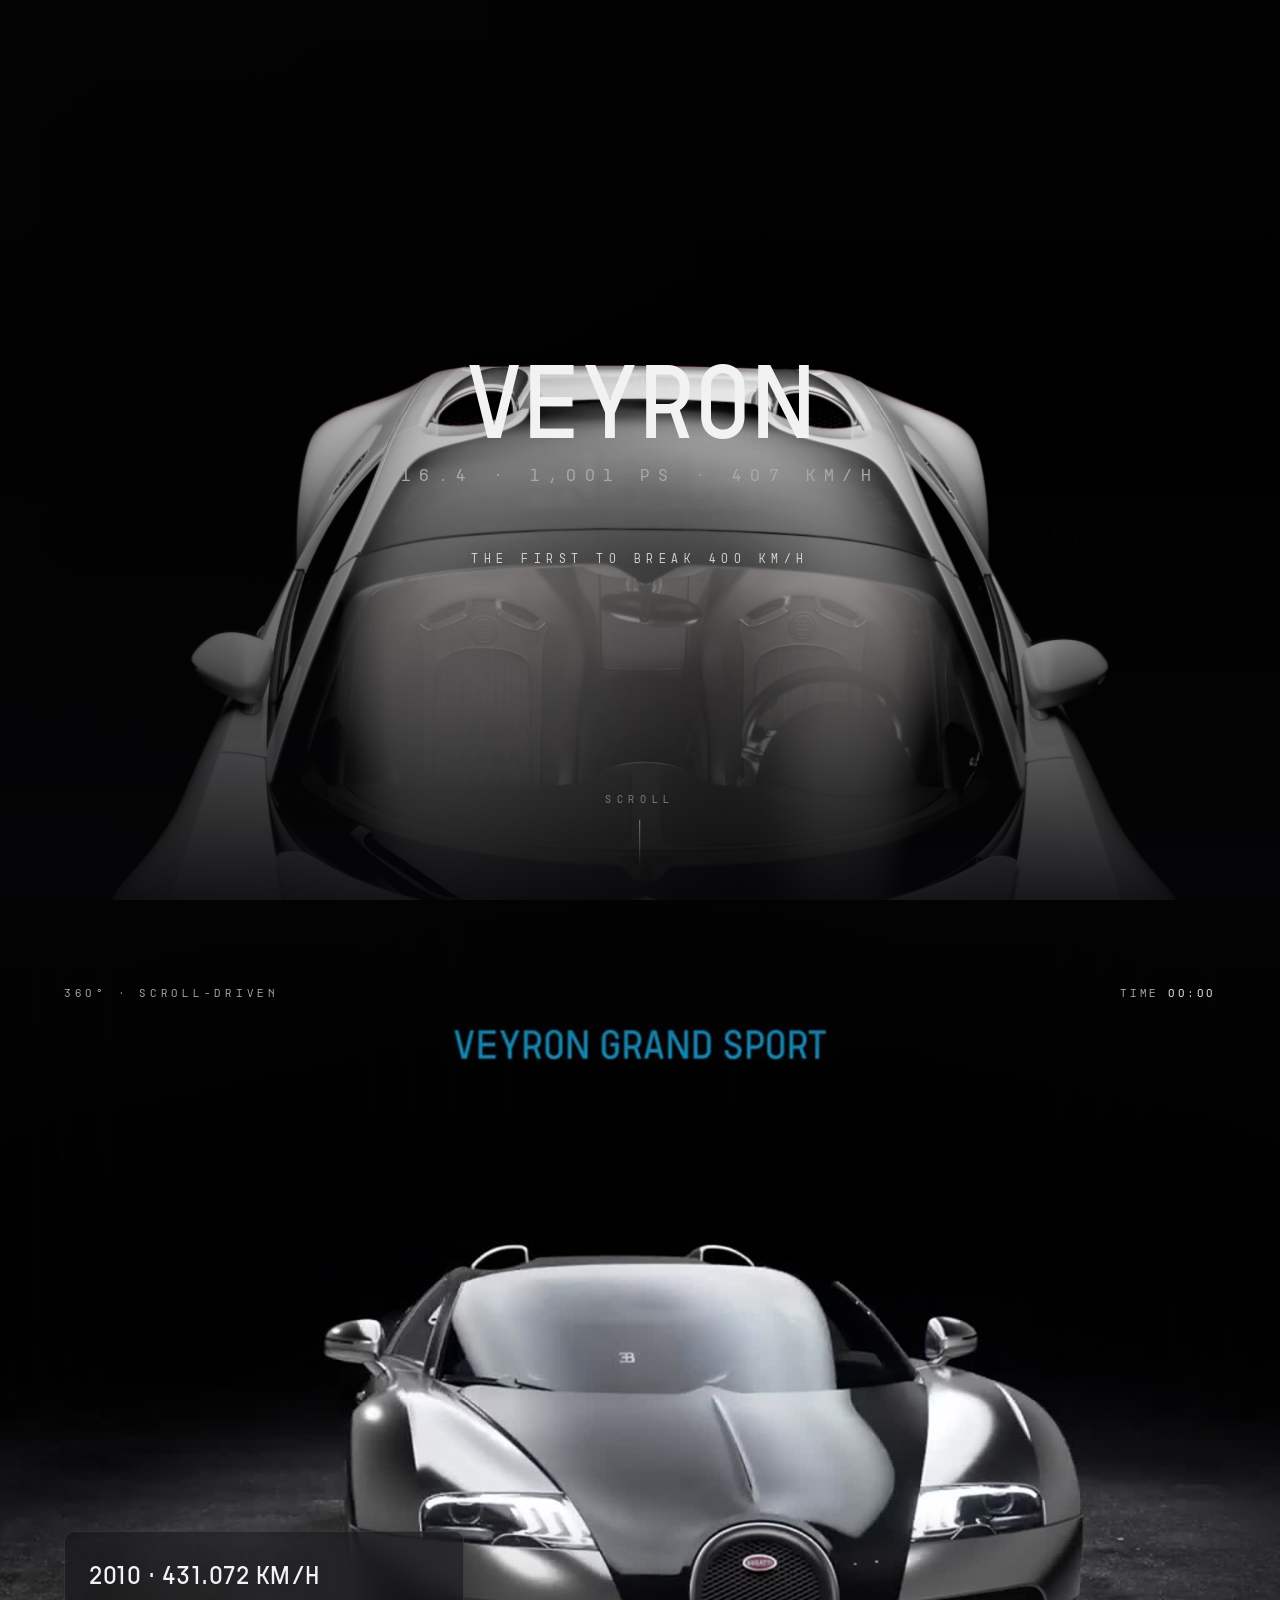
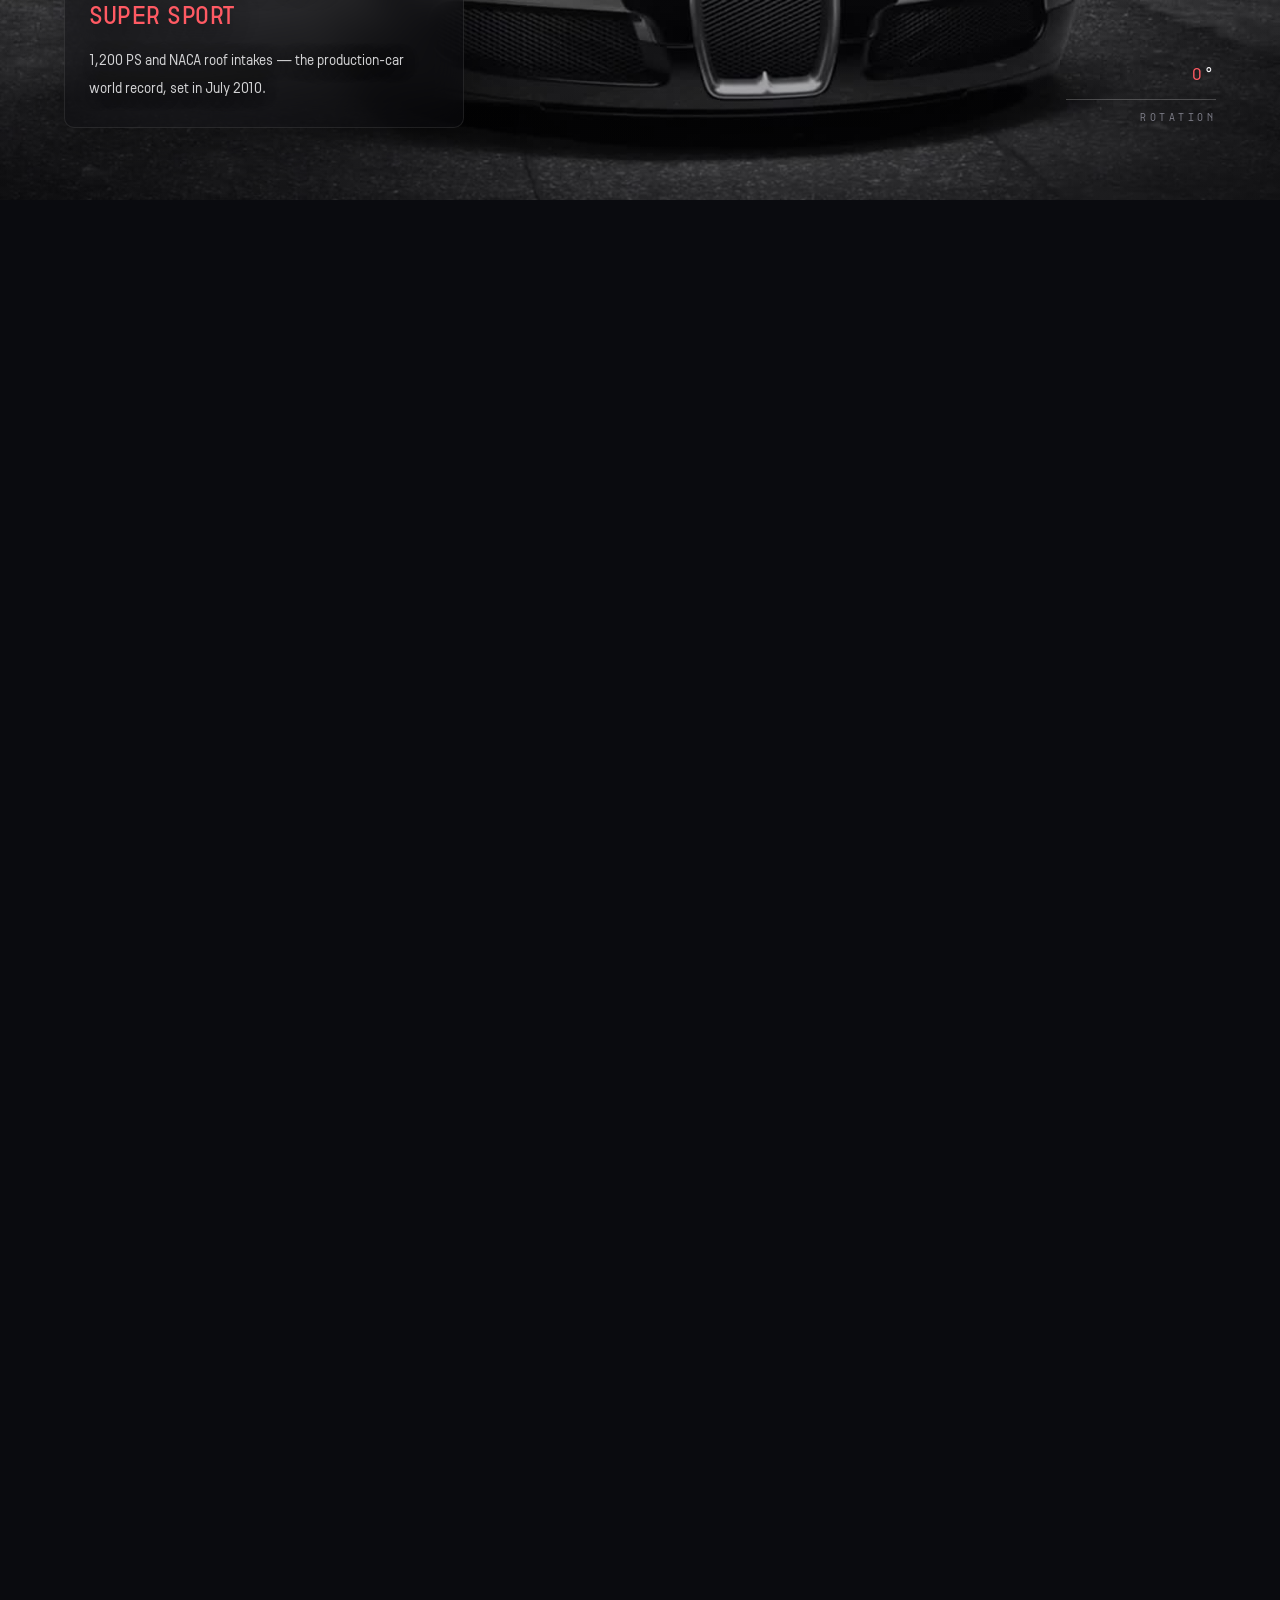
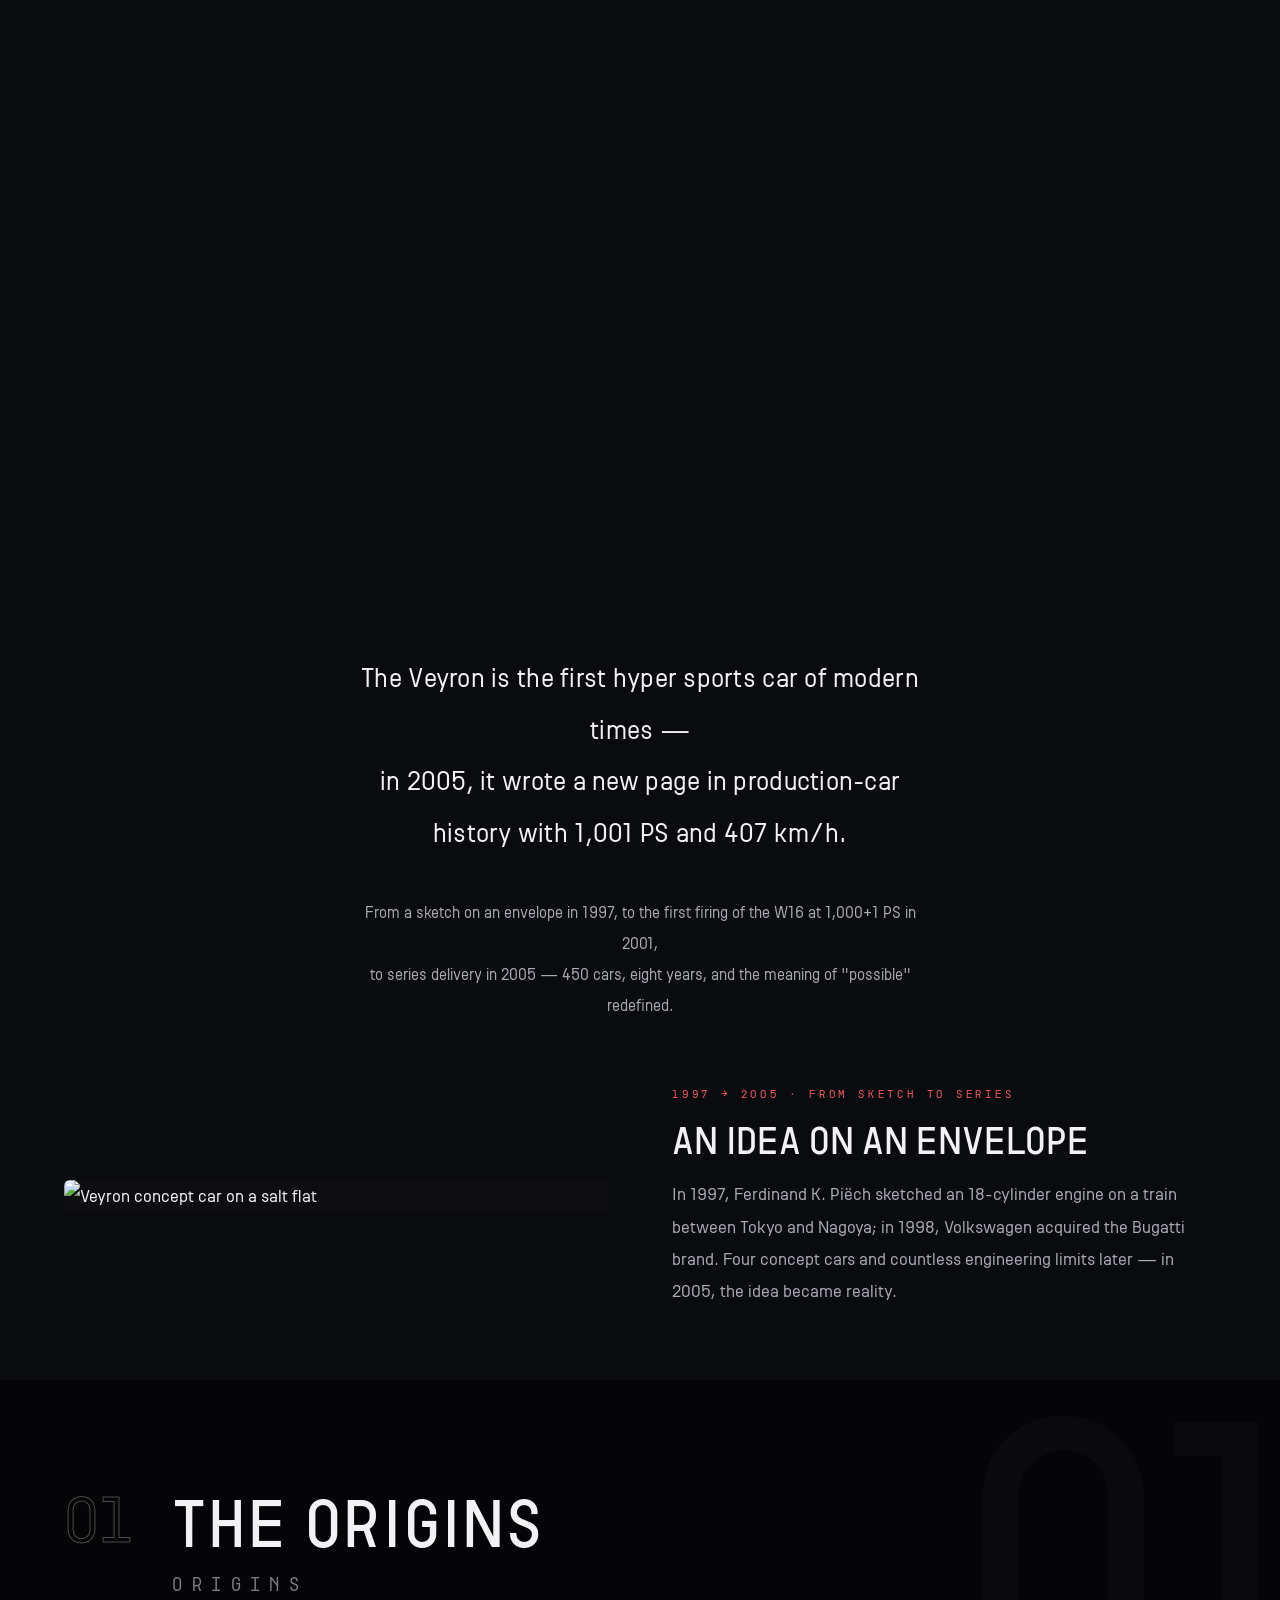
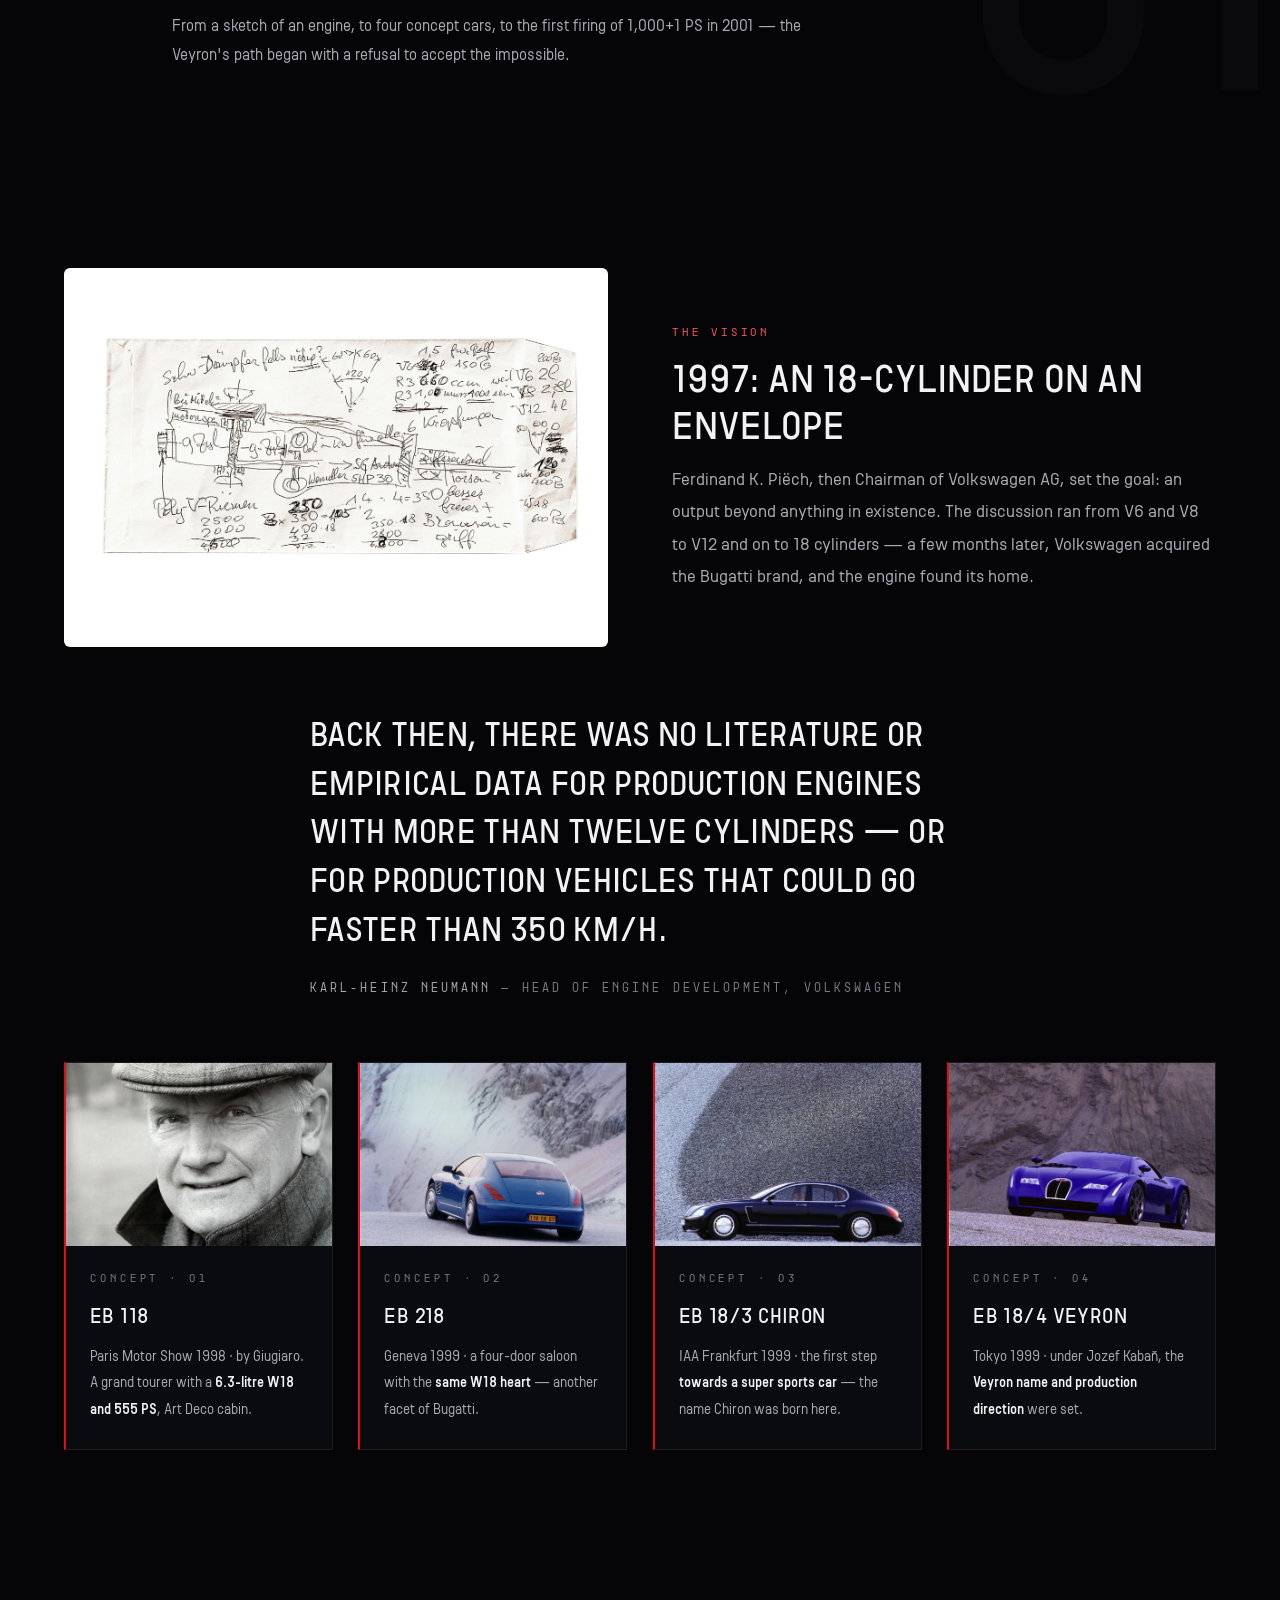
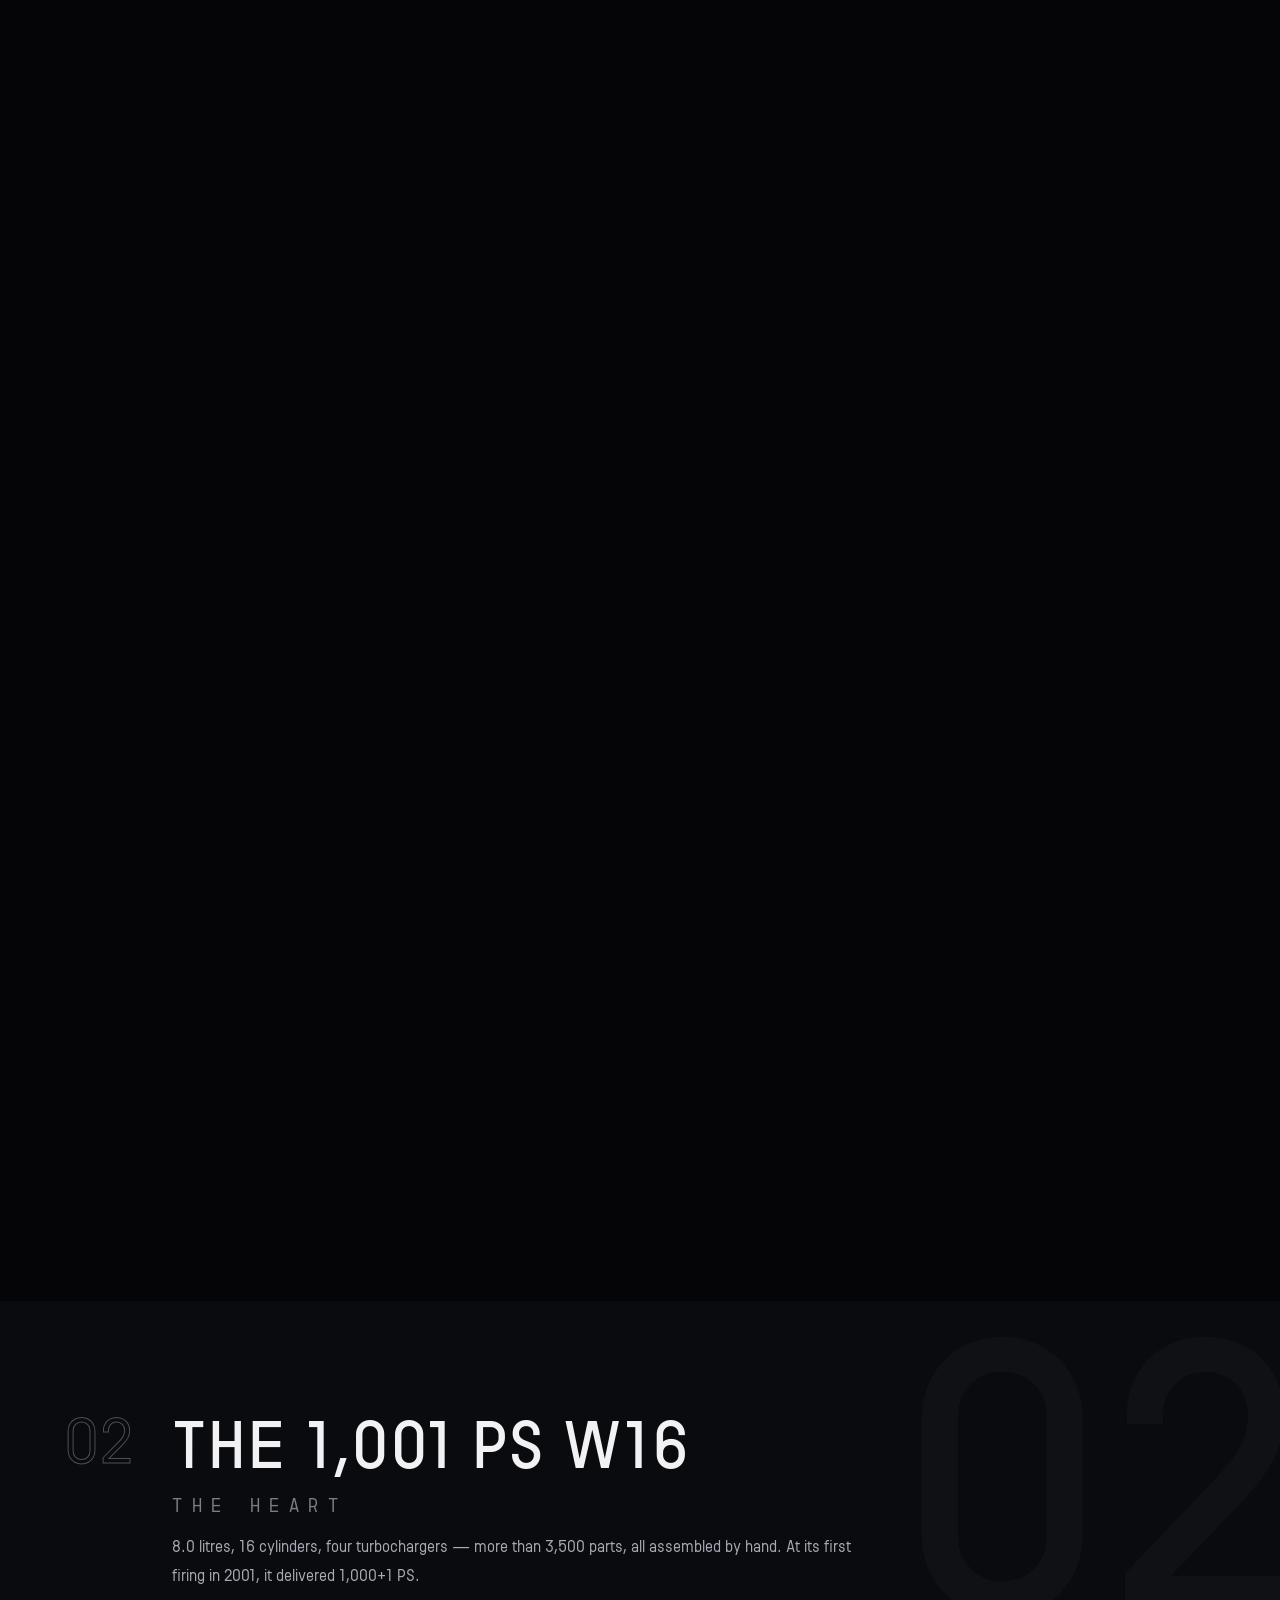
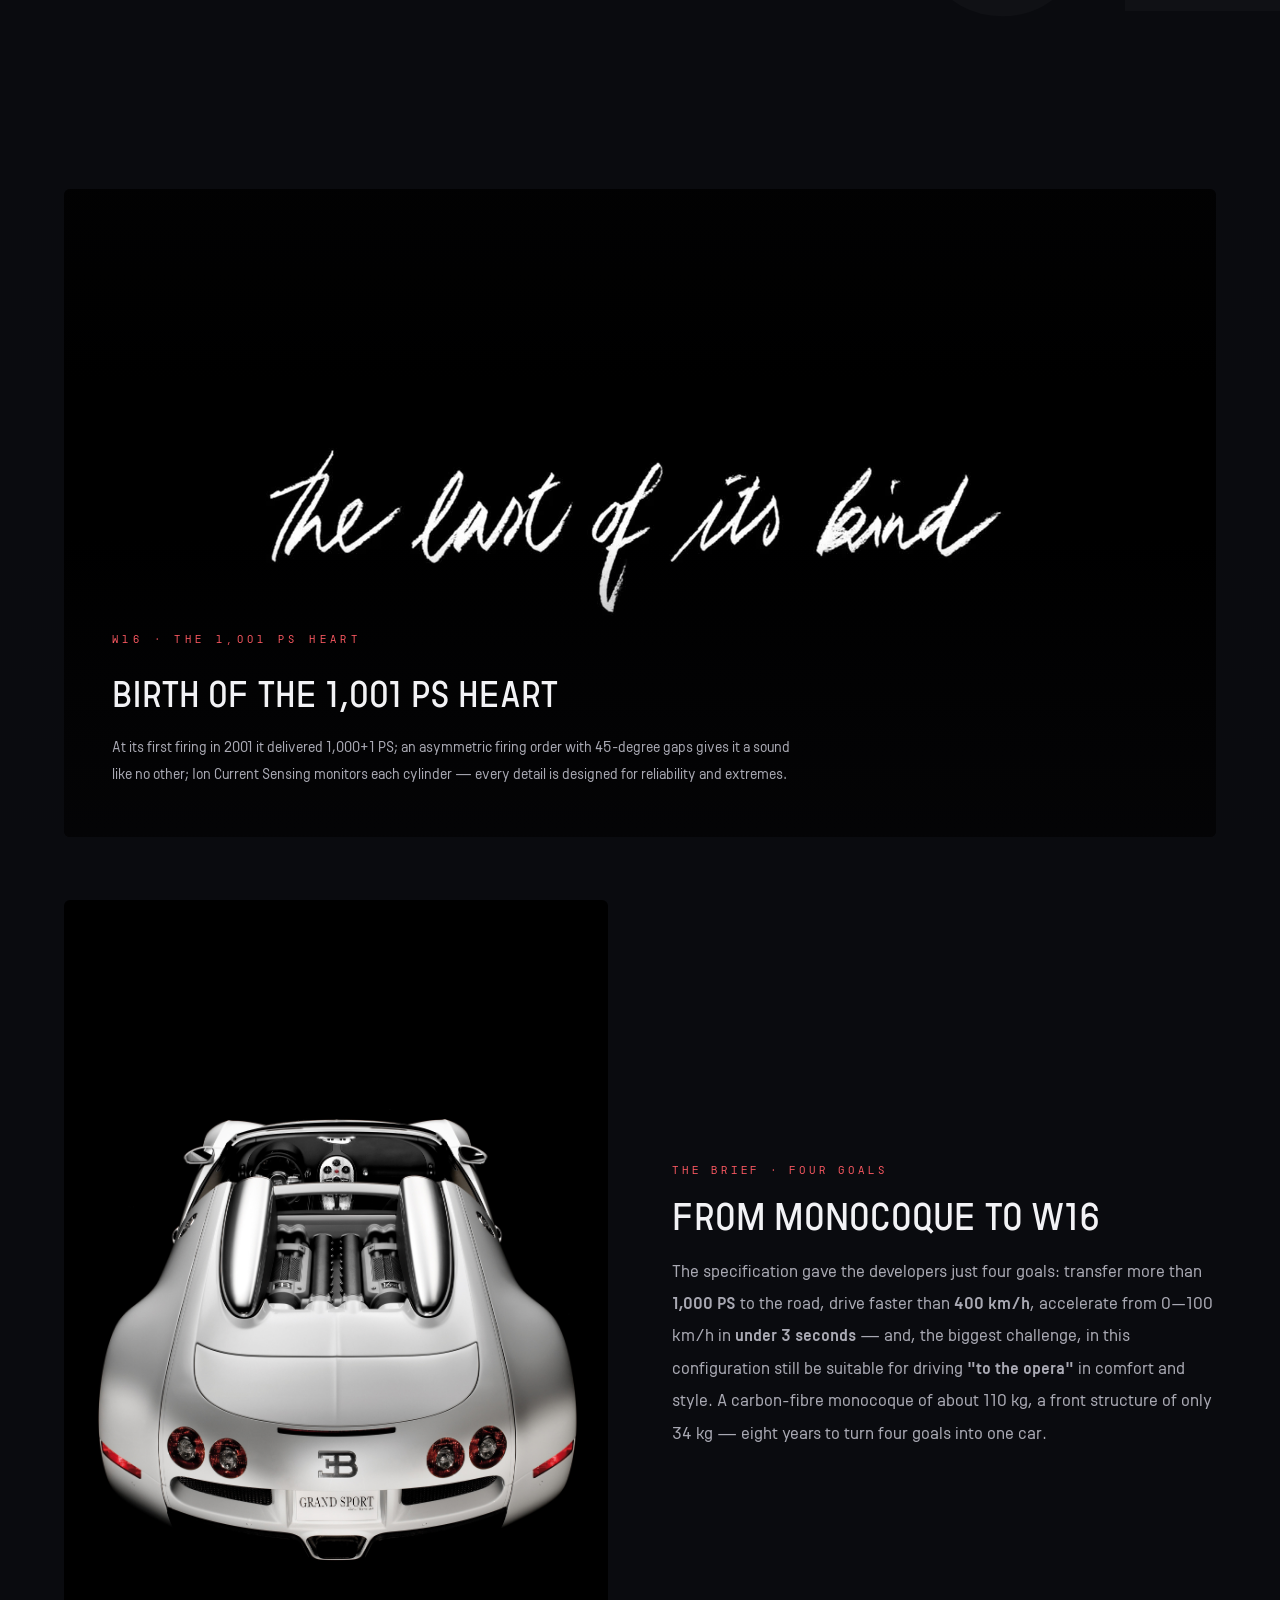
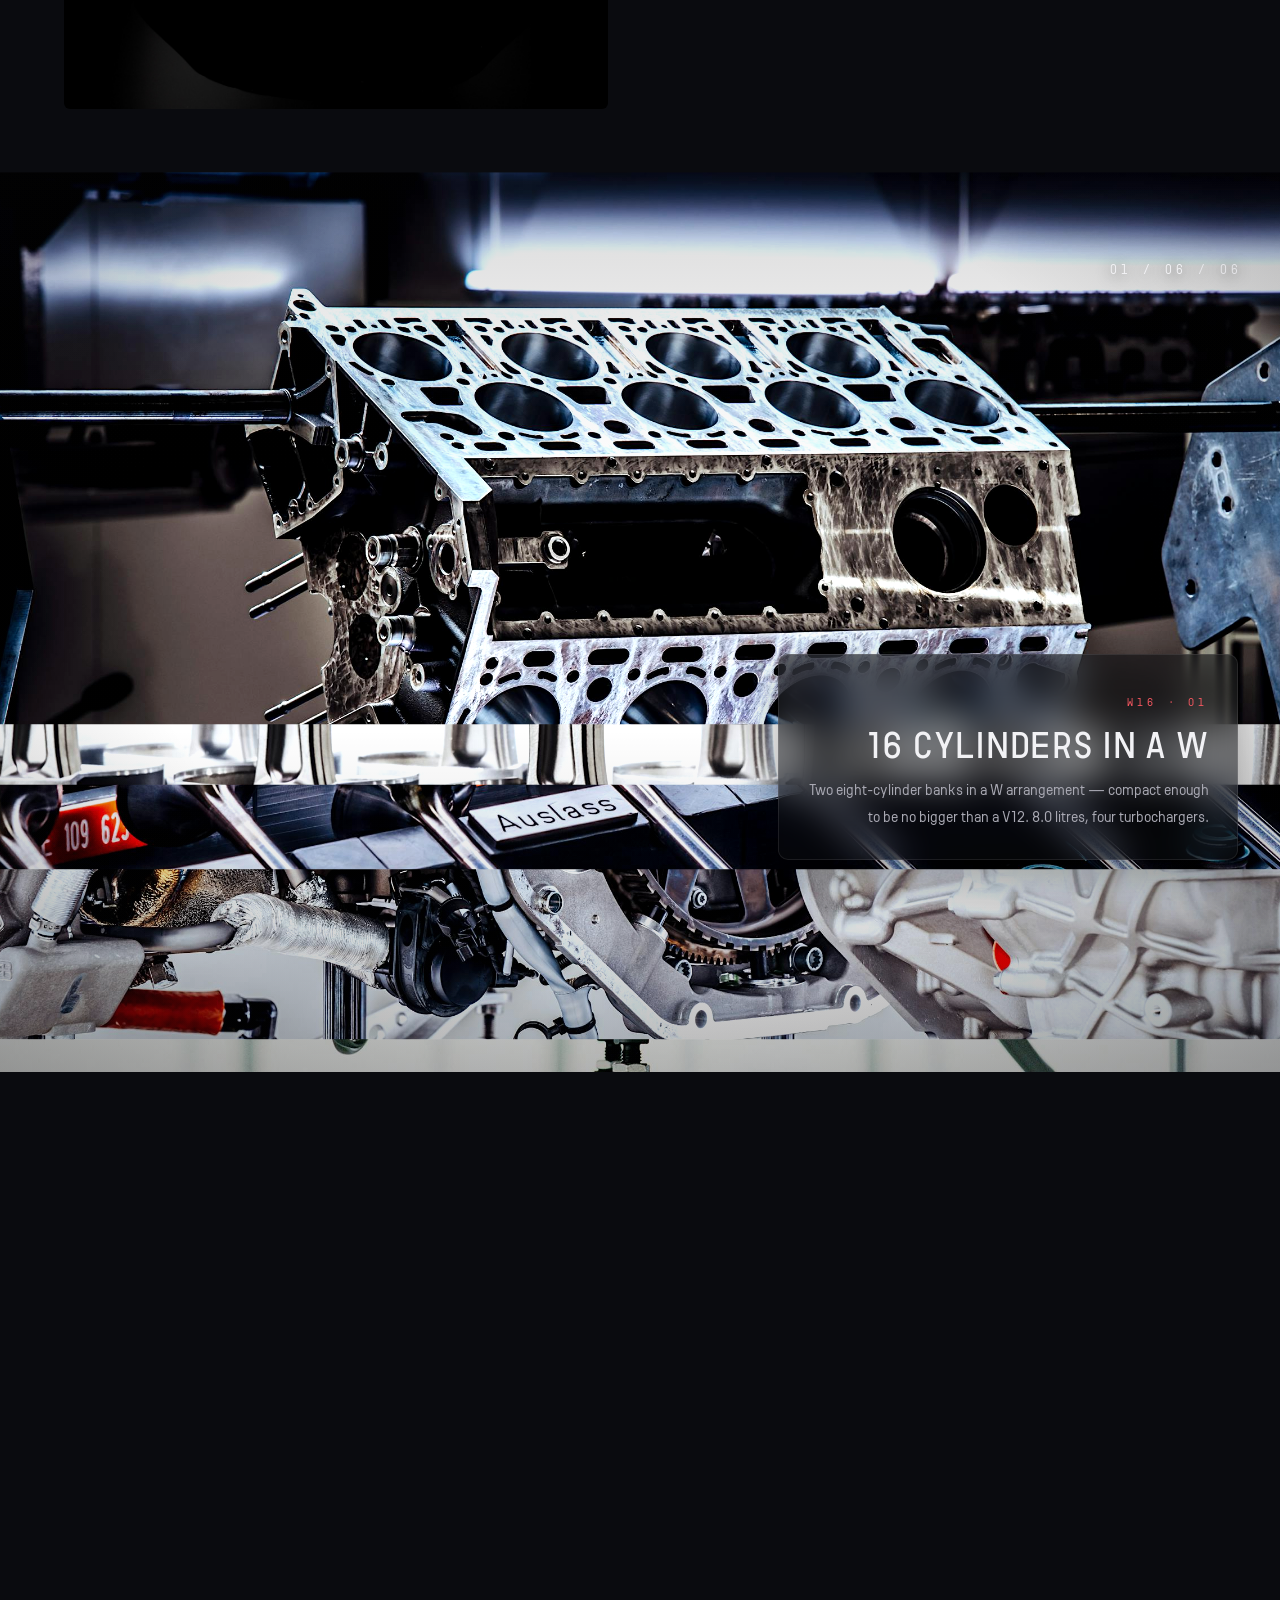
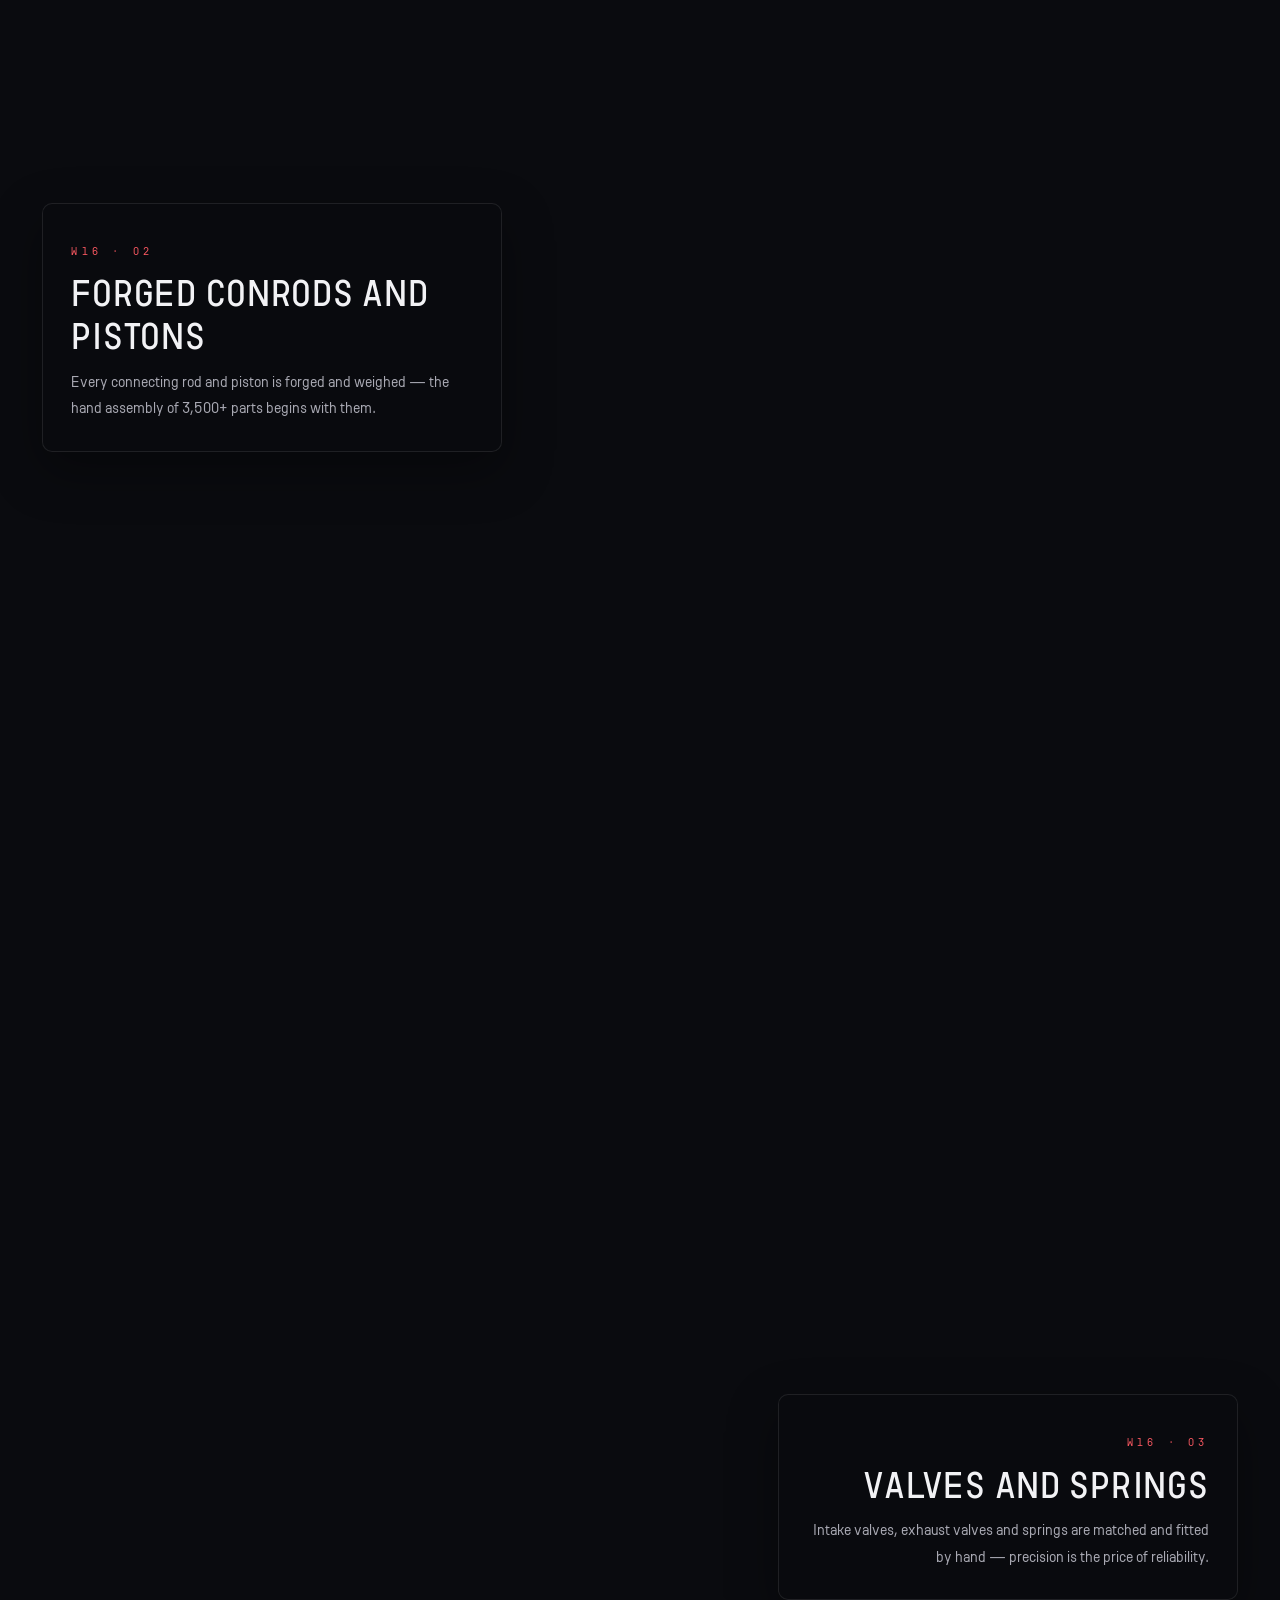
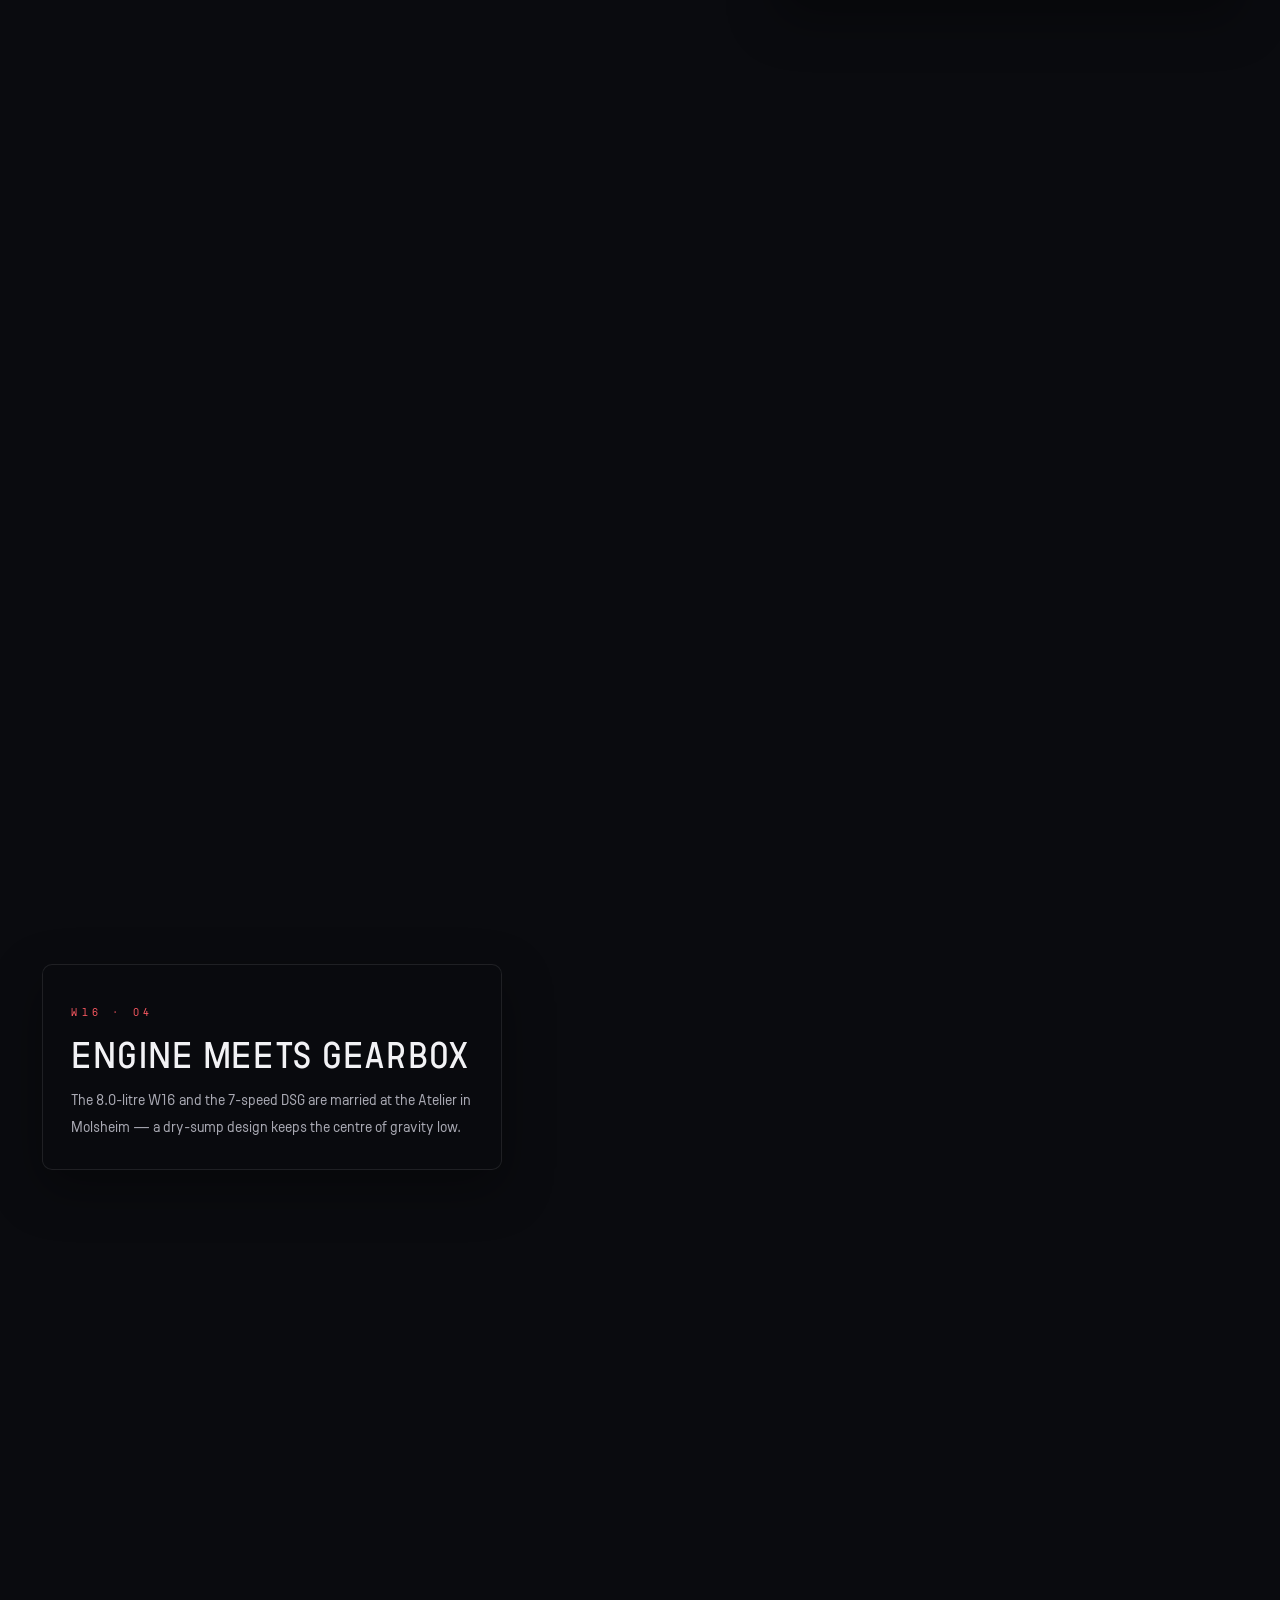
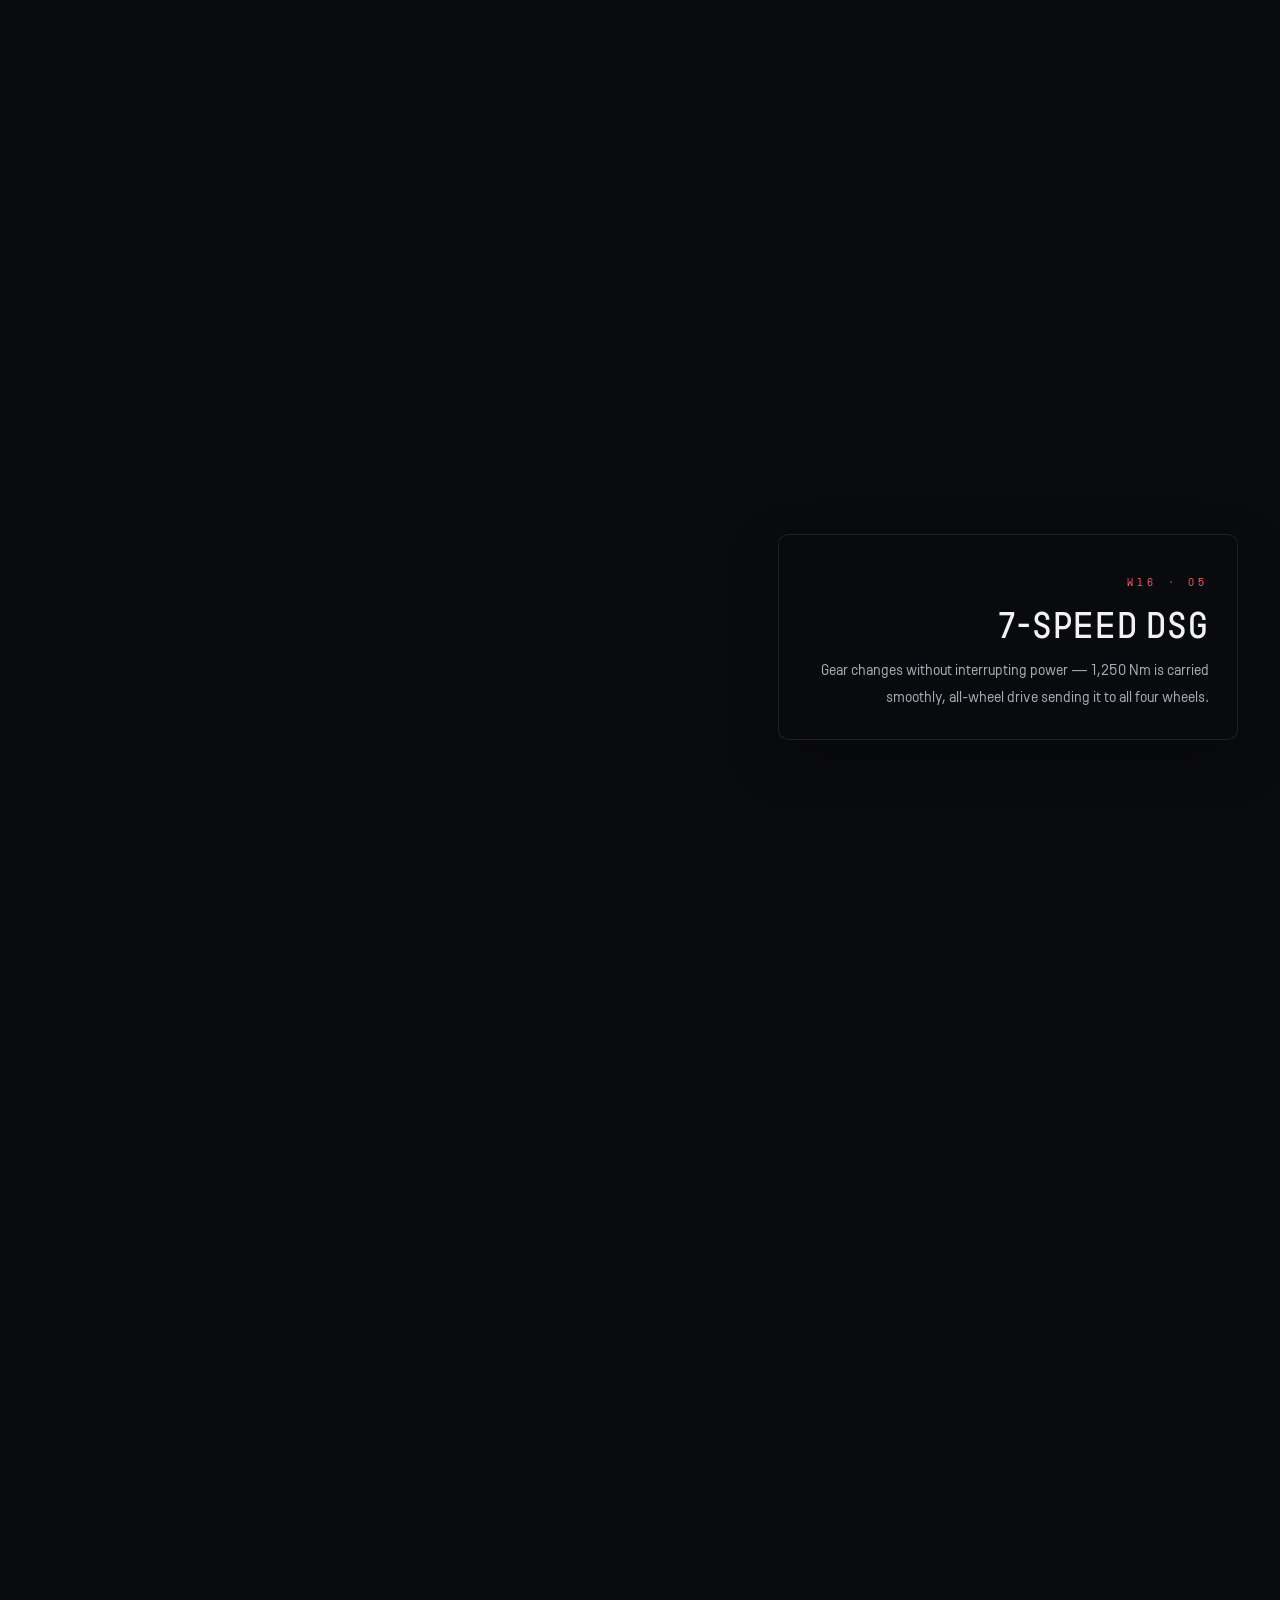
==== en.html @ 5c42583b "Veyron 双语官网:复刻 Chiron Super Sport 站 UI,红黑主题,8 章叙事(起源/千匹之心/纪录/特别版/传奇版/传承/规格)" ====
<!DOCTYPE html>
<html lang="en">
<head>
<meta charset="UTF-8">
<meta name="viewport" content="width=device-width, initial-scale=1.0">
<title>BUGATTI VEYRON — Bugatti Veyron</title>
<meta name="description" content="The Bugatti Veyron: a 1,001 PS W16, 407 km/h top speed, the first production car to break the 400 km/h barrier. From a 1997 sketch on an envelope to the 431.072 km/h world record — the complete story.">
<meta property="og:type" content="website">
<meta property="og:title" content="BUGATTI VEYRON — Bugatti Veyron">
<meta property="og:description" content="1,001 PS · 407 km/h · First to break 400">
<meta property="og:image" content="img/hero-front.jpg">
<link rel="stylesheet" href="css/style.css">
<link rel="icon" href="data:image/svg+xml,%3Csvg xmlns='http://www.w3.org/2000/svg' viewBox='0 0 100 100'%3E%3Crect width='100' height='100' fill='%230b0b0d'/%3E%3Ctext x='50' y='70' font-size='56' text-anchor='middle' fill='%23f4f2ee' font-family='serif'%3EV%3C/text%3E%3C/svg%3E">
</head>
<body>

<!-- ============ Top bar (hidden on hero, appears on scroll) ============ -->
<header class="nav is-hero" id="nav">
  <div class="nav__inner">
    <span class="nav__now mono" id="navNow">00 · Intro</span>
    <a class="nav__brand" href="#hero">
      <svg viewBox="0 0 2468.89 566.93" width="86" height="20" fill="currentColor" aria-label="BUGATTI"><path d="M272.56 273.34c28.81-26.48 45.95-63.86 45.95-107.47 0-89.56-65.41-154.97-155.75-154.97H0v545.13h174.44c92.67 0 160.42-66.97 160.42-159.64 0-52.18-23.36-95.79-62.3-123.04ZM87.22 95.01h72.42c42.83 0 71.65 28.81 71.65 70.87s-28.81 70.87-71.65 70.87H87.22V95.01Zm84.1 376.91h-84.1V320.84h84.1c45.17 0 76.32 30.37 76.32 75.54s-31.15 75.54-76.32 75.54ZM648.69 406.51c0 44.39-31.93 76.32-76.32 76.32s-76.32-31.93-76.32-76.32V10.9h-87.22v389.38c0 96.56 68.53 166.65 163.54 166.65s163.54-70.09 163.54-166.65V10.9h-87.22v395.61ZM993.03 0c-95.01 0-163.54 70.09-163.54 166.65v233.62c0 96.56 68.53 166.65 163.54 166.65s163.54-70.09 163.54-166.65V241.41H993.03v84.11h76.32v80.99c0 44.39-31.93 76.32-76.32 76.32s-76.32-31.93-76.32-76.32V160.42c0-44.39 31.93-76.32 76.32-76.32s76.32 31.93 76.32 76.32v14.02h87.22v-7.79C1156.57 70.09 1088.04 0 993.03 0ZM1344.1 10.9l-125.38 545.12h86.44L1330.08 447h147.96l24.92 109.02h86.44L1464.03 10.9H1344.1Zm5.45 351.99 54.51-239.08 54.51 239.08h-109.02ZM1604.2 95.01h119.93l.78 461.02h85.66l.78-461.02h119.92V10.9H1604.2v84.11zM1976.59 95.01h119.93l.78 461.02h85.66l.78-461.02h119.92V10.9h-327.07v84.11zM2381.67 10.9h87.22v545.12h-87.22z"></path></svg>
      <span class="nav__brand-sub">VEYRON 16.4</span>
    </a>
    <span class="nav__lang">
      <a class="lang-btn mono" href="index.html">中文</a>
      <button class="nav__menu-btn mono" id="menuBtn" aria-label="Chapter menu" aria-expanded="false"><span class="nav__menu-icon"><i></i><i></i><i></i></span></button>
    </span>
  </div>
  <div class="nav__progress" aria-hidden="true"><i id="navBar"></i></div>
</header>

<!-- Chapter menu overlay -->
<div class="menu-overlay" id="menuOverlay">
  <nav class="menu-overlay__nav" aria-label="Chapter menu">
    <a href="#intro"><span class="idx">I</span>360° Orbit</a>
    <a href="#origins"><span class="idx">01</span>The Origins</a>
    <a href="#power"><span class="idx">02</span>The 1,001 PS W16</a>
    <a href="#records"><span class="idx">03</span>The Records</a>
    <a href="#bespoke"><span class="idx">04</span>Bespoke</a>
    <a href="#legends"><span class="idx">05</span>Les Légendes</a>
    <a href="#legacy"><span class="idx">06</span>Legacy · F.K.P.</a>
    <a href="#specs"><span class="idx">07</span>Specifications</a>
  </nav>
  <p class="menu-overlay__sub">BUGATTI — VEYRON · MOLSHEIM</p>
</div>

<!-- Scroll progress gauge -->
<div class="scroll-gauge" id="scrollGauge" aria-hidden="true">
  <svg viewBox="0 0 44 44"><circle cx="22" cy="22" r="19"/><circle class="sg__bar" cx="22" cy="22" r="19"/></svg>
  <span class="sg__num mono">00</span>
</div>

<main>

<!-- ============ HERO (studio shot + centred wordmark) ============ -->
<section class="hero" id="hero">
  <div class="hero__media">
    <div class="hero__parallax">
      <img src="img/hero-front.jpg" alt="Bugatti Veyron 16.4">
    </div>
    <div class="hero__veil"></div>
  </div>
  <div class="hero__content">
    <svg class="hero__wordmark" viewBox="0 0 900 320" width="540" height="192" role="img" aria-label="Veyron">
      <text x="450" y="180" text-anchor="middle" font-family="'BUGATTI Display','Noto Serif SC','Songti SC',serif" font-size="172" fill="#f2f2f5">Veyron</text>
      <text x="450" y="252" text-anchor="middle" font-family="'BUGATTI Mono',Consolas,monospace" font-size="30" letter-spacing="14" fill="#a9a9b3">16.4 · 1,001 PS · 407 KM/H</text>
    </svg>
    <p class="hero__mini">THE FIRST TO BREAK 400 KM/H</p>
  </div>
  <a class="hero__scroll" href="#intro" aria-label="Scroll down">SCROLL</a>
</section>

<!-- ============ Prologue · 360° Orbit + Birth (no chapter title) ============ -->
<section class="chapter chapter--dark" id="intro" style="padding-top:0;">
  <div class="scrub">
    <div class="scrub__track" data-dur="15">
      <div class="scrub__sticky">
        <video class="scrub__video" src="video/veyron-360.mp4" muted playsinline preload="none" poster="img/scrub-poster.jpg"></video>
        <img class="scrub__poster" src="img/scrub-poster.jpg" alt="Veyron family 360°">
        <div class="scrub__veil"></div>
        <div class="scrub__ui">
          <span class="scrub__label">360° · Scroll-driven</span>
          <span class="scrub__prog mono">TIME <b>00:00</b></span>
        </div>
        <div class="scrub__texts">
          <div class="scrub__text is-on">
            <h3>2008 · The Roadster Is Born<br><em>GRAND SPORT</em></h3>
            <p>The Veyron family's first convertible: 1,001 PS with a removable roof — 407 km/h when closed.</p>
          </div>
          <div class="scrub__text">
            <h3>2010 · 431.072 KM/H<br><em>SUPER SPORT</em></h3>
            <p>1,200 PS and NACA roof intakes — the production-car world record, set in July 2010.</p>
          </div>
          <div class="scrub__text">
            <h3>2012 · ROOF-DOWN RECORD<br><em>GRAND SPORT VITESSE</em></h3>
            <p>The 1,200 PS roadster king — 408.84 km/h in 2013, the open-top production record.</p>
          </div>
        </div>
        <div class="scrub__meter" aria-hidden="true">
          <span class="scrub__deg"><b>0</b>°</span>
          <i></i>
          <span>Rotation</span>
        </div>
      </div>
    </div>
  </div>

  <!-- Birth: the meaning of the Veyron (no chapter title) -->
  <div class="wrap" style="padding-top:clamp(3.5rem,8vh,6rem);">
    <div class="prose prose--center reveal">
      <p class="lead">The Veyron is the first hyper sports car of modern times —<br>in 2005, it wrote a new page in production-car history with 1,001 PS and 407 km/h.</p>
      <p>From a sketch on an envelope in 1997, to the first firing of the W16 at 1,000+1 PS in 2001,<br>to series delivery in 2005 — 450 cars, eight years, and the meaning of "possible" redefined.</p>
    </div>

    <div class="media-row reveal">
      <div class="media-row__media">
        <img src="img/hist-concepts-2000.jpg" alt="Veyron concept car on a salt flat" loading="lazy">
      </div>
      <div class="media-row__body">
        <span class="lbl">1997 → 2005 · From Sketch to Series</span>
        <h3>An Idea on an Envelope</h3>
        <p>In 1997, Ferdinand K. Piëch sketched an 18-cylinder engine on a train between Tokyo and Nagoya; in 1998, Volkswagen acquired the Bugatti brand. Four concept cars and countless engineering limits later — in 2005, the idea became reality.</p>
      </div>
    </div>
  </div>
</section>

<!-- ============ 01 The Origins ============ -->
<div class="chapter-break" id="origins" data-chapter>
  <span class="chapter-break__wm" aria-hidden="true">01</span>
  <div class="chapter-break__inner">
    <span class="chapter-break__no">01</span>
    <div>
      <h2>The Origins<span class="latin">Origins</span></h2>
      <p class="chapter-break__sub">From a sketch of an engine, to four concept cars, to the first firing of 1,000+1 PS in 2001 — the Veyron's path began with a refusal to accept the impossible.</p>
    </div>
  </div>
</div>

<section class="chapter">
  <div class="wrap">
    <div class="media-row reveal">
      <div class="media-row__media">
        <img src="img/hist-piech.jpg" alt="Piëch's engine sketch" loading="lazy">
      </div>
      <div class="media-row__body">
        <span class="lbl">The Vision</span>
        <h3>1997: An 18-Cylinder on an Envelope</h3>
        <p>Ferdinand K. Piëch, then Chairman of Volkswagen AG, set the goal: an output beyond anything in existence. The discussion ran from V6 and V8 to V12 and on to 18 cylinders — a few months later, Volkswagen acquired the Bugatti brand, and the engine found its home.</p>
      </div>
    </div>

    <div class="quote reveal">
      <blockquote>Back then, there was no literature or empirical data for production engines with more than twelve cylinders — or for production vehicles that could go faster than 350 km/h.</blockquote>
      <figcaption><b>Karl-Heinz Neumann</b> — Head of Engine Development, Volkswagen</figcaption>
    </div>

    <div class="dcards dcards--edge reveal">
      <div class="dcard">
        <img src="img/hist-eb118.jpg" alt="EB 118 concept" loading="lazy">
        <div class="dcard__body">
          <span class="no">Concept · 01</span>
          <h3>EB 118</h3>
          <p>Paris Motor Show 1998 · by Giugiaro. A grand tourer with a <b>6.3-litre W18 and 555 PS</b>, Art Deco cabin.</p>
        </div>
      </div>
      <div class="dcard">
        <img src="img/hist-eb218.jpg" alt="EB 218 concept" loading="lazy">
        <div class="dcard__body">
          <span class="no">Concept · 02</span>
          <h3>EB 218</h3>
          <p>Geneva 1999 · a four-door saloon with the <b>same W18 heart</b> — another facet of Bugatti.</p>
        </div>
      </div>
      <div class="dcard">
        <img src="img/hist-eb18-3.jpg" alt="EB 18/3 Chiron concept" loading="lazy">
        <div class="dcard__body">
          <span class="no">Concept · 03</span>
          <h3>EB 18/3 Chiron</h3>
          <p>IAA Frankfurt 1999 · the first step <b>towards a super sports car</b> — the name Chiron was born here.</p>
        </div>
      </div>
      <div class="dcard">
        <img src="img/hist-eb18-4.jpg" alt="EB 18/4 Veyron concept" loading="lazy">
        <div class="dcard__body">
          <span class="no">Concept · 04</span>
          <h3>EB 18/4 Veyron</h3>
          <p>Tokyo 1999 · under Jozef Kabaň, the <b>Veyron name and production direction</b> were set.</p>
        </div>
      </div>
    </div>

    <div class="figrow reveal">
      <figure class="figure">
        <div class="figure__media"><img src="img/hist-four-concepts.jpg" alt="The four concept cars together" loading="lazy"></div>
        <figcaption class="figure__cap"><span class="no">01</span><span class="zh">Four concepts — from the EB 118 to the EB 18/4 Veyron.</span></figcaption>
      </figure>
      <figure class="figure">
        <div class="figure__media"><img src="img/hist-2005-unveil.jpg" alt="The 2005 Veyron unveiling" loading="lazy"></div>
        <figcaption class="figure__cap"><span class="no">02</span><span class="zh">2005 — series launch, the idea becomes reality.</span></figcaption>
      </figure>
      <figure class="figure">
        <div class="figure__media"><img src="img/hist-chassis5.jpg" alt="Pre-series Chassis 5.0 testing" loading="lazy"></div>
        <figcaption class="figure__cap"><span class="no">03</span><span class="zh">Pre-series Chassis 5.0 — forged in relentless testing and homologation.</span></figcaption>
      </figure>
    </div>

    <!-- The name -->
    <div class="media-row media-row--flip reveal" style="margin-top:clamp(3rem,7vh,5rem);">
      <div class="media-row__media">
        <img src="img/hist-pierre-veyron.jpg" alt="Historic photo of Pierre Veyron" loading="lazy">
      </div>
      <div class="media-row__body">
        <span class="lbl">The Name</span>
        <h3>Pierre Veyron: 1939 Le Mans Winner</h3>
        <p>Pierre Veyron (1903–1970) was a Bugatti factory driver — in 1939, he and Jean-Pierre Wimille won the Le Mans 24 Hours in the Type 57G Tank. Naming this car after him is Bugatti's most solemn tribute to its heritage of speed.</p>
      </div>
    </div>

    <div class="figrow figrow--2 reveal">
      <figure class="figure">
        <div class="figure__media"><img src="img/hist-lemans-1939.jpg" alt="Le Mans 1939" loading="lazy"></div>
        <figcaption class="figure__cap"><span class="no">04</span><span class="zh">Le Mans 1939 — Pierre Veyron's winning drive in the 57G Tank.</span></figcaption>
      </figure>
      <figure class="figure">
        <div class="figure__media"><img src="img/hist-57g-tank.jpg" alt="Type 57G Tank" loading="lazy"></div>
        <figcaption class="figure__cap"><span class="no">05</span><span class="zh">Type 57G Tank — Le Mans winner in both 1937 and 1939.</span></figcaption>
      </figure>
    </div>
  </div>
</section>

<!-- ============ 02 The 1,001 PS W16 ============ -->
<div class="chapter-break chapter-break--dark" id="power" data-chapter>
  <span class="chapter-break__wm" aria-hidden="true">02</span>
  <div class="chapter-break__inner">
    <span class="chapter-break__no">02</span>
    <div>
      <h2>The 1,001 PS W16<span class="latin">The Heart</span></h2>
      <p class="chapter-break__sub">8.0 litres, 16 cylinders, four turbochargers — more than 3,500 parts, all assembled by hand. At its first firing in 2001, it delivered 1,000+1 PS.</p>
    </div>
  </div>
</div>

<section class="chapter chapter--dark">
  <div class="wrap" style="margin-top:clamp(3rem,7vh,5rem);">
    <div class="chapter-video reveal">
      <video autoplay muted loop playsinline preload="metadata" poster="video/w16-poster.jpg" data-autoview>
        <source src="video/w16-engine.mp4" type="video/mp4">
      </video>
      <div class="chapter-video__veil"></div>
      <div class="chapter-video__inner">
        <span class="chapter-video__no">W16 · THE 1,001 PS HEART</span>
        <h3>Birth of the 1,001 PS Heart</h3>
        <p>At its first firing in 2001 it delivered 1,000+1 PS; an asymmetric firing order with 45-degree gaps gives it a sound like no other; Ion Current Sensing monitors each cylinder — every detail is designed for reliability and extremes.</p>
      </div>
    </div>

    <div class="media-row reveal">
      <div class="media-row__media">
        <img src="img/hero-rear.jpg" alt="Grand Sport rear with the W16 exposed" loading="lazy">
      </div>
      <div class="media-row__body">
        <span class="lbl">The Brief · Four Goals</span>
        <h3>From Monocoque to W16</h3>
        <p>The specification gave the developers just four goals: transfer more than <b>1,000 PS</b> to the road, drive faster than <b>400 km/h</b>, accelerate from 0–100 km/h in <b>under 3 seconds</b> — and, the biggest challenge, in this configuration still be suitable for driving <b>"to the opera"</b> in comfort and style. A carbon-fibre monocoque of about 110 kg, a front structure of only 34 kg — eight years to turn four goals into one car.</p>
      </div>
    </div>
  </div>

  <!-- Covered scroll gallery: the art of engineering -->
  <div class="gallery" style="margin-top:clamp(3rem,7vh,5rem);">
    <div class="gallery__texts">
      <div class="g-text g-text--right">
        <div class="g-text__card">
          <span class="g-text__no">W16 · 01</span>
          <h3>16 Cylinders in a W</h3>
          <p>Two eight-cylinder banks in a W arrangement — compact enough to be no bigger than a V12. 8.0 litres, four turbochargers.</p>
        </div>
      </div>
      <div class="g-text g-text--left">
        <div class="g-text__card">
          <span class="g-text__no">W16 · 02</span>
          <h3>Forged Conrods and Pistons</h3>
          <p>Every connecting rod and piston is forged and weighed — the hand assembly of 3,500+ parts begins with them.</p>
        </div>
      </div>
      <div class="g-text g-text--right">
        <div class="g-text__card">
          <span class="g-text__no">W16 · 03</span>
          <h3>Valves and Springs</h3>
          <p>Intake valves, exhaust valves and springs are matched and fitted by hand — precision is the price of reliability.</p>
        </div>
      </div>
      <div class="g-text g-text--left">
        <div class="g-text__card">
          <span class="g-text__no">W16 · 04</span>
          <h3>Engine Meets Gearbox</h3>
          <p>The 8.0-litre W16 and the 7-speed DSG are married at the Atelier in Molsheim — a dry-sump design keeps the centre of gravity low.</p>
        </div>
      </div>
      <div class="g-text g-text--right">
        <div class="g-text__card">
          <span class="g-text__no">W16 · 05</span>
          <h3>7-Speed DSG</h3>
          <p>Gear changes without interrupting power — 1,250 Nm is carried smoothly, all-wheel drive sending it to all four wheels.</p>
        </div>
      </div>
      <div class="g-text g-text--left">
        <div class="g-text__card">
          <span class="g-text__no">W16 · 06</span>
          <h3>Carbon-Fibre Monocoque</h3>
          <p>The first full carbon-fibre monocoque in a production car — about 110 kg, torsional rigidity of 60,000 Nm per degree. The passenger cell is a survival cell.</p>
        </div>
      </div>
    </div>

    <div class="gallery__media">
      <div class="g-sticky">
        <span class="g-count mono"><b>01</b> / 06</span>
        <div class="g-image">
          <img src="img/w16-master-01.jpg" alt="W16 cylinder block">
          <div class="g-image__veil"></div>
          <div class="g-image__veil2"></div>
        </div>
        <div class="g-image">
          <img src="img/w16-master-02.jpg" alt="Forged conrods and pistons">
          <div class="g-image__veil"></div>
          <div class="g-image__veil2"></div>
        </div>
        <div class="g-image">
          <img src="img/w16-master-03.jpg" alt="Valve assembly">
          <div class="g-image__veil"></div>
          <div class="g-image__veil2"></div>
        </div>
        <div class="g-image">
          <img src="img/w16-atelier-engine.jpg" alt="Engine and gearbox marriage">
          <div class="g-image__veil"></div>
          <div class="g-image__veil2"></div>
        </div>
        <div class="g-image">
          <img src="img/eng-transmission.jpg" alt="7-speed DSG gearbox">
          <div class="g-image__veil"></div>
          <div class="g-image__veil2"></div>
        </div>
        <div class="g-image">
          <img src="img/w16-atelier.jpg" alt="Bare body in the light tunnel">
          <div class="g-image__veil"></div>
          <div class="g-image__veil2"></div>
        </div>
      </div>
    </div>
  </div>

  <div class="wrap">
    <div class="dcards dcards--edge reveal">
      <div class="dcard">
        <img src="img/eng-w16.jpg" alt="The W16 under test" loading="lazy">
        <div class="dcard__body">
          <span class="no">Power · 01</span>
          <h3>The W16 Under Test</h3>
          <p>Every engine is rigorously validated on the test bench — <b>16 cylinders, 1,000+ PS</b>.</p>
        </div>
      </div>
      <div class="dcard">
        <img src="img/eng-track.jpg" alt="Track testing" loading="lazy">
        <div class="dcard__body">
          <span class="no">Power · 02</span>
          <h3>Track Testing</h3>
          <p>Engineers and drivers push <b>every component to its limit</b> on tracks and high-speed ovals.</p>
        </div>
      </div>
      <div class="dcard">
        <img src="img/eng-brake.jpg" alt="Carbon-ceramic brakes" loading="lazy">
        <div class="dcard__body">
          <span class="no">Power · 03</span>
          <h3>Carbon-Ceramic Brakes</h3>
          <p>Carbon-ceramic discs and eight-piston calipers — <b>the power to stop from 407 km/h</b>.</p>
        </div>
      </div>
      <div class="dcard">
        <img src="img/w16-teststand.jpg" alt="Dynamometer testing" loading="lazy">
        <div class="dcard__body">
          <span class="no">Power · 04</span>
          <h3>Bench Validation</h3>
          <p>A dynamometer that simulates 400+ km/h — <b>only the Veyron can push it to the limit</b>.</p>
        </div>
      </div>
    </div>

    <div class="hcards reveal">
      <article class="hcard">
        <span class="hcard__year">W16 · 01</span>
        <h3>Hand Assembly</h3>
        <p class="hcard__num">3,500+ PARTS</p>
        <p>Every part is assembled by hand, monitored throughout by test computers — no shortcuts, only precision.</p>
      </article>
      <article class="hcard">
        <span class="hcard__year">W16 · 02</span>
        <h3>A Compact Miracle</h3>
        <p class="hcard__num">≈400 KG</p>
        <p>No bigger than a V12, weighing about 400 kilograms — engineering that makes miracles compact.</p>
      </article>
      <article class="hcard">
        <span class="hcard__year">W16 · 03</span>
        <h3>Asymmetric Firing</h3>
        <p class="hcard__num">45° GAPS</p>
        <p>A stand-alone asymmetric firing order gives the W16 a sound like no other engine on earth.</p>
      </article>
      <article class="hcard">
        <span class="hcard__year">W16 · 04</span>
        <h3>Two-Circuit Cooling</h3>
        <p class="hcard__num">40+ L</p>
        <p>A two-circuit engine cooling system of more than 40 litres, with a separate circuit for the intercoolers — on a scale never seen in the industry.</p>
      </article>
    </div>

    <!-- Global testing: from Ladoux to Ehra-Lessien -->
    <div class="prose prose--center reveal" style="margin-top:clamp(3rem,7vh,5rem);">
      <p class="lead">In 2001, Loris Bicocchi took the first drive at Michelin's Ladoux test track —<br>at the time, the Veyron delivered twice the power of any other production car.</p>
      <p>There was no reference point: beyond 400 km/h, the rules of aerodynamics, stability and braking changed entirely.<br>Hot zones, ice, high-speed ovals — the Veyron was validated in extreme conditions around the world, until it was ready for everyday drivers.</p>
    </div>

    <div class="quote reveal">
      <blockquote>I was so excited that I couldn't even wait for the official tests on Monday morning — I went on Sunday.</blockquote>
      <figcaption><b>Loris Bicocchi</b> — Veyron chief test driver · First drive 2001</figcaption>
    </div>

    <div class="figrow reveal">
      <figure class="figure">
        <div class="figure__media"><img src="img/test-ice.jpg" alt="Ice testing" loading="lazy"></div>
        <figcaption class="figure__cap"><span class="no">01</span><span class="zh">Winter testing — the limits of all-wheel drive on ice.</span></figcaption>
      </figure>
      <figure class="figure">
        <div class="figure__media"><img src="img/test-hot.jpg" alt="Hot-weather testing" loading="lazy"></div>
        <figcaption class="figure__cap"><span class="no">02</span><span class="zh">Hot testing — South Africa's heat, the cooling system's trial.</span></figcaption>
      </figure>
      <figure class="figure">
        <div class="figure__media"><img src="img/test-extreme.jpg" alt="Desert testing" loading="lazy"></div>
        <figcaption class="figure__cap"><span class="no">03</span><span class="zh">Extreme conditions — a testing journey across the world.</span></figcaption>
      </figure>
    </div>
  </div>
</section>

<!-- ============ 03 The Records ============ -->
<div class="chapter-break" id="records" data-chapter>
  <span class="chapter-break__wm" aria-hidden="true">03</span>
  <div class="chapter-break__inner">
    <span class="chapter-break__no">03</span>
    <div>
      <h2>The Records<span class="latin">Records</span></h2>
      <p class="chapter-break__sub">On 19 April 2005, a production car broke the 400 km/h barrier for the first time; over the following decade, the record was rewritten again and again — by the Veyron itself.</p>
    </div>
  </div>
</div>

<section class="chapter">
  <div class="wrap">
    <div class="chapter-video reveal" style="margin-top:clamp(2rem,5vh,3.5rem);">
      <video autoplay muted loop playsinline preload="metadata" poster="video/hero-poster.jpg" data-autoview>
        <source src="video/hero-main.mp4" type="video/mp4">
      </video>
      <div class="chapter-video__veil"></div>
      <div class="chapter-video__inner">
        <span class="chapter-video__no">19.04.2005 · EHRA-LESSIEN · GERMANY</span>
        <h3>407 KM/H: First to Break 400</h3>
        <p>Test driver Uwe Novacki took the Veyron 16.4 down the high-speed straight at Ehra-Lessien and reached 407 km/h — the first time a production car had broken the 400 km/h barrier.</p>
      </div>
    </div>

    <div class="bigstats reveal">
      <div class="bigstats__item"><b><em>407</em> km/h</b><span>2005 · First past 400</span></div>
      <div class="bigstats__item"><b><em>431.072</em> km/h</b><span>2010 · Guinness Record</span></div>
      <div class="bigstats__item"><b><em>408.84</em> km/h</b><span>2013 · Open-Top Record</span></div>
      <div class="bigstats__item"><b><em>450</em> Units</b><span>2005–2015 Total</span></div>
    </div>

    <div class="quote reveal">
      <blockquote>We expected an average value of 425 km/h — but today the conditions were perfect and allowed even more.</blockquote>
      <figcaption><b>Dr. Wolfgang Schreiber</b> — Chief Engineer, Bugatti · Record Day 2010</figcaption>
    </div>

    <div class="media-row reveal">
      <div class="media-row__media">
        <img src="img/ss-studio-01.jpg" alt="Veyron 16.4 Super Sport" loading="lazy">
      </div>
      <div class="media-row__body">
        <span class="lbl">Veyron 16.4 Super Sport · 2010</span>
        <h3>The Ultimate Evolution: 1,200 PS</h3>
        <p>Larger turbochargers, new intercoolers, NACA roof intakes and a new fibre structure for the carbon monocoque — on 4 July 2010, Pierre-Henri Raphanel averaged 431.072 km/h at Ehra-Lessien: the Guinness-certified world record for a production car.</p>
      </div>
    </div>

    <div class="media-row media-row--flip reveal">
      <div class="media-row__media">
        <img src="img/vitesse-01.jpg" alt="Grand Sport Vitesse by the sea" loading="lazy">
      </div>
      <div class="media-row__body">
        <span class="lbl">Grand Sport Vitesse · 2012</span>
        <h3>The Fastest Roadster</h3>
        <p>1,200 PS and 1,500 Nm, a reinforced drivetrain and race-derived dampers; in April 2013, Anthony Liu drove the black-and-orange record car to 408.84 km/h — the world record for an open-top production car, unbeaten to this day.</p>
      </div>
    </div>

    <div class="hcards reveal">
      <article class="hcard">
        <span class="hcard__year">The Driver · 01</span>
        <h3>Uwe Novacki</h3>
        <p class="hcard__num">407 KM/H · 2005</p>
        <p>Volkswagen's chief driving safety instructor — the first man to take a production car past 400 km/h.</p>
      </article>
      <article class="hcard">
        <span class="hcard__year">The Driver · 02</span>
        <h3>Pierre-Henri Raphanel</h3>
        <p class="hcard__num">431.072 KM/H · 2010</p>
        <p>Bugatti Pilote Officiel — set the production-car world record in the Super Sport.</p>
      </article>
      <article class="hcard">
        <span class="hcard__year">The Driver · 03</span>
        <h3>Anthony Liu</h3>
        <p class="hcard__num">408.84 KM/H · 2013</p>
        <p>The 29-year-old Chinese entrepreneur and racing driver — set the open-top production record.</p>
      </article>
    </div>

    <figure class="figure reveal">
      <div class="figure__media">
        <img src="img/ss-event-01.jpg" alt="Raphanel in the Super Sport cockpit" loading="lazy">
      </div>
      <figcaption class="figure__cap">
        <span class="no">04</span>
        <span class="zh">Record day — Pierre-Henri Raphanel in the Super Sport cockpit, waiting for the run to begin.</span>
      </figcaption>
    </figure>

    <div class="rec-line reveal">
      <div class="rec-line__item">
        <span class="rec-line__year">1998</span>
        <div class="rec-line__name">EB 118<small>Concept Prelude · W18</small></div>
        <span class="rec-line__val"><em>555</em> PS</span>
      </div>
      <div class="rec-line__item">
        <span class="rec-line__year">2001</span>
        <div class="rec-line__name">First Firing of the W16<small>Molsheim · 1,000 PS achieved</small></div>
        <span class="rec-line__val"><em>1,000+1</em> PS</span>
      </div>
      <div class="rec-line__item">
        <span class="rec-line__year">2005</span>
        <div class="rec-line__name">Veyron 16.4<small>Novacki · first past 400</small></div>
        <span class="rec-line__val"><em>407</em> km/h</span>
      </div>
      <div class="rec-line__item">
        <span class="rec-line__year">2010</span>
        <div class="rec-line__name">Veyron 16.4 Super Sport<small>Raphanel · Ehra-Lessien</small></div>
        <span class="rec-line__val"><em>431.072</em> km/h</span>
      </div>
      <div class="rec-line__item">
        <span class="rec-line__year">2013</span>
        <div class="rec-line__name">Grand Sport Vitesse<small>Anthony Liu · open-top record</small></div>
        <span class="rec-line__val"><em>408.84</em> km/h</span>
      </div>
      <div class="rec-line__item">
        <span class="rec-line__year">2015</span>
        <div class="rec-line__name">The 450th<small>The last Veyron is sold</small></div>
        <span class="rec-line__val"><em>450</em> Units</span>
      </div>
      <div class="rec-line__item">
        <span class="rec-line__year">2019</span>
        <div class="rec-line__name">Chiron Super Sport 300+<small>Wallace · first 300 mph</small></div>
        <span class="rec-line__val"><em>490.484</em> km/h</span>
      </div>
    </div>

    <figure class="figure reveal">
      <div class="figure__media">
        <img src="img/rec407-03.jpg" alt="The Veyron on record day" loading="lazy">
      </div>
      <figcaption class="figure__cap">
        <span class="no">03</span>
        <span class="zh">Record day — the Veyron 16.4 on the straight at Ehra-Lessien.</span>
      </figcaption>
    </figure>
  </div>
</section>

<!-- ============ 04 Bespoke ============ -->
<div class="chapter-break chapter-break--dark" id="bespoke" data-chapter>
  <span class="chapter-break__wm" aria-hidden="true">04</span>
  <div class="chapter-break__inner">
    <span class="chapter-break__no">04</span>
    <div>
      <h2>Bespoke<span class="latin">Special Editions</span></h2>
      <p class="chapter-break__sub">From the bare carbon of the Pur Sang to the porcelain of the L'Or Blanc — with the Veyron, bespoke is the norm: 450 cars, no two alike.</p>
    </div>
  </div>
</div>

<section class="chapter chapter--dark">
  <div class="wrap">
    <div class="media-row reveal">
      <div class="media-row__media">
        <img src="img/pursang-design.jpg" alt="Veyron 16.4 Pur Sang" loading="lazy">
      </div>
      <div class="media-row__body">
        <span class="lbl">Pur Sang · 2007</span>
        <h3>The Purity of Bare Carbon</h3>
        <p>All paint removed, the weave of visible carbon fibre laid bare — five cars, the Veyron's answer to "material is design." Anscheidt: "Looking back on the Pur Sang is like remembering the birth of your first child."</p>
      </div>
    </div>

    <div class="prose prose--center reveal" style="margin-top:clamp(3rem,7vh,5rem);">
      <p class="lead">The Sang Noir (2008) paid tribute to the Type 57S Atlantic in all-black with chrome details;<br>the Grand Sport Venet (2012), created with French artist Bernar Venet — art, on the road.</p>
    </div>

    <div class="media-row media-row--flip reveal" style="margin-top:clamp(3rem,7vh,5rem);">
      <div class="media-row__media">
        <img src="img/lorblanc-top2.jpg" alt="Veyron Grand Sport L'Or Blanc" loading="lazy">
      </div>
      <div class="media-row__body">
        <span class="lbl">L'Or Blanc · 2011</span>
        <h3>The World's First Porcelain Car</h3>
        <p>Created with the Königliche Porzellan-Manufaktur (KPM) Berlin: the blue-and-white wave livery was taped out in Japanese tissue paper and hand-painted over three weeks; porcelain adorns the centre wheel badges, fuel and oil caps, the EB badge and the centre console — one of one.</p>
      </div>
    </div>

    <div class="media-row reveal" style="margin-top:clamp(3rem,7vh,5rem);">
      <div class="media-row__media">
        <img src="img/sswrc-02.jpg" alt="Veyron Super Sport WRC" loading="lazy">
      </div>
      <div class="media-row__body">
        <span class="lbl">Super Sport World Record Car · 2010</span>
        <h3>The Record Car's Black-and-Orange Suit</h3>
        <p>The livery of the 431.072 km/h record car: black visible carbon with Arancia orange. The WRC edition is limited to eight cars at €1.99 million — the record itself, as a collector's piece.</p>
      </div>
    </div>

    <div class="dcards dcards--edge reveal">
      <div class="dcard">
        <img src="img/pursang-interior.jpg" alt="La Maison Pur Sang interior" loading="lazy">
        <div class="dcard__body">
          <span class="no">Bespoke · 01</span>
          <h3>Pur Sang Interior</h3>
          <p>The "La Maison Pur Sang" plaque — <b>the purity of materials</b>, inside and out.</p>
        </div>
      </div>
      <div class="dcard">
        <img src="img/lorblanc-gas-cap.jpg" alt="L'Or Blanc porcelain fuel cap" loading="lazy">
        <div class="dcard__body">
          <span class="no">Bespoke · 02</span>
          <h3>Porcelain Fuel Cap</h3>
          <p>Porcelain echoing the wave livery — <b>250 years of KPM craft</b>, on the road.</p>
        </div>
      </div>
      <div class="dcard">
        <img src="img/sswrc-04.jpg" alt="EB wheel hub badge" loading="lazy">
        <div class="dcard__body">
          <span class="no">Bespoke · 03</span>
          <h3>EB Wheel Badges</h3>
          <p>Every badge is a declaration of identity — <b>EB, the Bugatti signature</b>.</p>
        </div>
      </div>
    </div>

    <div class="figrow reveal">
      <figure class="figure">
        <div class="figure__media"><img src="img/lorblanc-interior.jpg" alt="L'Or Blanc porcelain interior" loading="lazy"></div>
        <figcaption class="figure__cap"><span class="no">01</span><span class="zh">L'Or Blanc — porcelain inlays and white leather.</span></figcaption>
      </figure>
      <figure class="figure">
        <div class="figure__media"><img src="img/sswrc-03.jpg" alt="Special edition cockpit" loading="lazy"></div>
        <figcaption class="figure__cap"><span class="no">02</span><span class="zh">The cockpit — carbon and leather, bespoke everywhere.</span></figcaption>
      </figure>
      <figure class="figure">
        <div class="figure__media"><img src="img/interior-generic.jpg" alt="Veyron driver's cabin" loading="lazy"></div>
        <figcaption class="figure__cap"><span class="no">03</span><span class="zh">The cabin — the everyday of speed and luxury.</span></figcaption>
      </figure>
    </div>
  </div>
</section>

<!-- ============ 05 Les Légendes de Bugatti ============ -->
<div class="chapter-break" id="legends" data-chapter>
  <span class="chapter-break__wm" aria-hidden="true">05</span>
  <div class="chapter-break__inner">
    <span class="chapter-break__no">05</span>
    <div>
      <h2>Les Légendes de Bugatti<span class="latin">The Legends</span></h2>
      <p class="chapter-break__sub">Six legends, 18 cars, all based on the Grand Sport Vitesse — each one a modern translation of a chapter of Bugatti history.</p>
    </div>
  </div>
</div>

<section class="chapter">
  <div class="wrap">
    <div class="media-row reveal">
      <div class="media-row__media">
        <img src="img/leg-wimille-02.jpg" alt="Jean-Pierre Wimille Legend" loading="lazy">
      </div>
      <div class="media-row__body">
        <span class="lbl">2013–2014 · Six Legends, Three Cars Each</span>
        <h3>Six Legends, 18 Cars</h3>
        <p>Launched with "Jean-Pierre Wimille" at Pebble Beach in August 2013 and closed with "Ettore Bugatti" in August 2014 — all 18 cars were sold before the final model was revealed. All are based on the 1,200 PS W16 of the Grand Sport Vitesse.</p>
      </div>
    </div>

    <div class="hcards reveal">
      <article class="hcard">
        <span class="hcard__year">2013 · 08</span>
        <h3>Jean-Pierre Wimille</h3>
        <p class="hcard__num">3 Cars</p>
        <p>Homage to the 1937 Le Mans-winning 57G Tank: Bleu Wimille, the Le Mans circuit silhouette beneath the rear wing.</p>
      </article>
      <article class="hcard">
        <span class="hcard__year">2013 · 09</span>
        <h3>Jean Bugatti</h3>
        <p class="hcard__num">3 Cars</p>
        <p>Homage to the 57SC Atlantic: jet-black carbon, the first platinum horseshoe grille.</p>
      </article>
      <article class="hcard">
        <span class="hcard__year">2013 · 11</span>
        <h3>Meo Costantini</h3>
        <p class="hcard__num">3 Cars</p>
        <p>Homage to the Type 35 and the Targa Florio: light-blue carbon, the Targa circuit drawn beneath the wing.</p>
      </article>
      <article class="hcard">
        <span class="hcard__year">2014 · 03</span>
        <h3>Rembrandt Bugatti</h3>
        <p class="hcard__num">3 Cars</p>
        <p>Homage to the sculptor Rembrandt: bronze-tinted carbon with Cognac leather.</p>
      </article>
      <article class="hcard">
        <span class="hcard__year">2014 · 04</span>
        <h3>Black Bess</h3>
        <p class="hcard__num">3 Cars</p>
        <p>Homage to the Type 18 "Black Bess": all-black carbon with gold accents — a speed legend from 1913.</p>
      </article>
      <article class="hcard">
        <span class="hcard__year">2014 · 08</span>
        <h3>Ettore Bugatti</h3>
        <p class="hcard__num">3 Cars</p>
        <p>Homage to the Type 41 Royale: a black-and-white "Yin-Yang" split of polished aluminium and carbon.</p>
      </article>
    </div>

    <div class="figrow figrow--4 reveal">
      <figure class="figure">
        <div class="figure__media"><img src="img/leg-wimille-01.jpg" alt="Wimille Legend with its history" loading="lazy"></div>
        <figcaption class="figure__cap"><span class="no">01</span><span class="zh">The Wimille Legend — framed by the history of the 57G Tank.</span></figcaption>
      </figure>
      <figure class="figure">
        <div class="figure__media"><img src="img/leg-costantini-01.jpg" alt="Meo Costantini Legend" loading="lazy"></div>
        <figcaption class="figure__cap"><span class="no">02</span><span class="zh">The Costantini Legend — the head of the most successful racing era.</span></figcaption>
      </figure>
      <figure class="figure">
        <div class="figure__media"><img src="img/leg-ettore-02.jpg" alt="Ettore Bugatti Legend on the move" loading="lazy"></div>
        <figcaption class="figure__cap"><span class="no">03</span><span class="zh">The Ettore Legend — the Royale's "Yin-Yang" split.</span></figcaption>
      </figure>
      <figure class="figure">
        <div class="figure__media"><img src="img/legends-door-sill.jpg" alt="Legends door sill plate" loading="lazy"></div>
        <figcaption class="figure__cap"><span class="no">04</span><span class="zh">The door sill — "Les Légendes de Bugatti" and the founder's portrait.</span></figcaption>
      </figure>
    </div>

    <div class="quote reveal">
      <blockquote>We hope that one day, perhaps even at the Concours d'Elegance in Pebble Beach, the grandchildren of the current owners will sit inside the Ettore Bugatti Legend car and begin to reflect on the beauty of the materials, and the history they hold.</blockquote>
      <figcaption><b>Achim Anscheidt</b> — Director of Design, Bugatti · 2004–2023</figcaption>
    </div>
  </div>
</section>

<!-- ============ 06 Legacy · F.K.P. Hommage ============ -->
<div class="chapter-break chapter-break--dark" id="legacy" data-chapter>
  <span class="chapter-break__wm" aria-hidden="true">06</span>
  <div class="chapter-break__inner">
    <span class="chapter-break__no">06</span>
    <div>
      <h2>Legacy<span class="latin">Legacy · F.K.P. Hommage</span></h2>
      <p class="chapter-break__sub">In 2026, twenty years of the Veyron — a new one-of-one honours its creator, Ferdinand K. Piëch.</p>
    </div>
  </div>
</div>

<section class="chapter chapter--dark">
  <div class="wrap" style="margin-top:clamp(3rem,7vh,5rem);">
    <div class="chapter-video reveal">
      <video autoplay muted loop playsinline preload="metadata" poster="video/fkp-poster.jpg" data-autoview>
        <source src="video/fkp-hommage.mp4" type="video/mp4">
      </video>
      <div class="chapter-video__veil"></div>
      <div class="chapter-video__inner">
        <span class="chapter-video__no">F.K.P. HOMMAGE · 2026 · RÉTROMOBILE PARIS</span>
        <h3>An Homage to Piëch</h3>
        <p>The second creation of Programme Solitaire: 1,600 PS quad-turbo, keeping the Veyron's leaning-back posture and dropping belt line — twenty years on, the original idea is reborn in a new form.</p>
      </div>
    </div>

    <div class="media-row reveal">
      <div class="media-row__media">
        <img src="img/fkp-01.jpg" alt="Bugatti F.K.P. Hommage" loading="lazy">
      </div>
      <div class="media-row__body">
        <span class="lbl">Legacy · 2026</span>
        <h3>An Homage, Twenty Years On</h3>
        <p>Unveiled at Rétromobile Paris in January 2026 alongside the original Veyron 16.4. The three-dimensional horseshoe grille is machined from a solid block of aluminium; the red exterior finish uses advanced layering — a silver aluminium-based coat beneath a red-tinted clear coat, creating extraordinary depth as light moves across it. A circular, Bauhaus steering wheel and an Audemars Piguet timepiece set into the dashboard — every detail honours Piëch's 1997 idea.</p>
      </div>
    </div>

    <div class="figrow reveal">
      <figure class="figure">
        <div class="figure__media"><img src="img/fkp-side.jpg" alt="Two generations side by side" loading="lazy"></div>
        <figcaption class="figure__cap"><span class="no">01</span><span class="zh">Two generations — the 16.4 of 2005 and the F.K.P. Hommage of 2026.</span></figcaption>
      </figure>
      <figure class="figure">
        <div class="figure__media"><img src="img/fkp-design.jpg" alt="F.K.P. Hommage design study" loading="lazy"></div>
        <figcaption class="figure__cap"><span class="no">02</span><span class="zh">Design — A. Schmid and the Bugatti design team.</span></figcaption>
      </figure>
      <figure class="figure">
        <div class="figure__media"><img src="img/fkp20-parade.jpg" alt="Paris night parade" loading="lazy"></div>
        <figcaption class="figure__cap"><span class="no">03</span><span class="zh">Rétromobile Paris — historic Bugattis parade along the Seine.</span></figcaption>
      </figure>
    </div>

    <figure class="figure reveal">
      <div class="figure__media">
        <img src="img/fkp-04.jpg" alt="The 20 ANS badge of the F.K.P. Hommage" loading="lazy">
      </div>
      <figcaption class="figure__cap">
        <span class="no">04</span>
        <span class="zh">"20 ANS" — twenty years on, the Veyron's legacy continues.</span>
      </figcaption>
    </figure>
  </div>
</section>

<!-- ============ 07 Specifications ============ -->
<div class="chapter-break" id="specs" data-chapter>
  <span class="chapter-break__wm" aria-hidden="true">07</span>
  <div class="chapter-break__inner">
    <span class="chapter-break__no">07</span>
    <div>
      <h2>Specifications<span class="latin">Specifications</span></h2>
      <p class="chapter-break__sub">W16 · 8.0 litres · four turbochargers · all-wheel drive. Data from official Bugatti press releases and the 2005 technical specification.</p>
    </div>
  </div>
</div>

<section class="chapter">
  <div class="wrap">
    <div class="gauges">
      <figure class="gauge reveal" data-gauge="1001" data-max="1200" data-decimals="0" data-unit="PS">
        <div class="gauge__svg">
          <svg viewBox="0 0 200 200"><circle class="gauge__track" cx="100" cy="100" r="84"/><circle class="gauge__bar" cx="100" cy="100" r="84"/></svg>
          <figcaption><b class="mono">0</b><span class="gauge__unit mono">PS</span></figcaption>
        </div>
        <p class="gauge__label">Max Power<small>Veyron 16.4 · @ 6,000 rpm</small></p>
      </figure>
      <figure class="gauge reveal" data-gauge="1250" data-max="1500" data-decimals="0" data-unit="Nm">
        <div class="gauge__svg">
          <svg viewBox="0 0 200 200"><circle class="gauge__track" cx="100" cy="100" r="84"/><circle class="gauge__bar" cx="100" cy="100" r="84"/></svg>
          <figcaption><b class="mono">0</b><span class="gauge__unit mono">Nm</span></figcaption>
        </div>
        <p class="gauge__label">Max Torque<small>@ 2,200–5,500 rpm</small></p>
      </figure>
      <figure class="gauge reveal" data-gauge="407" data-max="431" data-decimals="0" data-unit="km/h">
        <div class="gauge__svg">
          <svg viewBox="0 0 200 200"><circle class="gauge__track" cx="100" cy="100" r="84"/><circle class="gauge__bar" cx="100" cy="100" r="84"/></svg>
          <figcaption><b class="mono">0</b><span class="gauge__unit mono">km/h</span></figcaption>
        </div>
        <p class="gauge__label">Top Speed<small>Speed Key · first past 400</small></p>
      </figure>
      <figure class="gauge reveal" data-gauge="2.5" data-max="3.0" data-decimals="1" data-unit="s">
        <div class="gauge__svg">
          <svg viewBox="0 0 200 200"><circle class="gauge__track" cx="100" cy="100" r="84"/><circle class="gauge__bar" cx="100" cy="100" r="84"/></svg>
          <figcaption><b class="mono">0</b><span class="gauge__unit mono">s</span></figcaption>
        </div>
        <p class="gauge__label">0–100 km/h<small>Design target: under 3 seconds</small></p>
      </figure>
    </div>

    <div class="specs-tabs reveal" id="specsTabs">
      <div class="specs-tabs__nav" role="tablist">
        <button class="specs-tabs__btn is-on" data-tab="general" role="tab">General</button>
        <button class="specs-tabs__btn" data-tab="powertrain" role="tab">Powertrain</button>
        <button class="specs-tabs__btn" data-tab="chassis" role="tab">Chassis</button>
        <button class="specs-tabs__btn" data-tab="performance" role="tab">Performance</button>
      </div>
      <div class="specs-tabs__panel is-on" data-panel="general">
        <div class="specs__group">
          <div class="specs__row"><span class="k">Length · 全长</span><span class="v">4,462<span class="unit">mm</span></span></div>
          <div class="specs__row"><span class="k">Width · 车宽</span><span class="v">1,998<span class="unit">mm</span></span></div>
          <div class="specs__row"><span class="k">Height · 车高</span><span class="v">1,206<span class="unit">mm</span></span></div>
          <div class="specs__row"><span class="k">Wheelbase · 轴距</span><span class="v">2,710<span class="unit">mm</span></span></div>
          <div class="specs__row specs__row--hl"><span class="k">Kerb weight (DIN) · 整备质量</span><span class="v">1,888<span class="unit">kg</span></span></div>
          <div class="specs__row"><span class="k">Body structure · 车身结构</span><span class="v">Carbon monocoque · 110 kg</span></div>
          <div class="specs__row"><span class="k">Torsional rigidity · 扭转刚度</span><span class="v">60,000<span class="unit">Nm/°</span></span></div>
          <div class="specs__row"><span class="k">Fuel tank · 油箱</span><span class="v">100<span class="unit">L</span></span></div>
        </div>
      </div>
      <div class="specs-tabs__panel" data-panel="powertrain">
        <div class="specs__group">
          <div class="specs__row"><span class="k">Engine · 发动机</span><span class="v">W16 · Mid-mounted</span></div>
          <div class="specs__row"><span class="k">Displacement · 排量</span><span class="v">7,993<span class="unit">cm³</span></span></div>
          <div class="specs__row"><span class="k">Valves per cylinder · 每缸气门</span><span class="v">4</span></div>
          <div class="specs__row"><span class="k">Turbocharging · 增压</span><span class="v">Quad-turbo · water/air intercooled</span></div>
          <div class="specs__row specs__row--hl"><span class="k">Power · 最大功率</span><span class="v">1,001<span class="unit">PS @ 6,000 rpm</span></span></div>
          <div class="specs__row specs__row--hl"><span class="k">Torque · 最大扭矩</span><span class="v">1,250<span class="unit">Nm @ 2,200–5,500 rpm</span></span></div>
          <div class="specs__row"><span class="k">Transmission · 变速箱</span><span class="v">7-speed DSG</span></div>
          <div class="specs__row"><span class="k">Drive · 驱动</span><span class="v">All-wheel drive</span></div>
        </div>
      </div>
      <div class="specs-tabs__panel" data-panel="chassis">
        <div class="specs__group">
          <div class="specs__row"><span class="k">Suspension · 悬挂</span><span class="v">Double wishbone · F/R</span></div>
          <div class="specs__row"><span class="k">Front brakes · 前刹</span><span class="v">Carbon-ceramic · 8-piston</span></div>
          <div class="specs__row"><span class="k">Rear brakes · 后刹</span><span class="v">Carbon-ceramic · 6-piston</span></div>
          <div class="specs__row"><span class="k">Front tyres · 前轮</span><span class="v">265/30 R19</span></div>
          <div class="specs__row"><span class="k">Rear tyres · 后轮</span><span class="v">365/30 R20</span></div>
          <div class="specs__row"><span class="k">Aerodynamics · 空气动力学</span><span class="v">Active · transforms at 220 km/h</span></div>
          <div class="specs__row"><span class="k">Speed Key · 极速钥匙</span><span class="v">Unlocks top speed</span></div>
        </div>
      </div>
      <div class="specs-tabs__panel" data-panel="performance">
        <div class="specs__group">
          <div class="specs__row specs__row--hl"><span class="k">Top speed · 极速</span><span class="v">407<span class="unit">km/h (Speed Key)</span></span></div>
          <div class="specs__row"><span class="k">Top speed (standard mode) · 极速(标准模式)</span><span class="v">375<span class="unit">km/h</span></span></div>
          <div class="specs__row specs__row--hl"><span class="k">0–100 km/h</span><span class="v">2.5<span class="unit">s</span></span></div>
          <div class="specs__row"><span class="k">Design target 0–100 km/h · 设计目标</span><span class="v">&lt; 3<span class="unit">s</span></span></div>
          <div class="specs__row"><span class="k">Total production · 量产总量</span><span class="v">450<span class="unit">cars · 2005–2015</span></span></div>
          <div class="specs__row"><span class="k">First past 400 km/h · 首破 400</span><span class="v">2005-04-19<span class="unit">Ehra-Lessien</span></span></div>
        </div>
      </div>
    </div>

    <p class="fine reveal">
      Technical data from official Bugatti press releases, the 2005 Veyron 16.4 technical specification and officially published figures.
      <a href="https://newsroom.bugatti.com/models/veyron" target="_blank" rel="noopener">Source: BUGATTI NEWSROOM · Veyron →</a>
    </p>
  </div>
</section>

</main>

<!-- ============ Footer (same as Divo) ============ -->
<footer class="footer">
  <div class="footer__portal">
    <div class="footer__portal-inner">
      <p class="footer__portal-kicker mono">MORE LEGENDS</p>
      <p class="footer__portal-title">HYPERCAR<span class="footer__portal-dot">.</span>SITE</p>
      <p class="footer__portal-sub">Hypercar Legends — collection site</p>
      <a class="footer__portal-btn mono" href="https://www.hypercar.site" target="_blank" rel="noopener">Visit Hypercar →</a>
    </div>
  </div>
  <div class="footer__contact">
    <span class="footer__contact-label mono">CONTACT</span>
    <div class="footer__contact-btns">
      <a class="sbtn sbtn--bili" href="https://space.bilibili.com/675250962" target="_blank" rel="noopener">
        <svg viewBox="0 0 24 24" width="22" height="22" fill="currentColor" aria-hidden="true"><path d="M7.1 2.6 8.9.8l2.1 2.1L13.1.8l1.8 1.8-1.7 1.7h2.5c1.9 0 3.4 1.5 3.4 3.4v8.6c0 1.9-1.5 3.4-3.4 3.4H6.3c-1.9 0-3.4-1.5-3.4-3.4V7.7c0-1.9 1.5-3.4 3.4-3.4h2.5L7.1 2.6zM7.6 4.3H6.3c-1.3 0-2.4 1.1-2.4 2.4v8.6c0 1.3 1.1 2.4 2.4 2.4h11.4c1.3 0 2.4-1.1 2.4-2.4V6.7c0-1.3-1.1-2.4-2.4-2.4h-1.3l1.2-1.2-.9-.9-2.2 2.2-2.2-2.2-.9.9 1.2 1.2H7.6z"/><circle cx="9.4" cy="12.6" r="1.5"/><circle cx="14.6" cy="12.6" r="1.5"/></svg>
        <span class="sbtn__txt"><b>BILIBILI</b><small>@HybridV16 · Bilibili channel</small></span>
        <i class="sbtn__arrow">→</i>
      </a>
      <a class="sbtn sbtn--yt" href="https://www.youtube.com/@HybridV16" target="_blank" rel="noopener">
        <svg viewBox="0 0 24 24" width="22" height="22" fill="currentColor" aria-hidden="true"><path d="M23.5 7.2s-.2-1.7-.9-2.4c-.9-.9-1.9-.9-2.4-1C16.9 3.5 12 3.5 12 3.5s-4.9 0-8.2.3c-.5.1-1.5.1-2.4 1-.7.7-.9 2.4-.9 2.4S.3 9.2.3 11.2v1.6c0 2 .2 4 .2 4s.2 1.7.9 2.4c.9.9 2.1.9 2.6 1 1.9.2 7.9.3 7.9.3s4.9 0 8.2-.3c.5-.1 1.5-.1 2.4-1 .7-.7.9-2.4.9-2.4s.2-2 .2-4v-1.6c0-2-.2-4-.2-4zM9.7 15.4V8.2l6.4 3.6-6.4 3.6z"/></svg>
        <span class="sbtn__txt"><b>YOUTUBE</b><small>@HybridV16 · YouTube channel</small></span>
        <i class="sbtn__arrow">→</i>
      </a>
    </div>
  </div>
  <div class="footer__top">
    <p class="footer__brand mono">BUGATTI · VEYRON</p>
    <p class="footer__links mono">
      <a href="index.html">中文</a><a href="en.html">English</a>
    </p>
  </div>
  <div class="footer__disclaimer">
    <p>This is a fan-made informational site. Content, images and videos are sourced from official Bugatti press releases and the official website, for educational and display purposes. Bugatti, Veyron and related trademarks and imagery are owned by Bugatti Automobiles S.A.S. Performance figures are as officially published.</p>
    <p class="mono">Image source: <a href="https://newsroom.bugatti.com" target="_blank" rel="noopener">BUGATTI NEWSROOM</a> — MOLSHEIM · 1997 → 2026</p>
  </div>
</footer>

<script src="js/lang-detect.js"></script>
<script src="js/main.js"></script>
</body>
</html>
---- css/style.css ----
/* ============================================================
   CHIRON SUPER SPORT — v1
   设计语言:官网(滚动叙事/遮盖画廊/360° scrub/大数字规格)
             × divo 站(界面语言/顶栏/章节菜单/进度表盘)
   色彩:近黑底 + EB 徽章红黑 #e40c17,Veyron 时代感红
   ============================================================ */

/* ---------- 字体 ---------- */
@font-face {
  font-family: 'Bugatti Display';
  src: url('../fonts/bugatti-display-400.woff2') format('woff2');
  font-weight: 400; font-style: normal; font-display: swap;
}
@font-face {
  font-family: 'Bugatti Mono';
  src: url('../fonts/bugatti-mono-400.woff2') format('woff2');
  font-weight: 400; font-style: normal; font-display: swap;
}
@font-face {
  font-family: 'Bugatti Text';
  src: url('../fonts/bugatti-text-400.woff2') format('woff2');
  font-weight: 400; font-style: normal; font-display: swap;
}
@font-face {
  font-family: 'Bugatti Text';
  src: url('../fonts/bugatti-text-700.woff2') format('woff2');
  font-weight: 700; font-style: normal; font-display: swap;
}

/* ---------- 变量 ---------- */
:root {
  --bg:        #050507;
  --bg-soft:   #0a0b0f;
  --panel:     #12141c;
  --ink:       #f2f2f5;
  --ink-dim:   #a9a9b3;
  --ink-faint: #7d7d88;
  --accent:    #e40c17;
  --accent-soft: #ff5a63;
  --line:      rgba(255, 255, 255, 0.12);
  --line-soft: rgba(255, 255, 255, 0.07);
  --glass:     rgba(255, 255, 255, 0.05);
  --font-display: 'BUGATTI Display', 'Noto Serif SC', 'Songti SC', 'STSong', serif;
  --font-text:    'BUGATTI Text', 'Noto Sans SC', 'PingFang SC', 'Microsoft YaHei', sans-serif;
  --font-mono:    'BUGATTI Mono', 'Consolas', 'Courier New', monospace;
  --w-doc: 1280px;
  --w-prose: 660px;
  --ease: cubic-bezier(0.22, 1, 0.36, 1);
}

/* ---------- 基础 ---------- */
*, *::before, *::after { box-sizing: border-box; margin: 0; padding: 0; }
html { scroll-behavior: auto; }
html.lenis, html.lenis body { height: auto; }
.lenis.lenis-smooth { scroll-behavior: auto !important; }
body {
  background: var(--bg);
  color: var(--ink);
  font-family: var(--font-text);
  font-size: 18px;
  line-height: 1.8;
  -webkit-font-smoothing: antialiased;
  text-rendering: optimizeLegibility;
  overflow-x: hidden;
}
::selection { background: var(--accent); color: #fff; }
img { display: block; max-width: 100%; height: auto; }
video { display: block; }
a { color: inherit; text-decoration: none; }
button { font-family: inherit; cursor: pointer; }
.no-scrollbar::-webkit-scrollbar { display: none; }
.no-scrollbar { -ms-overflow-style: none; scrollbar-width: none; }
.mono { font-family: var(--font-mono); }

/* 内容区宽度约束 */
.wrap { max-width: var(--w-doc); margin: 0 auto; padding: 0 clamp(1.5rem, 5vw, 4rem); }

/* ---------- 顶栏(divo 同款) ---------- */
.nav {
  position: fixed; top: 0; left: 0; right: 0;
  z-index: 100;
  padding: 22px 24px;
  transition: background 0.5s, padding 0.5s, backdrop-filter 0.5s;
}

/* 首屏(hero)隐藏顶栏:除 svg 外无任何标识 */
.nav.is-hero {
  opacity: 0;
  pointer-events: none;
  transform: translateY(-8px);
}
.nav {
  transition: background 0.5s, padding 0.5s, backdrop-filter 0.5s, opacity 0.5s var(--ease), transform 0.5s var(--ease);
}

.nav.is-solid {
  background: rgba(5, 5, 7, 0.82);
  backdrop-filter: blur(14px);
  -webkit-backdrop-filter: blur(14px);
  padding: 14px 24px;
  border-bottom: 1px solid var(--line);
}
.nav__inner { display: flex; align-items: center; justify-content: space-between; gap: 16px; }
.nav__brand { display: flex; align-items: baseline; gap: 12px; color: #fff; }
.nav__brand svg { height: 18px; width: auto; }
.nav__brand-sub {
  font-family: var(--font-display);
  font-size: 15px;
  letter-spacing: 0.34em;
  color: var(--ink-dim);
}
.nav__now {
  display: inline-flex;
  align-items: center;
  gap: 10px;
  font-size: 13px;
  letter-spacing: 0.22em;
  color: var(--ink-dim);
  padding: 8px 14px;
  border: 1px solid var(--line);
  background: rgba(10, 11, 15, 0.6);
  border-radius: 0;
  white-space: nowrap;
  max-width: 34vw;
  overflow: hidden;
  text-overflow: ellipsis;
  transition: color 0.3s, border-color 0.3s;
}
.nav__now::before {
  content: '';
  width: 6px; height: 6px;
  border-radius: 50%;
  background: var(--accent);
  box-shadow: 0 0 8px rgba(228, 12, 23, 0.8);
  flex-shrink: 0;
}
.nav__lang {
  justify-self: end;
  display: inline-flex;
  align-items: center;
  gap: 10px;
  transition: opacity 0.6s var(--ease);
}
.lang-btn {
  padding: 8px 6px;
  border: none;
  background: none;
  font-size: 13px;
  letter-spacing: 0.2em;
  color: var(--ink-dim);
  position: relative;
  transition: color 0.3s;
  cursor: pointer;
}
.lang-btn::after {
  content: '';
  position: absolute;
  left: 6px; right: 6px; bottom: 4px;
  height: 1px;
  background: var(--accent);
  transform: scaleX(0);
  transition: transform 0.3s var(--ease);
}
.lang-btn:hover { color: var(--ink); }
.lang-btn:hover::after { transform: scaleX(1); }
.lang-btn.is-on { color: var(--ink); }
.lang-btn.is-on::after { transform: scaleX(1); }
.nav__menu-btn {
  display: inline-flex;
  align-items: center;
  gap: 10px;
  font-size: 13px;
  letter-spacing: 0.24em;
  color: var(--ink);
  padding: 8px 14px;
  border: 1px solid var(--line);
  background: rgba(10, 11, 15, 0.6);
  border-radius: 0;
  cursor: pointer;
  transition: border-color 0.3s;
  font-family: var(--font-mono);
}
.nav__menu-btn:hover { border-color: var(--accent); }
.nav__menu-icon { position: relative; width: 16px; height: 10px; }
.nav__menu-icon i {
  position: absolute;
  left: 0;
  width: 16px;
  height: 1px;
  background: currentColor;
  transition: transform 0.35s var(--ease), opacity 0.25s;
}
.nav__menu-icon i:first-child { top: 0; }
.nav__menu-icon i:last-child { bottom: 0; }
.nav__menu-btn[aria-expanded="true"] i:first-child { transform: translateY(4.5px) rotate(45deg); }
.nav__menu-btn[aria-expanded="true"] i:nth-child(2) { opacity: 0; }
.nav__menu-btn[aria-expanded="true"] i:last-child { transform: translateY(-4.5px) rotate(-45deg); }
.nav__progress {
  position: absolute;
  left: 0; right: 0; bottom: 0;
  height: 2px;
  background: transparent;
}
.nav__progress i {
  display: block;
  height: 100%;
  width: 0;
  background: linear-gradient(90deg, var(--accent), var(--accent-soft));
  box-shadow: 0 0 10px rgba(228, 12, 23, 0.6);
  transition: width 0.15s linear;
}

/* ---------- 章节菜单浮层(divo 同款) ---------- */
.menu-overlay {
  position: fixed;
  inset: 0;
  z-index: 89;
  background: rgba(5, 5, 7, 0.97);
  backdrop-filter: blur(10px);
  -webkit-backdrop-filter: blur(10px);
  display: grid;
  place-items: center;
  opacity: 0;
  visibility: hidden;
  transition: opacity 0.4s var(--ease), visibility 0.4s;
}
.menu-overlay.is-open { opacity: 1; visibility: visible; }
.menu-overlay__nav {
  display: grid;
  grid-template-columns: repeat(2, minmax(140px, 240px));
  gap: 6px 40px;
  padding: 24px;
}
.menu-overlay__nav a {
  display: flex;
  gap: 12px;
  padding: 14px 10px;
  font-family: var(--font-display);
  font-size: 22px;
  letter-spacing: 0.1em;
  color: var(--ink);
  border-bottom: 1px solid var(--line);
  transition: color 0.3s, border-color 0.3s, padding-left 0.3s;
}
.menu-overlay__nav a:hover { color: var(--accent-soft); border-color: var(--accent); padding-left: 16px; }
.menu-overlay__nav a .idx { font-family: var(--font-mono); font-size: 12px; color: var(--ink-faint); align-self: center; }
.menu-overlay__sub {
  position: absolute;
  bottom: 6vh;
  left: 0; right: 0;
  text-align: center;
  font-size: 12px;
  letter-spacing: 0.3em;
  color: var(--ink-faint);
  font-family: var(--font-mono);
  text-transform: uppercase;
}

/* ---------- 滚动进度表盘(divo 同款) ---------- */
.scroll-gauge {
  position: fixed;
  right: 26px;
  bottom: 26px;
  width: 44px; height: 44px;
  z-index: 90;
  opacity: 0;
  transition: opacity 0.5s;
}
.scroll-gauge.is-on { opacity: 1; }
.scroll-gauge svg { width: 100%; height: 100%; transform: rotate(-90deg); }
.scroll-gauge circle { fill: none; stroke-width: 2; }
.scroll-gauge .sg__bar {
  stroke: var(--accent);
  stroke-linecap: round;
  stroke-dasharray: 119.4;
  stroke-dashoffset: 119.4;
}
.sg__num {
  position: absolute;
  inset: 0;
  display: grid;
  place-items: center;
  font-size: 10px;
  color: var(--ink-dim);
}

/* ---------- HERO ---------- */
.hero {
  position: relative;
  min-height: 100svh;
  display: flex;
  flex-direction: column;
  justify-content: flex-end;
  overflow: hidden;
}
.hero__media { position: absolute; inset: 0; }
.hero__media video, .hero__media img { width: 100%; height: 100%; object-fit: cover; }
.hero__media video { filter: brightness(1.08) saturate(.96) contrast(1.03); }
.hero__media .hero__parallax { will-change: transform; transform: scale(1.1); }
.hero__veil {
  position: absolute; inset: 0;
  background:
    linear-gradient(to bottom, rgba(5,5,7,.45) 0%, rgba(5,5,7,.08) 45%, rgba(5,5,7,.92) 100%),
    linear-gradient(to right, rgba(5,5,7,.35), transparent 60%);
}
.hero__content {
  position: absolute;
  inset: 0;
  display: flex;
  flex-direction: column;
  align-items: center;
  justify-content: center;
  text-align: center;
  padding: 0 clamp(1.5rem, 5vw, 4rem);
}
.hero__mini {
  margin-top: 1.6rem;
  font-family: var(--font-mono);
  font-size: .78rem;
  letter-spacing: .44em;
  text-transform: uppercase;
  color: rgba(242, 242, 245, .82);
  text-shadow: 0 2px 18px rgba(0,0,0,.7);
  opacity: 0;
  transform: translateY(12px);
  transition: opacity 1s var(--ease) .6s, transform 1s var(--ease) .6s;
}
.hero.is-in .hero__mini { opacity: 1; transform: none; }
.hero__wordmark {
  display: inline-block;
  width: min(72vw, 540px);
  filter: invert(1);
  opacity: 0;
  transform: translateY(18px);
  transition: opacity 1s var(--ease) .2s, transform 1s var(--ease) .2s;
}
.hero.is-in .hero__wordmark { opacity: 1; transform: none; }
.hero__tag {
  font-family: var(--font-mono);
  font-size: .8rem;
  letter-spacing: .42em;
  text-transform: uppercase;
  color: var(--ink-dim);
  margin: 1.5rem 0 0;
  opacity: 0;
  transform: translateY(14px);
  transition: opacity 1s var(--ease) .5s, transform 1s var(--ease) .5s;
}
.hero.is-in .hero__tag { opacity: 1; transform: none; }
.hero__title {
  font-family: var(--font-display);
  font-weight: 400;
  font-size: clamp(3.2rem, 9.5vw, 8.5rem);
  line-height: 1;
  letter-spacing: .03em;
  color: var(--ink);
  margin-top: 1.2rem;
  opacity: 0;
  transform: translateY(20px);
  transition: opacity 1s var(--ease) .7s, transform 1s var(--ease) .7s;
}
.hero.is-in .hero__title { opacity: 1; transform: none; }
.hero__title .latin {
  display: block;
  font-family: var(--font-mono);
  font-size: .18em;
  letter-spacing: .5em;
  color: var(--ink-faint);
  margin-top: 1.2rem;
  text-transform: uppercase;
}
.hero__sub {
  font-size: clamp(1rem, 1.8vw, 1.25rem);
  color: var(--ink-dim);
  margin-top: 1.3rem;
  max-width: 38em;
  margin-left: auto; margin-right: auto;
  opacity: 0;
  transform: translateY(16px);
  transition: opacity 1s var(--ease) .9s, transform 1s var(--ease) .9s;
}
.hero.is-in .hero__sub { opacity: 1; transform: none; }
.hero__data {
  display: flex;
  justify-content: center;
  flex-wrap: wrap;
  gap: clamp(1.4rem, 4vw, 3.6rem);
  margin-top: clamp(1.8rem, 4.5vh, 2.8rem);
  padding-top: 1.5rem;
  border-top: 1px solid var(--line);
  opacity: 0;
  transform: translateY(16px);
  transition: opacity 1s var(--ease) 1.1s, transform 1s var(--ease) 1.1s;
}
.hero.is-in .hero__data { opacity: 1; transform: none; }
.hero__data > div { display: flex; flex-direction: column; gap: .15rem; text-align: left; }
.hero__data b {
  font-family: var(--font-display);
  font-size: clamp(1.7rem, 3.4vw, 2.5rem);
  font-weight: 400; line-height: 1;
  letter-spacing: .02em;
}
.hero__data b em { font-style: normal; color: var(--accent-soft); }
.hero__data span {
  font-family: var(--font-mono); font-size: .72rem;
  letter-spacing: .28em; color: var(--ink-faint);
  text-transform: uppercase;
}
.hero__scroll {
  position: absolute; bottom: 2rem; left: 50%; transform: translateX(-50%);
  font-family: var(--font-mono); font-size: .7rem;
  letter-spacing: .5em; color: var(--ink-faint);
  display: flex; flex-direction: column; align-items: center; gap: .7rem;
}
.hero__scroll::after {
  content: '';
  width: 1px; height: 3rem;
  background: linear-gradient(to bottom, var(--ink-faint), transparent);
  animation: scrollPulse 2.4s var(--ease) infinite;
}
@keyframes scrollPulse {
  0% { transform: scaleY(0); transform-origin: top; }
  45% { transform: scaleY(1); transform-origin: top; }
  55% { transform: scaleY(1); transform-origin: bottom; }
  100% { transform: scaleY(0); transform-origin: bottom; }
}

/* ---------- 章节大标题(divo 风格) ---------- */
.chapter-break {
  padding: clamp(5rem, 12vh, 9rem) 0 clamp(3rem, 7vh, 5rem);
  position: relative;
  overflow: hidden;
}
.chapter-break__inner {
  max-width: var(--w-doc);
  margin: 0 auto;
  padding: 0 clamp(1.5rem, 5vw, 4rem);
  display: flex;
  align-items: flex-start;
  gap: clamp(1.4rem, 3vw, 2.6rem);
  position: relative;
}
.chapter-break__no {
  font-family: var(--font-mono);
  font-size: clamp(2.4rem, 5vw, 4rem);
  line-height: 1;
  color: transparent;
  -webkit-text-stroke: 1px rgba(255, 255, 255, 0.28);
  flex-shrink: 0;
}
.chapter-break h2 {
  font-family: var(--font-display);
  font-weight: 400;
  font-size: clamp(2.2rem, 5.4vw, 4.2rem);
  line-height: 1.08;
  letter-spacing: .03em;
}
.chapter-break h2 .latin {
  display: block;
  font-family: var(--font-mono);
  font-size: .28em;
  letter-spacing: .5em;
  color: var(--ink-faint);
  margin-top: .9rem;
  text-transform: uppercase;
}
.chapter-break__sub {
  margin-top: 1rem;
  font-size: 1.02rem;
  color: var(--ink-dim);
  max-width: 42em;
}
.chapter-break--dark { background: var(--bg-soft); }
/* 章节头水印大数字 */
.chapter-break__wm {
  position: absolute;
  right: -2vw;
  top: 50%;
  transform: translateY(-50%);
  font-family: var(--font-display);
  font-size: clamp(12rem, 30vw, 26rem);
  line-height: 1;
  color: rgba(255, 255, 255, 0.025);
  pointer-events: none;
  user-select: none;
}

/* ---------- 通用章节 ---------- */
.chapter { padding: clamp(3rem, 8vh, 6rem) 0; position: relative; }
.chapter--dark { background: var(--bg-soft); }
.ch-head { margin-bottom: clamp(2.4rem, 6vh, 4rem); }
.ch-head__tag {
  display: flex; align-items: center; gap: 1.1rem;
  font-family: var(--font-mono); font-size: .8rem;
  letter-spacing: .4em; text-transform: uppercase;
  color: var(--ink-faint);
  margin-bottom: 1.3rem;
}
.ch-head__tag::before { content: ''; width: 3rem; height: 1px; background: var(--line); }
.ch-head h2 {
  font-family: var(--font-display);
  font-weight: 400;
  font-size: clamp(2.2rem, 5vw, 3.8rem);
  line-height: 1.08;
  letter-spacing: .03em;
}
.ch-head h2 .latin {
  display: block;
  font-family: var(--font-mono);
  font-size: .3em;
  letter-spacing: .5em;
  color: var(--ink-faint);
  margin-top: 1rem;
  text-transform: uppercase;
}

/* 段落 */
.prose { max-width: var(--w-prose); }
.prose p { margin-bottom: 1.4em; }
.prose p b { color: var(--ink); font-weight: 700; }
.lead {
  font-size: clamp(1.2rem, 2.2vw, 1.5rem);
  line-height: 1.75;
  color: var(--ink);
  letter-spacing: .01em;
}

/* 滚动显现 */
.reveal { opacity: 0; transform: translateY(34px); transition: opacity 1s var(--ease), transform 1s var(--ease); }
.reveal.is-in { opacity: 1; transform: none; }
@media (prefers-reduced-motion: reduce) {
  .reveal { opacity: 1; transform: none; transition: none; }
}

/* ---------- 360° 旋转(scroll scrub,官网同款) ---------- */
.scrub { position: relative; }
/* 320vh:滚动 320vh 转 360°,缓速从容;配合 JS 弹簧惯性更丝滑 */
.scrub__track { position: relative; height: 320vh; }
.scrub__sticky {
  position: sticky;
  top: 0;
  height: 100vh;
  overflow: hidden;
  background: #000;
}
.scrub__video {
  position: absolute;
  inset: 0;
  width: 100%;
  height: 100%;
  object-fit: cover;
}
.scrub__poster {
  position: absolute;
  inset: 0;
  width: 100%;
  height: 100%;
  object-fit: cover;
  display: none;
}
.scrub__veil {
  position: absolute; inset: 0;
  background: linear-gradient(to bottom, rgba(5,5,7,.5) 0%, transparent 30%, transparent 68%, rgba(5,5,7,.55) 100%),
              radial-gradient(ellipse at center, transparent 52%, rgba(5,5,7,.35) 100%);
  pointer-events: none;
}
.scrub__ui {
  position: absolute;
  top: 0; left: 0; right: 0;
  padding: clamp(5.2rem, 9vh, 6.5rem) clamp(1.5rem, 5vw, 4rem) 0;
  display: flex;
  justify-content: space-between;
  align-items: flex-start;
  pointer-events: none;
}
.scrub__label {
  font-family: var(--font-mono);
  font-size: .74rem;
  letter-spacing: .4em;
  text-transform: uppercase;
  color: var(--ink-dim);
}
.scrub__prog {
  font-family: var(--font-mono);
  font-size: .74rem;
  letter-spacing: .3em;
  color: var(--ink-dim);
}
.scrub__prog b { color: var(--ink); font-weight: 400; }
.scrub__texts {
  position: absolute;
  left: clamp(1.5rem, 5vw, 4rem);
  bottom: clamp(2.4rem, 8vh, 4.5rem);
  max-width: 430px;
  pointer-events: none;
}
.scrub__text {
  position: absolute;
  left: 0; bottom: 0;
  width: min(400px, 84vw);
  min-height: 168px;
  display: flex;
  flex-direction: column;
  justify-content: center;
  padding: clamp(1rem, 2.2vw, 1.5rem);
  border-radius: 10px;
  background: rgba(10, 11, 15, 0.5);
  backdrop-filter: blur(18px);
  -webkit-backdrop-filter: blur(18px);
  border: 1px solid rgba(255, 255, 255, 0.09);
  box-shadow: 0 18px 50px rgba(0, 0, 0, 0.35);
  opacity: 0;
  transform: translateY(26px);
  transition: opacity .55s var(--ease), transform .55s var(--ease);
  will-change: opacity, transform;
}
.scrub__text.is-on { opacity: 1; transform: none; }
.scrub__text h3 {
  font-family: var(--font-display);
  font-weight: 400;
  font-size: clamp(1.15rem, 2.2vw, 1.6rem);
  line-height: 1.55;
  letter-spacing: .02em;
  text-shadow: 0 2px 24px rgba(0,0,0,.6);
}
.scrub__text h3 em { font-style: normal; color: var(--accent-soft); }
.scrub__text p {
  margin-top: .75rem;
  font-size: .92rem;
  line-height: 1.9;
  color: rgba(242, 242, 245, .86);
  text-shadow: 0 2px 16px rgba(0,0,0,.7);
}
.scrub__meter {
  position: absolute;
  right: clamp(1.5rem, 5vw, 4rem);
  bottom: clamp(2.4rem, 8vh, 4.5rem);
  display: flex;
  flex-direction: column;
  align-items: flex-end;
  gap: .55rem;
  font-family: var(--font-mono);
  font-size: .68rem;
  letter-spacing: .32em;
  color: var(--ink-faint);
  text-transform: uppercase;
}
.scrub__meter i {
  display: block;
  width: 150px;
  height: 1px;
  background: rgba(255,255,255,.22);
  position: relative;
  overflow: hidden;
}
.scrub__meter i::after {
  content: '';
  position: absolute;
  inset: 0;
  background: var(--accent);
  transform: scaleX(0);
  transform-origin: left;
  transition: transform .12s linear;
}
.scrub__deg { font-size: 1.1rem; color: var(--ink); letter-spacing: .1em; }
.scrub__deg b { font-weight: 400; color: var(--accent-soft); }

/* 移动端:360° 退化为静态 + 自动轮播 */
@media (max-width: 860px) {
  .scrub__track { height: 100vh; }
  .scrub__sticky { height: 100svh; }
  .scrub__video { display: none; }
  .scrub__poster { display: block; }
  .scrub__texts { bottom: 6rem; }
  .scrub__meter { display: none; }
  .scrub__text { position: static; opacity: 0; pointer-events: none; }
  .scrub__texts { position: relative; height: 0; }
  .scrub__text.is-on { pointer-events: none; }
  .scrub-mobile-holder { position: relative; }
}

/* 短 scrub 已移除(300+ 章不再使用第二个旋转) */
.scrub__tagline {
  position: absolute;
  left: 50%;
  top: 50%;
  transform: translate(-50%, -50%);
  text-align: center;
  pointer-events: none;
  font-family: var(--font-display);
  font-size: clamp(1.8rem, 4vw, 3rem);
  letter-spacing: .08em;
  text-shadow: 0 2px 26px rgba(0,0,0,.75);
}
.scrub__tagline em { font-style: normal; color: var(--accent-soft); }

/* ---------- 遮盖滚动画廊(官网同款机制) ---------- */
.gallery {
  position: relative;
  display: flex;
  flex-direction: row;
}
.gallery__texts {
  width: 100%;
  position: relative;
  z-index: 2;
}
.g-text {
  min-height: 130vh;
  display: flex;
  flex-direction: column;
  justify-content: center;
  padding: clamp(1.25rem, 3.5vw, 2.6rem);
}
.g-text--right { align-items: flex-end; text-align: right; }
.g-text--left { align-items: flex-start; text-align: left; }
.g-text__card {
  max-width: 46ch;
  padding: clamp(1.1rem, 2.6vw, 1.8rem);
  border-radius: 10px;
  background: rgba(10, 11, 15, 0.55);
  backdrop-filter: blur(18px);
  -webkit-backdrop-filter: blur(18px);
  border: 1px solid rgba(255, 255, 255, 0.09);
  box-shadow: 0 18px 50px rgba(0, 0, 0, 0.35);
  transition: border-color .5s, transform .6s var(--ease), opacity .5s var(--ease);
}
.g-text__card.is-out {
  transform: translateY(-46px);
  opacity: 0;
}
.g-text__card.is-on { border-color: rgba(255, 90, 99, 0.4); }
.g-text__no {
  display: inline-block;
  font-family: var(--font-mono);
  font-size: .7rem;
  letter-spacing: .38em;
  color: var(--accent-soft);
  text-transform: uppercase;
  margin-bottom: .7rem;
}
.g-text__card h3 {
  font-family: var(--font-display);
  font-weight: 400;
  font-size: clamp(1.5rem, 3vw, 2.3rem);
  line-height: 1.16;
  letter-spacing: .02em;
}
.g-text__card p {
  margin-top: .7rem;
  font-size: .95rem;
  line-height: 1.75;
  color: var(--ink-dim);
}
.gallery__media {
  position: absolute;
  inset: 0;
  z-index: 1;
}
.g-sticky {
  position: sticky;
  top: 0;
  height: 100vh;
  overflow: hidden;
  background: #0a0b0f;
}
.g-image {
  position: absolute;
  inset: 0;
  clip-path: inset(100% 0% 0%);
  will-change: clip-path;
}
.g-image:first-of-type { clip-path: inset(0% 0% 0%); }
.g-image img {
  width: 100%;
  height: 100%;
  object-fit: cover;
  filter: brightness(1.08) contrast(1.02);
}
.g-image__veil {
  position: absolute;
  inset: 0;
  background: linear-gradient(to bottom, rgba(5,5,7,.16) 0%, transparent 34%, transparent 62%, rgba(5,5,7,.24) 100%);
  pointer-events: none;
}
.g-image__veil2 {
  position: absolute;
  inset: 0;
  background: radial-gradient(ellipse at 50% 44%, transparent 56%, rgba(5,5,7,.24) 100%);
  pointer-events: none;
}
.g-count {
  position: absolute;
  right: clamp(1.2rem, 3.5vw, 2.4rem);
  top: clamp(5.4rem, 9vh, 6.6rem);
  font-family: var(--font-mono);
  font-size: .78rem;
  letter-spacing: .32em;
  color: rgba(242,242,245,.75);
  text-shadow: 0 2px 14px rgba(0,0,0,.7);
  z-index: 3;
  pointer-events: none;
}
.g-count b { font-weight: 400; color: var(--ink); }

/* 移动端:遮盖滚动退化为交替图文 */
@media (max-width: 980px) {
  .gallery { flex-direction: column; }
  .gallery__media { position: relative; inset: auto; }
  .g-sticky { position: relative; top: auto; height: 56vw; }
  .g-image { position: absolute; inset: 0; clip-path: inset(0% 0% 0%); opacity: 0; transition: opacity .6s; }
  .g-image:first-child { opacity: 1; }
  .g-image.is-on { opacity: 1; }
  .g-text { min-height: auto; padding: clamp(2rem, 6vw, 3rem) clamp(1.25rem, 5vw, 2.5rem); }
  .g-count { display: none; }
}

/* ---------- 性能:官网大数字卡 ---------- */
.perf-head {
  display: flex;
  flex-direction: column;
  gap: .6rem;
  padding: clamp(1.5rem, 4vw, 2.5rem) 0 1.2rem;
}
.perf-head h3 {
  font-family: var(--font-display);
  font-weight: 400;
  font-size: clamp(2.4rem, 6vw, 4.6rem);
  line-height: 1.05;
}
.perf-card {
  border: 1px solid rgba(255, 255, 255, 0.16);
  border-radius: 12px;
  overflow: hidden;
  background: linear-gradient(to bottom, rgba(255,255,255,.035), transparent 26%);
}
.perf-card__row {
  display: grid;
  grid-template-columns: minmax(110px, 200px) 1fr;
  gap: clamp(1.2rem, 4vw, 3rem);
  align-items: baseline;
  padding: clamp(1.1rem, 3vw, 1.7rem) clamp(1.1rem, 3.5vw, 2.2rem);
  border-bottom: 1px solid rgba(255, 255, 255, 0.09);
}
.perf-card__row:last-child { border-bottom: none; }
.perf-card__row .k {
  font-family: var(--font-mono);
  font-size: .82rem;
  letter-spacing: .22em;
  text-transform: uppercase;
  color: var(--ink-faint);
}
.perf-card__row .v {
  font-family: var(--font-display);
  font-weight: 400;
  font-size: clamp(2.4rem, 7.5vw, 5.2rem);
  line-height: 1;
  letter-spacing: .01em;
}
.perf-card__row .v em { font-style: normal; color: var(--accent-soft); }
.perf-card__row .v small {
  font-family: var(--font-mono);
  font-size: .3em;
  letter-spacing: .3em;
  color: var(--ink-dim);
  margin-left: .5em;
  text-transform: uppercase;
}
.perf-card__row .s {
  display: block;
  font-size: .88rem;
  color: var(--ink-dim);
  margin-top: .45rem;
}

/* 数字行(divo 风格) */
.stats { display: grid; grid-template-columns: repeat(4, 1fr); gap: clamp(1.2rem, 3vw, 2.4rem); margin-top: clamp(2rem, 5vh, 3.4rem); }
.stat b {
  font-family: var(--font-display);
  font-weight: 400;
  font-size: clamp(2rem, 4.6vw, 3.4rem);
  line-height: 1;
  display: block;
}
.stat b em { font-style: normal; color: var(--accent-soft); }
.stat span {
  display: block;
  margin-top: .5rem;
  font-family: var(--font-mono);
  font-size: .74rem;
  letter-spacing: .26em;
  text-transform: uppercase;
  color: var(--ink-faint);
}
@media (max-width: 720px) { .stats { grid-template-columns: repeat(2, 1fr); } }

/* ---------- 图文交替(divo 风格) ---------- */
.media-row {
  display: grid;
  grid-template-columns: 1fr 1fr;
  gap: clamp(2rem, 5vw, 5rem);
  align-items: center;
  margin-top: clamp(3rem, 7vh, 5.5rem);
}
.media-row--flip .media-row__media { order: 2; }
.media-row__media { overflow: hidden; background: #0e0e11; border-radius: 6px; }
.media-row__media img, .media-row__media video { width: 100%; height: auto; transition: transform 1.4s var(--ease); }
.media-row__media:hover img, .media-row__media:hover video { transform: scale(1.025); }
.media-row__body .lbl {
  display: block;
  font-family: var(--font-mono);
  font-size: .74rem;
  letter-spacing: .32em;
  text-transform: uppercase;
  color: var(--accent-soft);
  margin-bottom: .8rem;
}
.media-row__body h3 {
  font-family: var(--font-display);
  font-weight: 400;
  font-size: clamp(1.6rem, 3.2vw, 2.4rem);
  line-height: 1.2;
  margin-bottom: .9rem;
}
.media-row__body p { color: var(--ink-dim); }
@media (max-width: 860px) {
  .media-row { grid-template-columns: 1fr; }
  .media-row--flip .media-row__media { order: 0; }
}

/* 引用块 */
.quote { margin: clamp(2.6rem, 7vh, 5rem) auto 0; max-width: var(--w-prose); }
.quote blockquote {
  font-family: var(--font-display);
  font-weight: 400;
  font-size: clamp(1.4rem, 3vw, 2.1rem);
  line-height: 1.45;
  letter-spacing: .01em;
}
.quote blockquote .zh {
  display: block;
  font-family: var(--font-text);
  font-size: .52em;
  color: var(--ink-dim);
  line-height: 1.9;
  margin-top: 1.6rem;
  letter-spacing: .02em;
}
.quote figcaption {
  margin-top: 1.4rem;
  font-family: var(--font-mono);
  font-size: .8rem;
  letter-spacing: .24em;
  color: var(--ink-faint);
  text-transform: uppercase;
}
.quote figcaption b { color: var(--ink-dim); font-weight: 400; }

/* 章节视频 */
.chapter-video {
  position: relative;
  margin-top: clamp(2.6rem, 7vh, 5rem);
  overflow: hidden;
  border-radius: 6px;
}
.chapter-video video, .chapter-video img { width: 100%; height: auto; }
.chapter-video__veil {
  position: absolute; inset: 0;
  background: linear-gradient(to top, rgba(5,5,7,.82) 0%, transparent 46%),
              linear-gradient(to bottom, rgba(5,5,7,.35), transparent 30%);
}
.chapter-video__inner {
  position: absolute;
  left: 0; right: 0; bottom: 0;
  padding: clamp(1.6rem, 4vw, 3rem);
}
.chapter-video__no {
  font-family: var(--font-mono);
  font-size: .72rem;
  letter-spacing: .38em;
  text-transform: uppercase;
  color: var(--accent-soft);
}
.chapter-video__inner h3 {
  font-family: var(--font-display);
  font-weight: 400;
  font-size: clamp(1.5rem, 3vw, 2.3rem);
  margin-top: .5rem;
}
.chapter-video__inner p {
  color: var(--ink-dim);
  font-size: .95rem;
  margin-top: .4rem;
  max-width: 46em;
}

/* 大图 + 说明 */
.figure { margin: clamp(2.6rem, 7vh, 5rem) 0; }
.figure--full { margin-left: calc(50% - 50vw); margin-right: calc(50% - 50vw); }
.figure__media { overflow: hidden; background: #0e0e11; }
.figure__media img { width: 100%; transition: transform 1.4s var(--ease); }
.figure__media:hover img { transform: scale(1.02); }
.figure__cap {
  display: flex;
  align-items: baseline;
  gap: 1rem;
  margin-top: 1rem;
  font-size: 1rem;
  line-height: 1.7;
  color: var(--ink-faint);
}
.figure__cap .no { font-family: var(--font-mono); font-size: .78rem; color: var(--accent-soft); flex-shrink: 0; }

/* 图组 */
.figrow { display: grid; grid-template-columns: repeat(3, 1fr); gap: clamp(1rem, 2.5vw, 1.8rem); margin-top: clamp(2rem, 5vh, 3rem); }
.figrow--2 { grid-template-columns: repeat(2, 1fr); }
.figrow .figure { margin: 0; }
@media (max-width: 860px) {
  .figrow, .figrow--2 { grid-template-columns: 1fr; }
  .figrow .figure + .figure { margin-top: 1.4rem; }
}

/* ---------- 对比模块(300+ 章:下萨克森 vs 内华达) ---------- */
.versus {
  display: grid;
  grid-template-columns: 1fr auto 1fr;
  gap: clamp(1.2rem, 3vw, 2.4rem);
  border: 1px solid var(--line);
  border-radius: 12px;
  background: linear-gradient(to bottom, rgba(255,255,255,.03), transparent 40%);
  padding: clamp(1.4rem, 3.5vw, 2.4rem);
  margin-top: clamp(2.4rem, 6vh, 4rem);
}
.versus__side h4 {
  font-family: var(--font-mono);
  font-size: .76rem;
  letter-spacing: .3em;
  text-transform: uppercase;
  color: var(--accent-soft);
}
.versus__side b {
  display: block;
  font-family: var(--font-display);
  font-weight: 400;
  font-size: clamp(1.8rem, 3.6vw, 2.6rem);
  line-height: 1.1;
  margin: .5rem 0 .6rem;
}
.versus__side p { font-size: .9rem; color: var(--ink-dim); }
.versus__vs {
  align-self: center;
  font-family: var(--font-mono);
  font-size: .8rem;
  letter-spacing: .3em;
  color: var(--accent-soft);
  border: 1px solid rgba(255, 90, 99, 0.4);
  border-radius: 50%;
  width: 46px; height: 46px;
  display: grid;
  place-items: center;
}
@media (max-width: 720px) {
  .versus { grid-template-columns: 1fr; }
  .versus__vs { display: none; }
  .versus__side + .versus__side { padding-top: 1.2rem; border-top: 1px solid var(--line-soft); }
}

/* ---------- 纪录时间线(数据化) ---------- */
.record__hero__inner blockquote {
  font-family: var(--font-display);
  font-weight: 400;
  font-size: clamp(1.35rem, 3vw, 2.1rem);
  line-height: 1.55;
  letter-spacing: .02em;
  margin: 0 auto 1rem;
  max-width: 26em;
}
.record__hero__inner figcaption { color: var(--ink-dim); font-size: .95rem; letter-spacing: .08em; }
.record__hero__inner .kicker { margin-bottom: 1.2rem; }

/* ---------- 纪录谱系:垂直时间线(传承) ---------- */
.rec-line {
  position: relative;
  margin-top: clamp(2.5rem, 6vh, 4rem);
  padding: 1rem 0 2.5rem;
}
.rec-line::before {
  content: '';
  position: absolute;
  left: 50%; top: 0; bottom: 0;
  width: 1px;
  background: linear-gradient(to bottom, transparent, rgba(255,255,255,.14) 10%, rgba(255,90,99,.7) 90%, transparent);
}
.rec-line__item {
  position: relative;
  display: grid;
  grid-template-columns: 1fr 1fr;
  align-items: center;
  padding: clamp(1.5rem, 3.6vh, 2.4rem) 0;
  border: none;
}
.rec-line__item::before {
  content: '';
  position: absolute; left: 50%; top: 50%;
  transform: translate(-50%, -50%);
  width: 9px; height: 9px; border-radius: 50%;
  background: var(--bg);
  border: 2px solid var(--accent);
  box-shadow: 0 0 14px rgba(228, 12, 23, .5);
  z-index: 2;
}
.rec-line__year {
  position: absolute;
  left: 0; right: 0; top: 50%;
  transform: translateY(-50%);
  text-align: center;
  font-family: var(--font-display);
  font-size: clamp(3rem, 9vw, 5.6rem);
  line-height: 1;
  letter-spacing: .1em;
  color: transparent;
  -webkit-text-stroke: 1px rgba(255, 255, 255, .08);
  pointer-events: none;
  z-index: 0;
}
.rec-line__name {
  grid-column: 1;
  text-align: right;
  padding-right: clamp(2.2rem, 7vw, 5rem);
  font-family: var(--font-display);
  font-size: clamp(1.05rem, 2vw, 1.35rem);
  line-height: 1.35;
  position: relative;
  z-index: 1;
}
.rec-line__name small {
  display: block;
  font-family: var(--font-mono);
  font-size: .62em;
  letter-spacing: .3em;
  color: var(--ink-faint);
  text-transform: uppercase;
  margin-top: .35rem;
}
.rec-line__val {
  grid-column: 2;
  text-align: left;
  padding-left: clamp(2.2rem, 7vw, 5rem);
  font-family: var(--font-mono);
  font-size: clamp(1rem, 2vw, 1.3rem);
  letter-spacing: .06em;
  color: var(--accent-soft);
  white-space: nowrap;
  position: relative;
  z-index: 1;
}
.rec-line__val em { font-style: normal; color: var(--ink); }
.rec-line__item:nth-child(even) .rec-line__name { grid-column: 2; text-align: left; padding-left: clamp(2.2rem, 7vw, 5rem); padding-right: 0; }
.rec-line__item:nth-child(even) .rec-line__val { grid-column: 1; text-align: right; padding-right: clamp(2.2rem, 7vw, 5rem); padding-left: 0; }
@media (max-width: 720px) {
  .rec-line::before { left: 5px; }
  .rec-line__item { grid-template-columns: 1fr; padding-left: 1.6rem; }
  .rec-line__item::before { left: 5px; }
  .rec-line__year { font-size: clamp(2.2rem, 10vw, 3rem); }
  .rec-line__name, .rec-line__val,
  .rec-line__item:nth-child(even) .rec-line__name,
  .rec-line__item:nth-child(even) .rec-line__val {
    grid-column: 1;
    text-align: left;
    padding: 0;
  }
  .rec-line__val { margin-top: .4rem; }
}

/* ---------- 300+ 纪录章 ---------- */
.record {
  position: relative;
}
.record__hero {
  position: relative;
  height: 82vh;
  min-height: 460px;
  overflow: hidden;
  border-radius: 8px;
}
.record__hero img, .record__hero video { width: 100%; height: 100%; object-fit: cover; }
.record__hero__veil {
  position: absolute; inset: 0;
  background: linear-gradient(to top, rgba(5,5,7,.88) 0%, transparent 55%);
}
.record__hero__inner {
  position: absolute;
  left: 0; right: 0; bottom: 0;
  padding: clamp(1.6rem, 4vw, 3rem);
}
.record__hero__inner .kicker {
  font-family: var(--font-mono);
  font-size: .74rem;
  letter-spacing: .4em;
  color: var(--accent-soft);
  text-transform: uppercase;
}
.record__hero__inner h3 {
  font-family: var(--font-display);
  font-weight: 400;
  font-size: clamp(1.9rem, 4.6vw, 3.6rem);
  margin-top: .5rem;
}
.record__hero__inner p { color: var(--ink-dim); max-width: 52em; margin-top: .5rem; }
.record__digits {
  display: grid;
  grid-template-columns: repeat(4, 1fr);
  gap: clamp(1rem, 3vw, 2rem);
  margin-top: clamp(2rem, 5vh, 3.4rem);
}
.record__digits .d {
  border-top: 1px solid var(--line);
  padding-top: 1rem;
}
.record__digits b {
  font-family: var(--font-display);
  font-weight: 400;
  font-size: clamp(1.9rem, 4.4vw, 3.2rem);
  line-height: 1;
  display: block;
}
.record__digits b em { font-style: normal; color: var(--accent-soft); }
.record__digits span {
  display: block;
  margin-top: .45rem;
  font-family: var(--font-mono);
  font-size: .72rem;
  letter-spacing: .26em;
  text-transform: uppercase;
  color: var(--ink-faint);
}
@media (max-width: 720px) { .record__digits { grid-template-columns: repeat(2, 1fr); } }

/* 时间线(谱系) */
.timeline { position: relative; margin-top: clamp(2rem, 5vh, 3.4rem); }
.timeline__item {
  display: grid;
  grid-template-columns: clamp(90px, 14vw, 170px) 1fr;
  gap: clamp(1.4rem, 4vw, 3.4rem);
  padding: clamp(1.6rem, 4vh, 2.6rem) 0;
  border-bottom: 1px solid var(--line-soft);
}
.timeline__item:first-child { border-top: 1px solid var(--line-soft); }
.timeline__year {
  font-family: var(--font-mono);
  font-size: 1.05rem;
  letter-spacing: .18em;
  color: var(--accent-soft);
  padding-top: .2rem;
}
.timeline__body h3 {
  font-family: var(--font-display);
  font-weight: 400;
  font-size: clamp(1.5rem, 3vw, 2.2rem);
}
.timeline__body .en {
  display: block;
  font-family: var(--font-mono);
  font-size: .72rem;
  letter-spacing: .32em;
  color: var(--ink-faint);
  text-transform: uppercase;
  margin-top: .4rem;
}
.timeline__body p { color: var(--ink-dim); margin-top: .6rem; max-width: 60em; }
.timeline__body p b { color: var(--ink); font-weight: 700; }

/* 要点卡 */
.points { display: grid; grid-template-columns: repeat(3, 1fr); gap: clamp(1.2rem, 3vw, 2.2rem); margin-top: clamp(2rem, 5vh, 3.4rem); }
.point { border: 1px solid var(--line-soft); border-radius: 8px; padding: clamp(1.3rem, 3vw, 1.9rem); background: rgba(255,255,255,.02); transition: border-color .4s, transform .4s var(--ease); }
.point:hover { border-color: rgba(255,90,99,.45); transform: translateY(-4px); }
.point__no { font-family: var(--font-mono); font-size: .7rem; letter-spacing: .34em; color: var(--accent-soft); text-transform: uppercase; }
.point h3 { font-family: var(--font-display); font-weight: 400; font-size: 1.35rem; margin: .7rem 0 .5rem; }
.point p { font-size: .92rem; color: var(--ink-dim); }
@media (max-width: 860px) { .points { grid-template-columns: 1fr; } }

/* ---------- 规格 tabs(divo 同款) ---------- */
.specs-tabs { margin-top: clamp(1.6rem, 4vh, 2.6rem); }
.specs-tabs__nav { display: flex; flex-wrap: wrap; justify-content: space-evenly; gap: 8px; border-bottom: 1px solid var(--line); padding-bottom: 1rem; }
.specs-tabs__btn {
  padding: 10px 18px;
  border: 1px solid var(--line);
  background: rgba(10, 11, 15, 0.6);
  color: var(--ink-dim);
  font-family: var(--font-mono);
  font-size: .78rem;
  letter-spacing: .24em;
  text-transform: uppercase;
  transition: color .3s, border-color .3s, background .3s;
}
.specs-tabs__btn:hover { color: var(--ink); }
.specs-tabs__btn.is-on { color: #fff; border-color: var(--accent); background: rgba(228, 12, 23, 0.14); }
.specs-tabs__panel { display: none; animation: panelIn .45s var(--ease); }
.specs-tabs__panel.is-on { display: block; }
@keyframes panelIn { from { opacity: 0; transform: translateY(10px); } to { opacity: 1; transform: none; } }
.specs__group { padding: 1rem 0; }
.specs__row {
  display: flex;
  justify-content: space-between;
  align-items: baseline;
  gap: 2rem;
  padding: .95rem .25rem;
  border-bottom: 1px solid var(--line-soft);
  font-size: .95rem;
}
.specs__row .k { color: var(--ink-faint); }
.specs__row .v { font-family: var(--font-mono); text-align: right; letter-spacing: .04em; }
.specs__row .v .unit { font-size: .78em; color: var(--ink-faint); margin-left: .3em; }
.specs__row--hl .v { color: var(--accent-soft); }

/* 免责声明 */
.fine {
  margin-top: clamp(2rem, 5vh, 3rem);
  font-size: .8rem;
  line-height: 1.8;
  color: var(--ink-faint);
}
.fine a { text-decoration: underline; text-underline-offset: 3px; }

/* ---------- 页脚(divo 风格) ---------- */
.footer { margin-top: clamp(4rem, 10vh, 7rem); border-top: 1px solid var(--line); background: var(--bg-soft); }
.footer__top {
  display: flex;
  justify-content: space-between;
  align-items: baseline;
  gap: 1rem;
  flex-wrap: wrap;
  padding: clamp(2rem, 5vh, 3.2rem) clamp(1.5rem, 5vw, 4rem) 0;
}
.footer__brand { font-family: var(--font-mono); font-size: .84rem; letter-spacing: .34em; color: var(--ink-dim); text-transform: uppercase; }
.footer__links { font-family: var(--font-mono); font-size: .78rem; letter-spacing: .22em; }
.footer__links a { color: var(--ink-dim); transition: color .3s; }
.footer__links a:hover { color: var(--ink); }
.footer__links .sep { color: var(--ink-faint); margin: 0 .6em; }
.footer__wordmark {
  display: block;
  width: min(72vw, 640px);
  margin: clamp(2rem, 6vh, 4rem) auto 0;
  opacity: .16;
  transition: opacity 1s var(--ease);
}
.footer:hover .footer__wordmark { opacity: .3; }
.footer__disclaimer {
  padding: clamp(1.6rem, 4vh, 2.4rem) clamp(1.5rem, 5vw, 4rem) clamp(2rem, 5vh, 3rem);
  font-size: .8rem;
  line-height: 1.9;
  color: var(--ink-faint);
}
.footer__disclaimer a { text-decoration: underline; text-underline-offset: 3px; }
.footer__disclaimer p + p { margin-top: .8rem; }
.footer__disclaimer .mono { font-size: .76rem; }

/* ---------- 工具 ---------- */
.sr-only {
  position: absolute;
  width: 1px; height: 1px;
  padding: 0; margin: -1px;
  overflow: hidden;
  clip: rect(0 0 0 0);
  white-space: nowrap;
  border: 0;
}

/* 移动端 nav */
@media (max-width: 720px) {
  .nav__now { display: none; }
  .nav { padding: 14px 16px; }
  .nav.is-solid { padding: 10px 16px; }
  .nav__brand svg { height: 15px; }
  .nav__brand-sub { font-size: 13px; }
  .nav__menu-btn { padding: 7px 10px; }
  .scroll-gauge { right: 16px; bottom: 16px; width: 38px; height: 38px; }
  .menu-overlay__nav { grid-template-columns: 1fr; gap: 2px; }
  .menu-overlay__nav a { font-size: 19px; }
  .hero__data { justify-content: flex-start; text-align: left; }
  .hero__title { font-size: clamp(2.6rem, 12.5vw, 4.6rem); }
}


/* 规格章顶部数字条(原性能章数据融入) */
.spec-nums {
  display: grid;
  grid-template-columns: repeat(4, 1fr);
  gap: clamp(1.2rem, 3vw, 2.4rem);
  border-top: 1px solid var(--line);
  border-bottom: 1px solid var(--line);
  padding: clamp(1.6rem, 4vh, 2.6rem) 0;
  margin-bottom: clamp(1.6rem, 4vh, 2.6rem);
}
.spec-nums b {
  font-family: var(--font-display);
  font-weight: 400;
  font-size: clamp(2rem, 4.6vw, 3.4rem);
  line-height: 1;
  display: block;
}
.spec-nums b em { font-style: normal; color: var(--accent-soft); }
.spec-nums span {
  display: block;
  margin-top: .5rem;
  font-family: var(--font-mono);
  font-size: .72rem;
  letter-spacing: .26em;
  text-transform: uppercase;
  color: var(--ink-faint);
}
@media (max-width: 720px) { .spec-nums { grid-template-columns: repeat(2, 1fr); } }


/* ---------- 页脚(divo 同款:Hypercar 跳转 + 联系方式) ---------- */
.footer__portal {
  position: relative;
  overflow: hidden;
  text-align: center;
  padding: clamp(3.5rem, 9vh, 5.5rem) 24px clamp(3.5rem, 9vh, 5.5rem);
  margin-bottom: clamp(2.5rem, 6vh, 4rem);
  border-top: 1px solid var(--line);
  border-bottom: 1px solid var(--line);
  background: radial-gradient(ellipse 90% 70% at 50% 0%, rgba(228, 12, 23, 0.08), transparent 72%);
}
.footer__portal::before {
  content: 'HYPERCAR';
  position: absolute;
  top: 50%;
  left: 50%;
  transform: translate(-50%, -50%);
  font-size: clamp(64px, 13vw, 180px);
  letter-spacing: 0.1em;
  line-height: 1;
  white-space: nowrap;
  font-family: var(--font-mono);
  color: transparent;
  -webkit-text-stroke: 1px rgba(255, 255, 255, 0.06);
  pointer-events: none;
  user-select: none;
}
.footer__portal-inner { position: relative; display: flex; flex-direction: column; align-items: center; }
.footer__portal-kicker { font-size: 12px; letter-spacing: 0.42em; color: var(--accent); margin-bottom: 20px; }
.footer__portal-title { font-size: clamp(34px, 5.5vw, 56px); font-weight: 400; letter-spacing: 0.06em; line-height: 1.05; color: var(--ink); }
.footer__portal-dot { color: var(--accent); }
.footer__portal-sub { font-size: 14px; letter-spacing: 0.22em; color: var(--ink-dim); margin-top: 14px; margin-bottom: 36px; }
.footer__portal-btn {
  font-size: 13px;
  letter-spacing: 0.26em;
  color: var(--ink);
  padding: 15px 36px;
  border: 1px solid var(--line);
  transition: border-color 0.3s, color 0.3s, background 0.3s, box-shadow 0.3s;
  display: inline-block;
}
.footer__portal-btn:hover { border-color: var(--accent); color: #fff; background: var(--accent); box-shadow: 0 0 36px rgba(228, 12, 23, 0.35); }
.footer__contact {
  display: flex;
  align-items: center;
  gap: 14px;
  padding: 24px 0;
  border-top: 1px solid var(--line-soft);
  border-bottom: 1px solid var(--line-soft);
  margin-bottom: 26px;
  flex-wrap: wrap;
}
.footer__contact-label { font-size: 11px; letter-spacing: 0.3em; color: var(--ink-faint); margin-right: 6px; }
.footer__contact-btns { display: flex; gap: 16px; flex-wrap: wrap; margin-left: 6px; }
.footer__contact-btns .sbtn {
  display: inline-flex;
  align-items: center;
  gap: 13px;
  padding: 13px 20px;
  min-width: 236px;
  justify-content: flex-start;
  border: 1px solid var(--line);
  border-radius: 12px;
  background: rgba(255, 255, 255, 0.03);
  color: rgba(255, 255, 255, 0.92);
  text-decoration: none;
  transition: transform 0.35s ease, border-color 0.35s, background 0.35s, box-shadow 0.45s;
}
.footer__contact-btns .sbtn svg { flex: none; width: 22px; height: 22px; opacity: 0.9; transition: color 0.3s; }
.footer__contact-btns .sbtn__txt { display: flex; flex-direction: column; align-items: flex-start; gap: 2px; flex: 1; min-width: 0; }
.footer__contact-btns .sbtn__txt b { font-size: 13px; letter-spacing: 0.24em; font-weight: 700; line-height: 1.2; }
.footer__contact-btns .sbtn__txt small { font-size: 10px; letter-spacing: 0.08em; color: var(--ink-faint); white-space: nowrap; overflow: hidden; text-overflow: ellipsis; max-width: 100%; }
.footer__contact-btns .sbtn__arrow { font-style: normal; font-size: 15px; opacity: 0; transform: translateX(-7px); transition: opacity 0.3s, transform 0.3s; }
.footer__contact-btns .sbtn:hover { transform: translateY(-3px); }
.footer__contact-btns .sbtn:hover .sbtn__arrow { opacity: 1; transform: none; }
.footer__contact-btns .sbtn--bili:hover { border-color: #00a1d6; background: rgba(0, 161, 214, 0.14); color: #fff; box-shadow: 0 14px 34px -14px rgba(0, 161, 214, 0.5); }
.footer__contact-btns .sbtn--bili:hover svg { color: #00a1d6; }
.footer__contact-btns .sbtn--bili:hover .sbtn__txt small { color: #7fd4ef; }
.footer__contact-btns .sbtn--yt:hover { border-color: #ff0033; background: rgba(255, 0, 51, 0.13); color: #fff; box-shadow: 0 14px 34px -14px rgba(255, 0, 51, 0.5); }
.footer__contact-btns .sbtn--yt:hover svg { color: #ff4d66; }
.footer__contact-btns .sbtn--yt:hover .sbtn__txt small { color: #ff9aa8; }
.footer__top {
  display: flex;
  justify-content: flex-start;
  align-items: center;
  gap: 32px;
  flex-wrap: wrap;
  margin-bottom: 40px;
}
.footer__brand { font-size: 13px; letter-spacing: 0.3em; color: var(--ink-dim); }
.footer__links { display: flex; gap: 26px; }
.footer__links a {
  font-size: 12px;
  letter-spacing: 0.14em;
  color: var(--ink);
  border-bottom: 1px solid transparent;
  transition: border-color 0.3s, color 0.3s;
}
.footer__links a:hover { border-color: var(--accent); color: #fff; }
.footer__disclaimer p {
  color: var(--ink-dim);
  font-size: 13px;
  line-height: 1.9;
  max-width: 860px;
}
.footer__disclaimer p.mono {
  margin-top: 14px;
  color: var(--ink-faint);
  font-family: var(--font-mono);
  font-size: 12px;
}
.footer__disclaimer p.mono a { color: var(--ink-dim); border-bottom: 1px solid var(--line); transition: color 0.3s; }
.footer__disclaimer p.mono a:hover { color: var(--ink); }


/* ---------- 数据小卡(f80 风格:顶部色条 + 大数字) ---------- */
.bigstats {
  display: grid;
  grid-template-columns: repeat(auto-fit, minmax(170px, 1fr));
  gap: 18px;
  margin: clamp(1.6rem, 4vh, 2.6rem) 0;
}
.bigstats__item {
  border-top: 2px solid var(--accent);
  padding-top: 16px;
  display: flex;
  flex-direction: column;
  gap: 7px;
  background: linear-gradient(180deg, rgba(255,255,255,0.02), transparent);
}
.bigstats__item b { font-size: clamp(30px, 3.6vw, 44px); font-weight: 400; color: #fff; line-height: 1; font-family: var(--font-display); }
.bigstats__item b em { font-style: normal; color: var(--accent-soft); }
.bigstats__item span { font-size: 12.5px; color: var(--ink-faint); letter-spacing: 0.2em; text-transform: uppercase; font-family: var(--font-mono); }

/* ---------- 图文卡(divo 风格) ---------- */
.hcards {
  display: grid;
  grid-template-columns: repeat(auto-fit, minmax(240px, 1fr));
  gap: 20px;
  margin: clamp(1.6rem, 4vh, 2.6rem) 0;
}
.hcard {
  border: 1px solid var(--line);
  background: linear-gradient(180deg, var(--panel), rgba(18, 20, 28, 0.4));
  padding: 28px 24px 26px;
  transition: border-color 0.4s, transform 0.4s var(--ease);
}
.hcard:hover { border-color: rgba(255, 90, 99, 0.5); transform: translateY(-6px); }
.hcard__year { font-size: 12px; color: var(--ink-faint); letter-spacing: 0.24em; font-family: var(--font-mono); }
.hcard h3 { font-weight: 400; font-size: 28px; margin: 14px 0 8px; letter-spacing: 0.04em; font-family: var(--font-display); }
.hcard__num { font-size: 22px; color: var(--accent-soft); margin-bottom: 14px; font-family: var(--font-mono); }
.hcard p:last-child { color: var(--ink-dim); font-size: 14.5px; line-height: 1.8; }

/* ---------- 图文卡(divo 风格) ---------- */
.dcards {
  display: grid;
  grid-template-columns: repeat(auto-fit, minmax(250px, 1fr));
  gap: clamp(1.2rem, 2vw, 1.8rem);
  margin: clamp(3rem, 7vh, 5rem) 0;
}
.dcard {
  overflow: hidden;
  background: var(--bg-soft);
  border: 1px solid var(--line-soft);
  transition: border-color 0.4s, transform 0.4s var(--ease);
}
.dcard:hover { border-color: rgba(255, 90, 99, 0.45); transform: translateY(-6px); }
.dcards--edge .dcard {
  border: 1px solid var(--line-soft);
  border-left: 2px solid var(--accent);
}
.dcards--edge .dcard:hover {
  border-color: var(--line);
  border-left-color: var(--accent);
  transform: translateY(-6px);
}
.dcard img {
  width: 100%; aspect-ratio: 16/11; object-fit: cover;
  filter: saturate(.92);
  transition: transform 1.1s var(--ease), filter .5s;
}
.dcard:hover img { transform: scale(1.04); filter: saturate(1); }
.dcard__body { padding: 1.4rem 1.5rem 1.7rem; }
.dcard__body .no {
  font-family: var(--font-mono); font-size: 11.5px;
  letter-spacing: .34em; color: var(--ink-faint);
  text-transform: uppercase;
  display: block; margin-bottom: .5rem;
}
.dcard__body h3 {
  font-family: var(--font-display);
  font-weight: 400;
  font-size: 21px;
  letter-spacing: .02em;
  margin-bottom: .55rem;
}
.dcard__body p { color: var(--ink-dim); font-size: 14.5px; line-height: 1.8; }
.dcard__body p b { color: var(--ink); }

/* ---------- 圆圈数据卡(f80 风格,品牌蓝) ---------- */
.gauges {
  display: grid;
  grid-template-columns: repeat(auto-fit, minmax(200px, 1fr));
  gap: 28px;
  margin: clamp(1.6rem, 4vh, 2.6rem) 0 24px;
  justify-items: center;
}
.gauge { text-align: center; position: relative; }
.gauge__svg { position: relative; width: min(190px, 100%); margin: 0 auto; }
.gauge__svg svg { display: block; width: 100%; height: auto; transform: rotate(-90deg); }
.gauge circle { fill: none; stroke-width: 7; }
.gauge__track { stroke: rgba(255, 255, 255, 0.08); }
.gauge__bar {
  stroke: var(--accent);
  stroke-linecap: round;
  stroke-dasharray: 527.8;
  stroke-dashoffset: 527.8;
  transition: stroke-dashoffset 2.2s var(--ease);
}
.gauge.is-on .gauge__bar { stroke-dashoffset: var(--gauge-off); }
.gauge figcaption {
  position: absolute;
  inset: 0;
  display: flex;
  flex-direction: column;
  align-items: center;
  justify-content: center;
  gap: 2px;
}
.gauge figcaption b {
  font-family: var(--font-display);
  font-weight: 400;
  font-size: clamp(30px, 4vw, 42px);
  line-height: 1;
  color: #fff;
}
.gauge figcaption b em { font-style: normal; color: var(--accent-soft); }
.gauge__unit { font-family: var(--font-mono); font-size: 12px; color: var(--ink-faint); letter-spacing: 0.2em; }
.gauge__label { margin-top: 16px; font-size: 13.5px; color: var(--ink-dim); letter-spacing: 0.14em; }
.gauge__label small { display: block; margin-top: 5px; font-size: 11.5px; color: var(--ink-faint); letter-spacing: 0.08em; }

/* 序章正文:居中 + 分行排版 */
.prose--center { max-width: 56ch; margin: 0 auto; text-align: center; }
.prose--center .lead { font-size: clamp(1.35rem, 2.6vw, 1.7rem); line-height: 1.9; }
.prose--center p:not(.lead) { color: var(--ink-dim); font-size: 1.02rem; line-height: 1.9; }
.prose--center p b { color: var(--ink); }

/* ============================================================
   VEYRON — 定制覆盖
   - hero wordmark 为内联 SVG(白色文字),取消 invert 反色
   - figrow--4 两列布局(传奇版四图)
   ============================================================ */
.hero__wordmark { filter: none; height: auto; }
.figrow--4 { grid-template-columns: repeat(2, 1fr); }
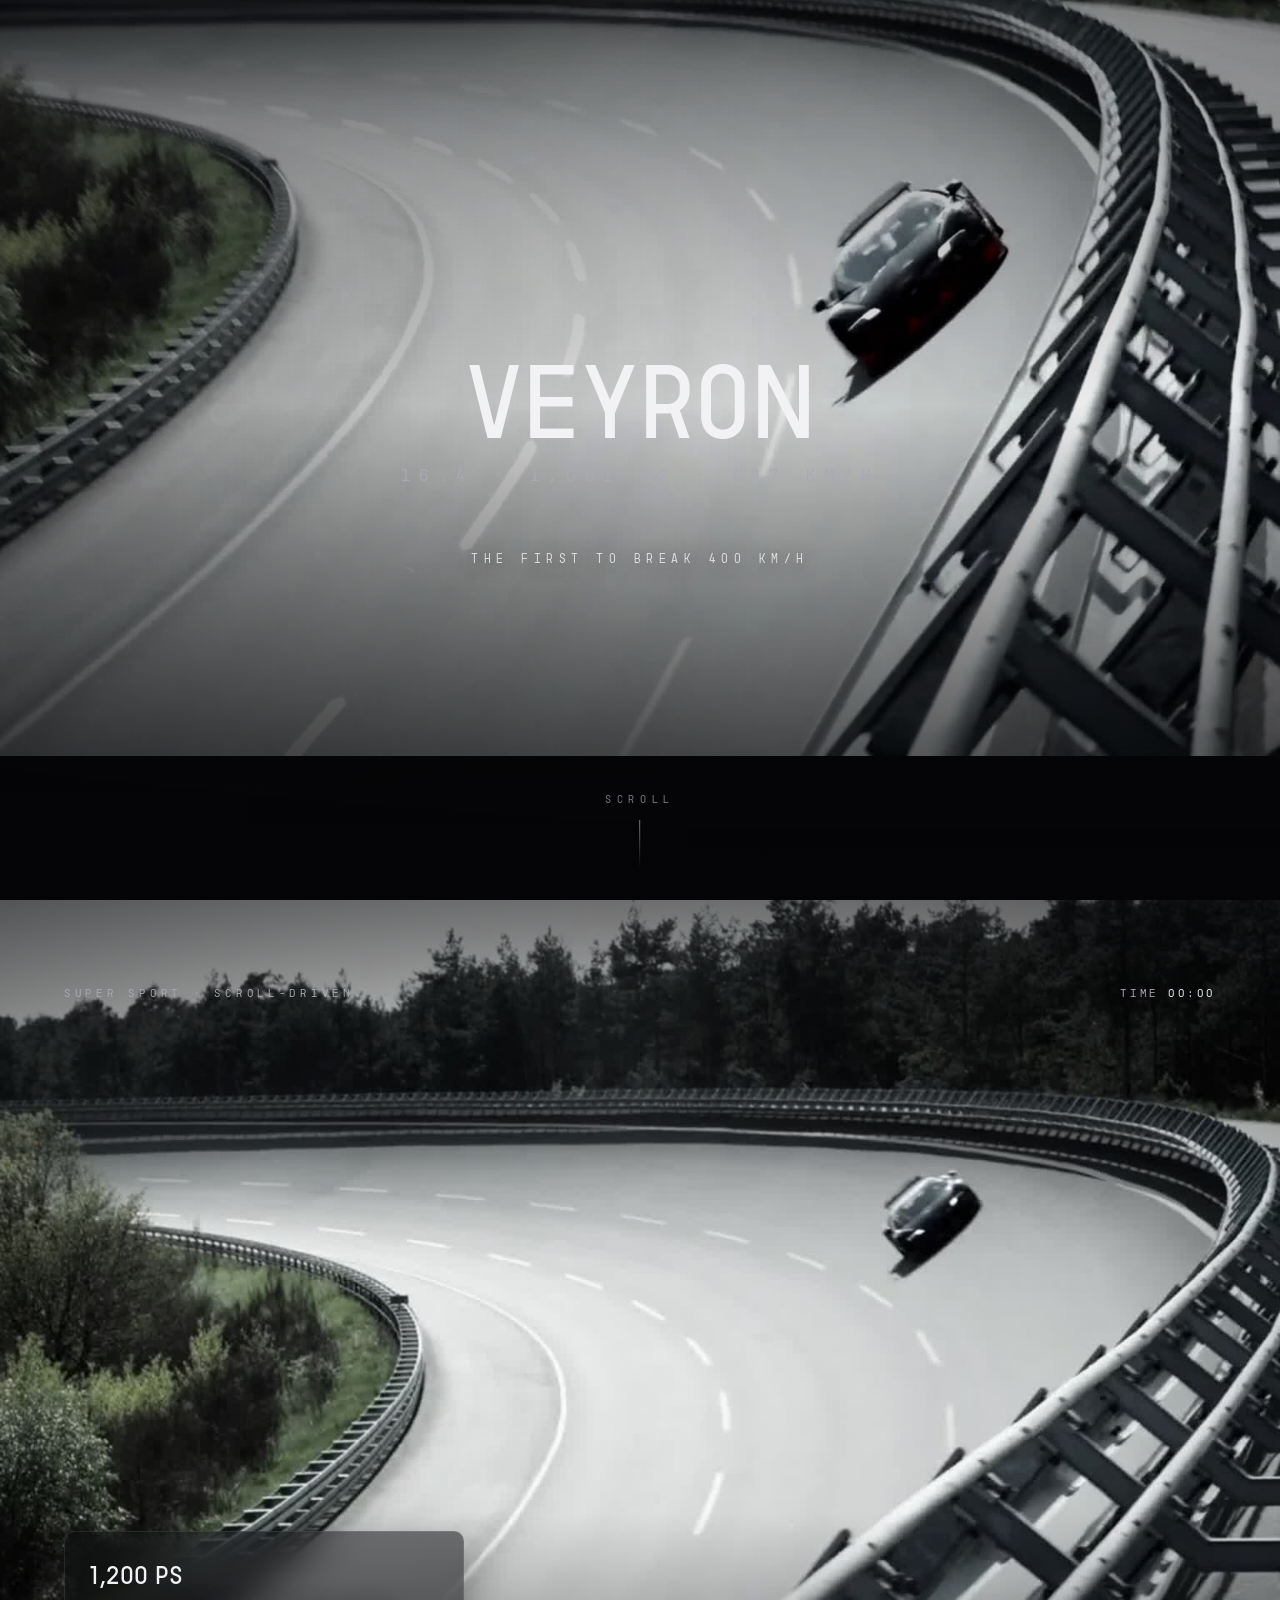
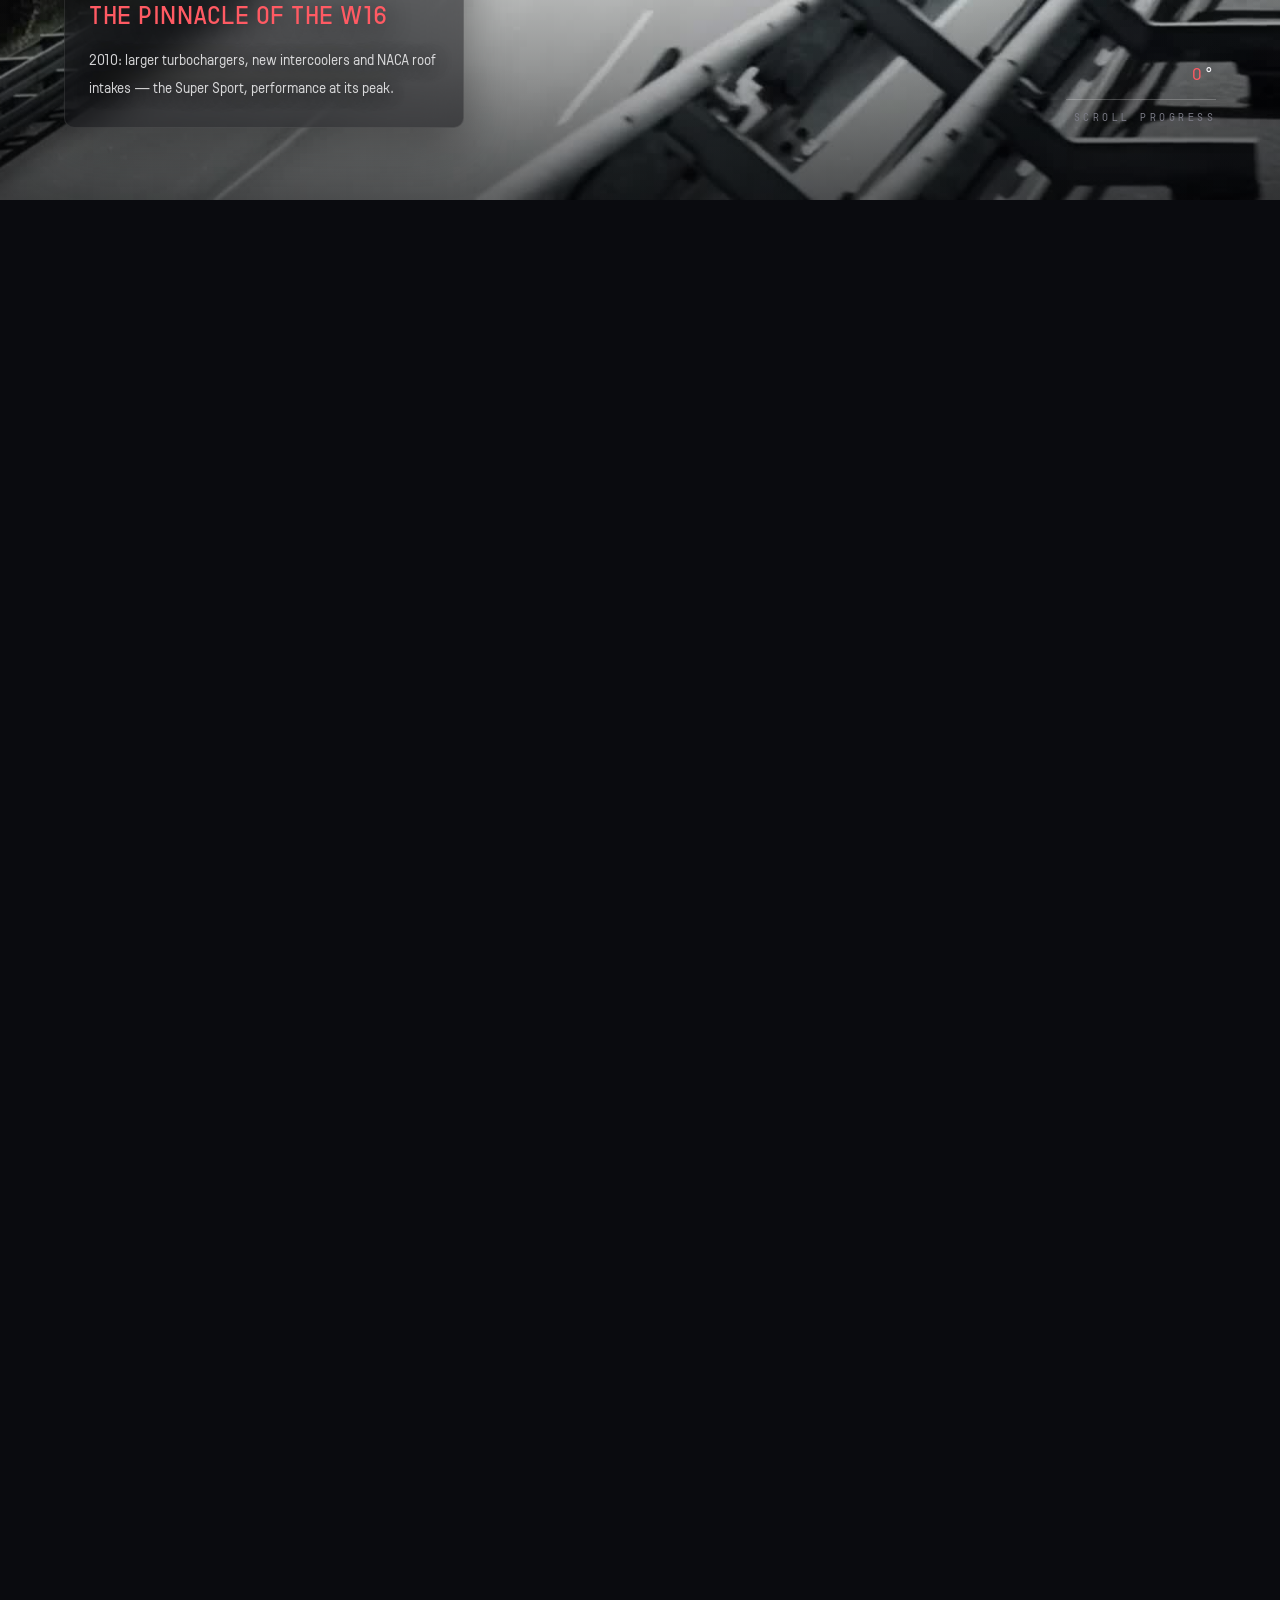
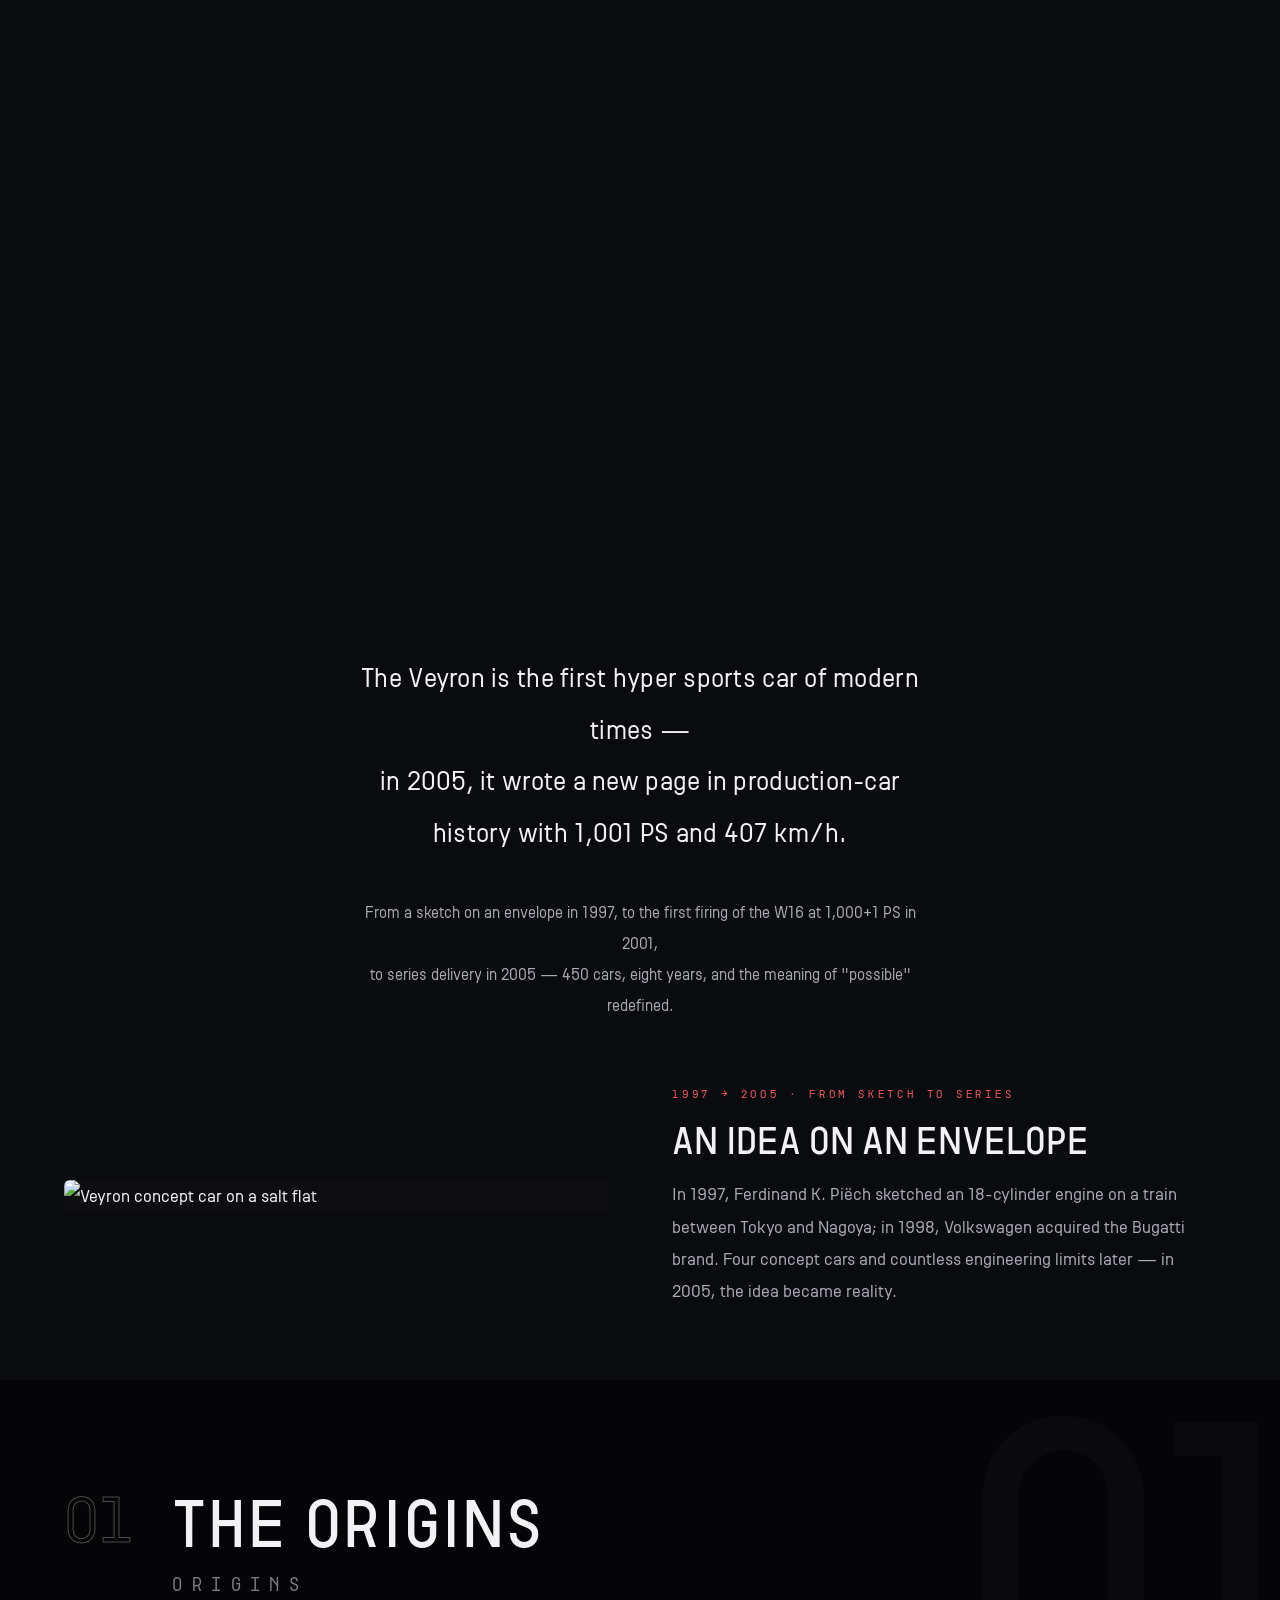
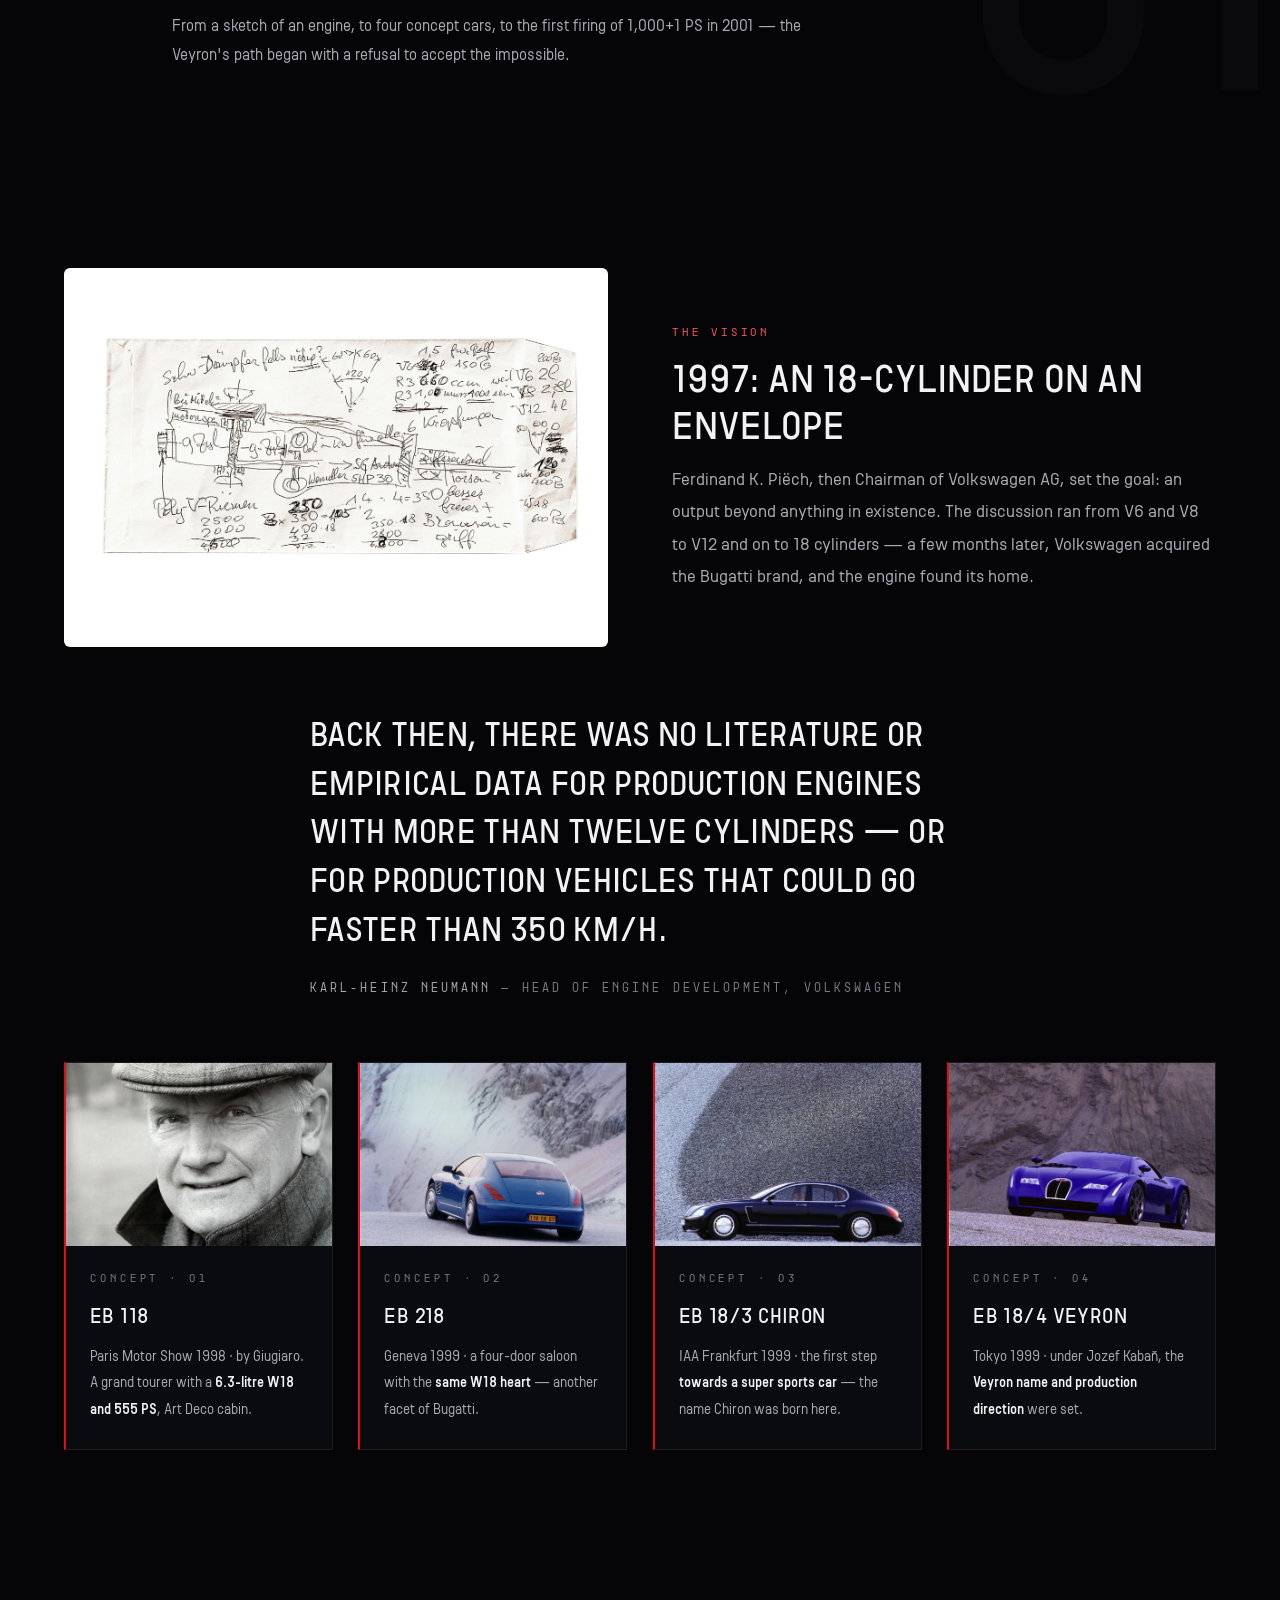
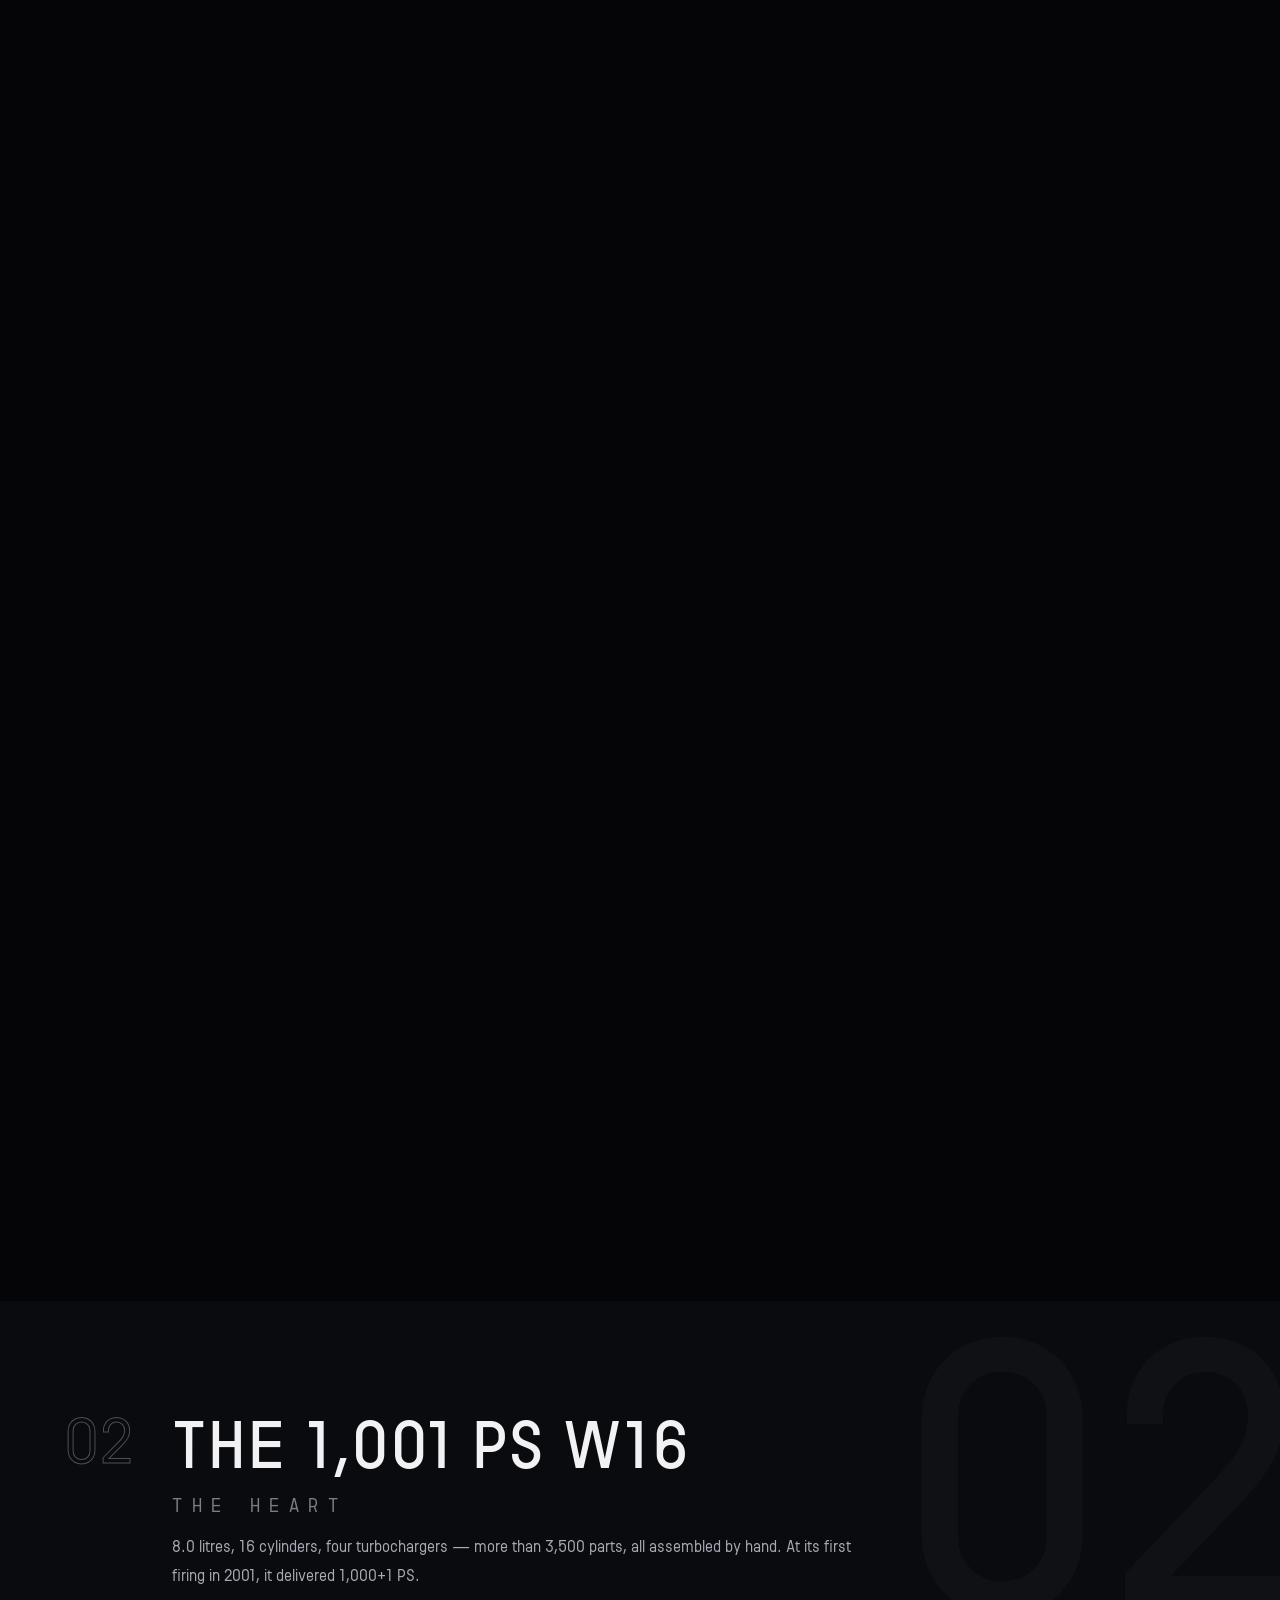
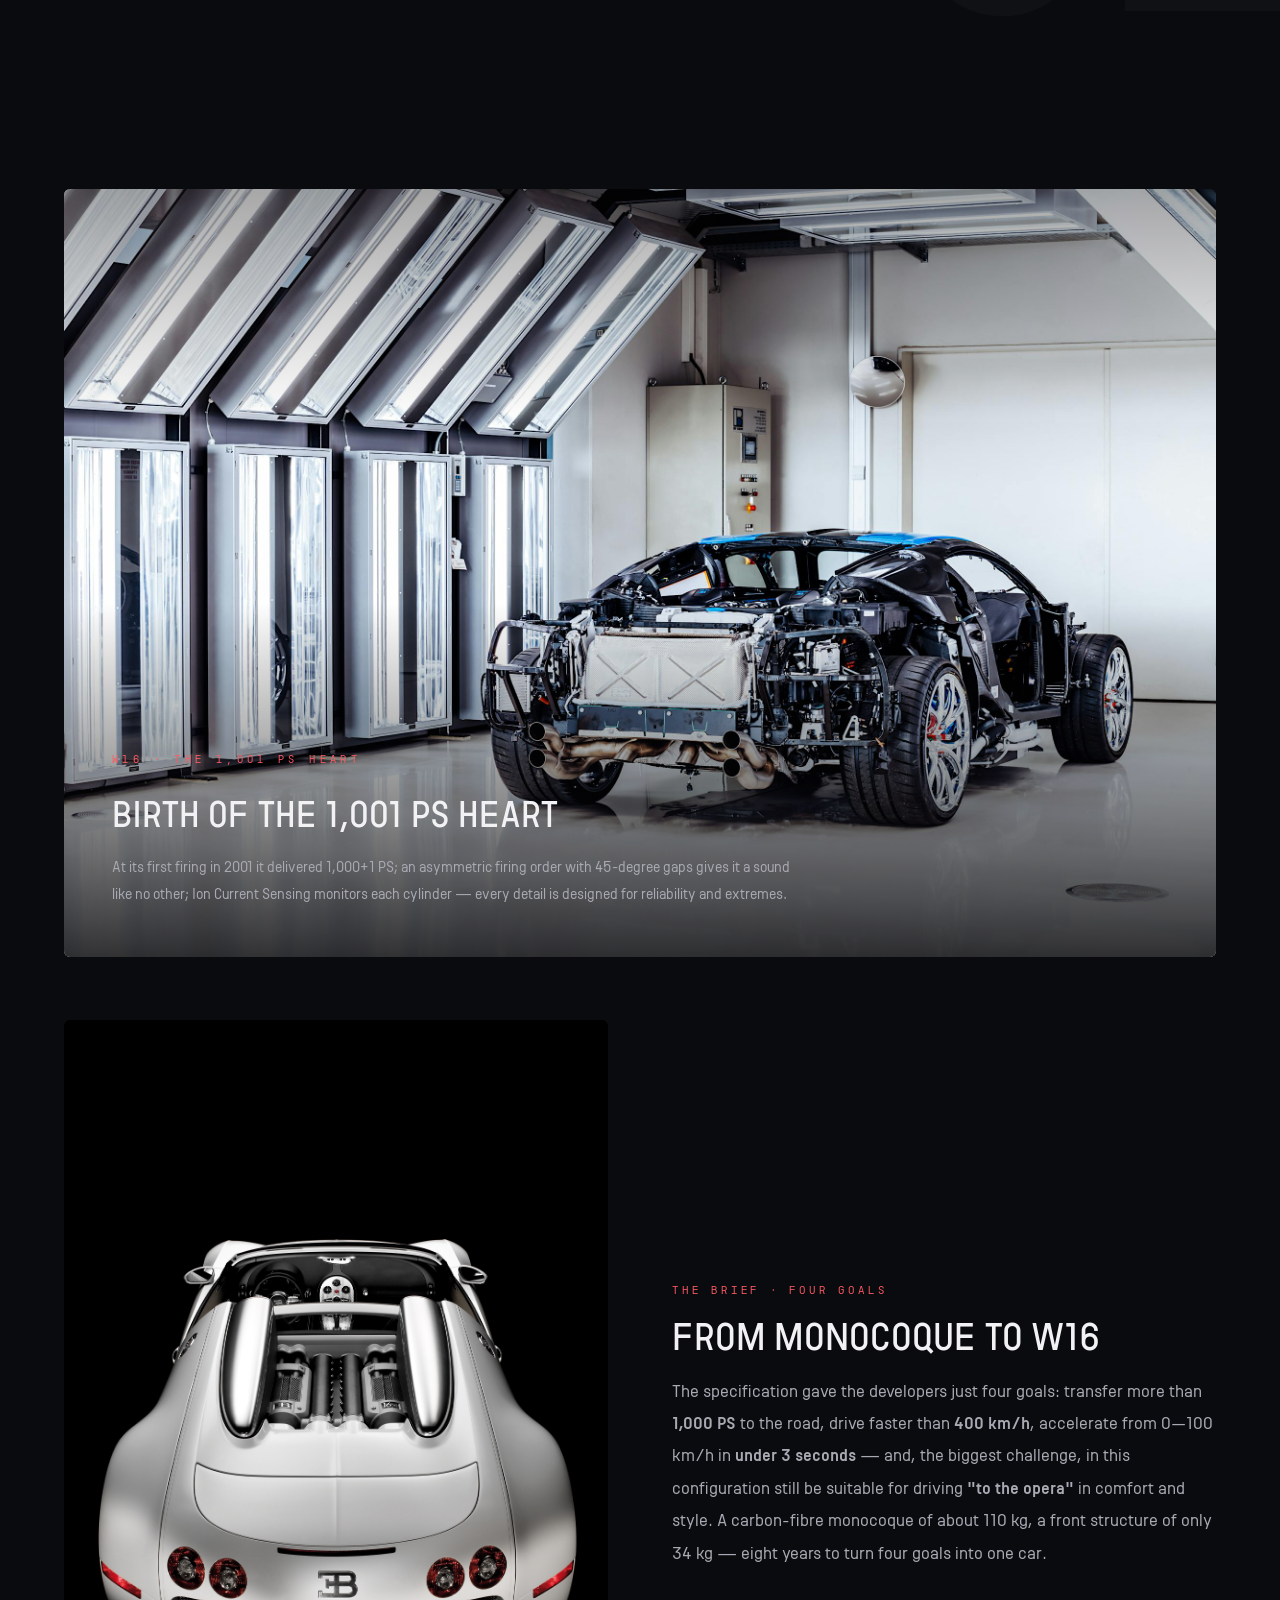
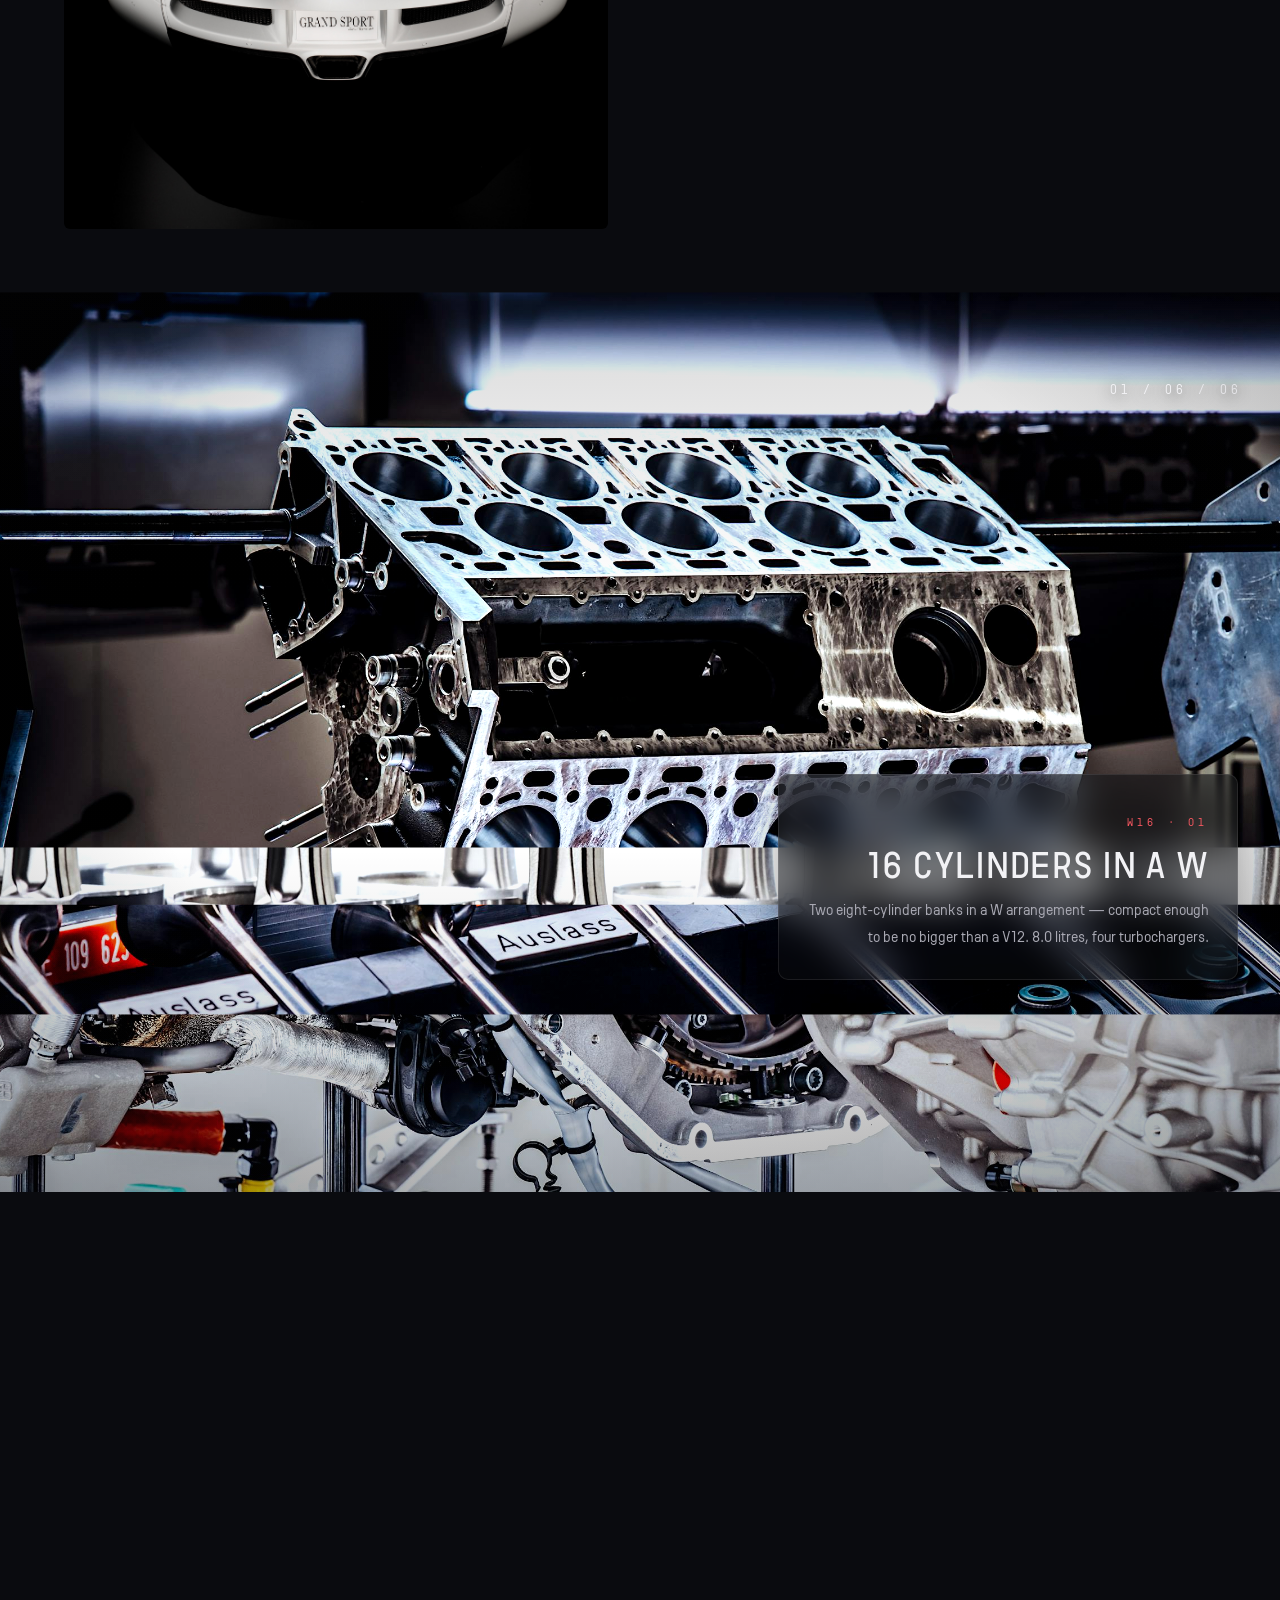
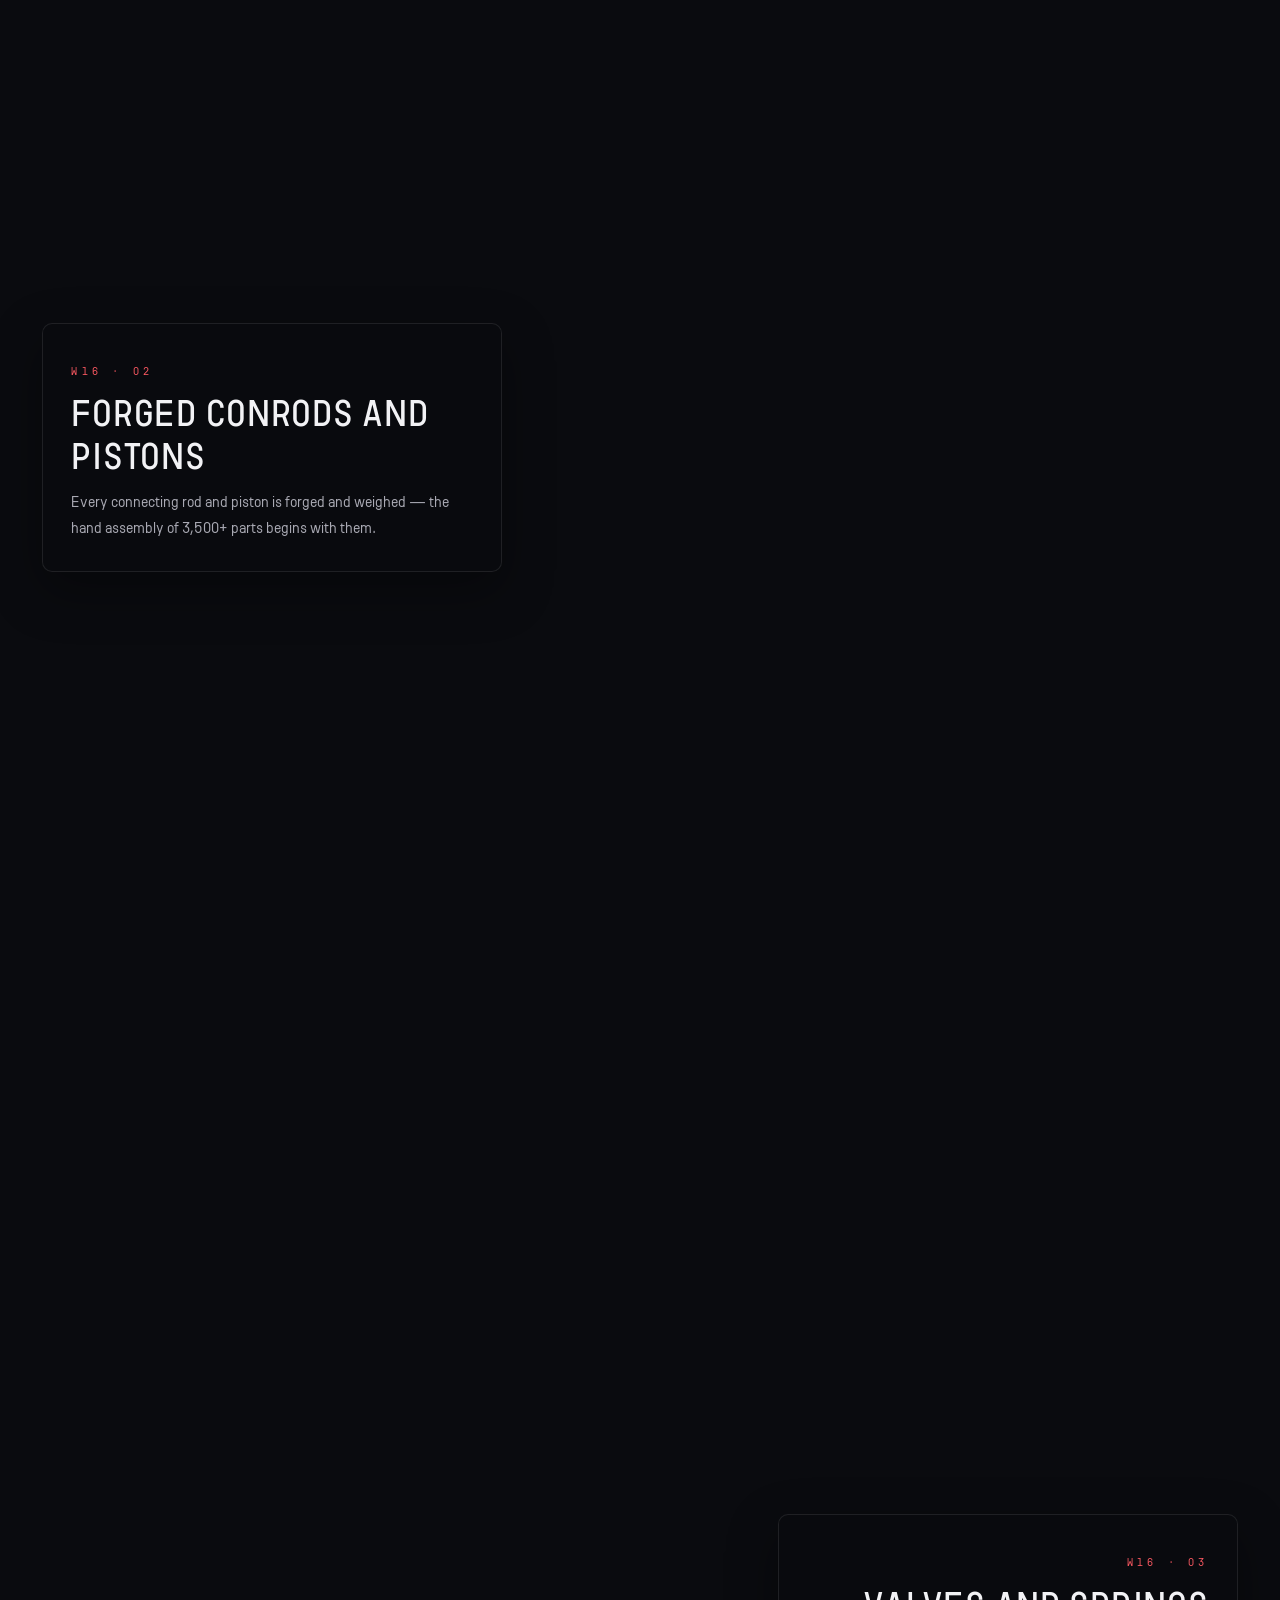
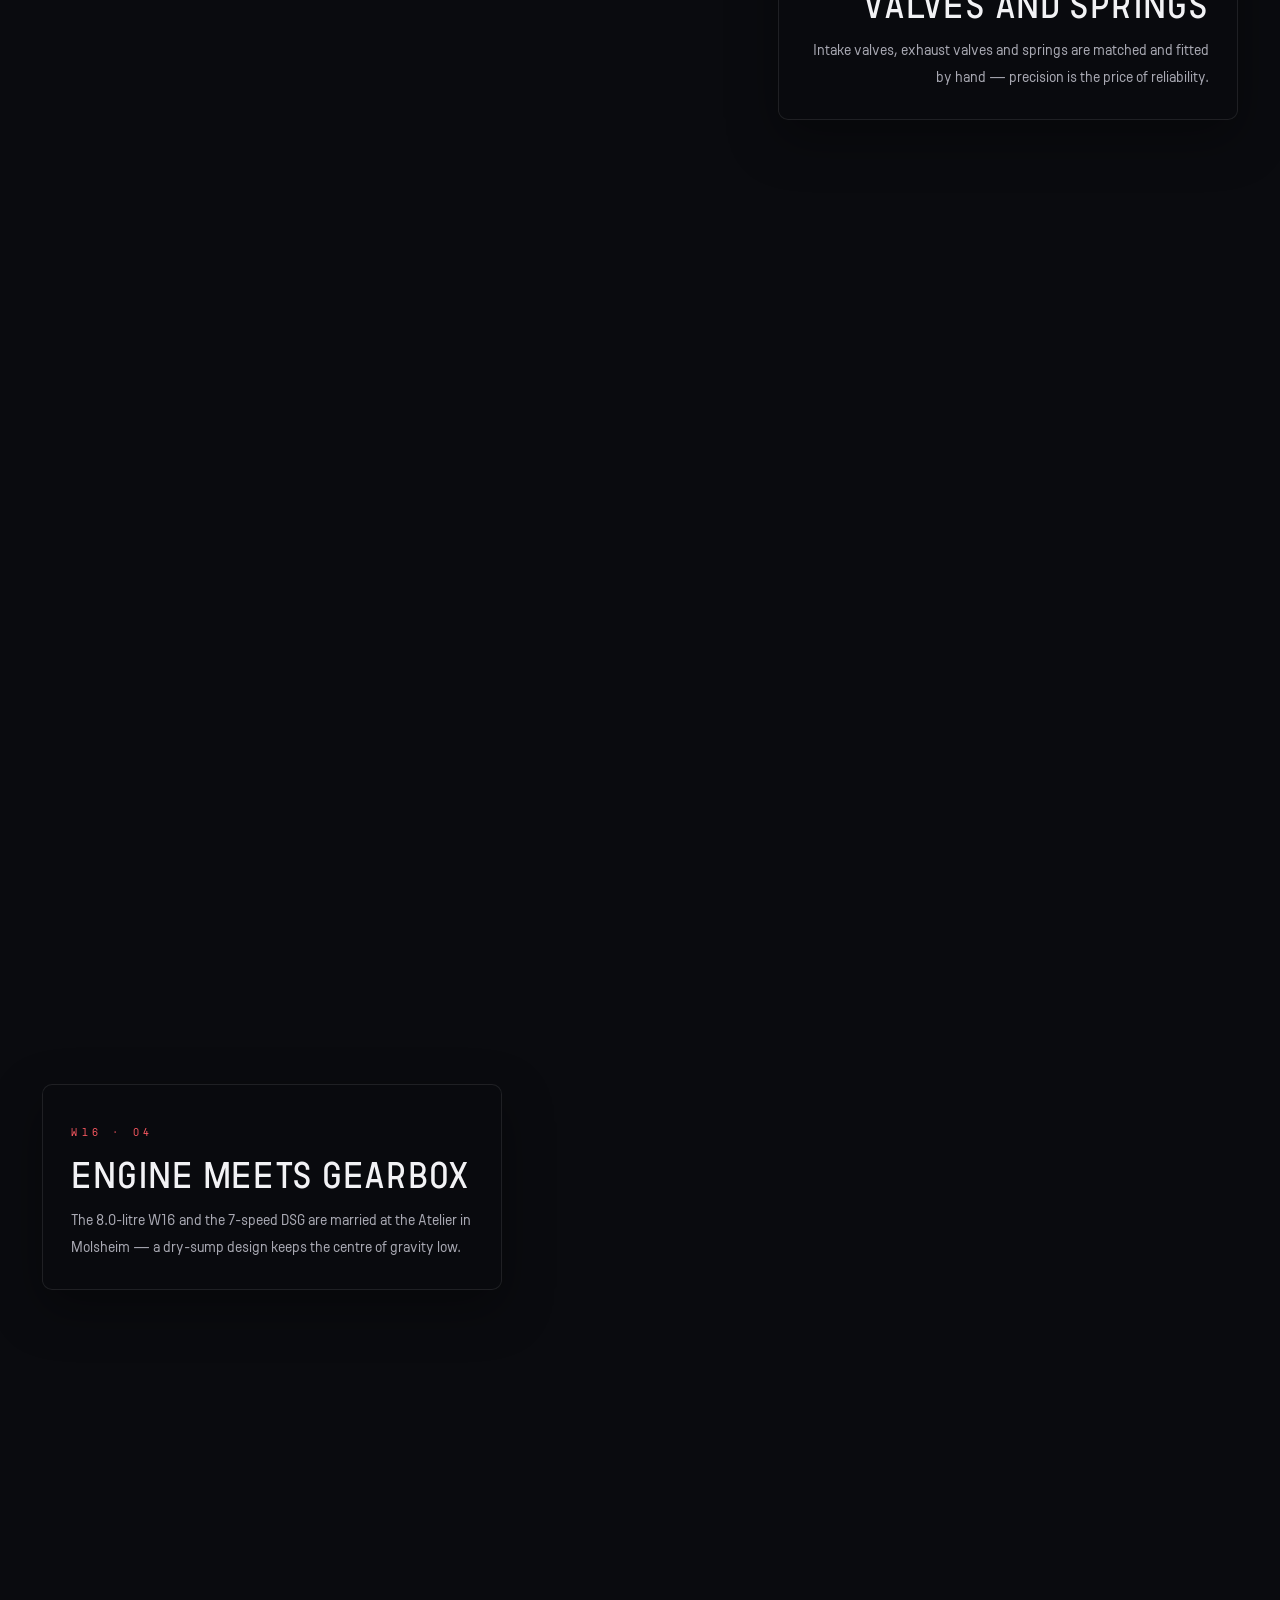
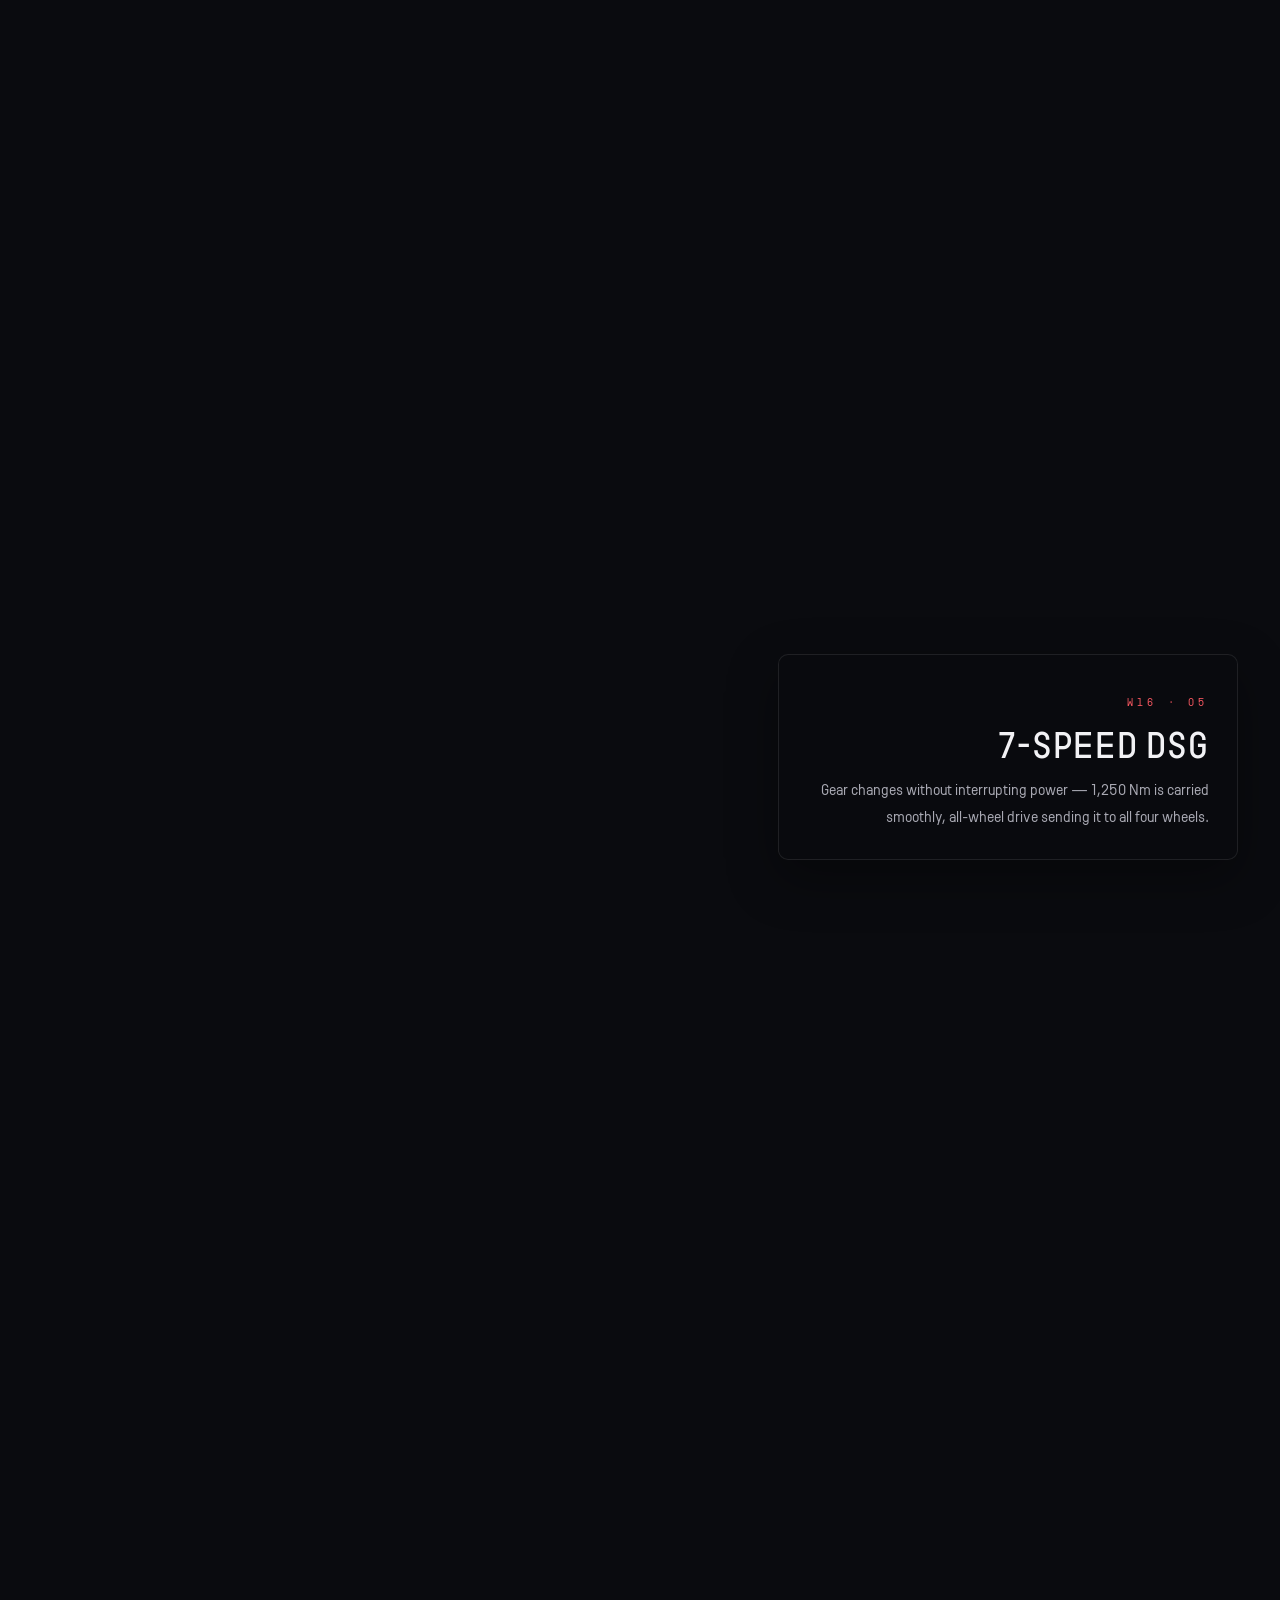
==== commit 86a687b8: "按反馈优化:hero 换 Super Sport 视频;scrub 换连续驾驶视频(20s 流畅);删 01 章勒芒双图;02 章视频改图片;hcards 加引言与间距;研发测试独立为 03 章(8 " ====
--- a/en.html
+++ b/en.html
@@ -36,11 +36,12 @@
     <a href="#intro"><span class="idx">I</span>360° Orbit</a>
     <a href="#origins"><span class="idx">01</span>The Origins</a>
     <a href="#power"><span class="idx">02</span>The 1,001 PS W16</a>
-    <a href="#records"><span class="idx">03</span>The Records</a>
-    <a href="#bespoke"><span class="idx">04</span>Bespoke</a>
-    <a href="#legends"><span class="idx">05</span>Les Légendes</a>
-    <a href="#legacy"><span class="idx">06</span>Legacy · F.K.P.</a>
-    <a href="#specs"><span class="idx">07</span>Specifications</a>
+    <a href="#testing"><span class="idx">03</span>Development &amp; Testing</a>
+    <a href="#records"><span class="idx">04</span>The Records</a>
+    <a href="#bespoke"><span class="idx">05</span>Bespoke</a>
+    <a href="#legends"><span class="idx">06</span>Les Légendes</a>
+    <a href="#legacy"><span class="idx">07</span>Legacy · F.K.P.</a>
+    <a href="#specs"><span class="idx">08</span>Specifications</a>
   </nav>
   <p class="menu-overlay__sub">BUGATTI — VEYRON · MOLSHEIM</p>
 </div>
@@ -57,7 +58,9 @@
 <section class="hero" id="hero">
   <div class="hero__media">
     <div class="hero__parallax">
-      <img src="img/hero-front.jpg" alt="Bugatti Veyron 16.4">
+      <video autoplay muted loop playsinline preload="metadata" poster="video/hero-poster.jpg">
+        <source src="video/hero-main.mp4" type="video/mp4">
+      </video>
     </div>
     <div class="hero__veil"></div>
   </div>
@@ -74,33 +77,33 @@
 <!-- ============ Prologue · 360° Orbit + Birth (no chapter title) ============ -->
 <section class="chapter chapter--dark" id="intro" style="padding-top:0;">
   <div class="scrub">
-    <div class="scrub__track" data-dur="15">
+    <div class="scrub__track" data-dur="20">
       <div class="scrub__sticky">
         <video class="scrub__video" src="video/veyron-360.mp4" muted playsinline preload="none" poster="img/scrub-poster.jpg"></video>
         <img class="scrub__poster" src="img/scrub-poster.jpg" alt="Veyron family 360°">
         <div class="scrub__veil"></div>
         <div class="scrub__ui">
-          <span class="scrub__label">360° · Scroll-driven</span>
+          <span class="scrub__label">SUPER SPORT · Scroll-driven</span>
           <span class="scrub__prog mono">TIME <b>00:00</b></span>
         </div>
         <div class="scrub__texts">
           <div class="scrub__text is-on">
-            <h3>2008 · The Roadster Is Born<br><em>GRAND SPORT</em></h3>
-            <p>The Veyron family's first convertible: 1,001 PS with a removable roof — 407 km/h when closed.</p>
+            <h3>1,200 PS<br><em>THE PINNACLE OF THE W16</em></h3>
+            <p>2010: larger turbochargers, new intercoolers and NACA roof intakes — the Super Sport, performance at its peak.</p>
           </div>
           <div class="scrub__text">
-            <h3>2010 · 431.072 KM/H<br><em>SUPER SPORT</em></h3>
-            <p>1,200 PS and NACA roof intakes — the production-car world record, set in July 2010.</p>
+            <h3>431.072 KM/H<br><em>WORLD RECORD</em></h3>
+            <p>On 4 July 2010, Pierre-Henri Raphanel rewrote the production-car world record at Ehra-Lessien.</p>
           </div>
           <div class="scrub__text">
-            <h3>2012 · ROOF-DOWN RECORD<br><em>GRAND SPORT VITESSE</em></h3>
-            <p>The 1,200 PS roadster king — 408.84 km/h in 2013, the open-top production record.</p>
+            <h3>30 UNITS<br><em>LIMITED LEGEND</em></h3>
+            <p>Born from the record car — the peak of the Veyron family's performance, limited to 30 units.</p>
           </div>
         </div>
         <div class="scrub__meter" aria-hidden="true">
           <span class="scrub__deg"><b>0</b>°</span>
           <i></i>
-          <span>Rotation</span>
+          <span>Scroll progress</span>
         </div>
       </div>
     </div>
@@ -246,9 +249,7 @@
 <section class="chapter chapter--dark">
   <div class="wrap" style="margin-top:clamp(3rem,7vh,5rem);">
     <div class="chapter-video reveal">
-      <video autoplay muted loop playsinline preload="metadata" poster="video/w16-poster.jpg" data-autoview>
-        <source src="video/w16-engine.mp4" type="video/mp4">
-      </video>
+      <img src="img/w16-atelier.jpg" alt="Bare body in the light tunnel" loading="lazy">
       <div class="chapter-video__veil"></div>
       <div class="chapter-video__inner">
         <span class="chapter-video__no">W16 · THE 1,001 PS HEART</span>
@@ -389,6 +390,10 @@
       </div>
     </div>
 
+    <div class="prose prose--center reveal" style="margin-top:clamp(3.2rem,8vh,5.5rem);">
+      <p class="lead">Numbers that tell the story of this engine.</p>
+    </div>
+
     <div class="hcards reveal">
       <article class="hcard">
         <span class="hcard__year">W16 · 01</span>
@@ -416,40 +421,62 @@
       </article>
     </div>
 
-    <!-- Global testing: from Ladoux to Ehra-Lessien -->
-    <div class="prose prose--center reveal" style="margin-top:clamp(3rem,7vh,5rem);">
-      <p class="lead">In 2001, Loris Bicocchi took the first drive at Michelin's Ladoux test track —<br>at the time, the Veyron delivered twice the power of any other production car.</p>
-      <p>There was no reference point: beyond 400 km/h, the rules of aerodynamics, stability and braking changed entirely.<br>Hot zones, ice, high-speed ovals — the Veyron was validated in extreme conditions around the world, until it was ready for everyday drivers.</p>
-    </div>
-
-    <div class="quote reveal">
-      <blockquote>I was so excited that I couldn't even wait for the official tests on Monday morning — I went on Sunday.</blockquote>
-      <figcaption><b>Loris Bicocchi</b> — Veyron chief test driver · First drive 2001</figcaption>
-    </div>
-
-    <div class="figrow reveal">
-      <figure class="figure">
-        <div class="figure__media"><img src="img/test-ice.jpg" alt="Ice testing" loading="lazy"></div>
-        <figcaption class="figure__cap"><span class="no">01</span><span class="zh">Winter testing — the limits of all-wheel drive on ice.</span></figcaption>
-      </figure>
-      <figure class="figure">
-        <div class="figure__media"><img src="img/test-hot.jpg" alt="Hot-weather testing" loading="lazy"></div>
-        <figcaption class="figure__cap"><span class="no">02</span><span class="zh">Hot testing — South Africa's heat, the cooling system's trial.</span></figcaption>
-      </figure>
-      <figure class="figure">
-        <div class="figure__media"><img src="img/test-extreme.jpg" alt="Desert testing" loading="lazy"></div>
-        <figcaption class="figure__cap"><span class="no">03</span><span class="zh">Extreme conditions — a testing journey across the world.</span></figcaption>
-      </figure>
-    </div>
   </div>
 </section>
 
-<!-- ============ 03 The Records ============ -->
-<div class="chapter-break" id="records" data-chapter>
+<!-- ============ 03 Development & Testing ============ -->
+<div class="chapter-break" id="testing" data-chapter>
   <span class="chapter-break__wm" aria-hidden="true">03</span>
   <div class="chapter-break__inner">
     <span class="chapter-break__no">03</span>
     <div>
+      <h2>Development &amp; Testing<span class="latin">研发测试</span></h2>
+      <p class="chapter-break__sub">From Michelin's Ladoux to Ehra-Lessien — in heat, on ice and on high-speed ovals, the Veyron was validated until it was ready for any driver.</p>
+    </div>
+  </div>
+</div>
+
+<section class="chapter">
+  <div class="wrap">
+    <div class="media-row reveal">
+      <div class="media-row__media">
+        <img src="img/test-bicocchi.jpg" alt="Loris Bicocchi's helmet" loading="lazy">
+      </div>
+      <div class="media-row__body">
+        <span class="lbl">The First Drive · 2001</span>
+        <h3>Loris Bicocchi and the First Drive</h3>
+        <p>In 2001, a phone call changed Loris Bicocchi's career — the first drive took place at Michelin's Ladoux test track, in a red-and-black prototype. At the time, the Veyron delivered twice the power of any other production car; there was no reference point, and everything had to be rebuilt from scratch.</p>
+      </div>
+    </div>
+
+    <div class="quote reveal">
+      <blockquote>I was so excited that I couldn't even wait for the official tests on Monday morning — I went on Sunday.</blockquote>
+      <figcaption><b>Loris Bicocchi</b> — Veyron chief test driver · First drive 2001</figcaption>
+    </div>
+
+    <div class="figrow reveal">
+      <figure class="figure">
+        <div class="figure__media"><img src="img/test-ice.jpg" alt="Ice testing" loading="lazy"></div>
+        <figcaption class="figure__cap"><span class="no">01</span><span class="zh">Winter testing — the limits of all-wheel drive on ice.</span></figcaption>
+      </figure>
+      <figure class="figure">
+        <div class="figure__media"><img src="img/test-hot.jpg" alt="Hot-weather testing" loading="lazy"></div>
+        <figcaption class="figure__cap"><span class="no">02</span><span class="zh">Hot testing — South Africa's heat, the cooling system's trial.</span></figcaption>
+      </figure>
+      <figure class="figure">
+        <div class="figure__media"><img src="img/test-extreme.jpg" alt="Desert testing" loading="lazy"></div>
+        <figcaption class="figure__cap"><span class="no">03</span><span class="zh">Extreme conditions — a testing journey across the world.</span></figcaption>
+      </figure>
+    </div>
+  </div>
+</section>
+
+<!-- ============ 04 The Records ============ -->
+<div class="chapter-break" id="records" data-chapter>
+  <span class="chapter-break__wm" aria-hidden="true">04</span>
+  <div class="chapter-break__inner">
+    <span class="chapter-break__no">04</span>
+    <div>
       <h2>The Records<span class="latin">Records</span></h2>
       <p class="chapter-break__sub">On 19 April 2005, a production car broke the 400 km/h barrier for the first time; over the following decade, the record was rewritten again and again — by the Veyron itself.</p>
     </div>
@@ -459,8 +486,8 @@
 <section class="chapter">
   <div class="wrap">
     <div class="chapter-video reveal" style="margin-top:clamp(2rem,5vh,3.5rem);">
-      <video autoplay muted loop playsinline preload="metadata" poster="video/hero-poster.jpg" data-autoview>
-        <source src="video/hero-main.mp4" type="video/mp4">
+      <video autoplay muted loop playsinline preload="metadata" poster="video/record-407-poster.jpg" data-autoview>
+        <source src="video/record-407.mp4" type="video/mp4">
       </video>
       <div class="chapter-video__veil"></div>
       <div class="chapter-video__inner">
@@ -538,37 +565,37 @@
     <div class="rec-line reveal">
       <div class="rec-line__item">
         <span class="rec-line__year">1998</span>
-        <div class="rec-line__name">EB 118<small>Concept Prelude · W18</small></div>
+        <div class="rec-line__name">EB 118<small>Concept · W18 6.3L · 1998</small></div>
         <span class="rec-line__val"><em>555</em> PS</span>
       </div>
       <div class="rec-line__item">
         <span class="rec-line__year">2001</span>
-        <div class="rec-line__name">First Firing of the W16<small>Molsheim · 1,000 PS achieved</small></div>
+        <div class="rec-line__name">W16 Prototype<small>Molsheim · First firing</small></div>
         <span class="rec-line__val"><em>1,000+1</em> PS</span>
       </div>
       <div class="rec-line__item">
         <span class="rec-line__year">2005</span>
-        <div class="rec-line__name">Veyron 16.4<small>Novacki · first past 400</small></div>
+        <div class="rec-line__name">Veyron 16.4 Coupé<small>Production car · Novacki</small></div>
         <span class="rec-line__val"><em>407</em> km/h</span>
       </div>
       <div class="rec-line__item">
         <span class="rec-line__year">2010</span>
-        <div class="rec-line__name">Veyron 16.4 Super Sport<small>Raphanel · Ehra-Lessien</small></div>
+        <div class="rec-line__name">Veyron 16.4 Super Sport<small>30 units · Raphanel</small></div>
         <span class="rec-line__val"><em>431.072</em> km/h</span>
       </div>
       <div class="rec-line__item">
         <span class="rec-line__year">2013</span>
-        <div class="rec-line__name">Grand Sport Vitesse<small>Anthony Liu · open-top record</small></div>
+        <div class="rec-line__name">Grand Sport Vitesse<small>Open-top car · Anthony Liu</small></div>
         <span class="rec-line__val"><em>408.84</em> km/h</span>
       </div>
       <div class="rec-line__item">
         <span class="rec-line__year">2015</span>
-        <div class="rec-line__name">The 450th<small>The last Veyron is sold</small></div>
+        <div class="rec-line__name">The 450th Veyron<small>2005–2015 · Finale</small></div>
         <span class="rec-line__val"><em>450</em> Units</span>
       </div>
       <div class="rec-line__item">
         <span class="rec-line__year">2019</span>
-        <div class="rec-line__name">Chiron Super Sport 300+<small>Wallace · first 300 mph</small></div>
+        <div class="rec-line__name">Chiron Super Sport 300+<small>Legacy · Wallace · 300 mph</small></div>
         <span class="rec-line__val"><em>490.484</em> km/h</span>
       </div>
     </div>
@@ -587,9 +614,9 @@
 
 <!-- ============ 04 Bespoke ============ -->
 <div class="chapter-break chapter-break--dark" id="bespoke" data-chapter>
-  <span class="chapter-break__wm" aria-hidden="true">04</span>
+  <span class="chapter-break__wm" aria-hidden="true">05</span>
   <div class="chapter-break__inner">
-    <span class="chapter-break__no">04</span>
+    <span class="chapter-break__no">05</span>
     <div>
       <h2>Bespoke<span class="latin">Special Editions</span></h2>
       <p class="chapter-break__sub">From the bare carbon of the Pur Sang to the porcelain of the L'Or Blanc — with the Veyron, bespoke is the norm: 450 cars, no two alike.</p>
@@ -682,9 +709,9 @@
 
 <!-- ============ 05 Les Légendes de Bugatti ============ -->
 <div class="chapter-break" id="legends" data-chapter>
-  <span class="chapter-break__wm" aria-hidden="true">05</span>
+  <span class="chapter-break__wm" aria-hidden="true">06</span>
   <div class="chapter-break__inner">
-    <span class="chapter-break__no">05</span>
+    <span class="chapter-break__no">06</span>
     <div>
       <h2>Les Légendes de Bugatti<span class="latin">The Legends</span></h2>
       <p class="chapter-break__sub">Six legends, 18 cars, all based on the Grand Sport Vitesse — each one a modern translation of a chapter of Bugatti history.</p>
@@ -705,7 +732,7 @@
       </div>
     </div>
 
-    <div class="hcards reveal">
+    <div class="hcards hcards--3 reveal">
       <article class="hcard">
         <span class="hcard__year">2013 · 08</span>
         <h3>Jean-Pierre Wimille</h3>
@@ -772,9 +799,9 @@
 
 <!-- ============ 06 Legacy · F.K.P. Hommage ============ -->
 <div class="chapter-break chapter-break--dark" id="legacy" data-chapter>
-  <span class="chapter-break__wm" aria-hidden="true">06</span>
+  <span class="chapter-break__wm" aria-hidden="true">07</span>
   <div class="chapter-break__inner">
-    <span class="chapter-break__no">06</span>
+    <span class="chapter-break__no">07</span>
     <div>
       <h2>Legacy<span class="latin">Legacy · F.K.P. Hommage</span></h2>
       <p class="chapter-break__sub">In 2026, twenty years of the Veyron — a new one-of-one honours its creator, Ferdinand K. Piëch.</p>
@@ -836,9 +863,9 @@
 
 <!-- ============ 07 Specifications ============ -->
 <div class="chapter-break" id="specs" data-chapter>
-  <span class="chapter-break__wm" aria-hidden="true">07</span>
+  <span class="chapter-break__wm" aria-hidden="true">08</span>
   <div class="chapter-break__inner">
-    <span class="chapter-break__no">07</span>
+    <span class="chapter-break__no">08</span>
     <div>
       <h2>Specifications<span class="latin">Specifications</span></h2>
       <p class="chapter-break__sub">W16 · 8.0 litres · four turbochargers · all-wheel drive. Data from official Bugatti press releases and the 2005 technical specification.</p>
--- a/css/style.css
+++ b/css/style.css
@@ -1666,3 +1666,6 @@
    ============================================================ */
 .hero__wordmark { filter: none; height: auto; }
 .figrow--4 { grid-template-columns: repeat(2, 1fr); }
+/* 传奇版六卡 3×2 整齐排列 */
+.hcards--3 { grid-template-columns: repeat(3, 1fr); }
+@media (max-width: 860px) { .hcards--3 { grid-template-columns: 1fr; } }
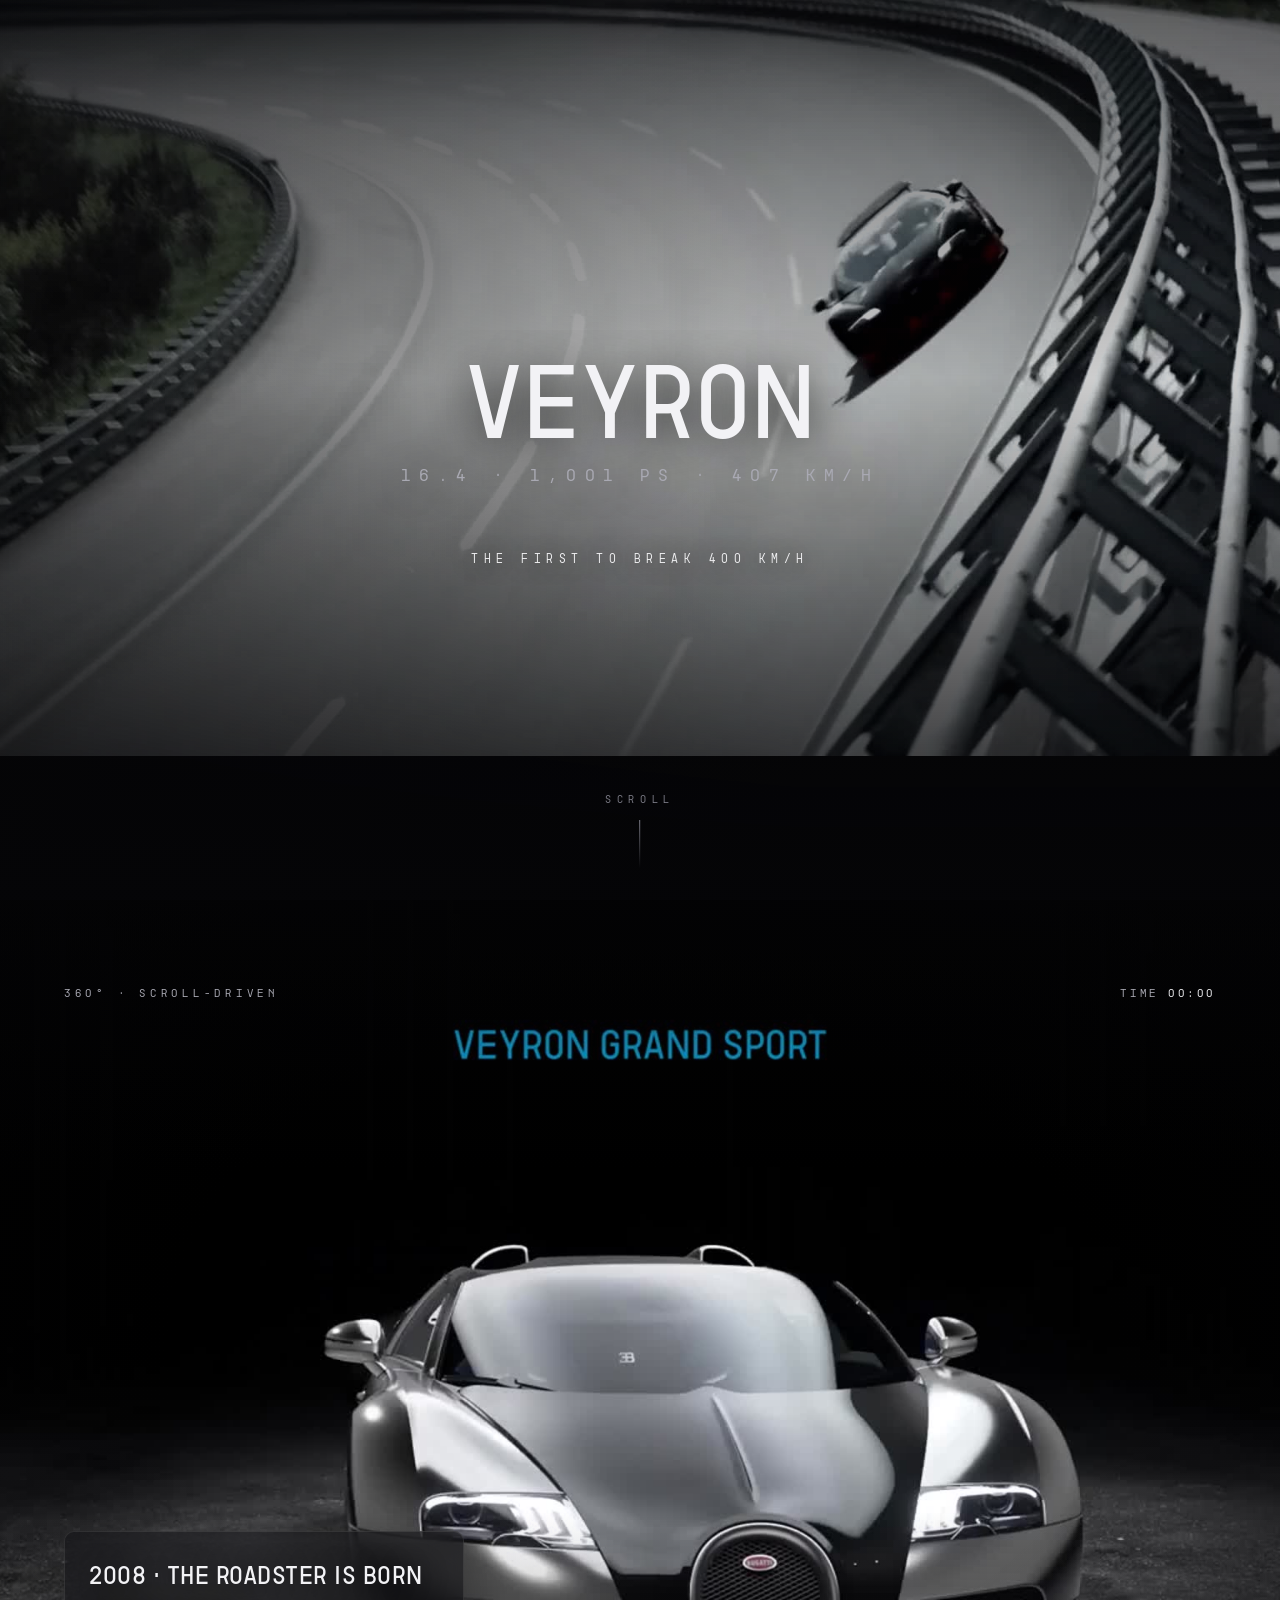
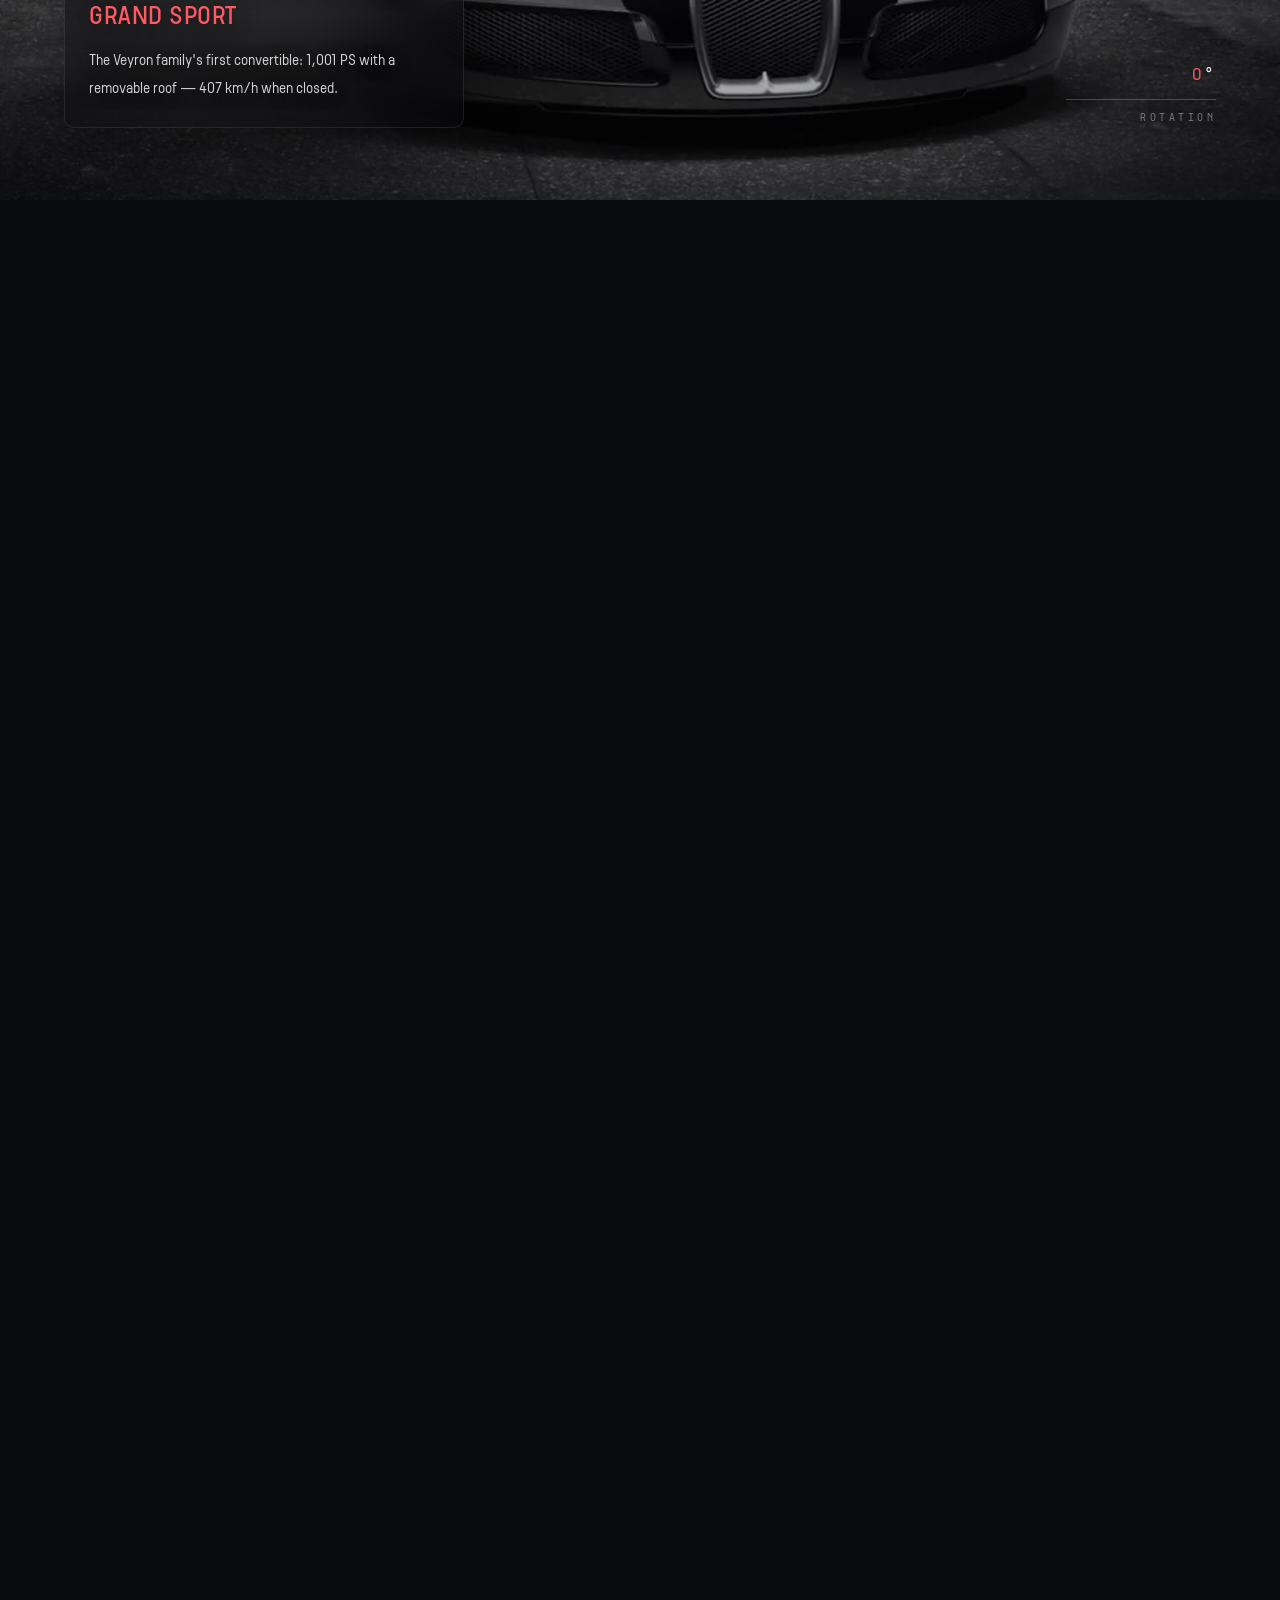
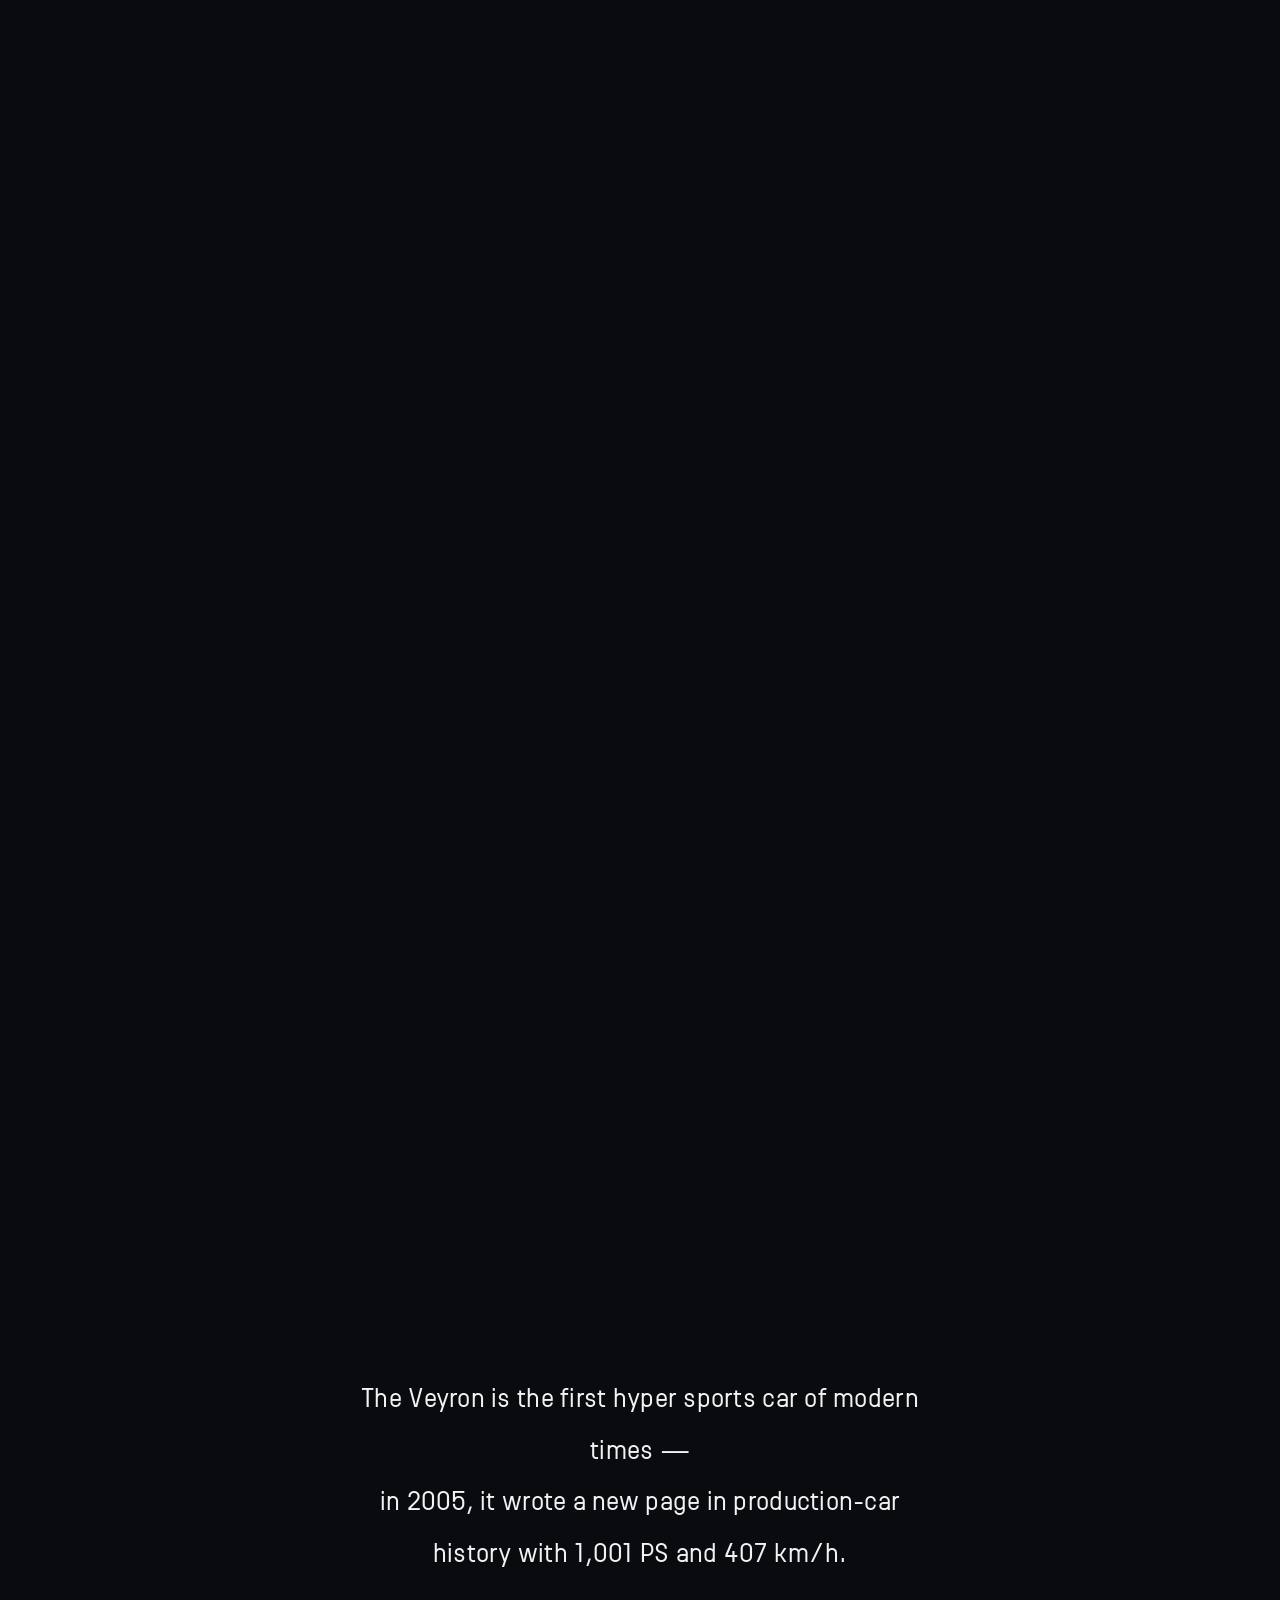
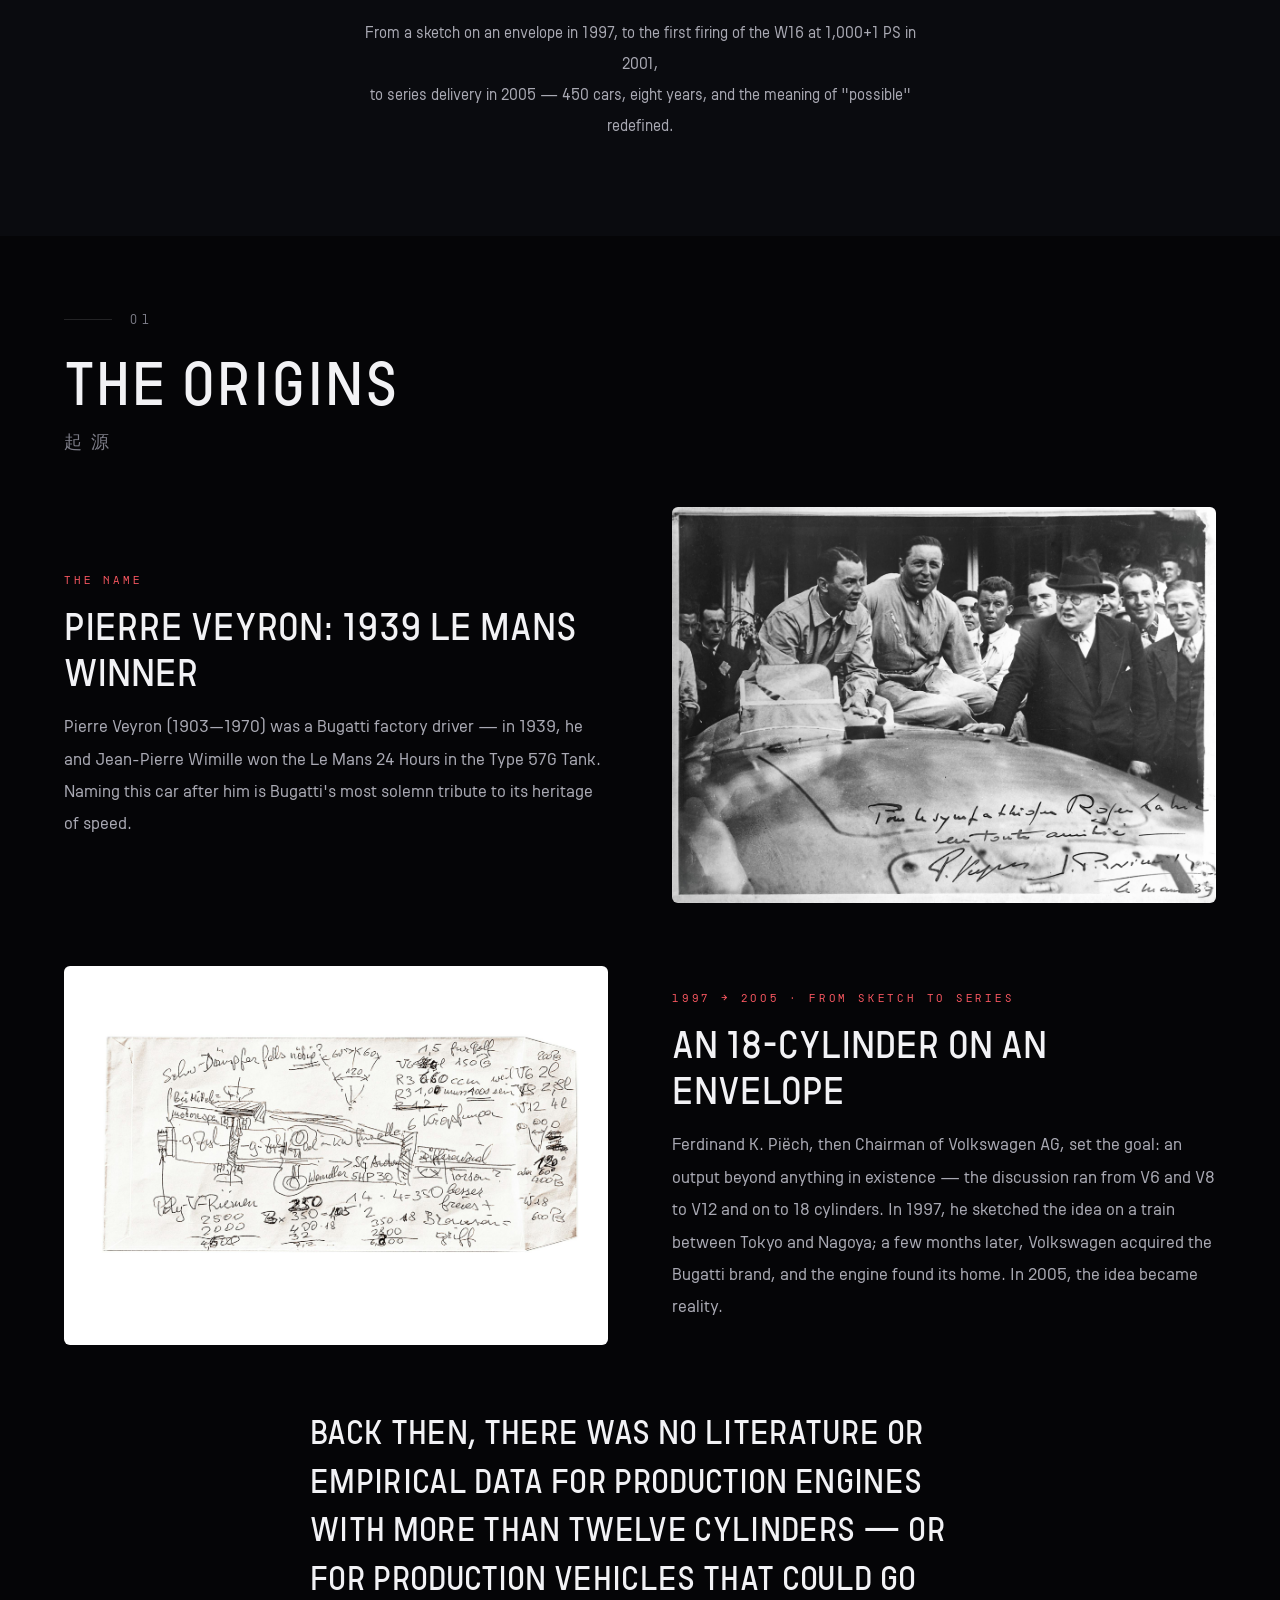
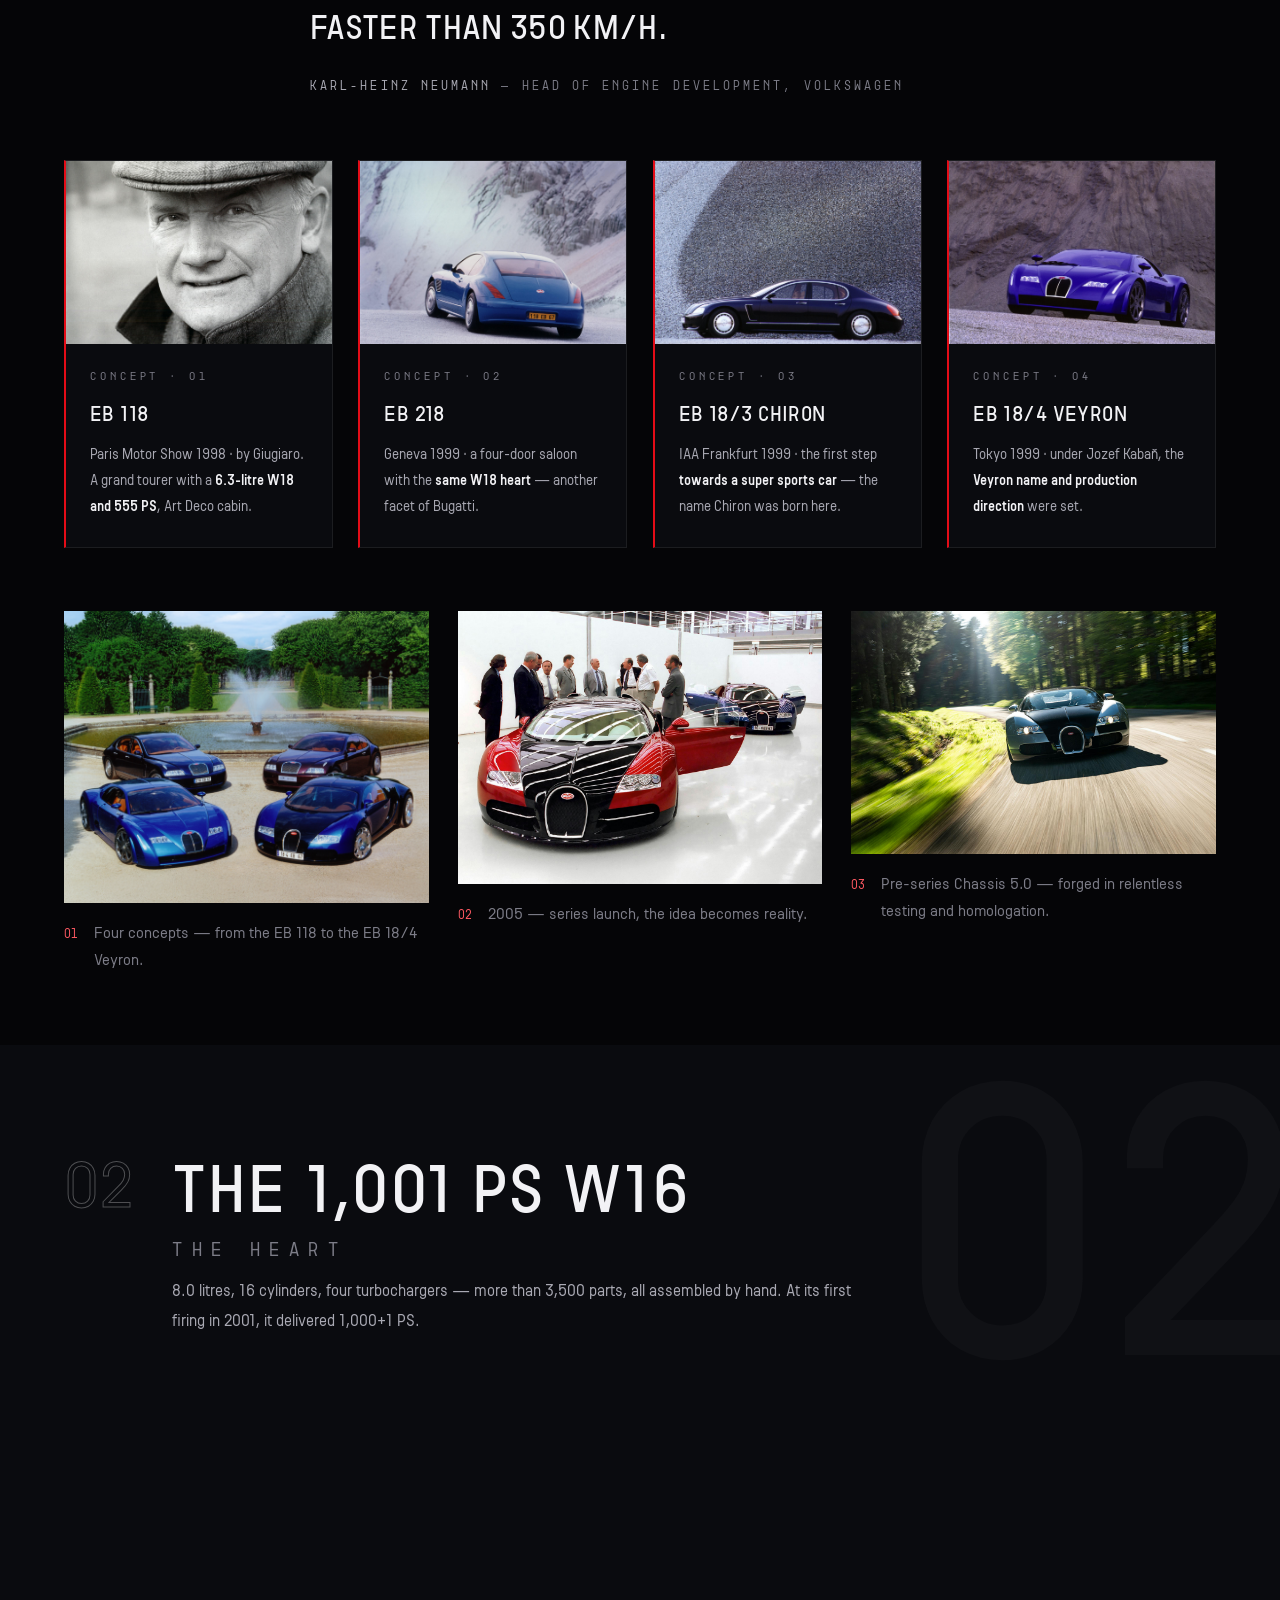
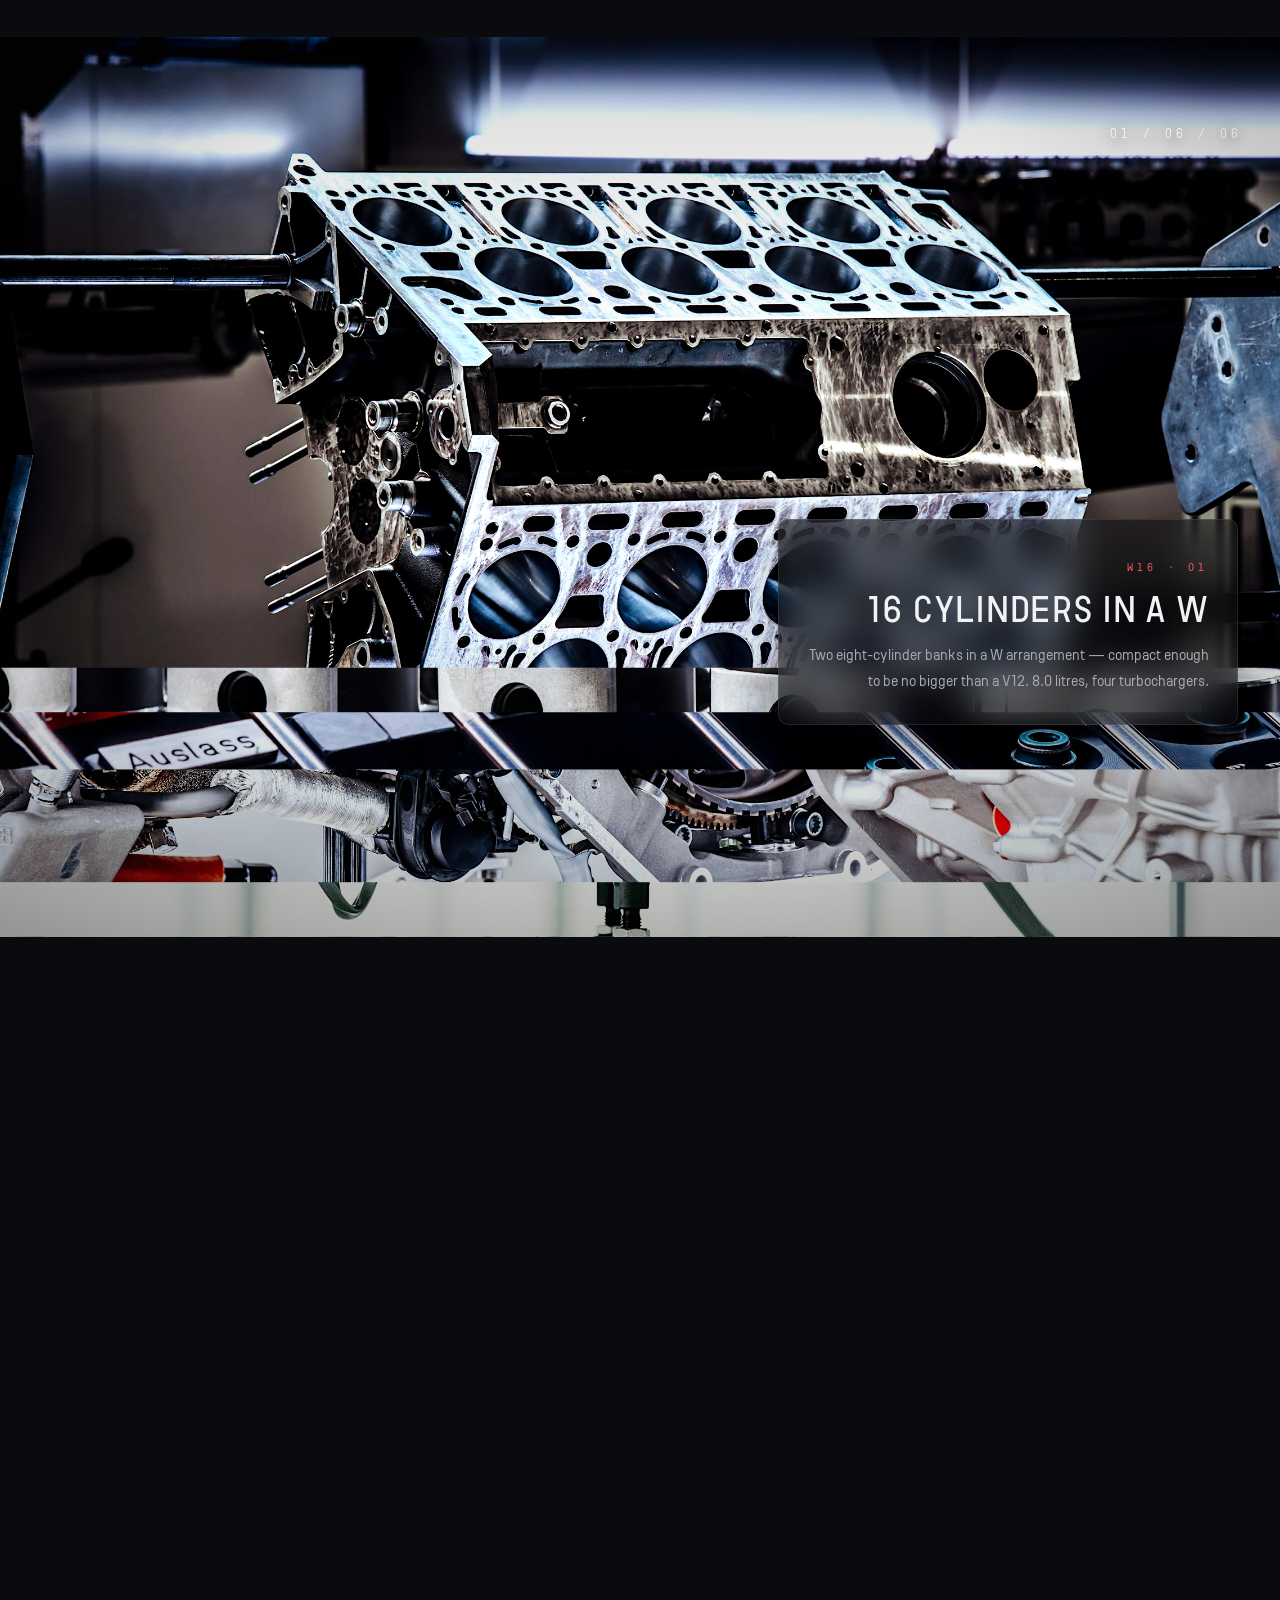
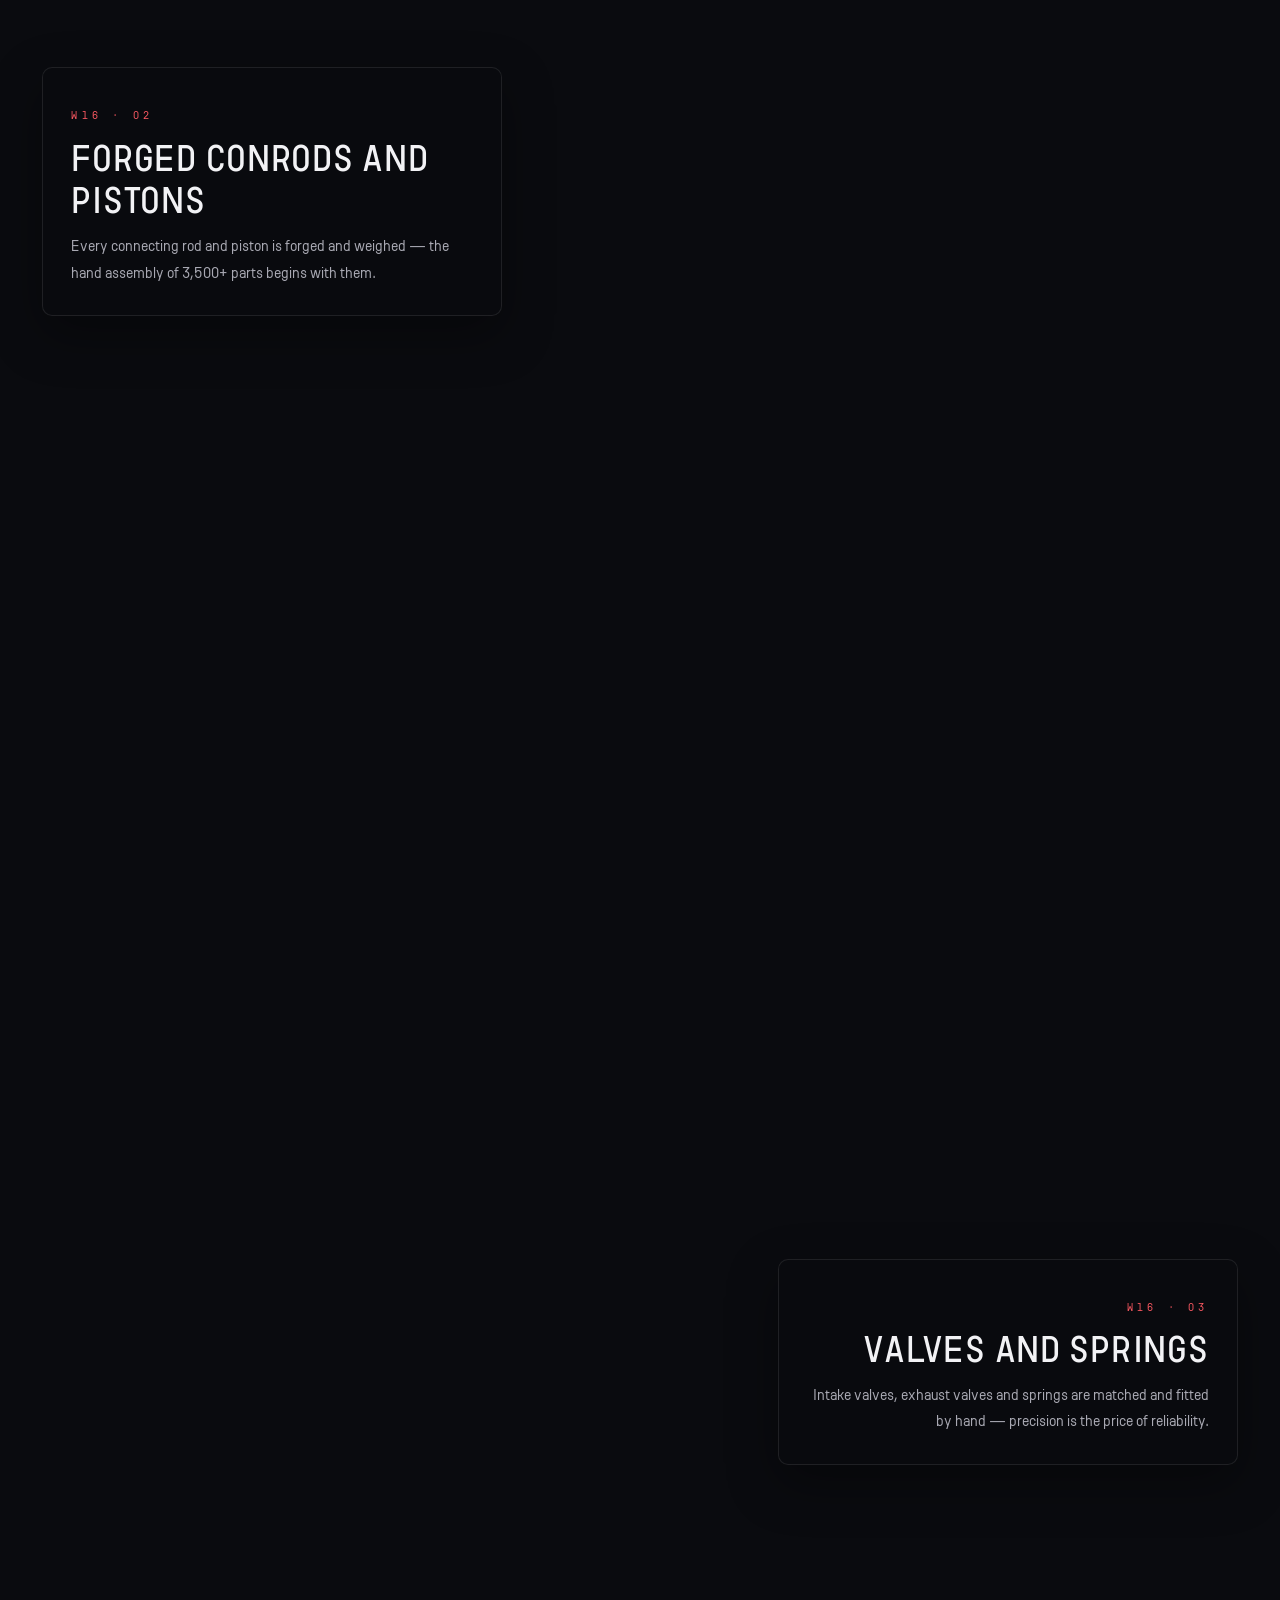
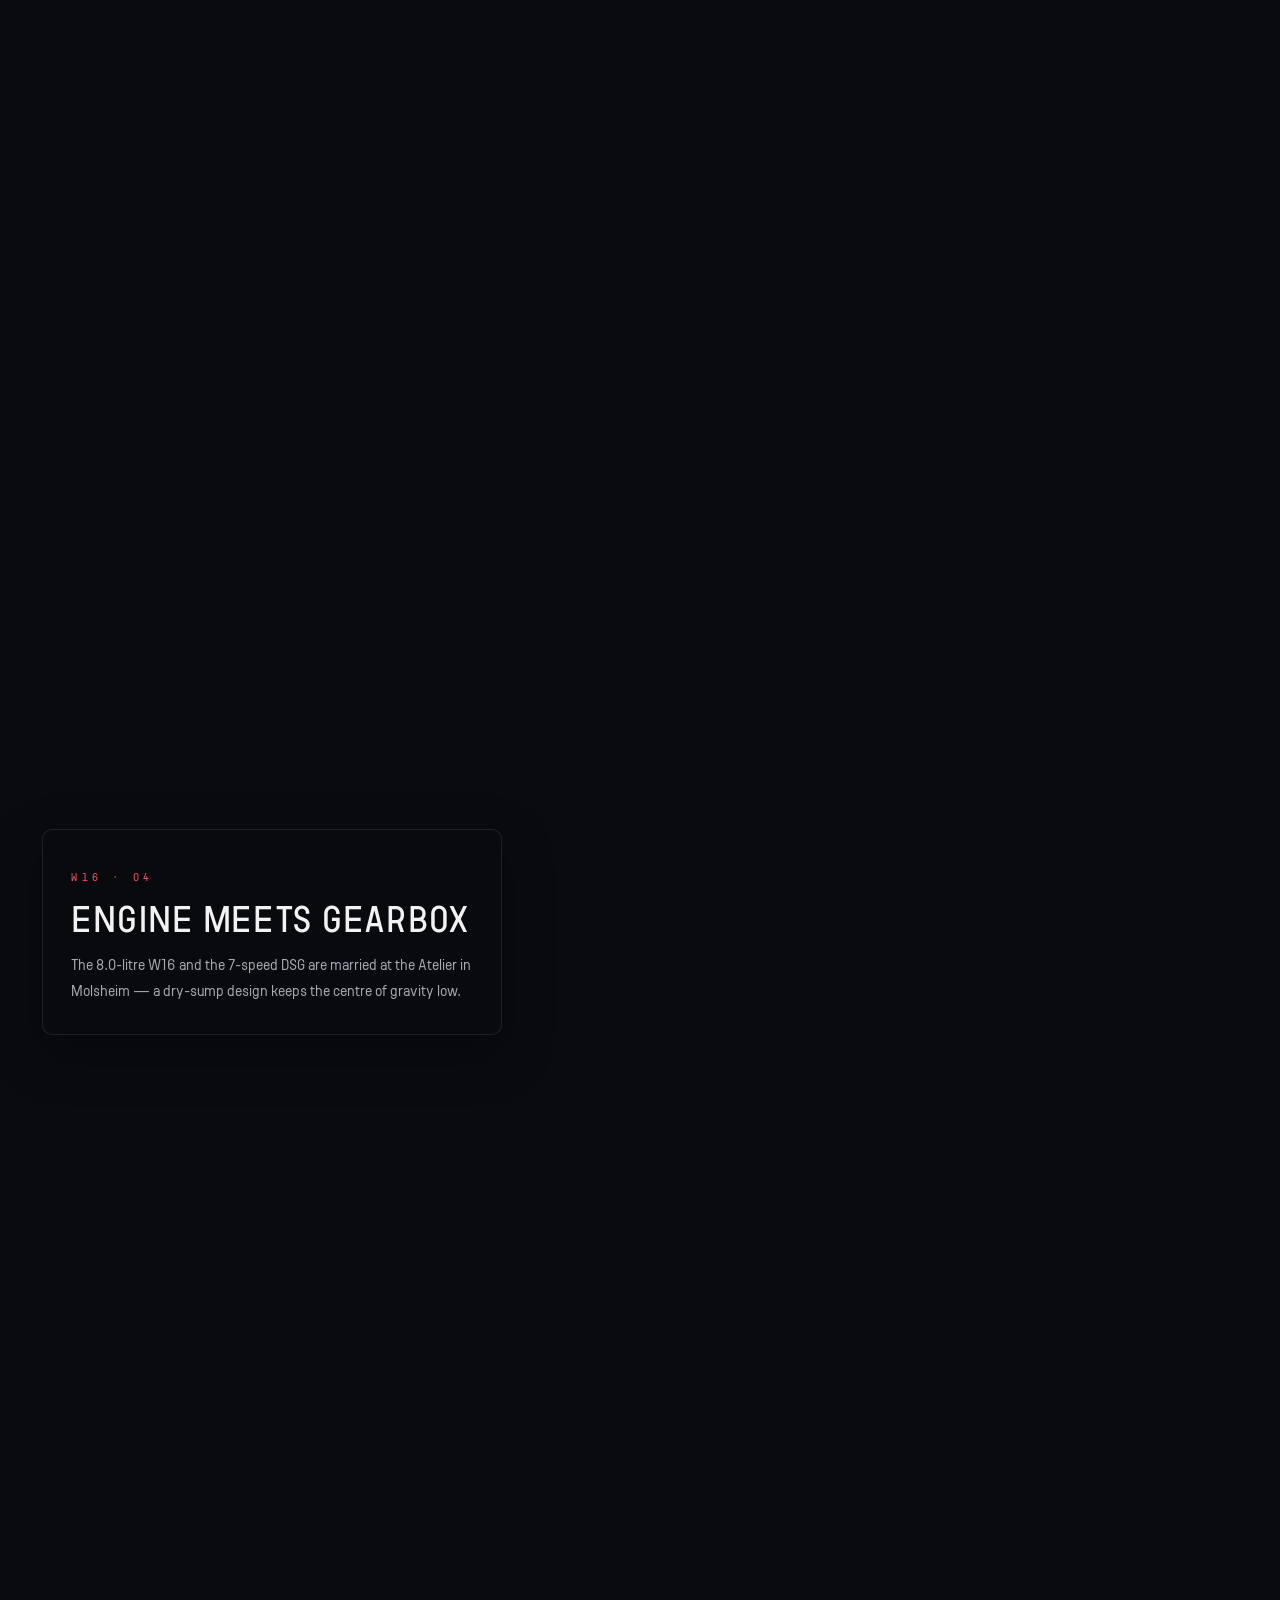
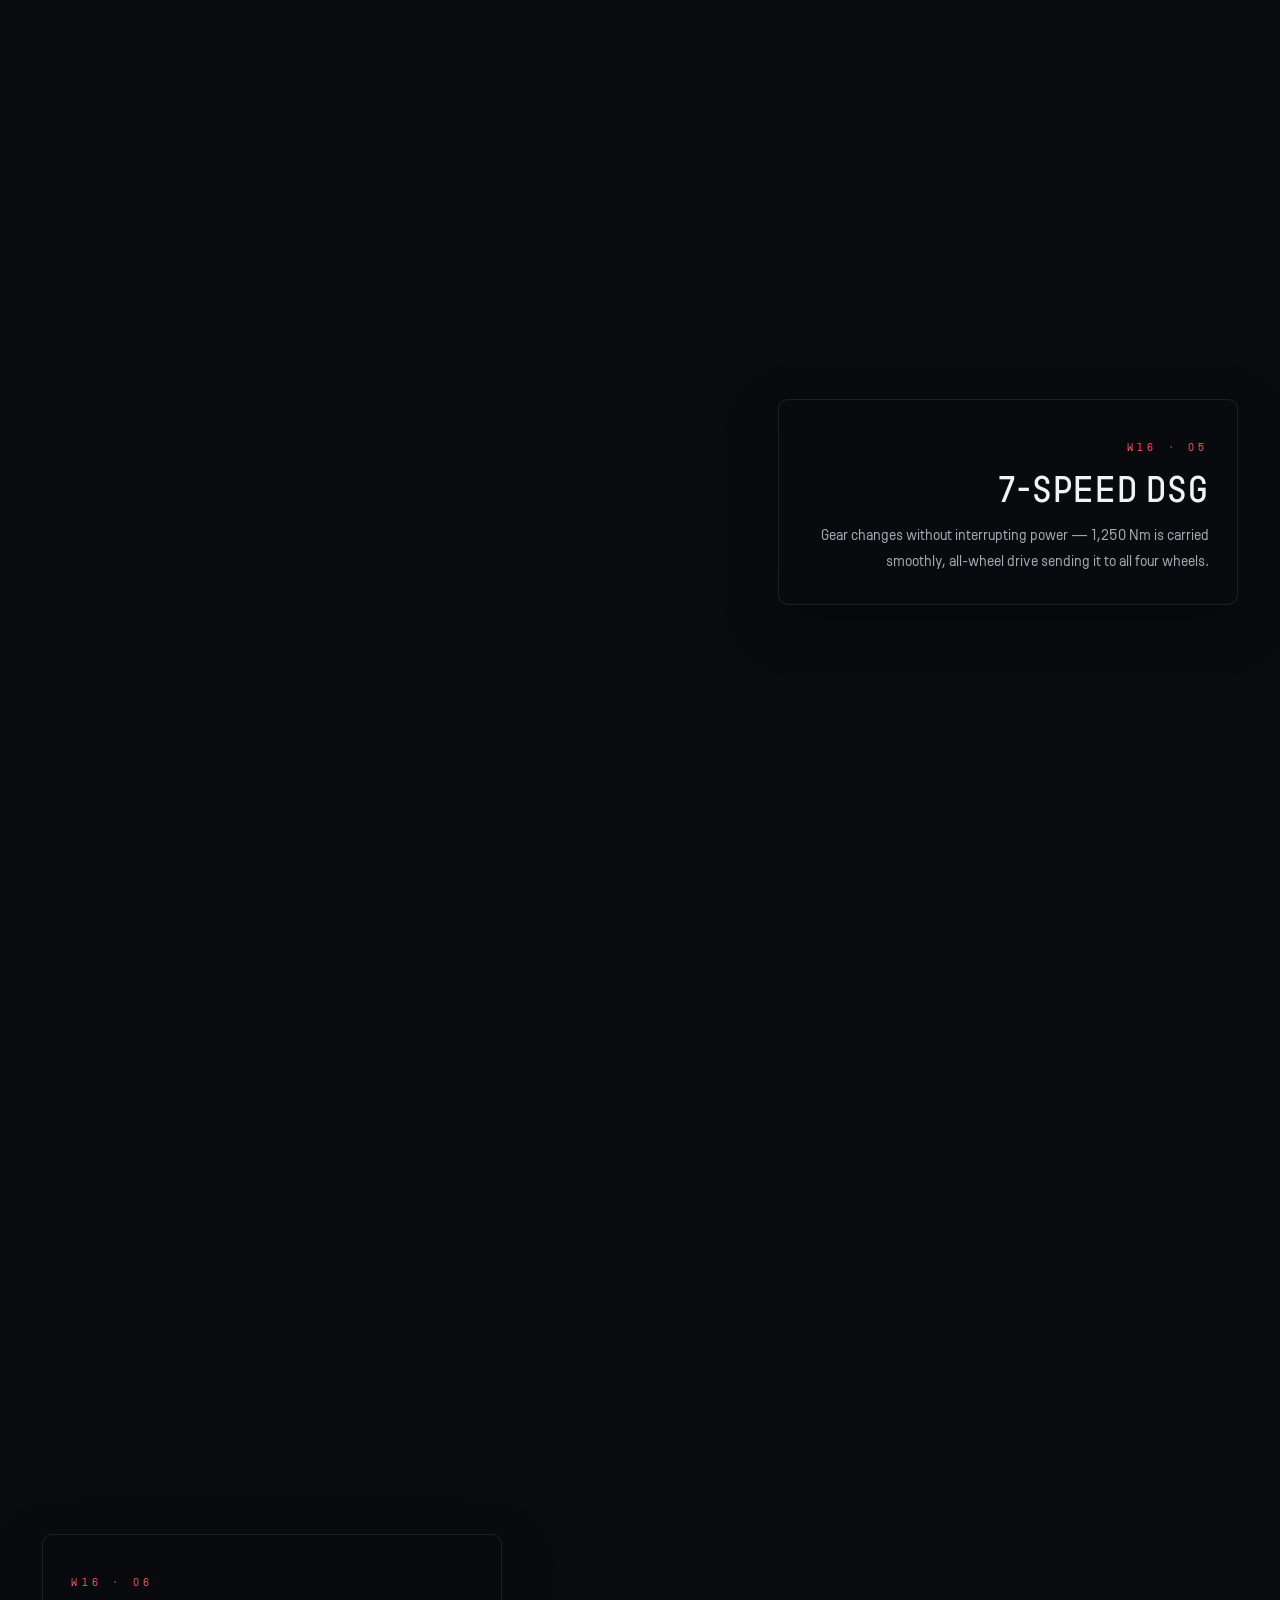
==== commit 08c3a890: "第5-6轮优化:01章去大标题改轻量小标题+信封合并+命名前置;02章 stats 紧凑化;bigstats 防换行;传奇版六卡折叠化+四图一行;10周年视频置章首;scrub 轨道 400vh 更慢" ====
--- a/en.html
+++ b/en.html
@@ -77,33 +77,33 @@
 <!-- ============ Prologue · 360° Orbit + Birth (no chapter title) ============ -->
 <section class="chapter chapter--dark" id="intro" style="padding-top:0;">
   <div class="scrub">
-    <div class="scrub__track" data-dur="20">
+    <div class="scrub__track" data-dur="15">
       <div class="scrub__sticky">
         <video class="scrub__video" src="video/veyron-360.mp4" muted playsinline preload="none" poster="img/scrub-poster.jpg"></video>
         <img class="scrub__poster" src="img/scrub-poster.jpg" alt="Veyron family 360°">
         <div class="scrub__veil"></div>
         <div class="scrub__ui">
-          <span class="scrub__label">SUPER SPORT · Scroll-driven</span>
+          <span class="scrub__label">360° · Scroll-driven</span>
           <span class="scrub__prog mono">TIME <b>00:00</b></span>
         </div>
         <div class="scrub__texts">
           <div class="scrub__text is-on">
-            <h3>1,200 PS<br><em>THE PINNACLE OF THE W16</em></h3>
-            <p>2010: larger turbochargers, new intercoolers and NACA roof intakes — the Super Sport, performance at its peak.</p>
+            <h3>2008 · The Roadster Is Born<br><em>GRAND SPORT</em></h3>
+            <p>The Veyron family's first convertible: 1,001 PS with a removable roof — 407 km/h when closed.</p>
           </div>
           <div class="scrub__text">
-            <h3>431.072 KM/H<br><em>WORLD RECORD</em></h3>
-            <p>On 4 July 2010, Pierre-Henri Raphanel rewrote the production-car world record at Ehra-Lessien.</p>
+            <h3>2010 · 431.072 KM/H<br><em>SUPER SPORT</em></h3>
+            <p>1,200 PS and NACA roof intakes — the production-car world record, set in July 2010.</p>
           </div>
           <div class="scrub__text">
-            <h3>30 UNITS<br><em>LIMITED LEGEND</em></h3>
-            <p>Born from the record car — the peak of the Veyron family's performance, limited to 30 units.</p>
+            <h3>2012 · ROOF-DOWN RECORD<br><em>GRAND SPORT VITESSE</em></h3>
+            <p>The 1,200 PS roadster king — 408.84 km/h in 2013, the open-top production record.</p>
           </div>
         </div>
         <div class="scrub__meter" aria-hidden="true">
           <span class="scrub__deg"><b>0</b>°</span>
           <i></i>
-          <span>Scroll progress</span>
+          <span>Rotation</span>
         </div>
       </div>
     </div>
@@ -116,41 +116,38 @@
       <p>From a sketch on an envelope in 1997, to the first firing of the W16 at 1,000+1 PS in 2001,<br>to series delivery in 2005 — 450 cars, eight years, and the meaning of "possible" redefined.</p>
     </div>
 
+  </div>
+</section>
+
+<!-- ============ 01 The Origins ============ -->
+<section class="chapter" id="origins" data-chapter>
+  <div class="wrap">
+    <div class="ch-head reveal">
+      <span class="ch-head__tag">01</span>
+      <h2>The Origins<span class="latin">起源</span></h2>
+    </div>
+
+    <!-- The name -->
+    <div class="media-row media-row--flip reveal" style="margin-top:clamp(2rem,5vh,3rem);">
+      <div class="media-row__media">
+        <img src="img/hist-pierre-veyron.jpg" alt="Historic photo of Pierre Veyron" loading="lazy">
+      </div>
+      <div class="media-row__body">
+        <span class="lbl">The Name</span>
+        <h3>Pierre Veyron: 1939 Le Mans Winner</h3>
+        <p>Pierre Veyron (1903–1970) was a Bugatti factory driver — in 1939, he and Jean-Pierre Wimille won the Le Mans 24 Hours in the Type 57G Tank. Naming this car after him is Bugatti's most solemn tribute to its heritage of speed.</p>
+      </div>
+    </div>
+
+    <!-- An 18-cylinder on an envelope -->
     <div class="media-row reveal">
       <div class="media-row__media">
-        <img src="img/hist-concepts-2000.jpg" alt="Veyron concept car on a salt flat" loading="lazy">
+        <img src="img/hist-piech.jpg" alt="Piëch's engine sketch" loading="lazy">
       </div>
       <div class="media-row__body">
         <span class="lbl">1997 → 2005 · From Sketch to Series</span>
-        <h3>An Idea on an Envelope</h3>
-        <p>In 1997, Ferdinand K. Piëch sketched an 18-cylinder engine on a train between Tokyo and Nagoya; in 1998, Volkswagen acquired the Bugatti brand. Four concept cars and countless engineering limits later — in 2005, the idea became reality.</p>
-      </div>
-    </div>
-  </div>
-</section>
-
-<!-- ============ 01 The Origins ============ -->
-<div class="chapter-break" id="origins" data-chapter>
-  <span class="chapter-break__wm" aria-hidden="true">01</span>
-  <div class="chapter-break__inner">
-    <span class="chapter-break__no">01</span>
-    <div>
-      <h2>The Origins<span class="latin">Origins</span></h2>
-      <p class="chapter-break__sub">From a sketch of an engine, to four concept cars, to the first firing of 1,000+1 PS in 2001 — the Veyron's path began with a refusal to accept the impossible.</p>
-    </div>
-  </div>
-</div>
-
-<section class="chapter">
-  <div class="wrap">
-    <div class="media-row reveal">
-      <div class="media-row__media">
-        <img src="img/hist-piech.jpg" alt="Piëch's engine sketch" loading="lazy">
-      </div>
-      <div class="media-row__body">
-        <span class="lbl">The Vision</span>
-        <h3>1997: An 18-Cylinder on an Envelope</h3>
-        <p>Ferdinand K. Piëch, then Chairman of Volkswagen AG, set the goal: an output beyond anything in existence. The discussion ran from V6 and V8 to V12 and on to 18 cylinders — a few months later, Volkswagen acquired the Bugatti brand, and the engine found its home.</p>
+        <h3>An 18-Cylinder on an Envelope</h3>
+        <p>Ferdinand K. Piëch, then Chairman of Volkswagen AG, set the goal: an output beyond anything in existence — the discussion ran from V6 and V8 to V12 and on to 18 cylinders. In 1997, he sketched the idea on a train between Tokyo and Nagoya; a few months later, Volkswagen acquired the Bugatti brand, and the engine found its home. In 2005, the idea became reality.</p>
       </div>
     </div>
 
@@ -209,28 +206,6 @@
       </figure>
     </div>
 
-    <!-- The name -->
-    <div class="media-row media-row--flip reveal" style="margin-top:clamp(3rem,7vh,5rem);">
-      <div class="media-row__media">
-        <img src="img/hist-pierre-veyron.jpg" alt="Historic photo of Pierre Veyron" loading="lazy">
-      </div>
-      <div class="media-row__body">
-        <span class="lbl">The Name</span>
-        <h3>Pierre Veyron: 1939 Le Mans Winner</h3>
-        <p>Pierre Veyron (1903–1970) was a Bugatti factory driver — in 1939, he and Jean-Pierre Wimille won the Le Mans 24 Hours in the Type 57G Tank. Naming this car after him is Bugatti's most solemn tribute to its heritage of speed.</p>
-      </div>
-    </div>
-
-    <div class="figrow figrow--2 reveal">
-      <figure class="figure">
-        <div class="figure__media"><img src="img/hist-lemans-1939.jpg" alt="Le Mans 1939" loading="lazy"></div>
-        <figcaption class="figure__cap"><span class="no">04</span><span class="zh">Le Mans 1939 — Pierre Veyron's winning drive in the 57G Tank.</span></figcaption>
-      </figure>
-      <figure class="figure">
-        <div class="figure__media"><img src="img/hist-57g-tank.jpg" alt="Type 57G Tank" loading="lazy"></div>
-        <figcaption class="figure__cap"><span class="no">05</span><span class="zh">Type 57G Tank — Le Mans winner in both 1937 and 1939.</span></figcaption>
-      </figure>
-    </div>
   </div>
 </section>
 
@@ -390,35 +365,11 @@
       </div>
     </div>
 
-    <div class="prose prose--center reveal" style="margin-top:clamp(3.2rem,8vh,5.5rem);">
-      <p class="lead">Numbers that tell the story of this engine.</p>
-    </div>
-
-    <div class="hcards reveal">
-      <article class="hcard">
-        <span class="hcard__year">W16 · 01</span>
-        <h3>Hand Assembly</h3>
-        <p class="hcard__num">3,500+ PARTS</p>
-        <p>Every part is assembled by hand, monitored throughout by test computers — no shortcuts, only precision.</p>
-      </article>
-      <article class="hcard">
-        <span class="hcard__year">W16 · 02</span>
-        <h3>A Compact Miracle</h3>
-        <p class="hcard__num">≈400 KG</p>
-        <p>No bigger than a V12, weighing about 400 kilograms — engineering that makes miracles compact.</p>
-      </article>
-      <article class="hcard">
-        <span class="hcard__year">W16 · 03</span>
-        <h3>Asymmetric Firing</h3>
-        <p class="hcard__num">45° GAPS</p>
-        <p>A stand-alone asymmetric firing order gives the W16 a sound like no other engine on earth.</p>
-      </article>
-      <article class="hcard">
-        <span class="hcard__year">W16 · 04</span>
-        <h3>Two-Circuit Cooling</h3>
-        <p class="hcard__num">40+ L</p>
-        <p>A two-circuit engine cooling system of more than 40 litres, with a separate circuit for the intercoolers — on a scale never seen in the industry.</p>
-      </article>
+    <div class="stats reveal">
+      <div class="stat"><b><em>3,500+</em></b><span>PARTS · HAND ASSEMBLY</span></div>
+      <div class="stat"><b><em>≈400</em> KG</b><span>W16 ENGINE</span></div>
+      <div class="stat"><b><em>45°</em> GAPS</b><span>ASYMMETRIC FIRING</span></div>
+      <div class="stat"><b><em>40+</em> L</b><span>TWO-CIRCUIT COOLING</span></div>
     </div>
 
   </div>
@@ -447,11 +398,6 @@
         <h3>Loris Bicocchi and the First Drive</h3>
         <p>In 2001, a phone call changed Loris Bicocchi's career — the first drive took place at Michelin's Ladoux test track, in a red-and-black prototype. At the time, the Veyron delivered twice the power of any other production car; there was no reference point, and everything had to be rebuilt from scratch.</p>
       </div>
-    </div>
-
-    <div class="quote reveal">
-      <blockquote>I was so excited that I couldn't even wait for the official tests on Monday morning — I went on Sunday.</blockquote>
-      <figcaption><b>Loris Bicocchi</b> — Veyron chief test driver · First drive 2001</figcaption>
     </div>
 
     <div class="figrow reveal">
@@ -522,7 +468,9 @@
 
     <div class="media-row media-row--flip reveal">
       <div class="media-row__media">
-        <img src="img/vitesse-01.jpg" alt="Grand Sport Vitesse by the sea" loading="lazy">
+        <video autoplay muted loop playsinline preload="metadata" poster="img/vitesse-01.jpg" data-autoview>
+          <source src="video/vitesse-drive.mp4" type="video/mp4">
+        </video>
       </div>
       <div class="media-row__body">
         <span class="lbl">Grand Sport Vitesse · 2012</span>
@@ -600,6 +548,24 @@
       </div>
     </div>
 
+    <div class="points reveal">
+      <article class="point">
+        <span class="point__no">Legacy · 01</span>
+        <h3>A Name, Passed On</h3>
+        <p>From Pierre Veyron, Le Mans winner of 1939, to the Veyron 16.4 of 2005 — speed and glory, in one line.</p>
+      </article>
+      <article class="point">
+        <span class="point__no">Legacy · 02</span>
+        <h3>The Relay of Records</h3>
+        <p>407 → 431.072 → 408.84 → 490.484 — the production-car record baton never touched the ground.</p>
+      </article>
+      <article class="point">
+        <span class="point__no">Legacy · 03</span>
+        <h3>From Molsheim to the World</h3>
+        <p>450 cars scattered across the globe — each one a witness to its era.</p>
+      </article>
+    </div>
+
     <figure class="figure reveal">
       <div class="figure__media">
         <img src="img/rec407-03.jpg" alt="The Veyron on record day" loading="lazy">
@@ -732,43 +698,31 @@
       </div>
     </div>
 
-    <div class="hcards hcards--3 reveal">
-      <article class="hcard">
-        <span class="hcard__year">2013 · 08</span>
-        <h3>Jean-Pierre Wimille</h3>
-        <p class="hcard__num">3 Cars</p>
+    <div class="legends-mini reveal">
+      <details class="lmini">
+        <summary><span class="lmini__top"><span class="lmini__year">2013 · 08</span><em class="lmini__num">3 CARS</em></span><b>Jean-Pierre Wimille</b></summary>
         <p>Homage to the 1937 Le Mans-winning 57G Tank: Bleu Wimille, the Le Mans circuit silhouette beneath the rear wing.</p>
-      </article>
-      <article class="hcard">
-        <span class="hcard__year">2013 · 09</span>
-        <h3>Jean Bugatti</h3>
-        <p class="hcard__num">3 Cars</p>
+      </details>
+      <details class="lmini">
+        <summary><span class="lmini__top"><span class="lmini__year">2013 · 09</span><em class="lmini__num">3 CARS</em></span><b>Jean Bugatti</b></summary>
         <p>Homage to the 57SC Atlantic: jet-black carbon, the first platinum horseshoe grille.</p>
-      </article>
-      <article class="hcard">
-        <span class="hcard__year">2013 · 11</span>
-        <h3>Meo Costantini</h3>
-        <p class="hcard__num">3 Cars</p>
+      </details>
+      <details class="lmini">
+        <summary><span class="lmini__top"><span class="lmini__year">2013 · 11</span><em class="lmini__num">3 CARS</em></span><b>Meo Costantini</b></summary>
         <p>Homage to the Type 35 and the Targa Florio: light-blue carbon, the Targa circuit drawn beneath the wing.</p>
-      </article>
-      <article class="hcard">
-        <span class="hcard__year">2014 · 03</span>
-        <h3>Rembrandt Bugatti</h3>
-        <p class="hcard__num">3 Cars</p>
+      </details>
+      <details class="lmini">
+        <summary><span class="lmini__top"><span class="lmini__year">2014 · 03</span><em class="lmini__num">3 CARS</em></span><b>Rembrandt Bugatti</b></summary>
         <p>Homage to the sculptor Rembrandt: bronze-tinted carbon with Cognac leather.</p>
-      </article>
-      <article class="hcard">
-        <span class="hcard__year">2014 · 04</span>
-        <h3>Black Bess</h3>
-        <p class="hcard__num">3 Cars</p>
+      </details>
+      <details class="lmini">
+        <summary><span class="lmini__top"><span class="lmini__year">2014 · 04</span><em class="lmini__num">3 CARS</em></span><b>Black Bess</b></summary>
         <p>Homage to the Type 18 "Black Bess": all-black carbon with gold accents — a speed legend from 1913.</p>
-      </article>
-      <article class="hcard">
-        <span class="hcard__year">2014 · 08</span>
-        <h3>Ettore Bugatti</h3>
-        <p class="hcard__num">3 Cars</p>
+      </details>
+      <details class="lmini">
+        <summary><span class="lmini__top"><span class="lmini__year">2014 · 08</span><em class="lmini__num">3 CARS</em></span><b>Ettore Bugatti</b></summary>
         <p>Homage to the Type 41 Royale: a black-and-white "Yin-Yang" split of polished aluminium and carbon.</p>
-      </article>
+      </details>
     </div>
 
     <div class="figrow figrow--4 reveal">
@@ -812,6 +766,29 @@
 <section class="chapter chapter--dark">
   <div class="wrap" style="margin-top:clamp(3rem,7vh,5rem);">
     <div class="chapter-video reveal">
+      <video autoplay muted loop playsinline preload="metadata" poster="video/anniversary-10y-poster.jpg" data-autoview>
+        <source src="video/anniversary-10y.mp4" type="video/mp4">
+      </video>
+      <div class="chapter-video__veil"></div>
+      <div class="chapter-video__inner">
+        <span class="chapter-video__no">10 YEARS OF THE VEYRON · 2015</span>
+        <h3>Ten Years of a Legend</h3>
+        <p>In 2015, the Veyron turned ten — from the first delivery in 2005 to all 450 cars sold, one car wrote an era.</p>
+      </div>
+    </div>
+
+    <div class="media-row reveal">
+      <div class="media-row__media">
+        <img src="img/fkp-01.jpg" alt="Bugatti F.K.P. Hommage" loading="lazy">
+      </div>
+      <div class="media-row__body">
+        <span class="lbl">Legacy · 2026</span>
+        <h3>An Homage, Twenty Years On</h3>
+        <p>Unveiled at Rétromobile Paris in January 2026 alongside the original Veyron 16.4. The three-dimensional horseshoe grille is machined from a solid block of aluminium; the red exterior finish uses advanced layering — a silver aluminium-based coat beneath a red-tinted clear coat, creating extraordinary depth as light moves across it. A circular, Bauhaus steering wheel and an Audemars Piguet timepiece set into the dashboard — every detail honours Piëch's 1997 idea.</p>
+      </div>
+    </div>
+
+    <div class="chapter-video reveal" style="margin-top:clamp(3rem,7vh,5rem);">
       <video autoplay muted loop playsinline preload="metadata" poster="video/fkp-poster.jpg" data-autoview>
         <source src="video/fkp-hommage.mp4" type="video/mp4">
       </video>
@@ -823,18 +800,7 @@
       </div>
     </div>
 
-    <div class="media-row reveal">
-      <div class="media-row__media">
-        <img src="img/fkp-01.jpg" alt="Bugatti F.K.P. Hommage" loading="lazy">
-      </div>
-      <div class="media-row__body">
-        <span class="lbl">Legacy · 2026</span>
-        <h3>An Homage, Twenty Years On</h3>
-        <p>Unveiled at Rétromobile Paris in January 2026 alongside the original Veyron 16.4. The three-dimensional horseshoe grille is machined from a solid block of aluminium; the red exterior finish uses advanced layering — a silver aluminium-based coat beneath a red-tinted clear coat, creating extraordinary depth as light moves across it. A circular, Bauhaus steering wheel and an Audemars Piguet timepiece set into the dashboard — every detail honours Piëch's 1997 idea.</p>
-      </div>
-    </div>
-
-    <div class="figrow reveal">
+    <div class="figrow figrow--2 reveal">
       <figure class="figure">
         <div class="figure__media"><img src="img/fkp-side.jpg" alt="Two generations side by side" loading="lazy"></div>
         <figcaption class="figure__cap"><span class="no">01</span><span class="zh">Two generations — the 16.4 of 2005 and the F.K.P. Hommage of 2026.</span></figcaption>
@@ -842,10 +808,6 @@
       <figure class="figure">
         <div class="figure__media"><img src="img/fkp-design.jpg" alt="F.K.P. Hommage design study" loading="lazy"></div>
         <figcaption class="figure__cap"><span class="no">02</span><span class="zh">Design — A. Schmid and the Bugatti design team.</span></figcaption>
-      </figure>
-      <figure class="figure">
-        <div class="figure__media"><img src="img/fkp20-parade.jpg" alt="Paris night parade" loading="lazy"></div>
-        <figcaption class="figure__cap"><span class="no">03</span><span class="zh">Rétromobile Paris — historic Bugattis parade along the Seine.</span></figcaption>
       </figure>
     </div>
 
--- a/css/style.css
+++ b/css/style.css
@@ -534,8 +534,8 @@
 
 /* ---------- 360° 旋转(scroll scrub,官网同款) ---------- */
 .scrub { position: relative; }
-/* 320vh:滚动 320vh 转 360°,缓速从容;配合 JS 弹簧惯性更丝滑 */
-.scrub__track { position: relative; height: 320vh; }
+/* 400vh:滚动 400vh 转 360°,缓速从容;配合 JS 弹簧惯性更丝滑 */
+.scrub__track { position: relative; height: 400vh; }
 .scrub__sticky {
   position: sticky;
   top: 0;
@@ -885,13 +885,14 @@
 .stat b em { font-style: normal; color: var(--accent-soft); }
 .stat span {
   display: block;
-  margin-top: .5rem;
-  font-family: var(--font-mono);
-  font-size: .74rem;
-  letter-spacing: .26em;
+  margin-top: .45rem;
+  font-family: var(--font-mono);
+  font-size: .62rem;
+  letter-spacing: .22em;
   text-transform: uppercase;
   color: var(--ink-faint);
 }
+@media (max-width: 980px) { .stats { grid-template-columns: repeat(2, 1fr); } }
 @media (max-width: 720px) { .stats { grid-template-columns: repeat(2, 1fr); } }
 
 /* ---------- 图文交替(divo 风格) ---------- */
@@ -1542,7 +1543,7 @@
   gap: 7px;
   background: linear-gradient(180deg, rgba(255,255,255,0.02), transparent);
 }
-.bigstats__item b { font-size: clamp(30px, 3.6vw, 44px); font-weight: 400; color: #fff; line-height: 1; font-family: var(--font-display); }
+.bigstats__item b { font-size: clamp(24px, 3vw, 34px); font-weight: 400; color: #fff; line-height: 1.15; font-family: var(--font-display); white-space: nowrap; }
 .bigstats__item b em { font-style: normal; color: var(--accent-soft); }
 .bigstats__item span { font-size: 12.5px; color: var(--ink-faint); letter-spacing: 0.2em; text-transform: uppercase; font-family: var(--font-mono); }
 
@@ -1664,8 +1665,70 @@
    - hero wordmark 为内联 SVG(白色文字),取消 invert 反色
    - figrow--4 两列布局(传奇版四图)
    ============================================================ */
-.hero__wordmark { filter: none; height: auto; }
-.figrow--4 { grid-template-columns: repeat(2, 1fr); }
+.hero__wordmark { filter: none; height: auto; text-shadow: 0 4px 44px rgba(0,0,0,.85); }
+.hero__mini { color: rgba(242,242,245,.96); text-shadow: 0 2px 22px rgba(0,0,0,.95); }
+.hero__veil {
+  background:
+    linear-gradient(to bottom, rgba(5,5,7,.62) 0%, rgba(5,5,7,.2) 42%, rgba(5,5,7,.97) 100%),
+    linear-gradient(to right, rgba(5,5,7,.55), transparent 62%);
+}
+/* 传奇版六卡折叠(3×2 紧凑) */
+.legends-mini {
+  display: grid;
+  grid-template-columns: repeat(3, 1fr);
+  gap: 16px;
+  margin: clamp(1.6rem, 4vh, 2.6rem) 0;
+}
+.lmini {
+  border: 1px solid var(--line-soft);
+  border-top: 2px solid var(--accent);
+  background: linear-gradient(180deg, rgba(255,255,255,0.02), transparent);
+  transition: border-color 0.4s, transform 0.4s var(--ease), box-shadow 0.4s;
+}
+.lmini:hover {
+  border-color: rgba(255, 90, 99, 0.45);
+  transform: translateY(-3px);
+  box-shadow: 0 14px 34px -18px rgba(228, 12, 23, 0.5);
+}
+.lmini summary {
+  display: flex;
+  flex-direction: column;
+  gap: 6px;
+  padding: 18px 20px 14px;
+  cursor: pointer;
+  list-style: none;
+  user-select: none;
+  position: relative;
+}
+.lmini summary::-webkit-details-marker { display: none; }
+.lmini summary::after {
+  content: '+';
+  position: absolute;
+  right: 18px;
+  top: 16px;
+  font-family: var(--font-mono);
+  font-size: 16px;
+  color: var(--accent-soft);
+  transition: transform 0.3s var(--ease);
+}
+.lmini[open] summary::after { transform: rotate(45deg); }
+.lmini__top { display: flex; align-items: center; gap: 8px; padding-right: 22px; }
+.lmini__year { font-family: var(--font-mono); font-size: 11px; color: var(--ink-faint); letter-spacing: 0.2em; white-space: nowrap; }
+.lmini__year::before { content: ''; display: inline-block; width: 5px; height: 5px; border-radius: 50%; background: var(--accent); margin-right: 8px; vertical-align: 1px; }
+.lmini b { font-family: var(--font-display); font-weight: 400; font-size: 19px; letter-spacing: 0.02em; line-height: 1.2; }
+.lmini__num { font-style: normal; font-family: var(--font-mono); font-size: 12px; color: var(--accent-soft); letter-spacing: 0.14em; margin-left: auto; white-space: nowrap; }
+.lmini p { padding: 0 20px 18px; color: var(--ink-dim); font-size: 13.5px; line-height: 1.8; border-top: 1px solid var(--line-soft); margin: 0 0 0; padding-top: 14px; }
+@media (max-width: 980px) {
+  .legends-mini { grid-template-columns: repeat(2, 1fr); }
+}
+@media (max-width: 860px) {
+  .legends-mini { grid-template-columns: 1fr; }
+  .lmini b { font-size: 17px; }
+}
+/* 传奇版四图一行 */
+.figrow--4 { grid-template-columns: repeat(4, 1fr); }
+@media (max-width: 980px) { .figrow--4 { grid-template-columns: repeat(2, 1fr); } }
+@media (max-width: 720px) { .figrow--4 { grid-template-columns: 1fr; } }
 /* 传奇版六卡 3×2 整齐排列 */
 .hcards--3 { grid-template-columns: repeat(3, 1fr); }
 @media (max-width: 860px) { .hcards--3 { grid-template-columns: 1fr; } }
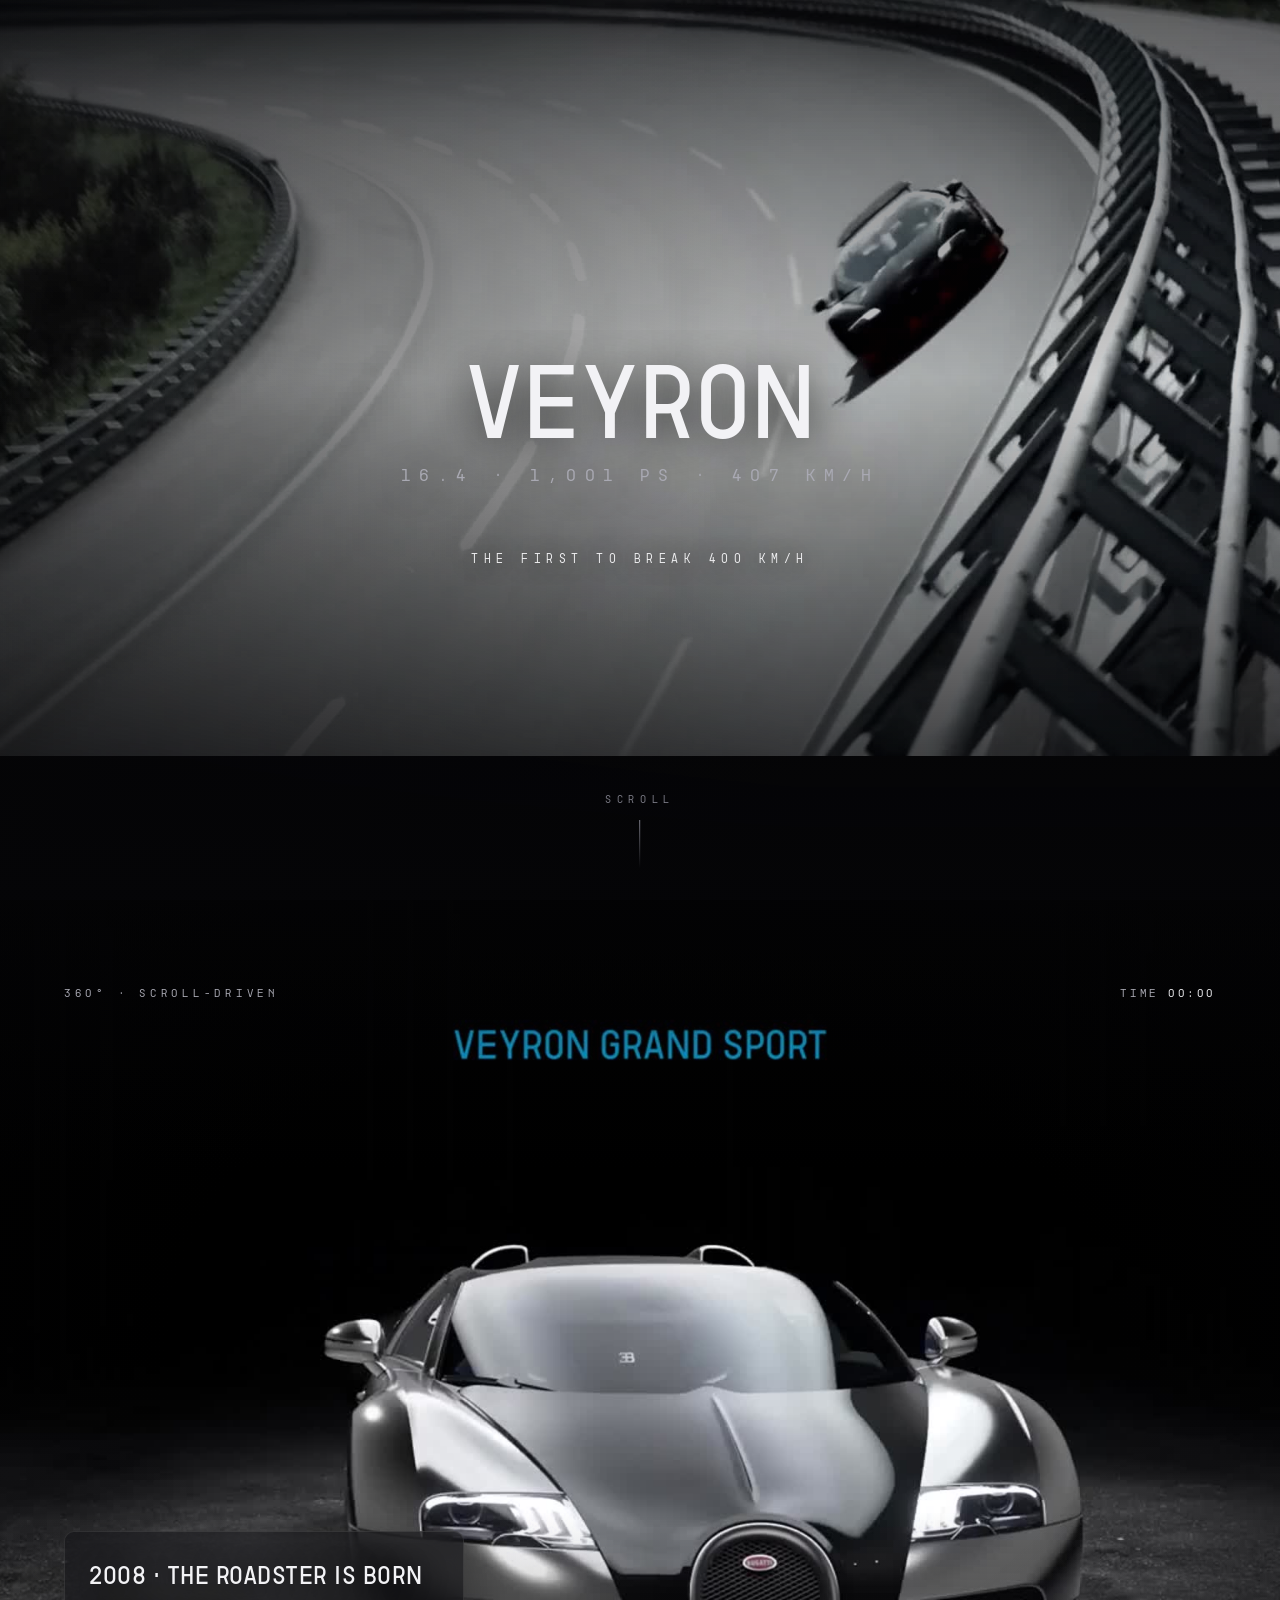
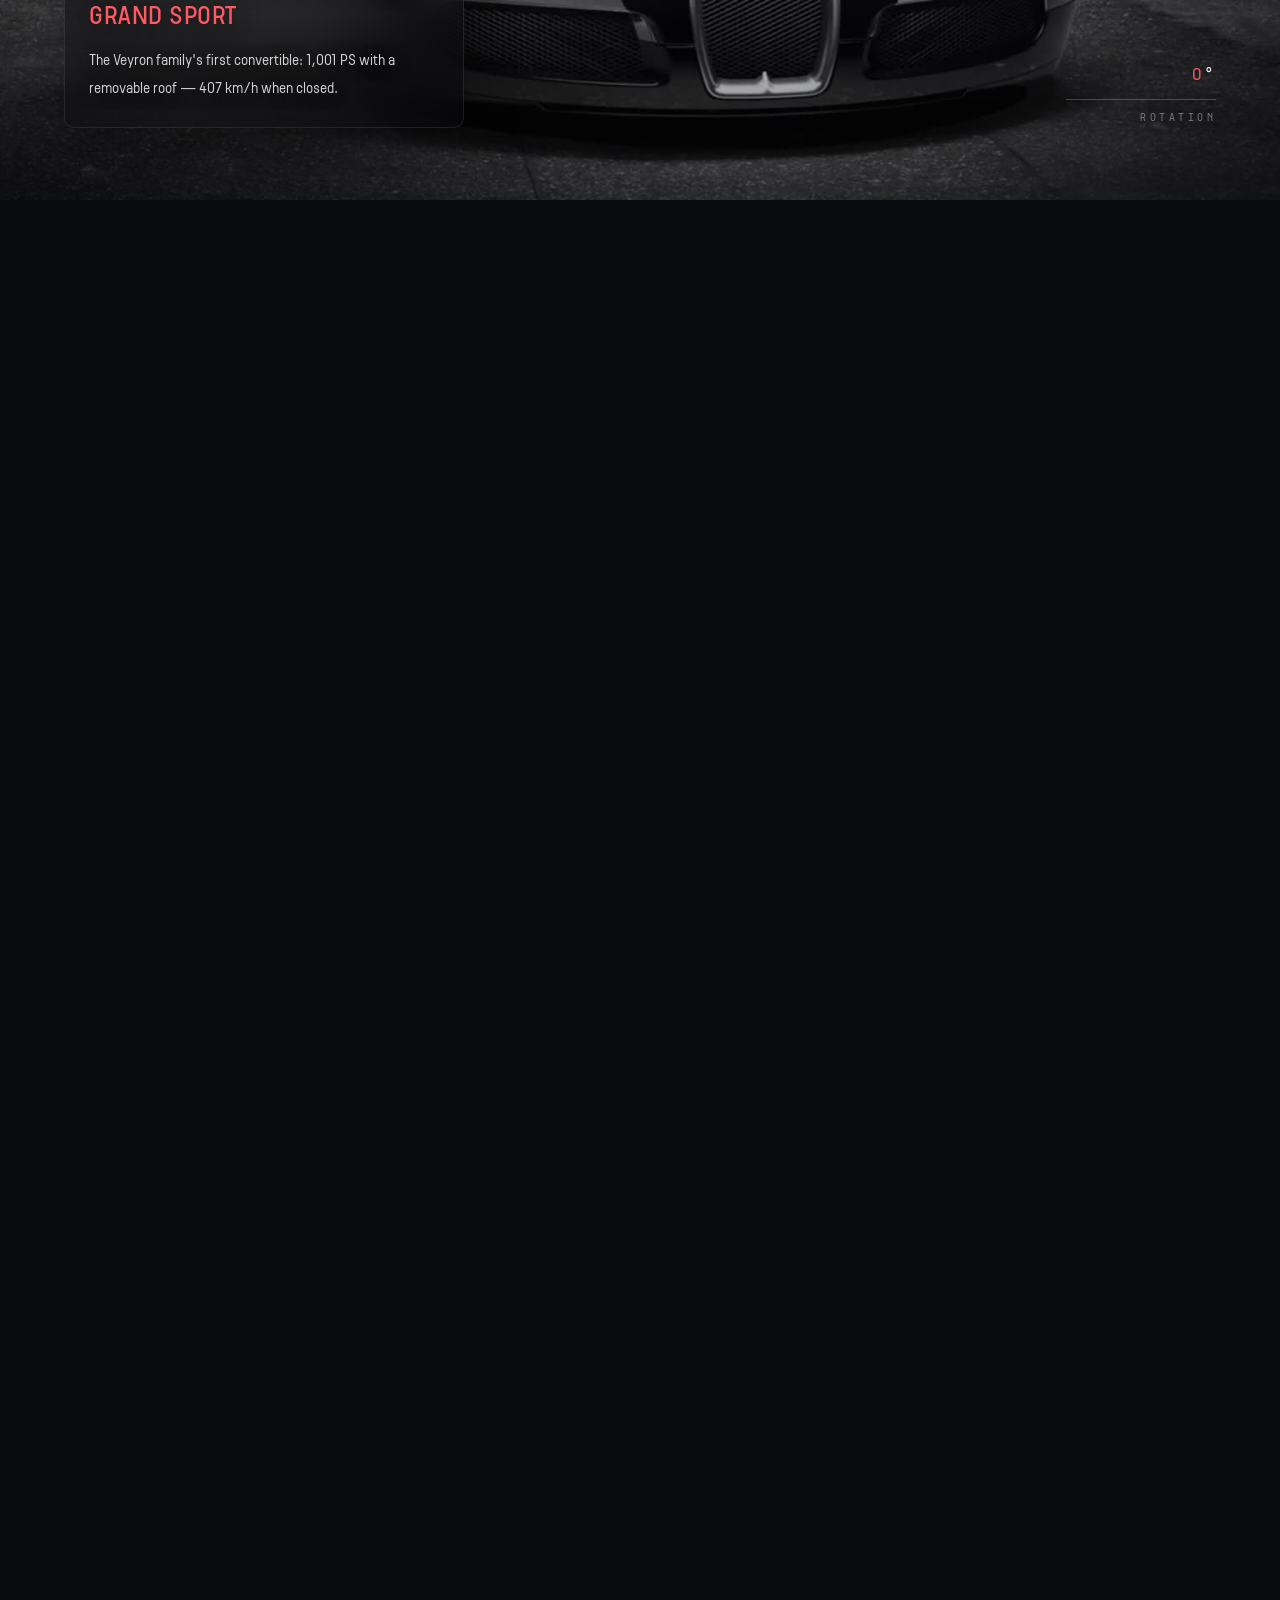
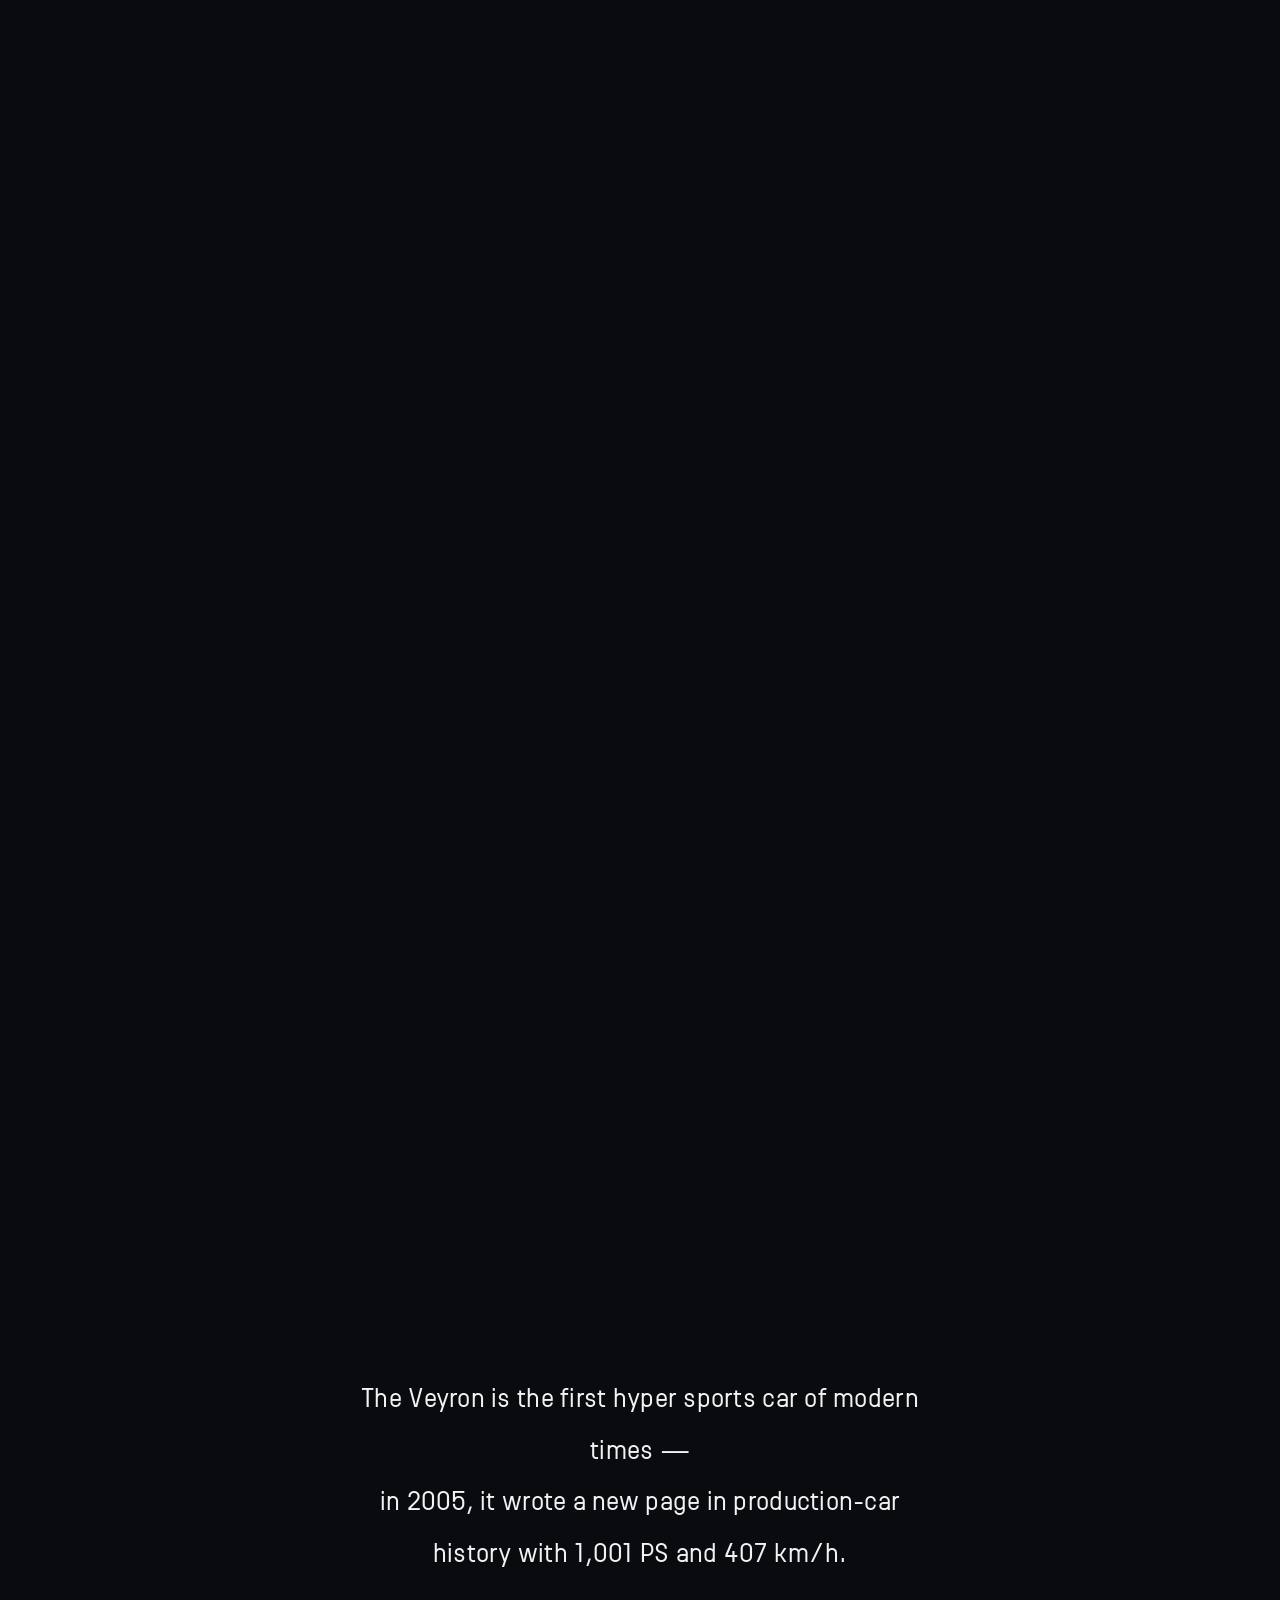
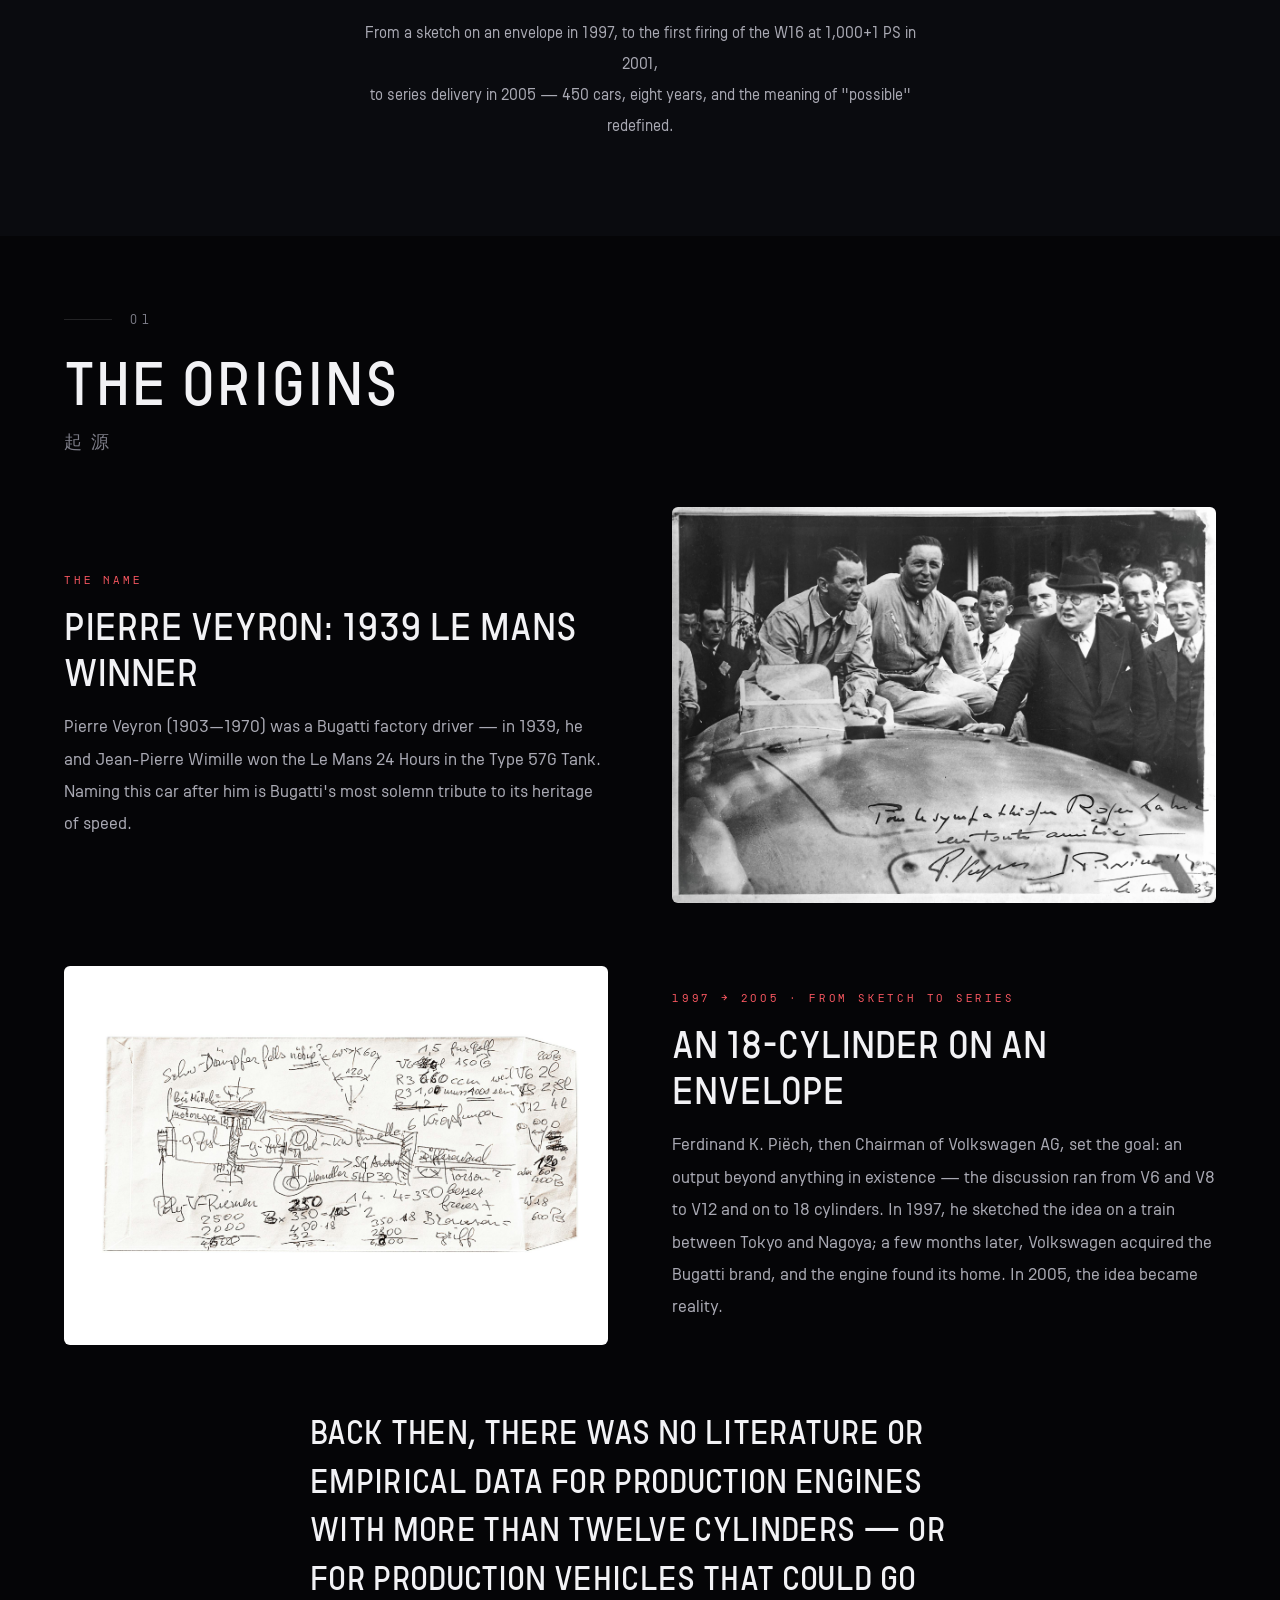
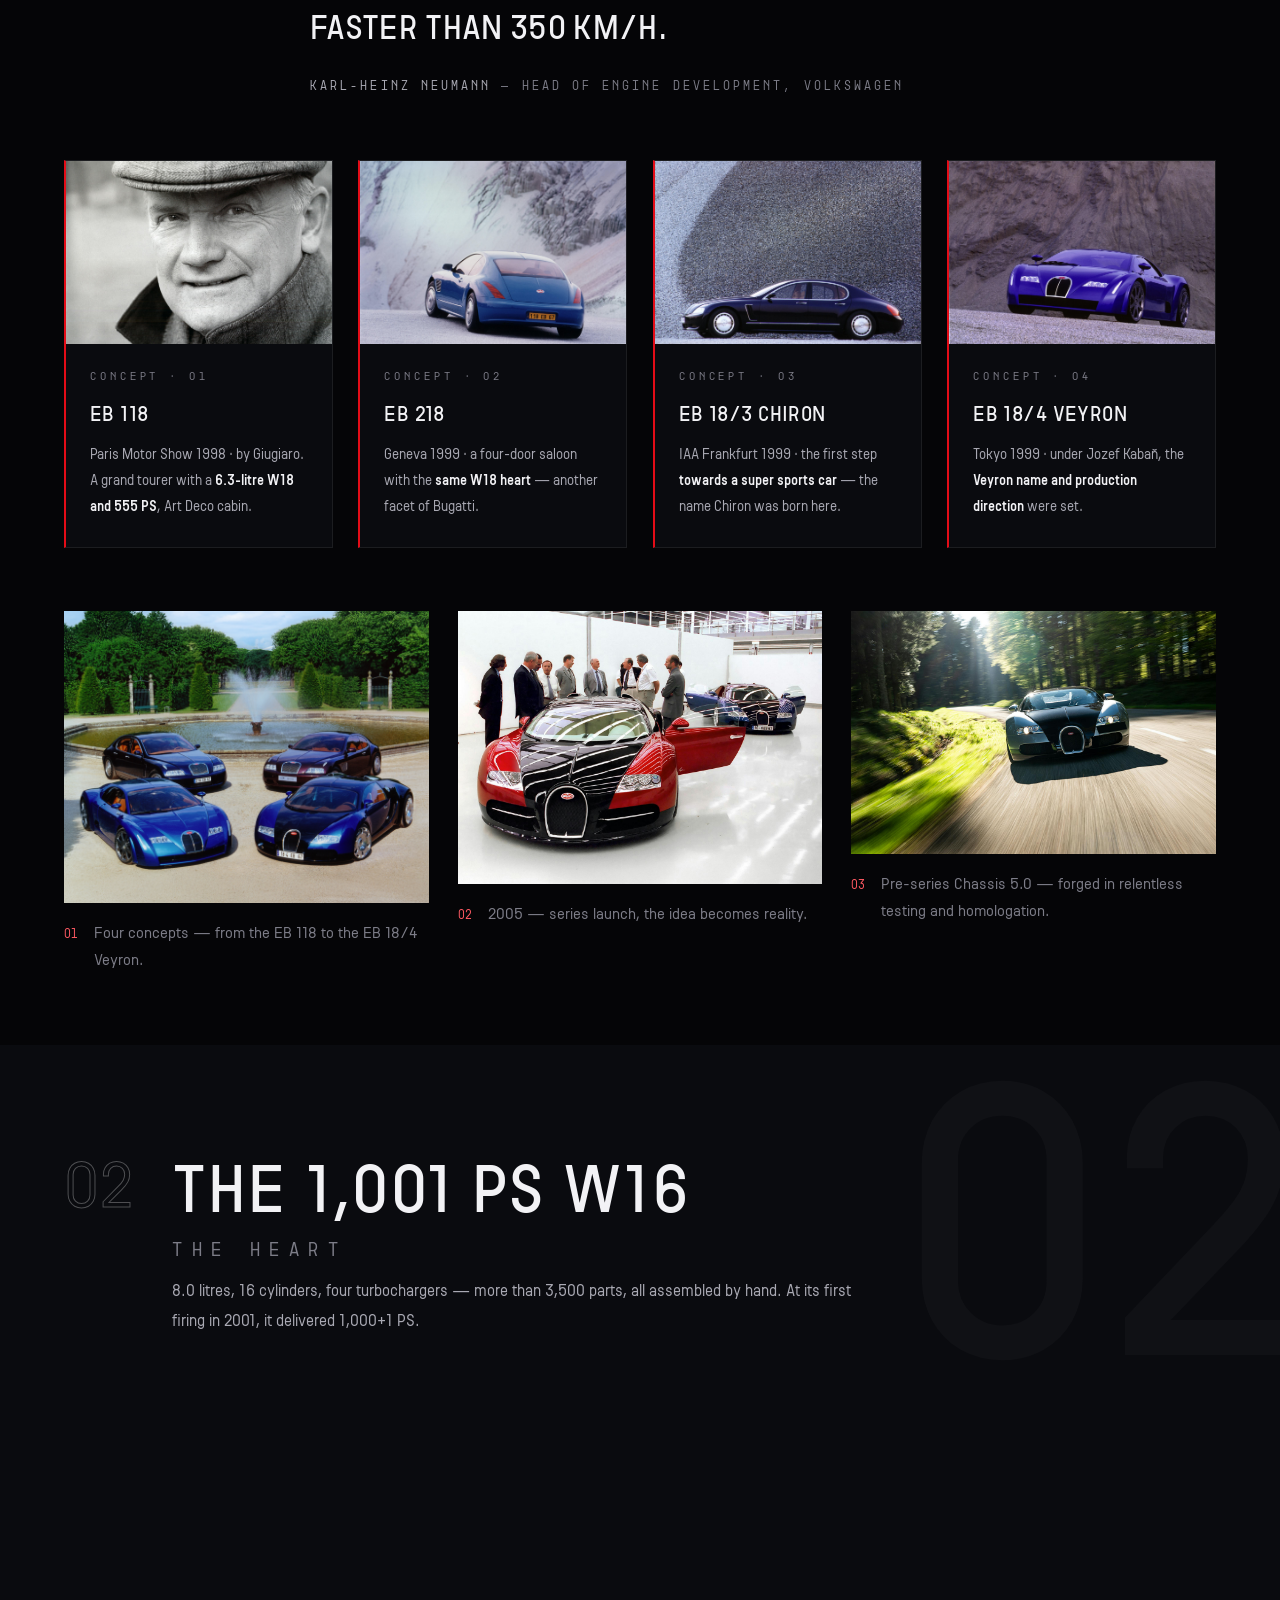
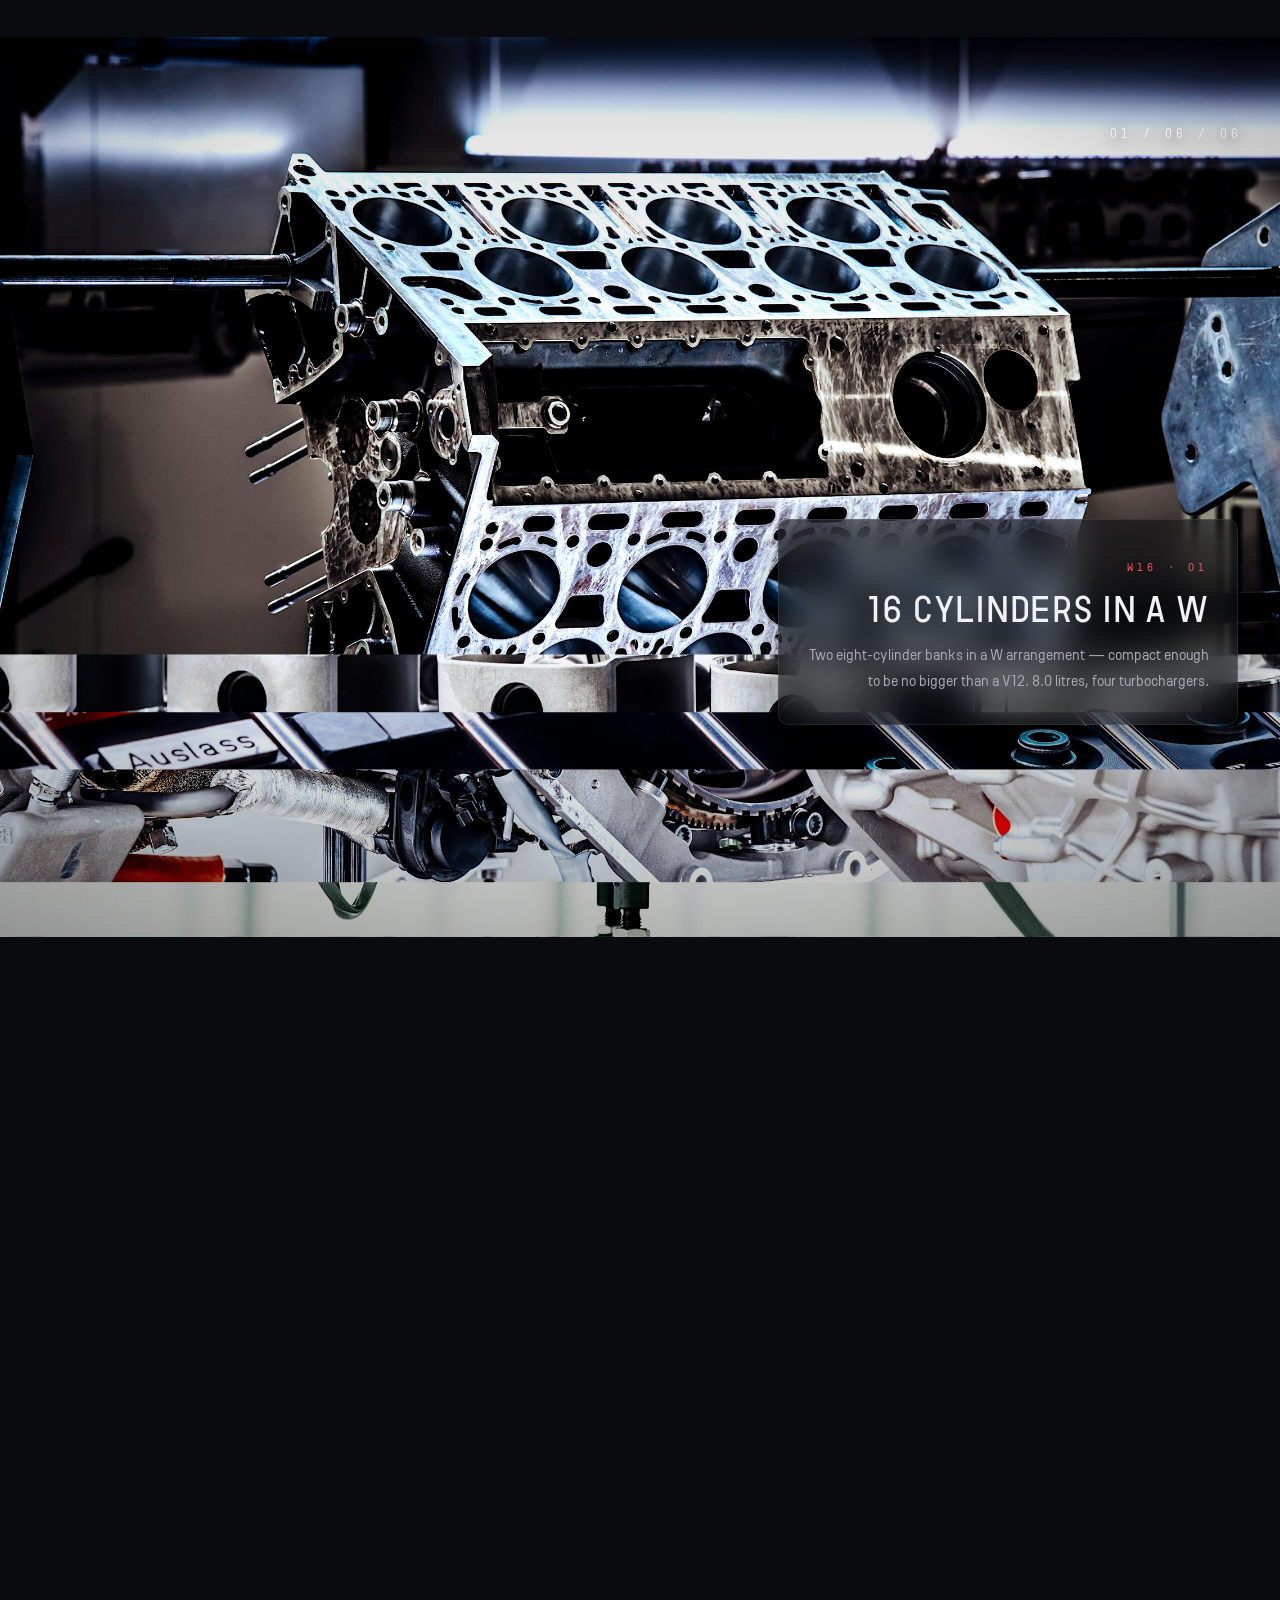
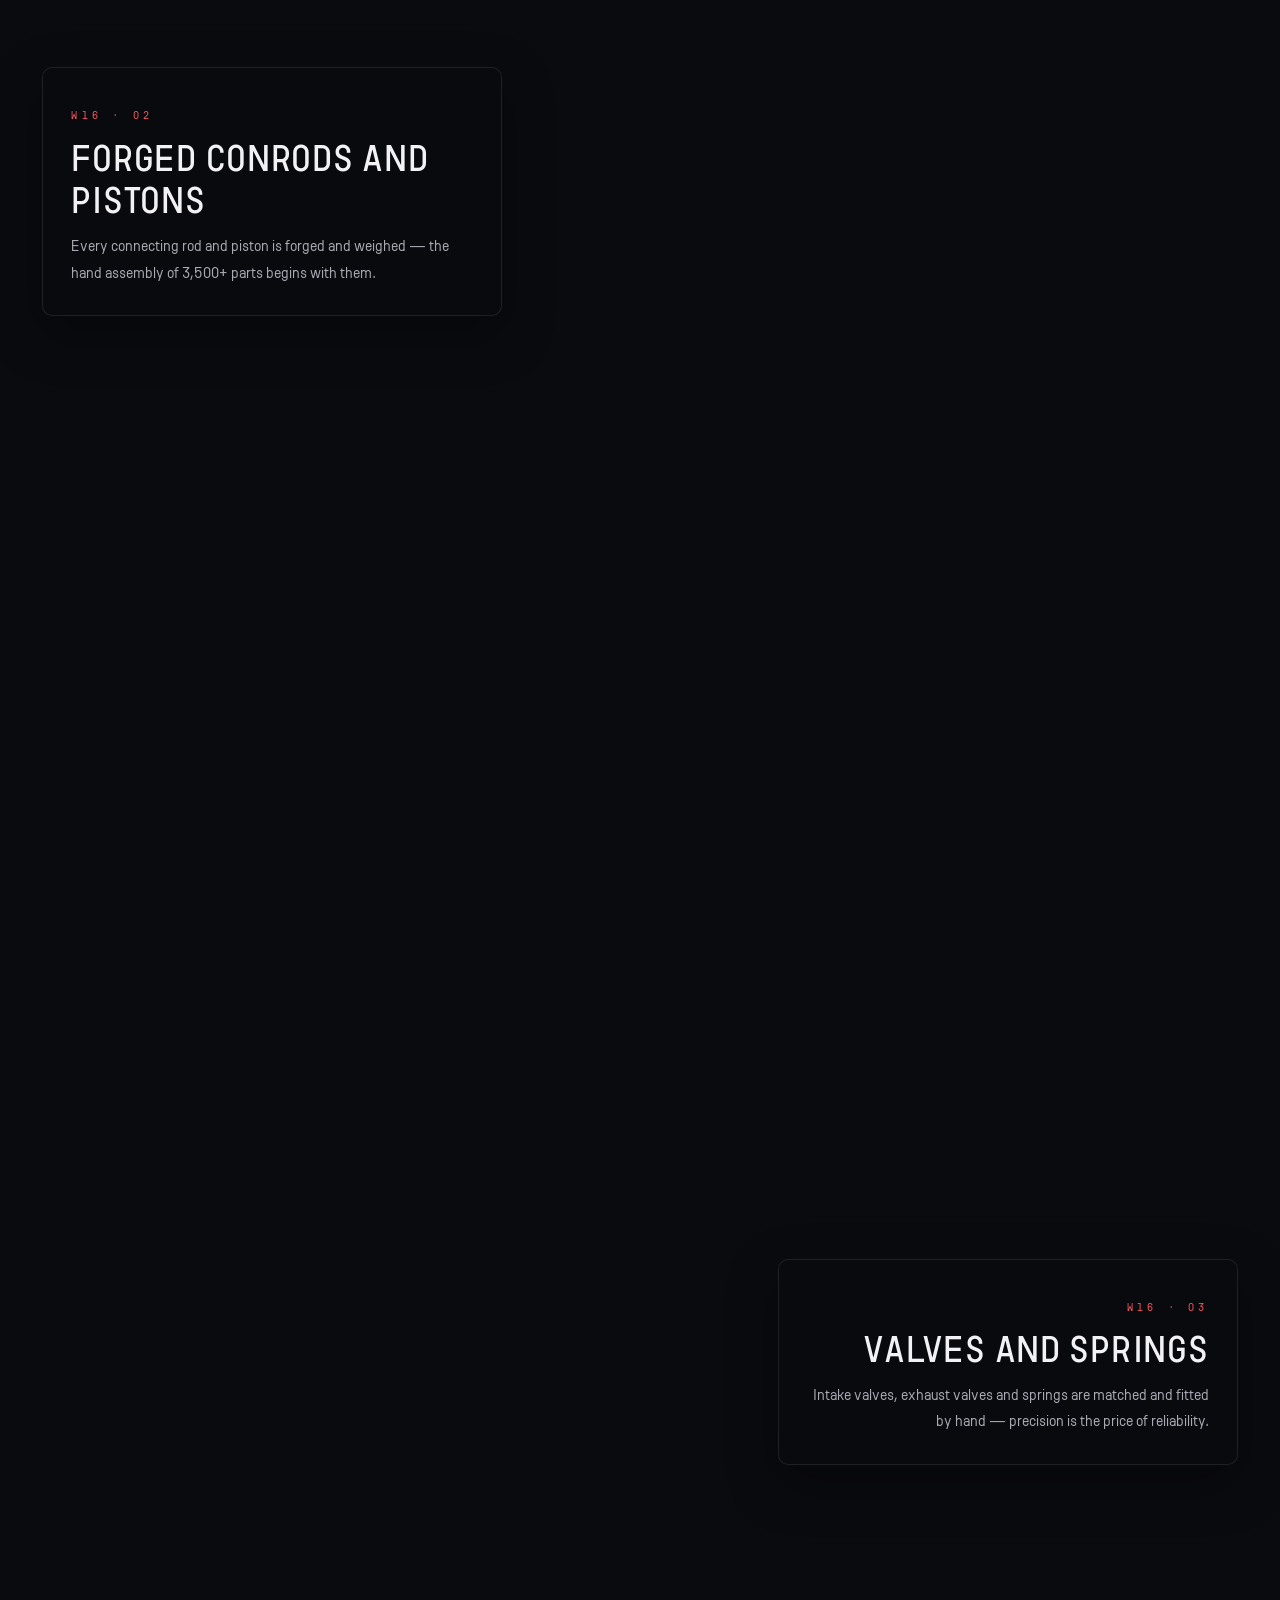
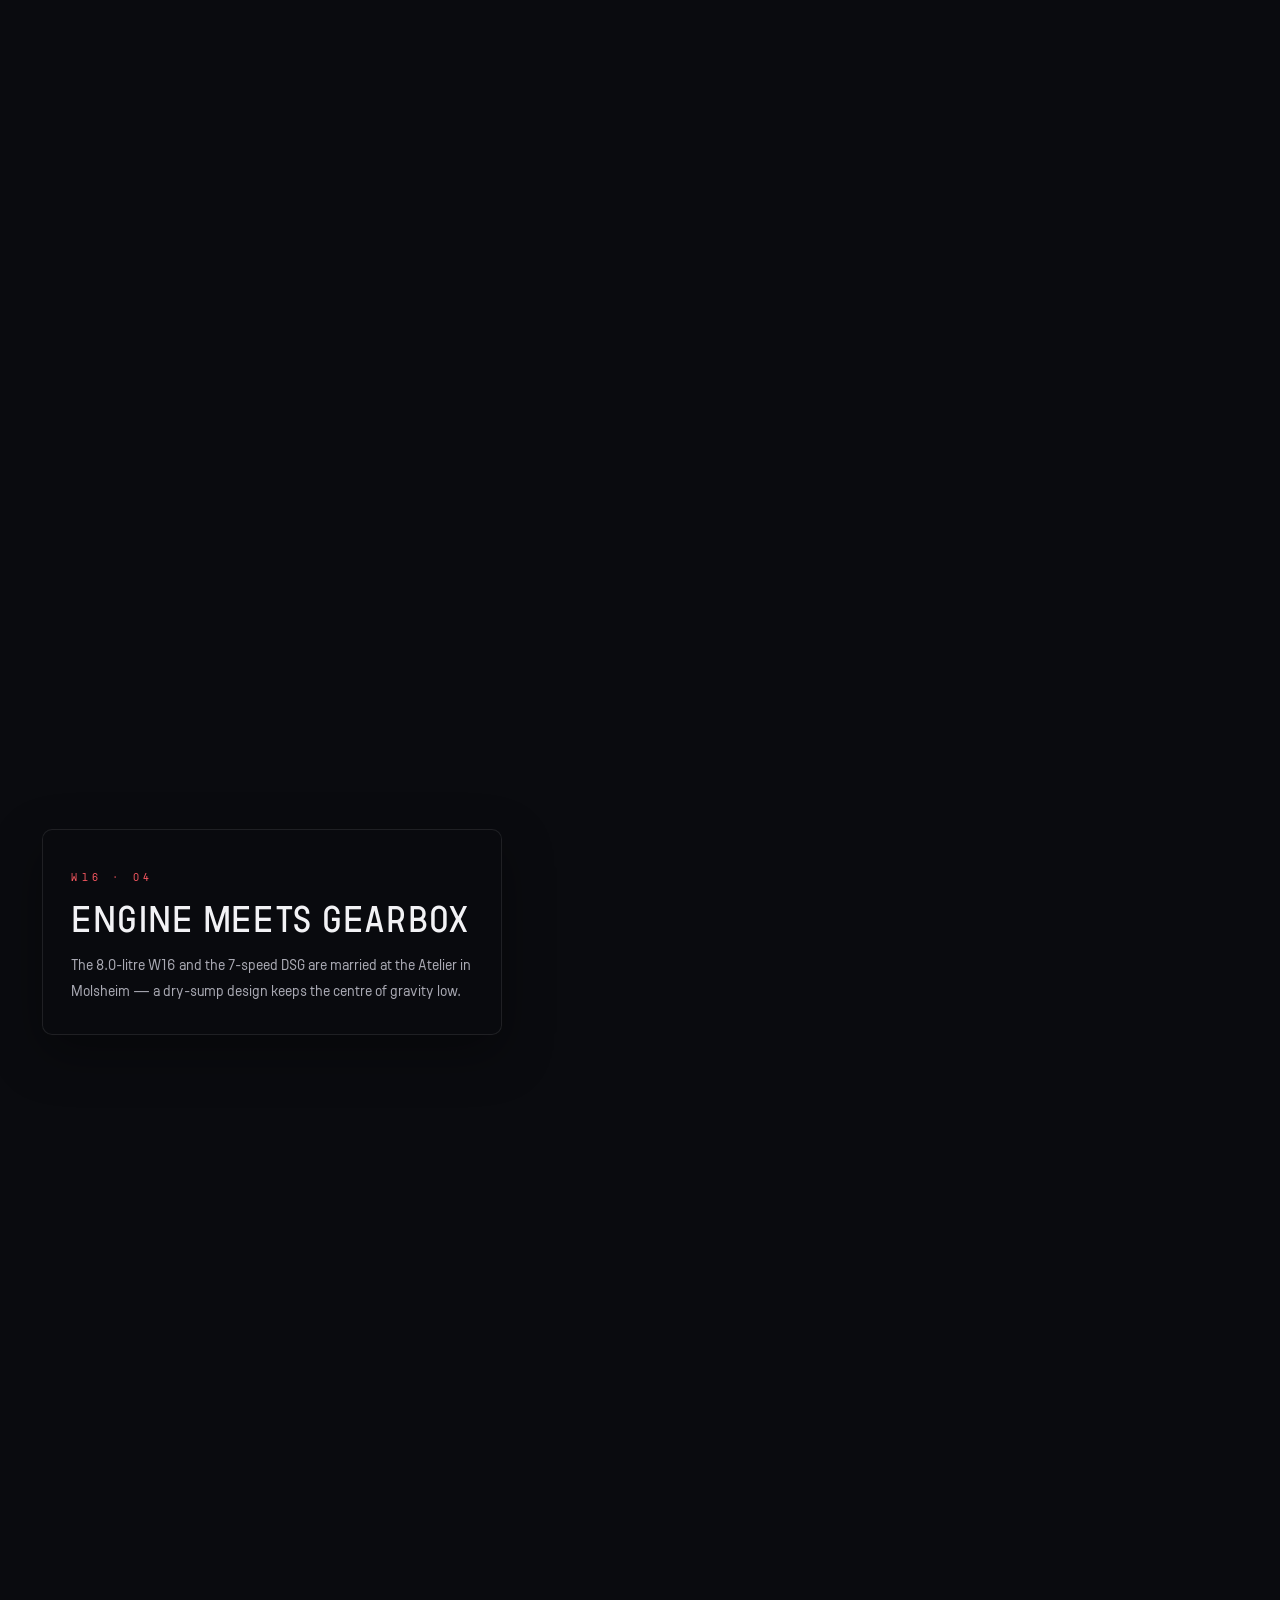
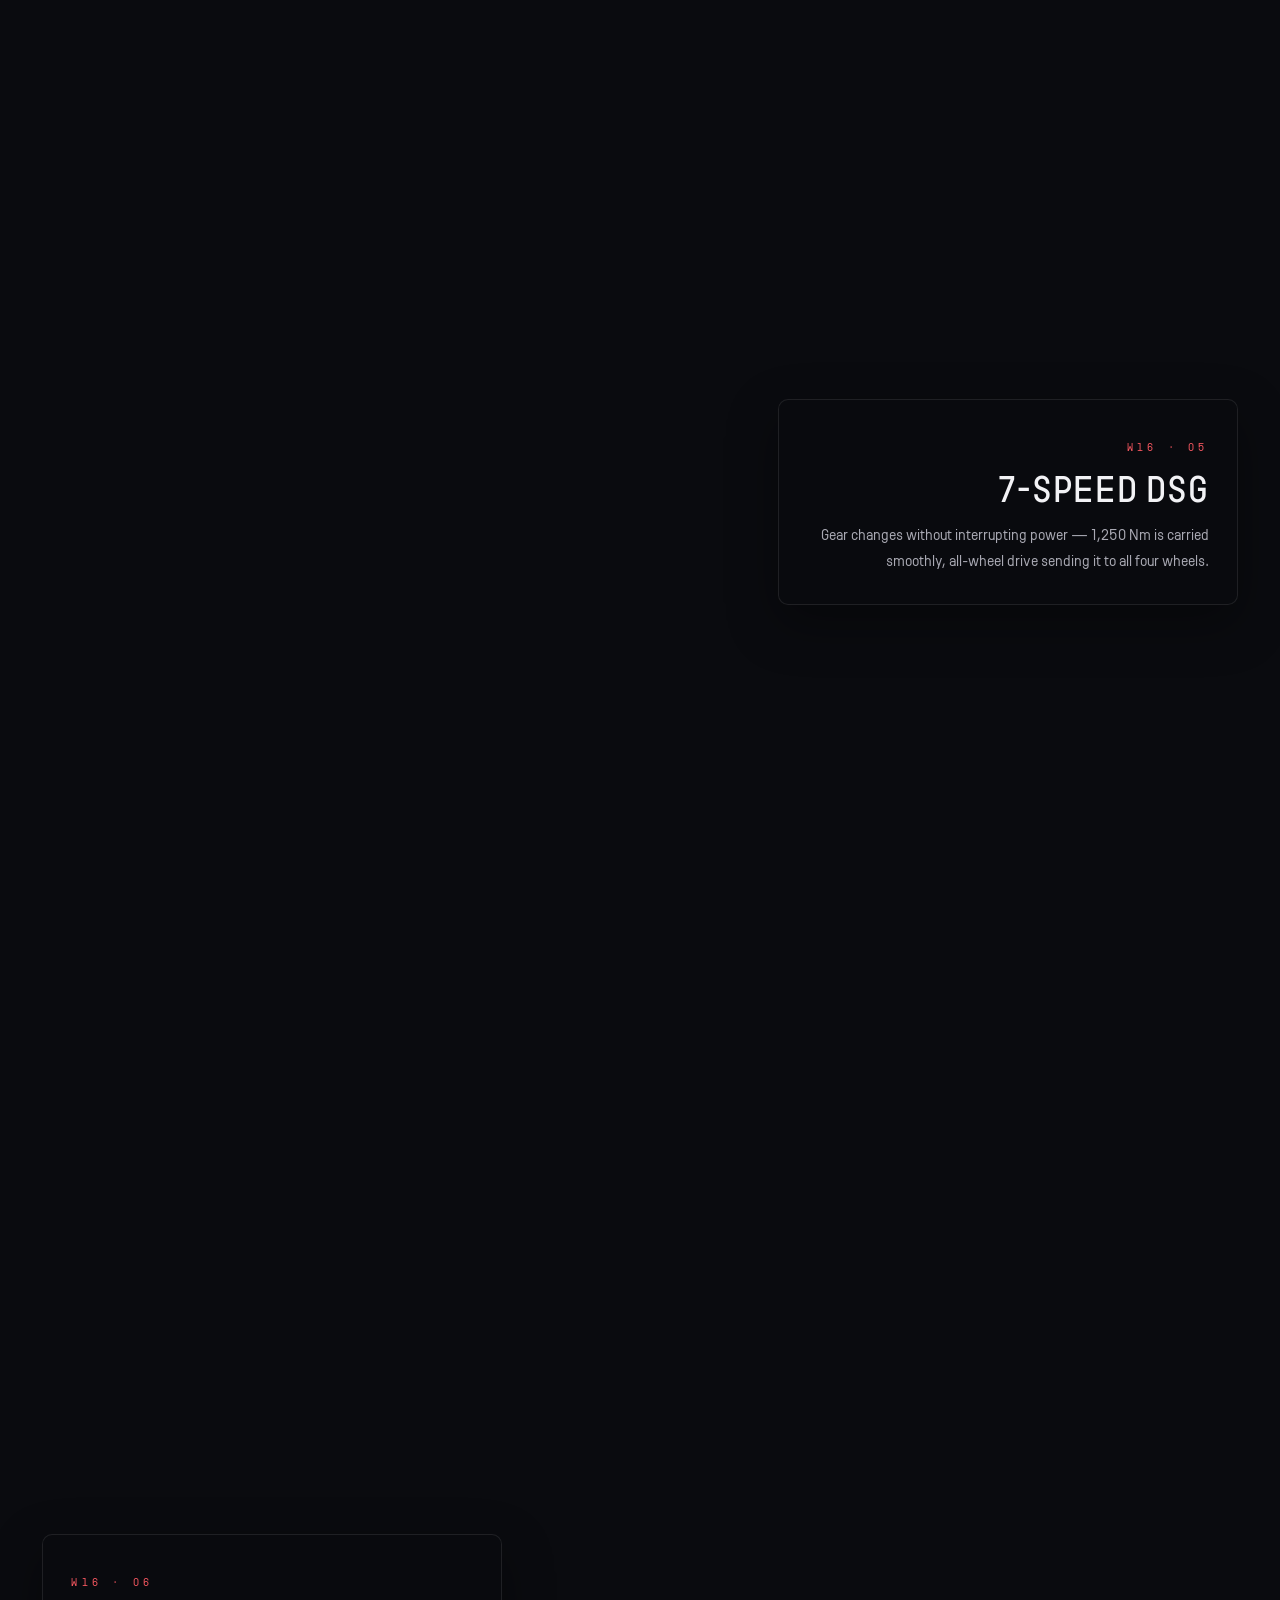
==== commit bb1b5e6a: "千匹之心章 dcards+stats 移至研发测试章(中英同步)" ====
--- a/en.html
+++ b/en.html
@@ -330,47 +330,6 @@
   </div>
 
   <div class="wrap">
-    <div class="dcards dcards--edge reveal">
-      <div class="dcard">
-        <img src="img/eng-w16.jpg" alt="The W16 under test" loading="lazy">
-        <div class="dcard__body">
-          <span class="no">Power · 01</span>
-          <h3>The W16 Under Test</h3>
-          <p>Every engine is rigorously validated on the test bench — <b>16 cylinders, 1,000+ PS</b>.</p>
-        </div>
-      </div>
-      <div class="dcard">
-        <img src="img/eng-track.jpg" alt="Track testing" loading="lazy">
-        <div class="dcard__body">
-          <span class="no">Power · 02</span>
-          <h3>Track Testing</h3>
-          <p>Engineers and drivers push <b>every component to its limit</b> on tracks and high-speed ovals.</p>
-        </div>
-      </div>
-      <div class="dcard">
-        <img src="img/eng-brake.jpg" alt="Carbon-ceramic brakes" loading="lazy">
-        <div class="dcard__body">
-          <span class="no">Power · 03</span>
-          <h3>Carbon-Ceramic Brakes</h3>
-          <p>Carbon-ceramic discs and eight-piston calipers — <b>the power to stop from 407 km/h</b>.</p>
-        </div>
-      </div>
-      <div class="dcard">
-        <img src="img/w16-teststand.jpg" alt="Dynamometer testing" loading="lazy">
-        <div class="dcard__body">
-          <span class="no">Power · 04</span>
-          <h3>Bench Validation</h3>
-          <p>A dynamometer that simulates 400+ km/h — <b>only the Veyron can push it to the limit</b>.</p>
-        </div>
-      </div>
-    </div>
-
-    <div class="stats reveal">
-      <div class="stat"><b><em>3,500+</em></b><span>PARTS · HAND ASSEMBLY</span></div>
-      <div class="stat"><b><em>≈400</em> KG</b><span>W16 ENGINE</span></div>
-      <div class="stat"><b><em>45°</em> GAPS</b><span>ASYMMETRIC FIRING</span></div>
-      <div class="stat"><b><em>40+</em> L</b><span>TWO-CIRCUIT COOLING</span></div>
-    </div>
 
   </div>
 </section>
@@ -402,7 +361,49 @@
 
     <div class="figrow reveal">
       <figure class="figure">
-        <div class="figure__media"><img src="img/test-ice.jpg" alt="Ice testing" loading="lazy"></div>
+        <div class="figure__media"><img src="img/test-ice.jpg"
+    <div class="dcards dcards--edge reveal">
+      <div class="dcard">
+        <img src="img/eng-w16.jpg" alt="The W16 under test" loading="lazy">
+        <div class="dcard__body">
+          <span class="no">Power · 01</span>
+          <h3>The W16 Under Test</h3>
+          <p>Every engine is rigorously validated on the test bench — <b>16 cylinders, 1,000+ PS</b>.</p>
+        </div>
+      </div>
+      <div class="dcard">
+        <img src="img/eng-track.jpg" alt="Track testing" loading="lazy">
+        <div class="dcard__body">
+          <span class="no">Power · 02</span>
+          <h3>Track Testing</h3>
+          <p>Engineers and drivers push <b>every component to its limit</b> on tracks and high-speed ovals.</p>
+        </div>
+      </div>
+      <div class="dcard">
+        <img src="img/eng-brake.jpg" alt="Carbon-ceramic brakes" loading="lazy">
+        <div class="dcard__body">
+          <span class="no">Power · 03</span>
+          <h3>Carbon-Ceramic Brakes</h3>
+          <p>Carbon-ceramic discs and eight-piston calipers — <b>the power to stop from 407 km/h</b>.</p>
+        </div>
+      </div>
+      <div class="dcard">
+        <img src="img/w16-teststand.jpg" alt="Dynamometer testing" loading="lazy">
+        <div class="dcard__body">
+          <span class="no">Power · 04</span>
+          <h3>Bench Validation</h3>
+          <p>A dynamometer that simulates 400+ km/h — <b>only the Veyron can push it to the limit</b>.</p>
+        </div>
+      </div>
+    </div>
+
+    <div class="stats reveal">
+      <div class="stat"><b><em>3,500+</em></b><span>PARTS · HAND ASSEMBLY</span></div>
+      <div class="stat"><b><em>≈400</em> KG</b><span>W16 ENGINE</span></div>
+      <div class="stat"><b><em>45°</em> GAPS</b><span>ASYMMETRIC FIRING</span></div>
+      <div class="stat"><b><em>40+</em> L</b><span>TWO-CIRCUIT COOLING</span></div>
+    </div>
+ alt="Ice testing" loading="lazy"></div>
         <figcaption class="figure__cap"><span class="no">01</span><span class="zh">Winter testing — the limits of all-wheel drive on ice.</span></figcaption>
       </figure>
       <figure class="figure">
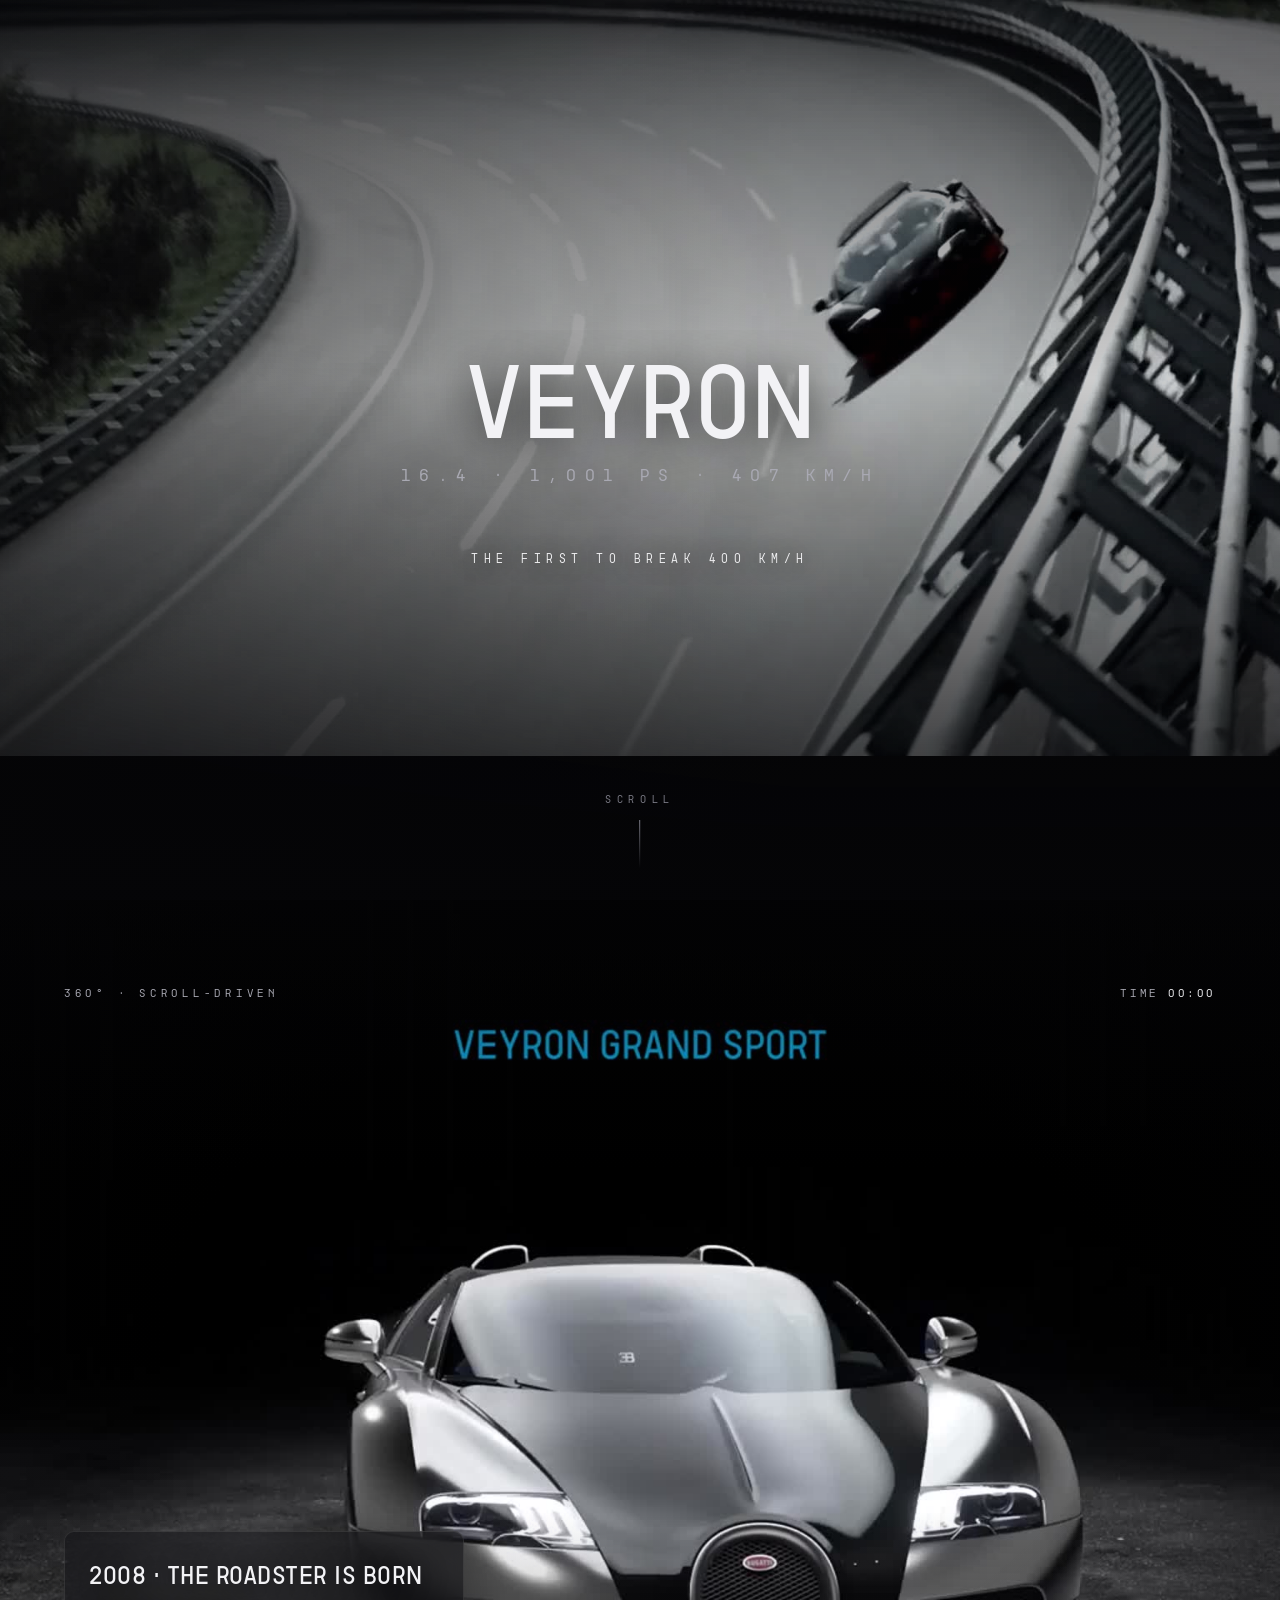
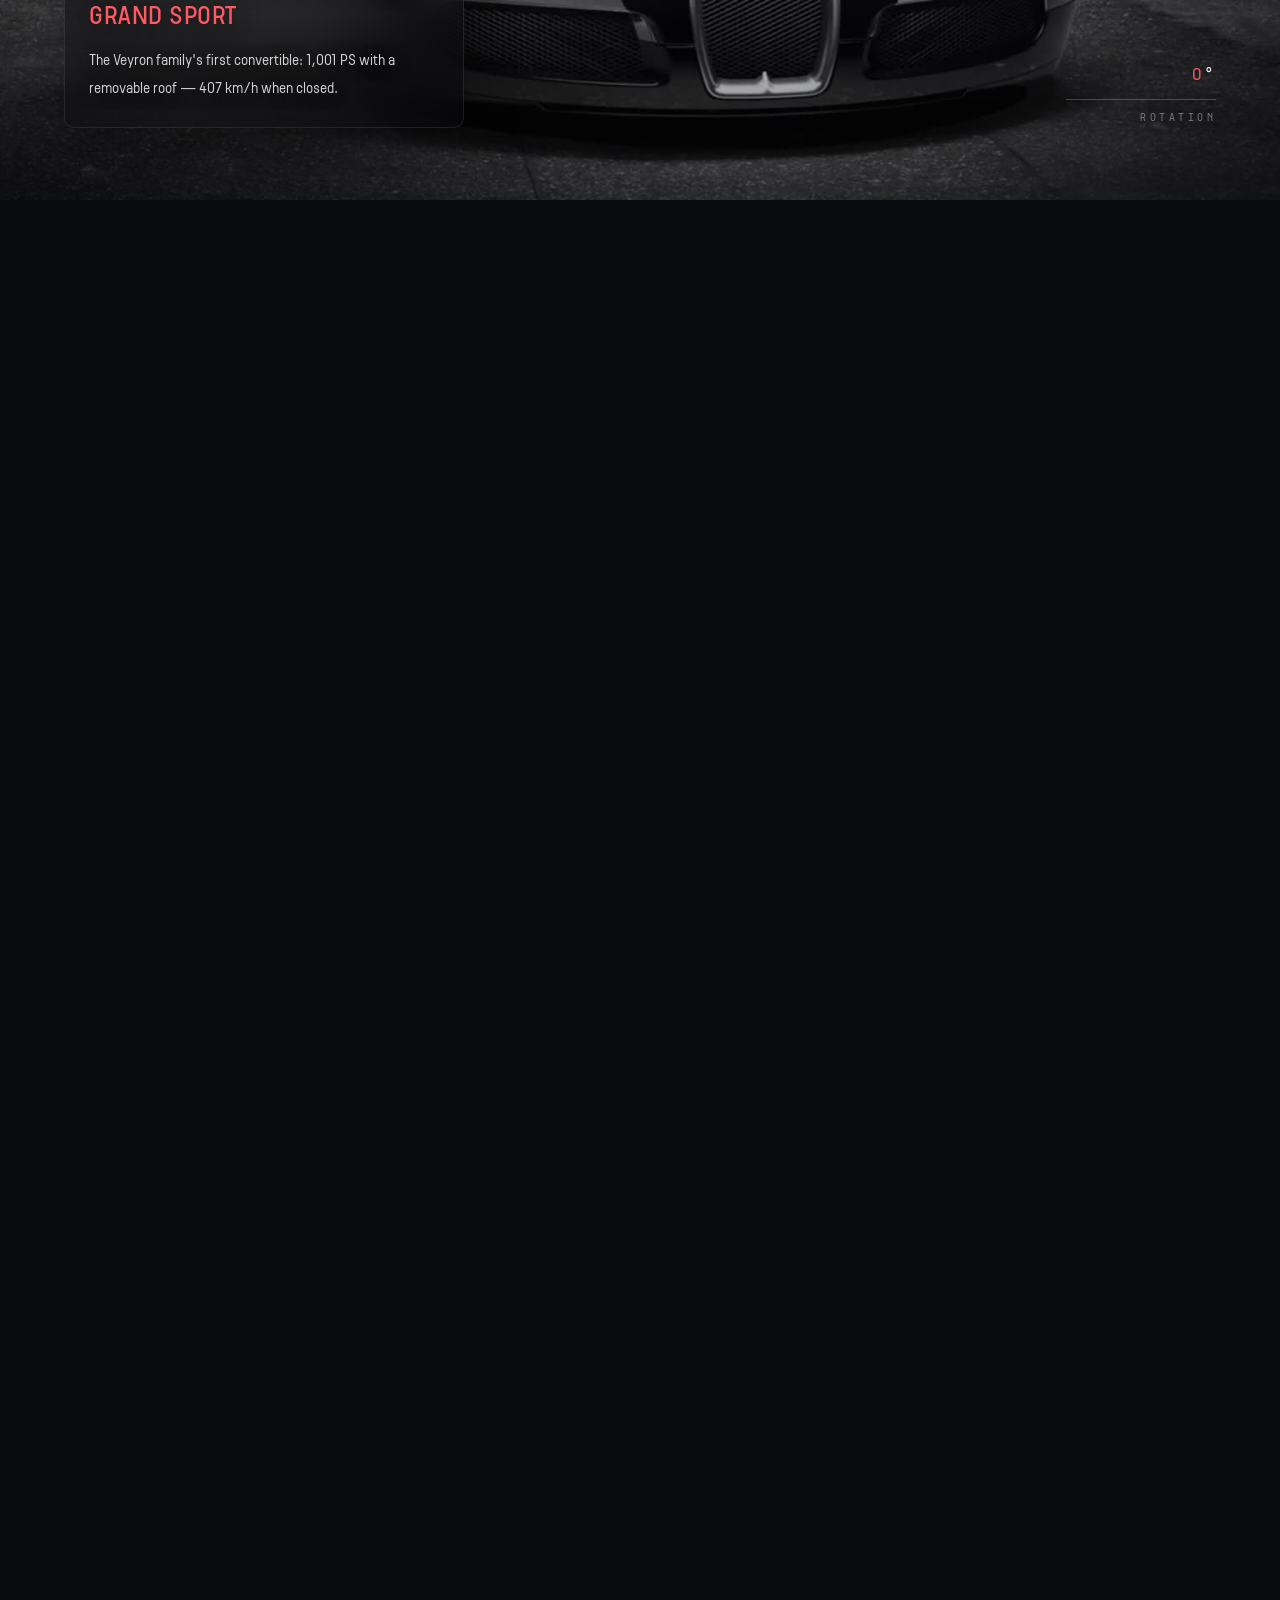
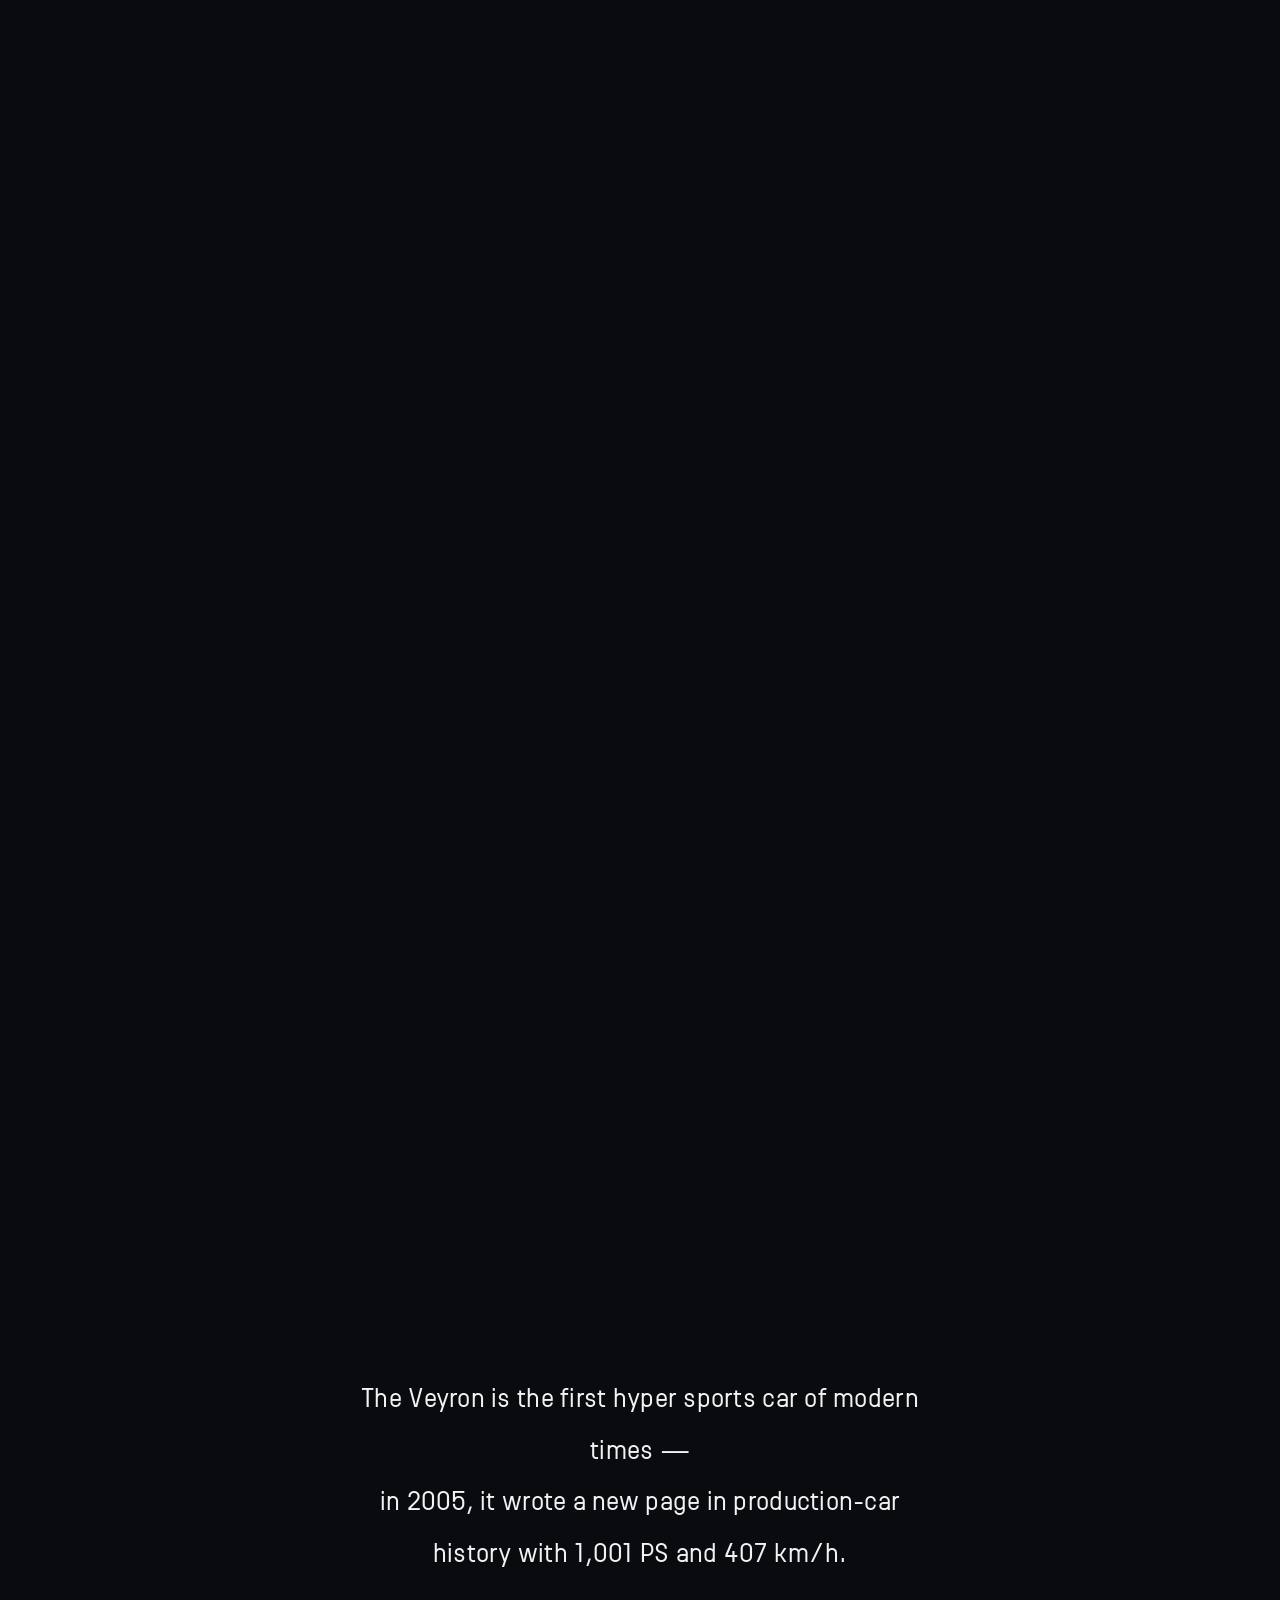
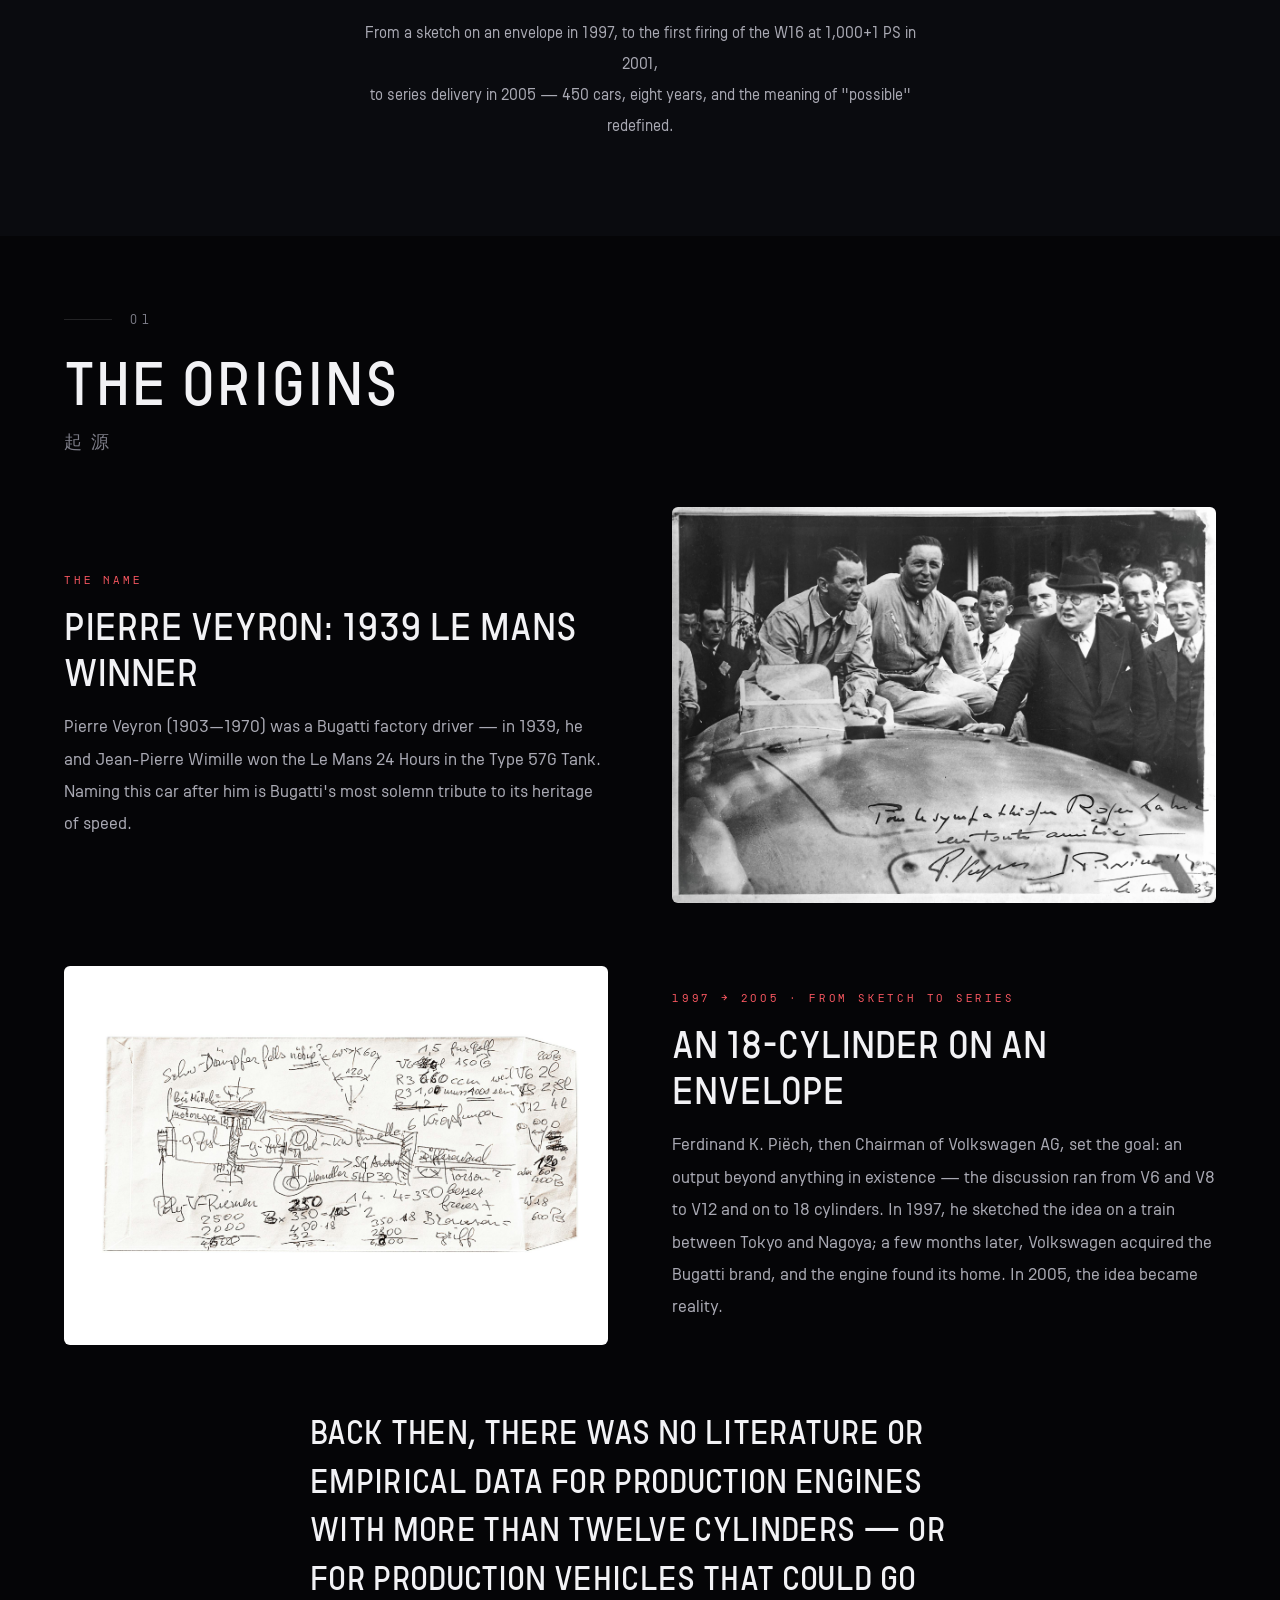
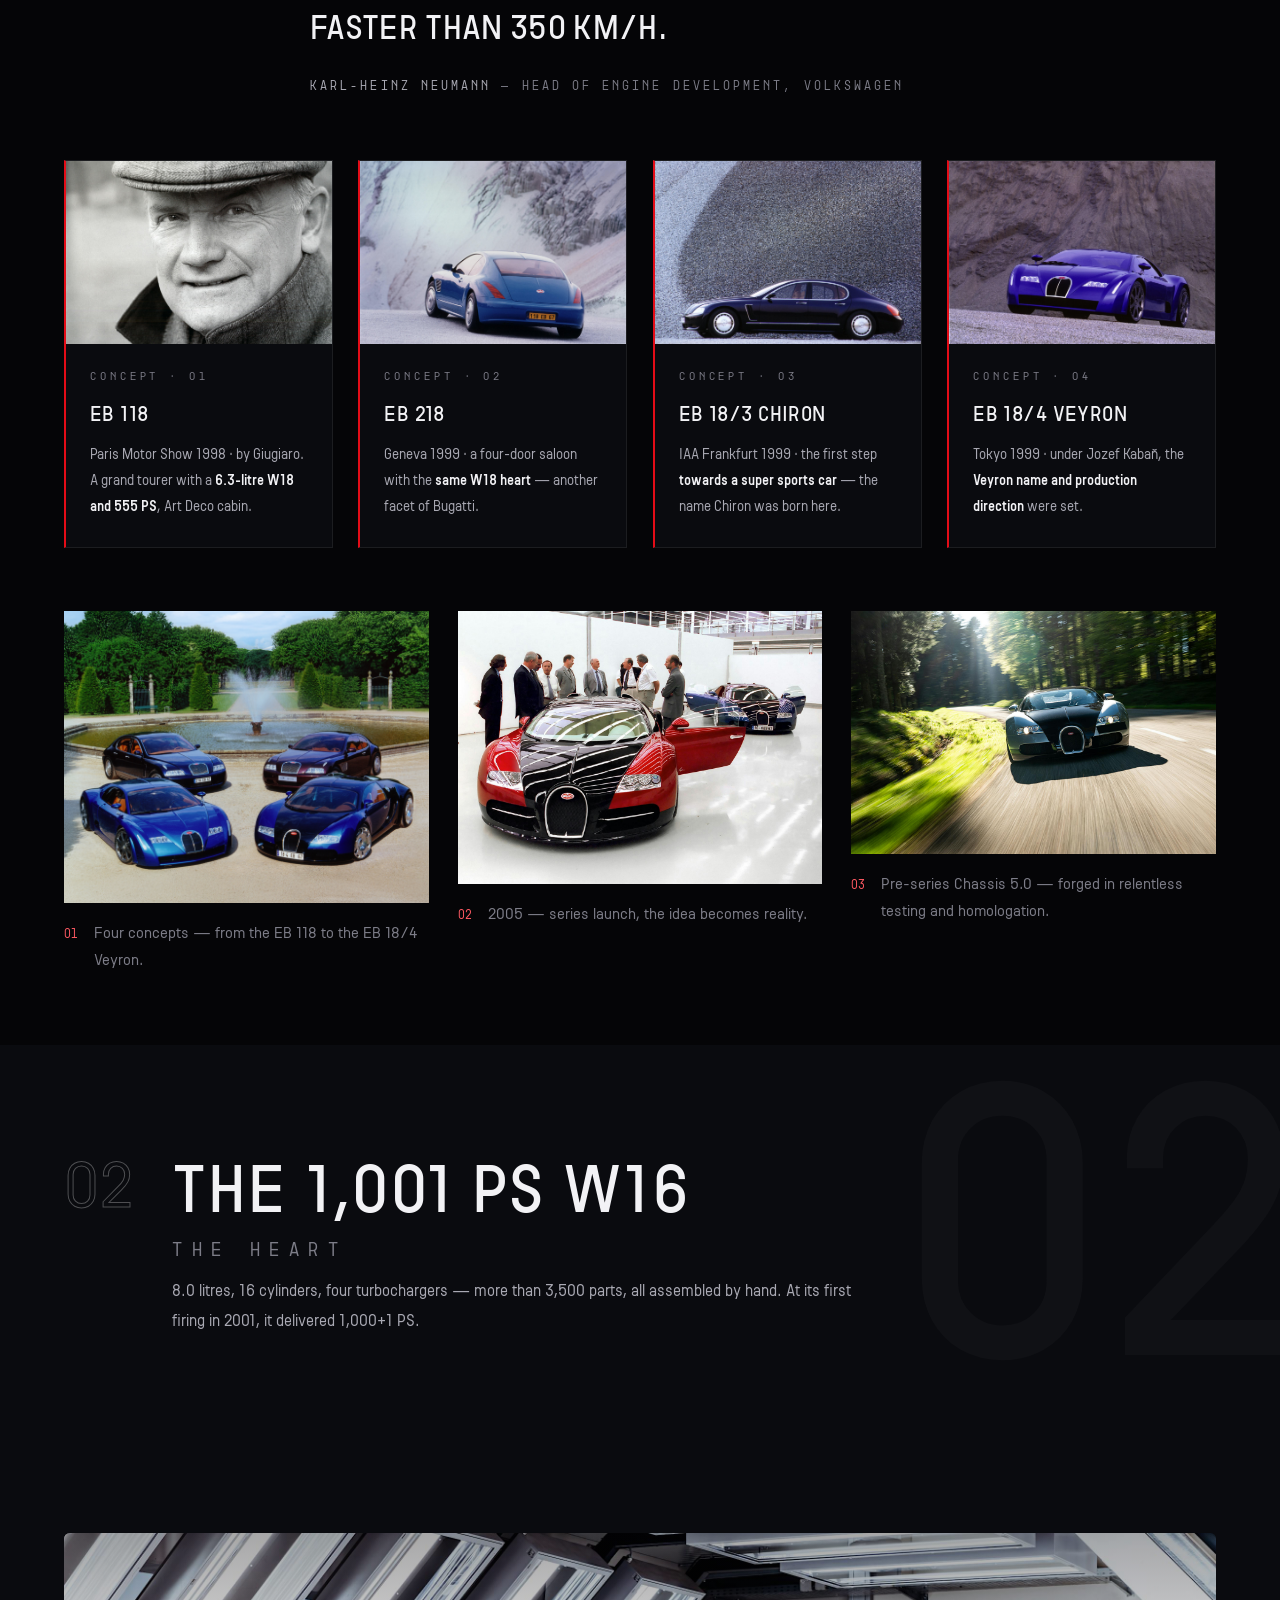
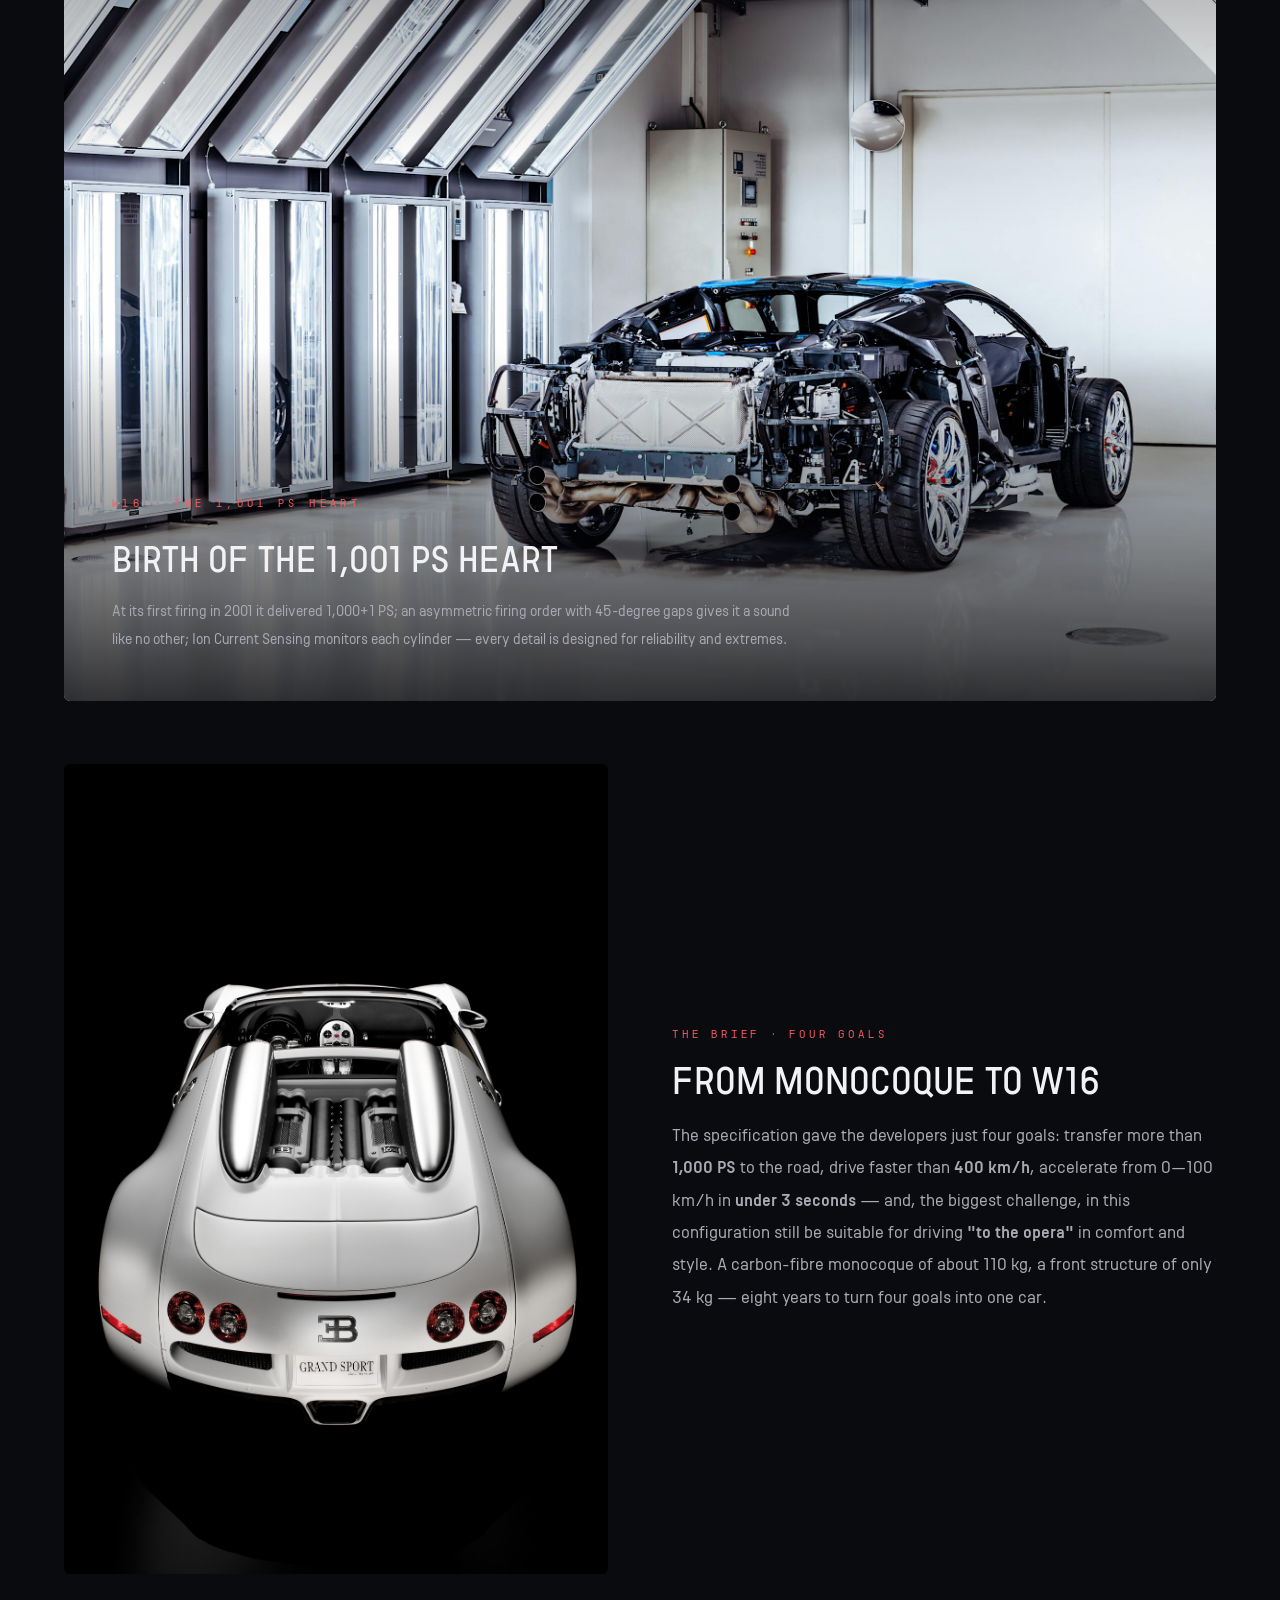
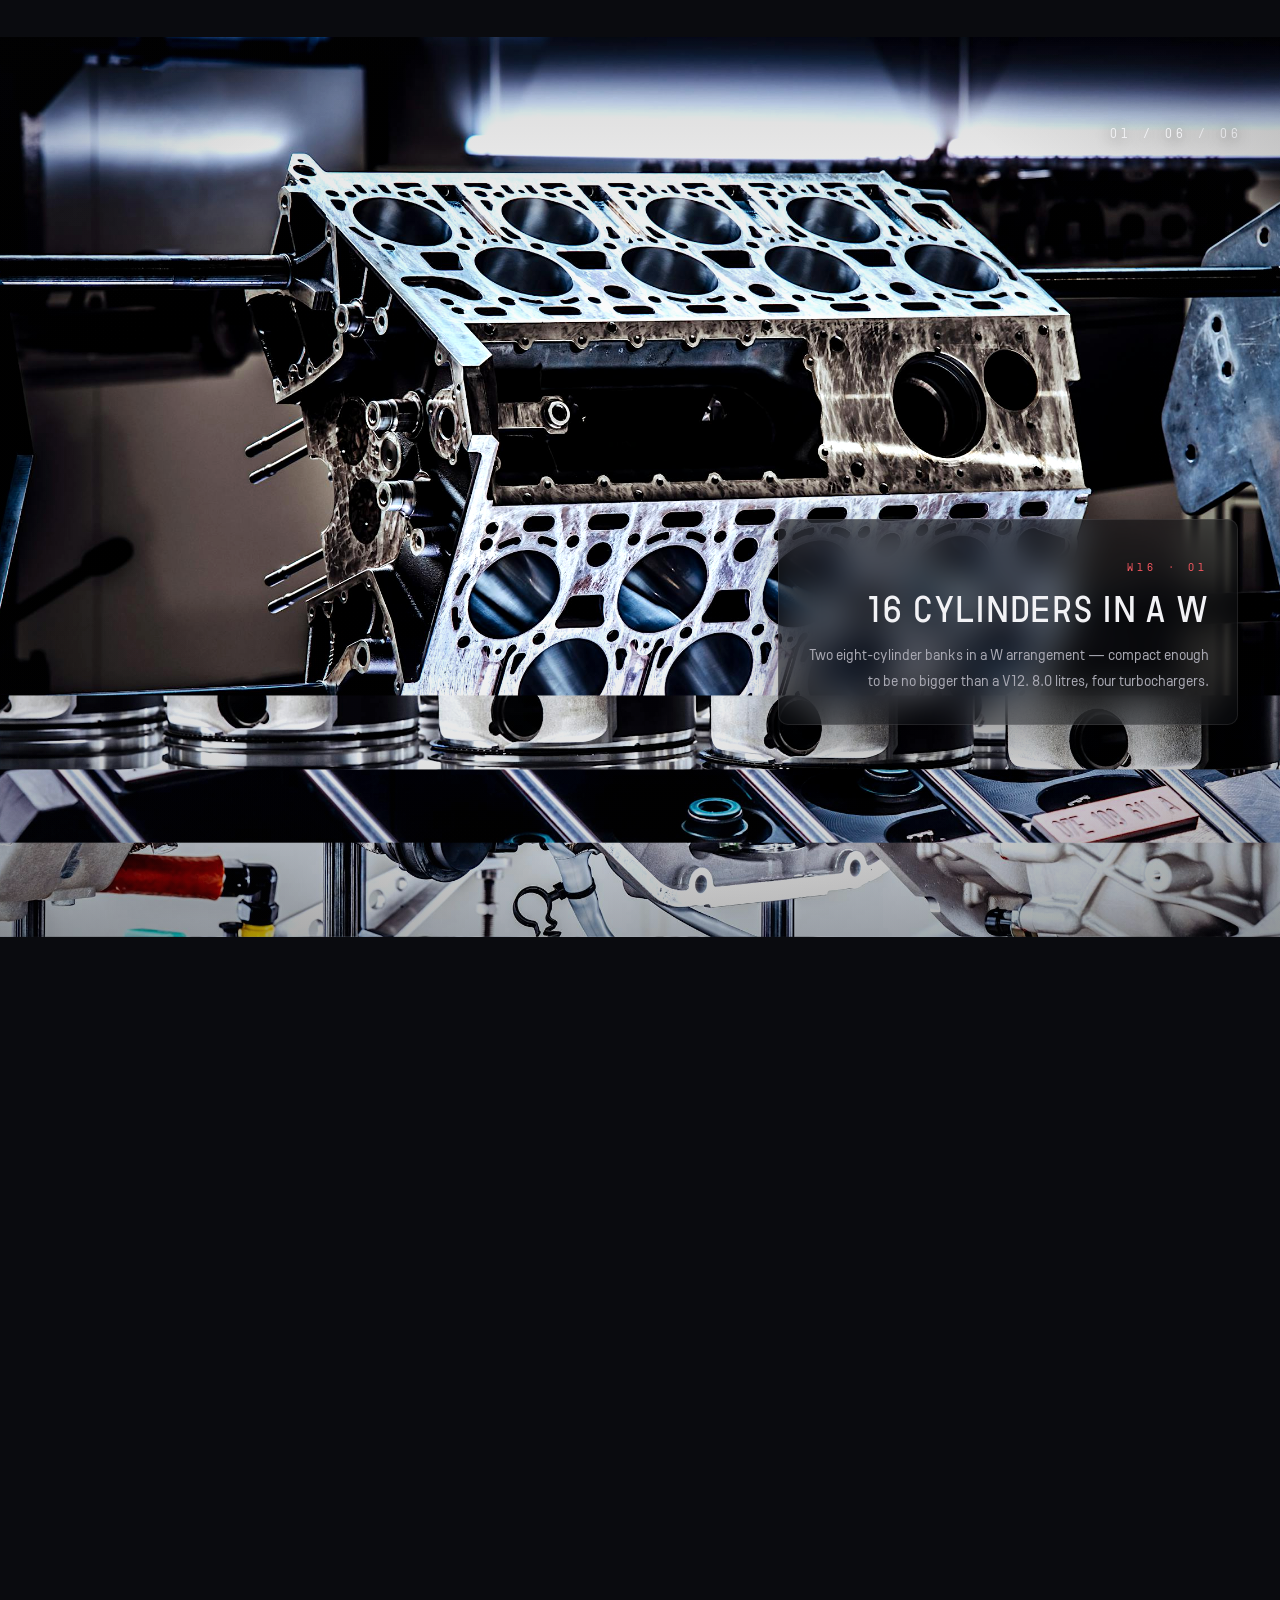
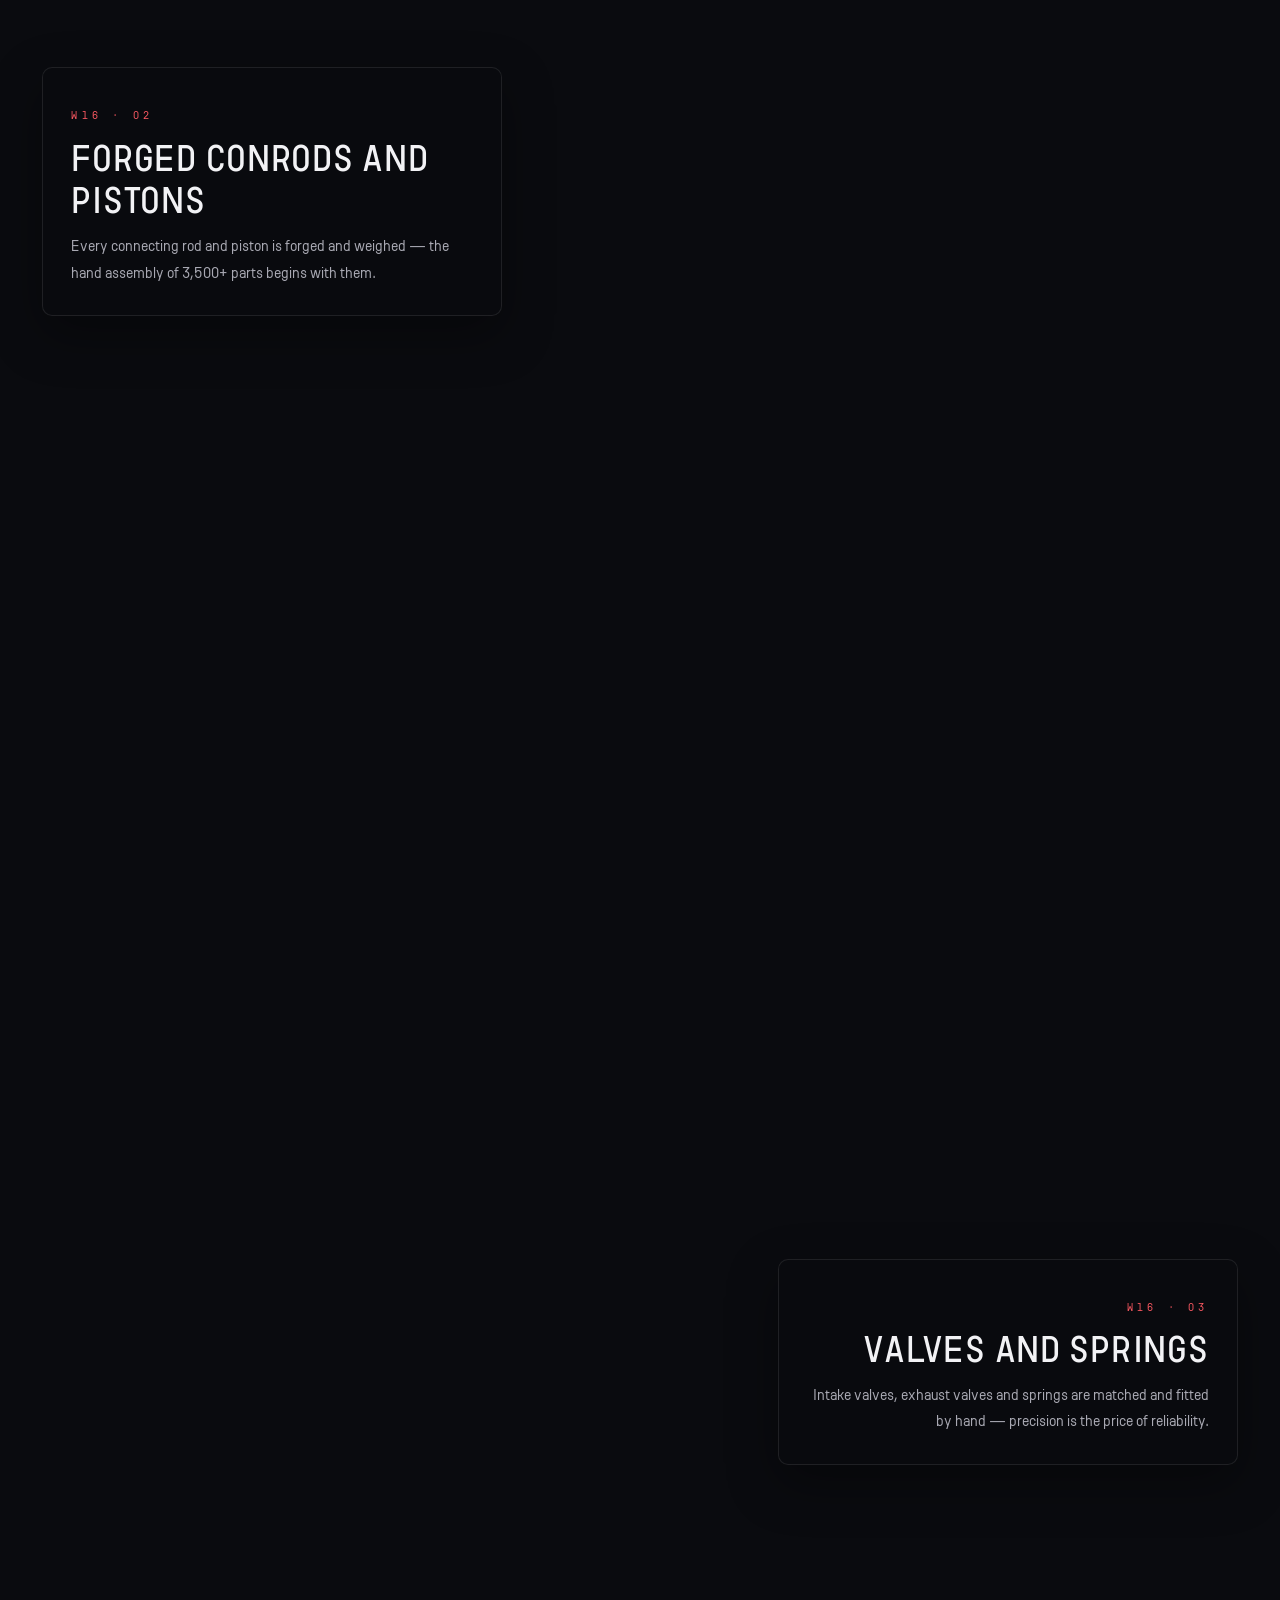
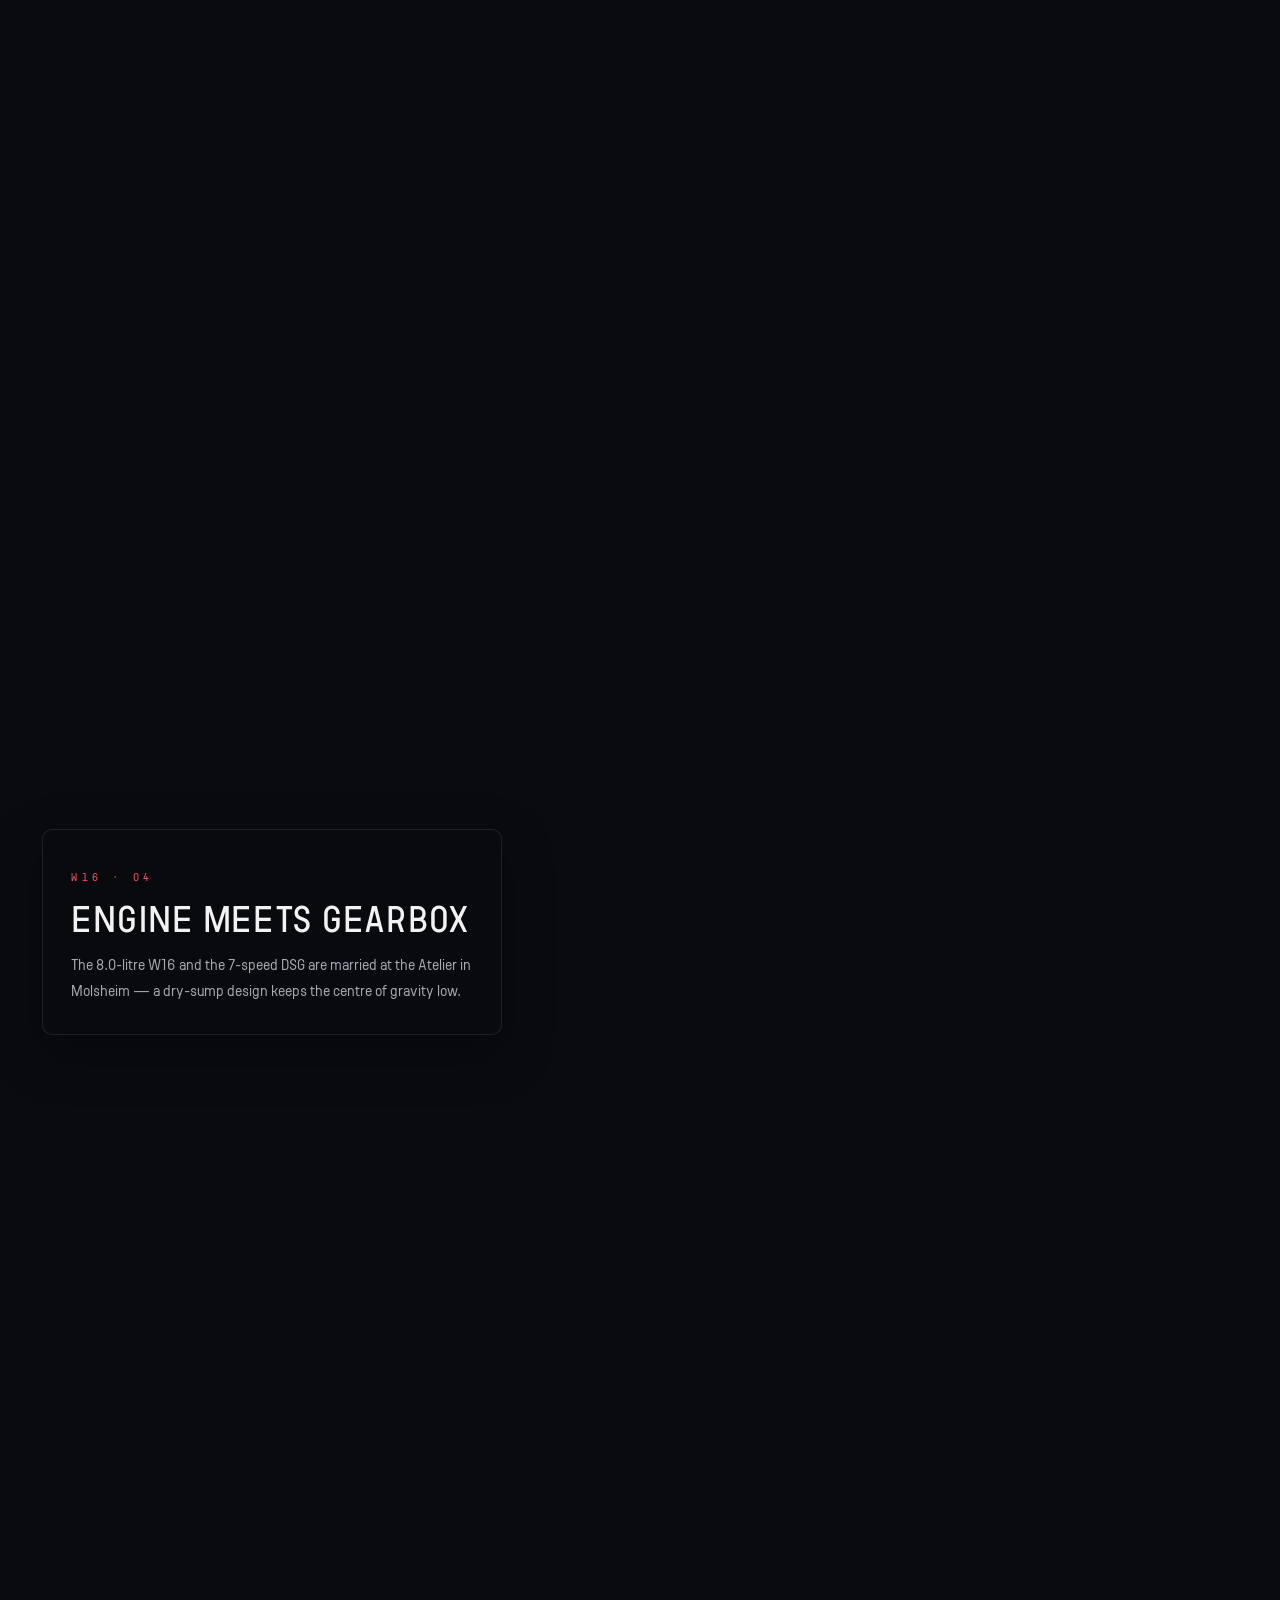
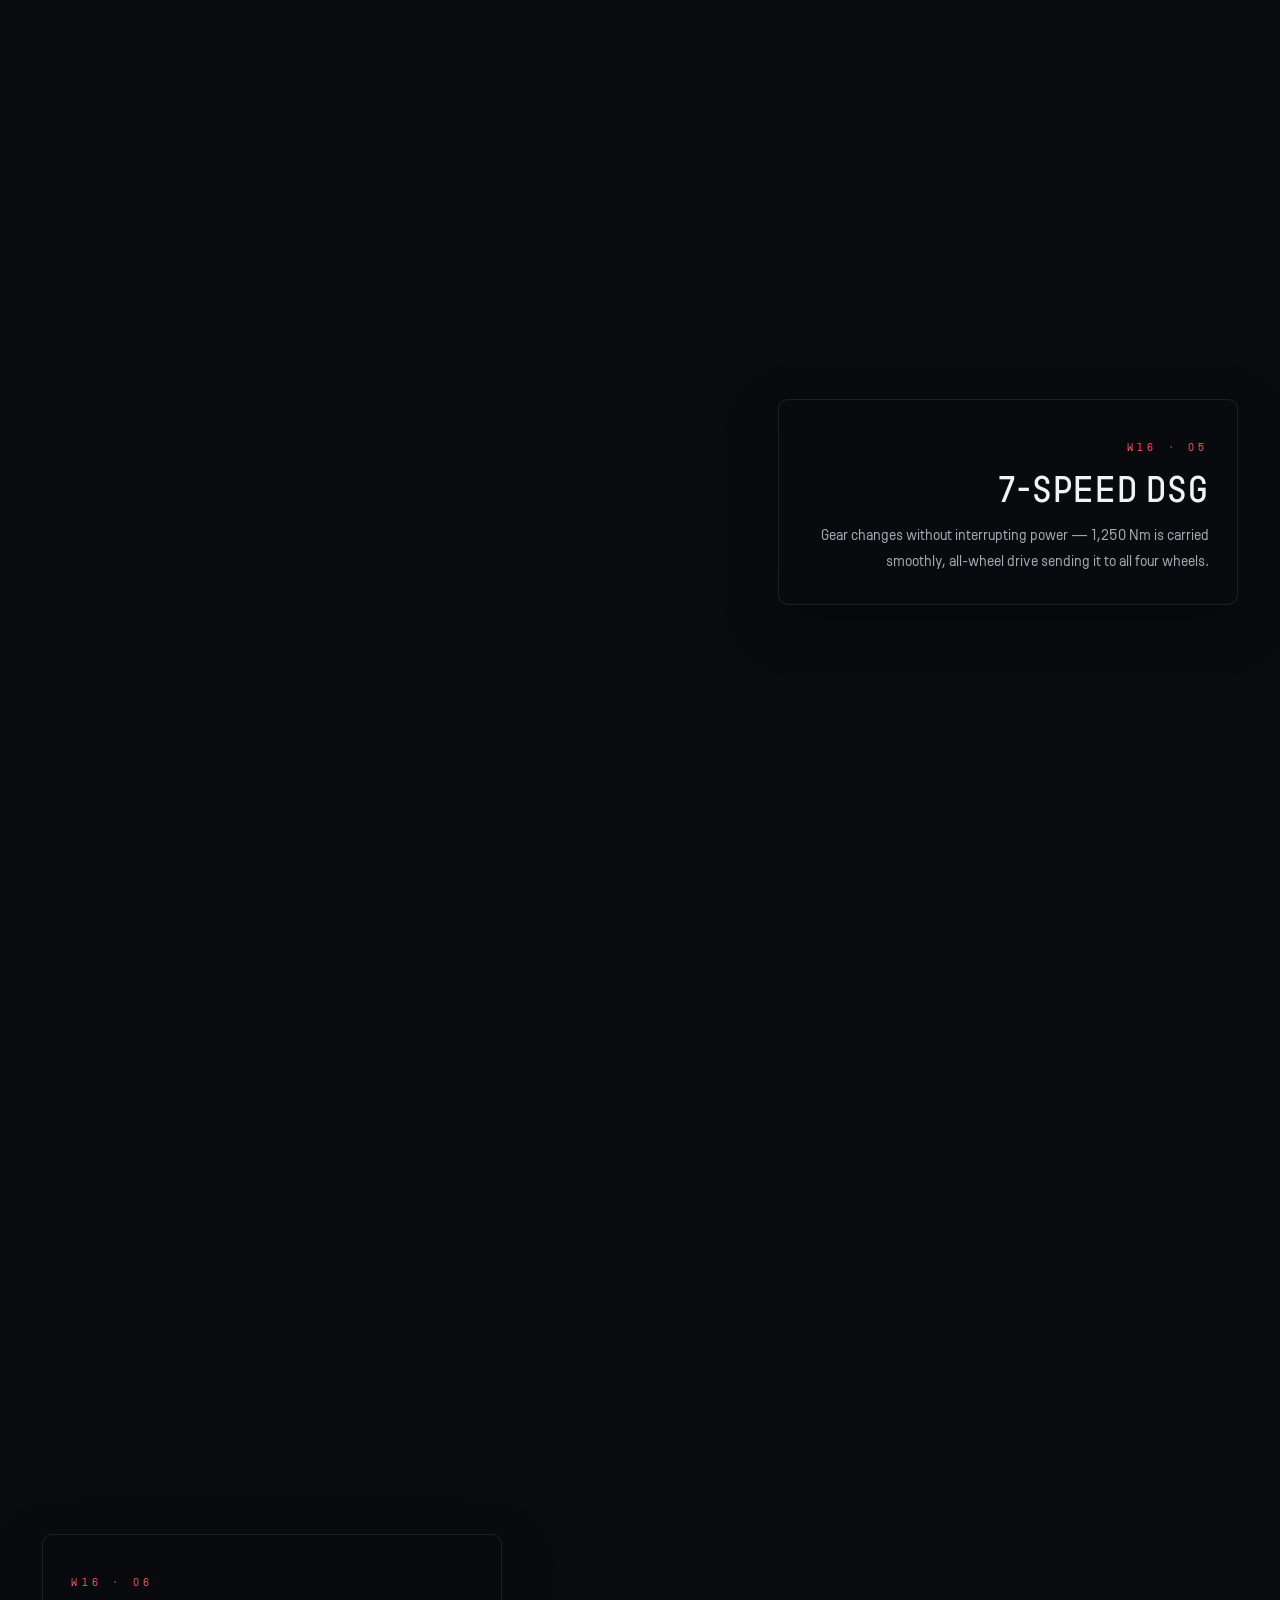
==== commit e85f39d7: "修复 03 章 dcards 插入位置(media-row 后)" ====
--- a/en.html
+++ b/en.html
@@ -358,10 +358,6 @@
         <p>In 2001, a phone call changed Loris Bicocchi's career — the first drive took place at Michelin's Ladoux test track, in a red-and-black prototype. At the time, the Veyron delivered twice the power of any other production car; there was no reference point, and everything had to be rebuilt from scratch.</p>
       </div>
     </div>
-
-    <div class="figrow reveal">
-      <figure class="figure">
-        <div class="figure__media"><img src="img/test-ice.jpg"
     <div class="dcards dcards--edge reveal">
       <div class="dcard">
         <img src="img/eng-w16.jpg" alt="The W16 under test" loading="lazy">
@@ -403,6 +399,10 @@
       <div class="stat"><b><em>45°</em> GAPS</b><span>ASYMMETRIC FIRING</span></div>
       <div class="stat"><b><em>40+</em> L</b><span>TWO-CIRCUIT COOLING</span></div>
     </div>
+
+    <div class="figrow reveal">
+      <figure class="figure">
+        <div class="figure__media"><img src="img/test-ice.jpg"
  alt="Ice testing" loading="lazy"></div>
         <figcaption class="figure__cap"><span class="no">01</span><span class="zh">Winter testing — the limits of all-wheel drive on ice.</span></figcaption>
       </figure>
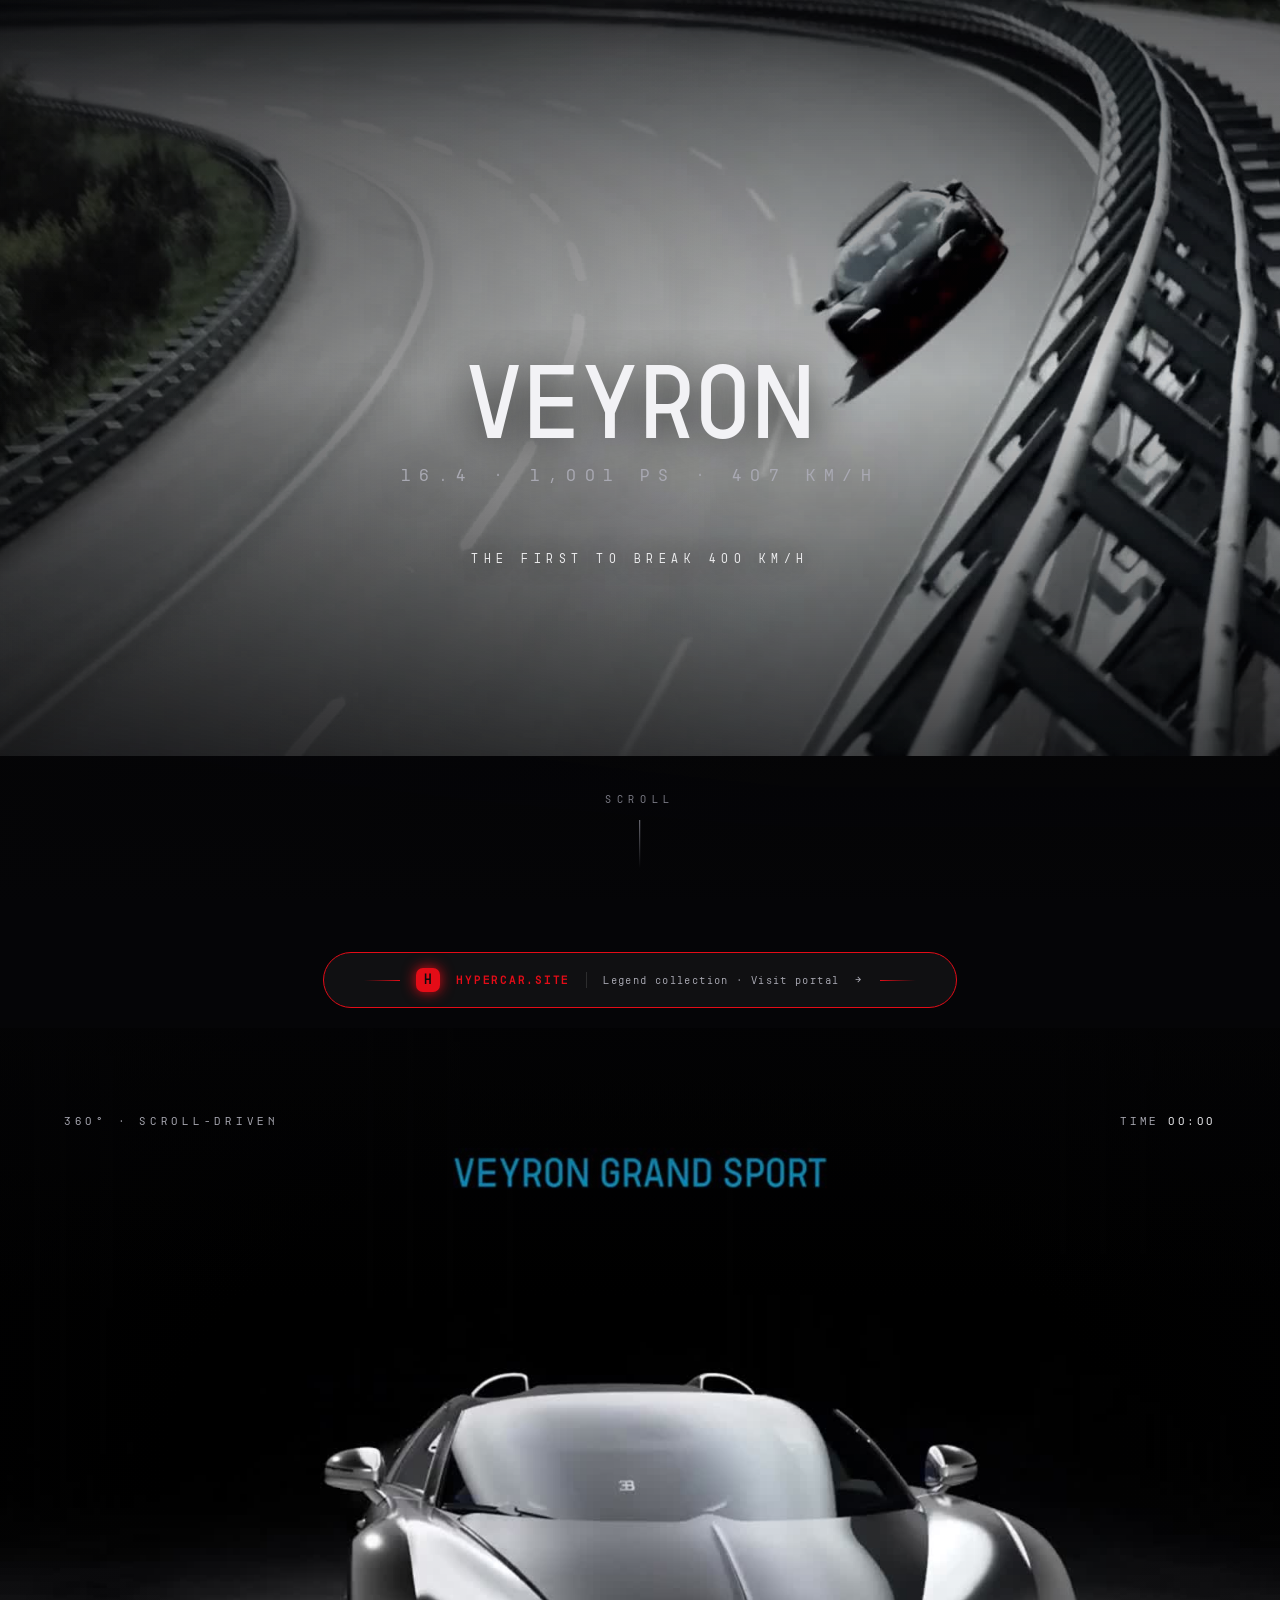
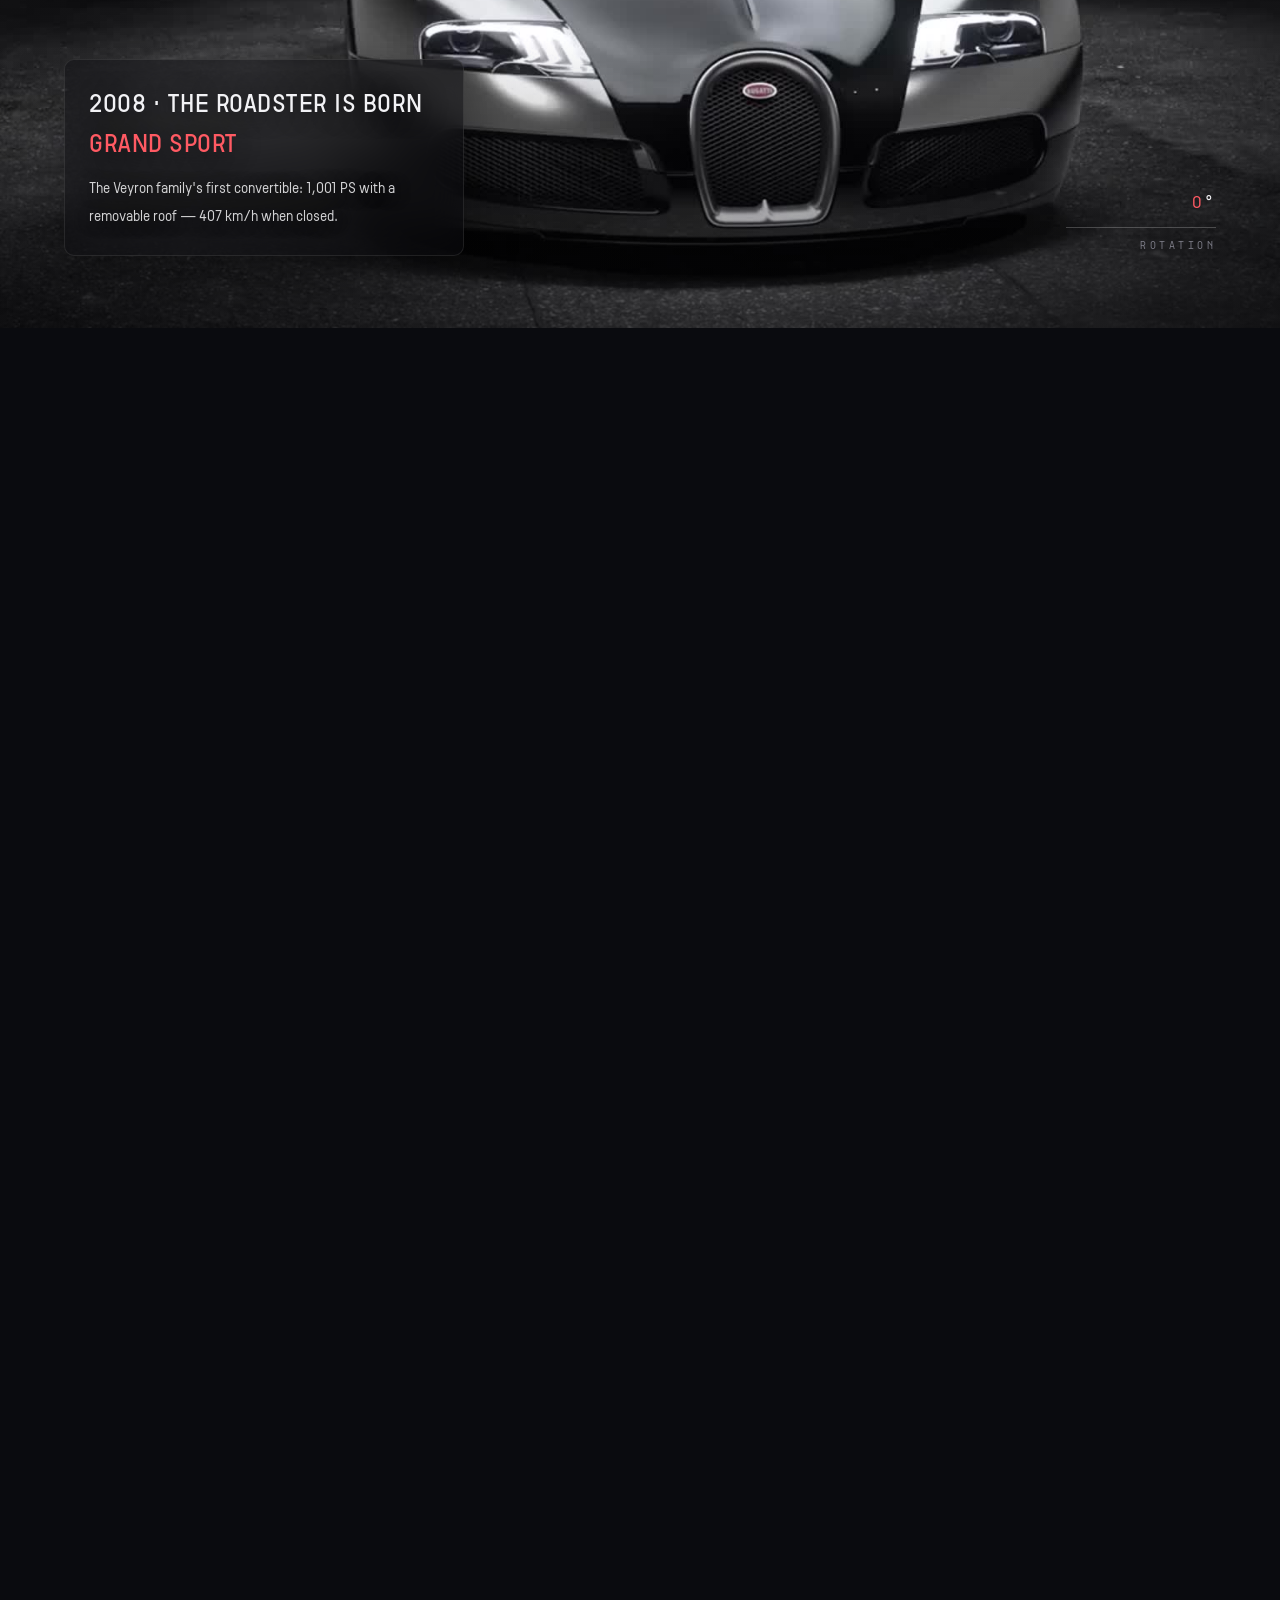
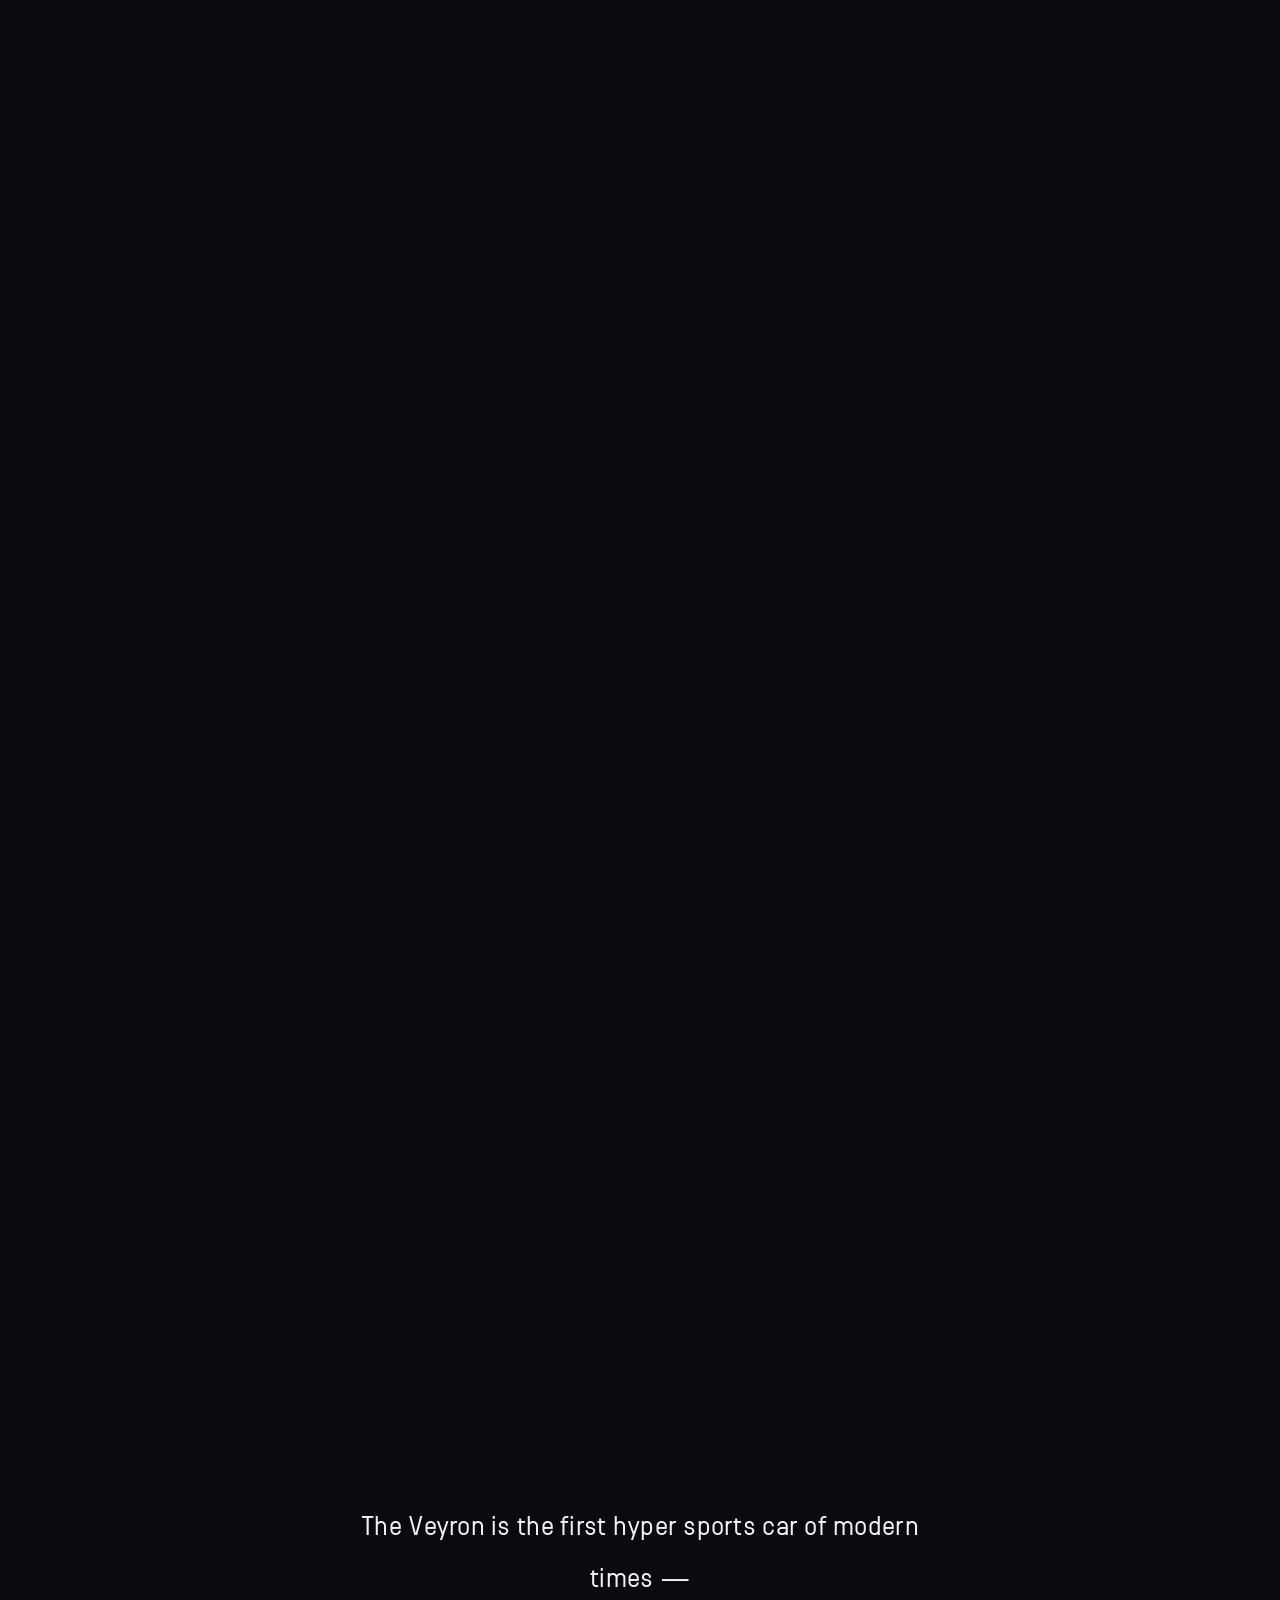
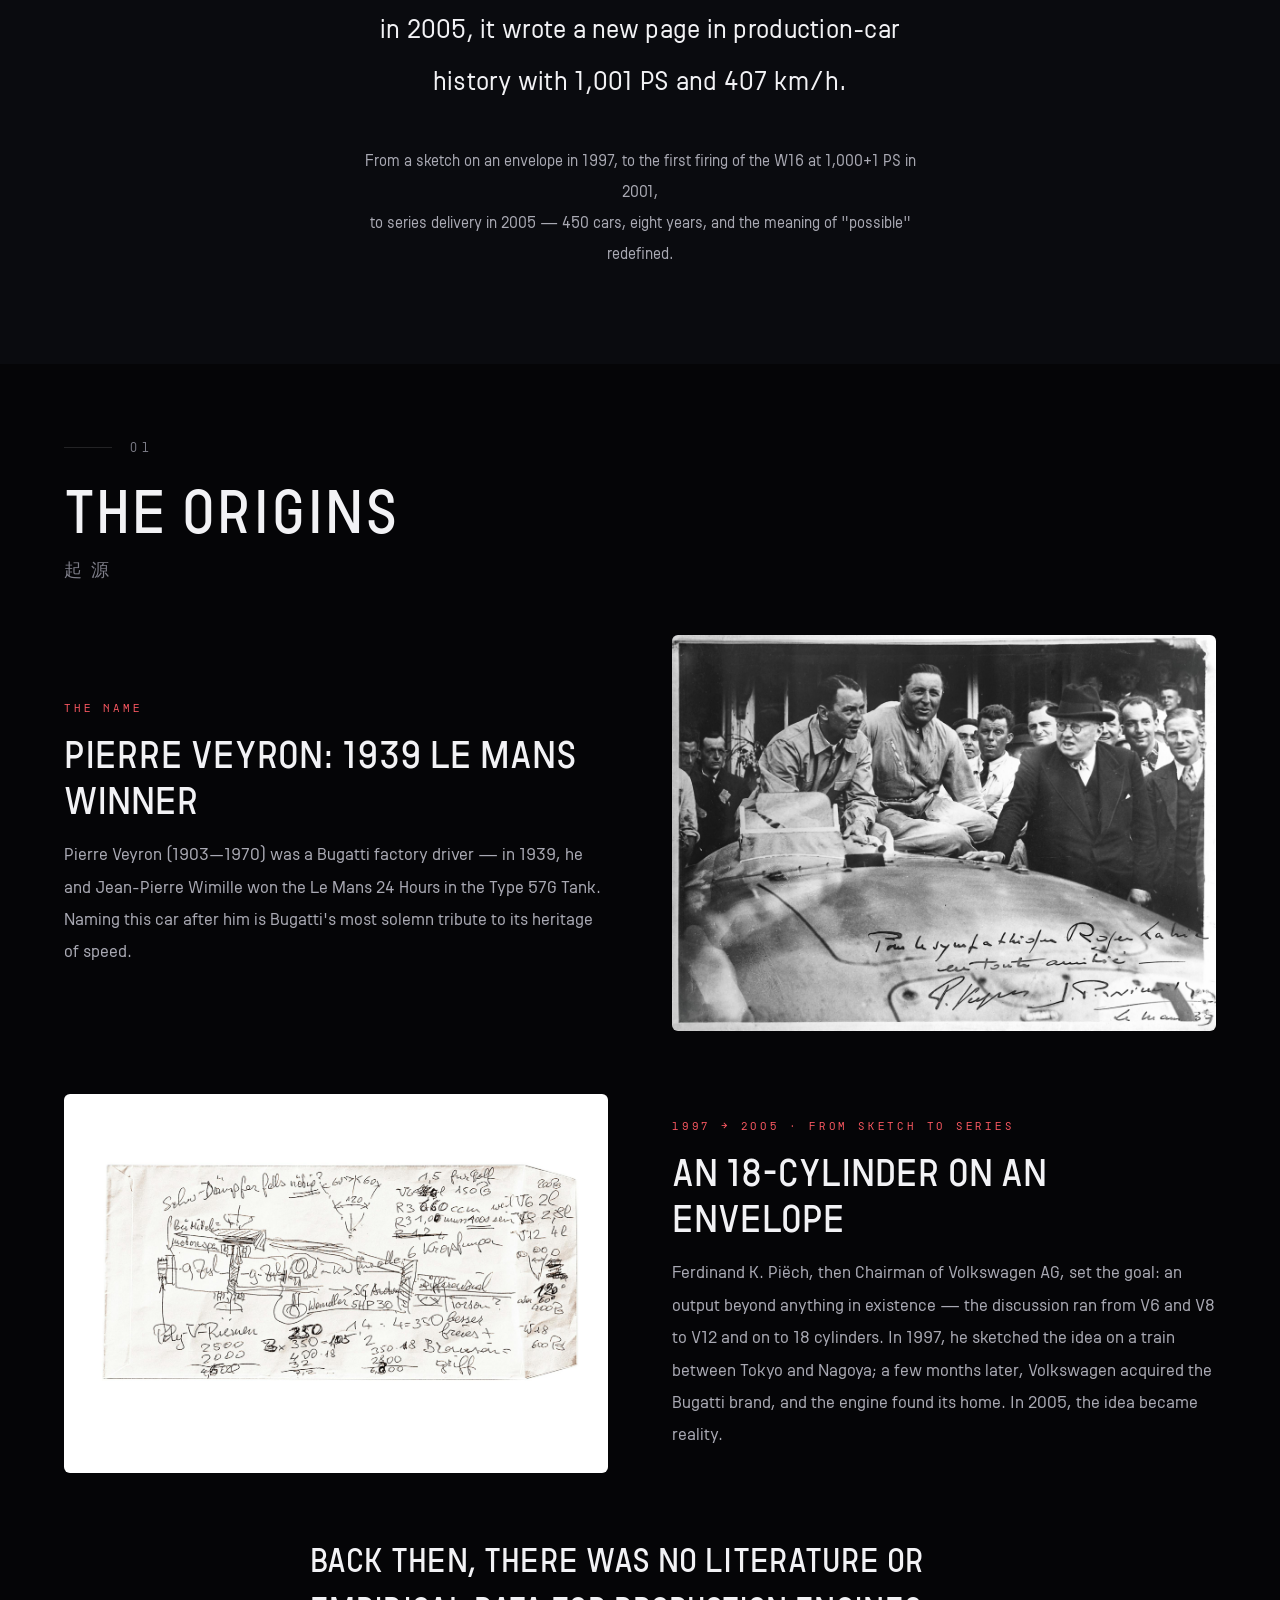
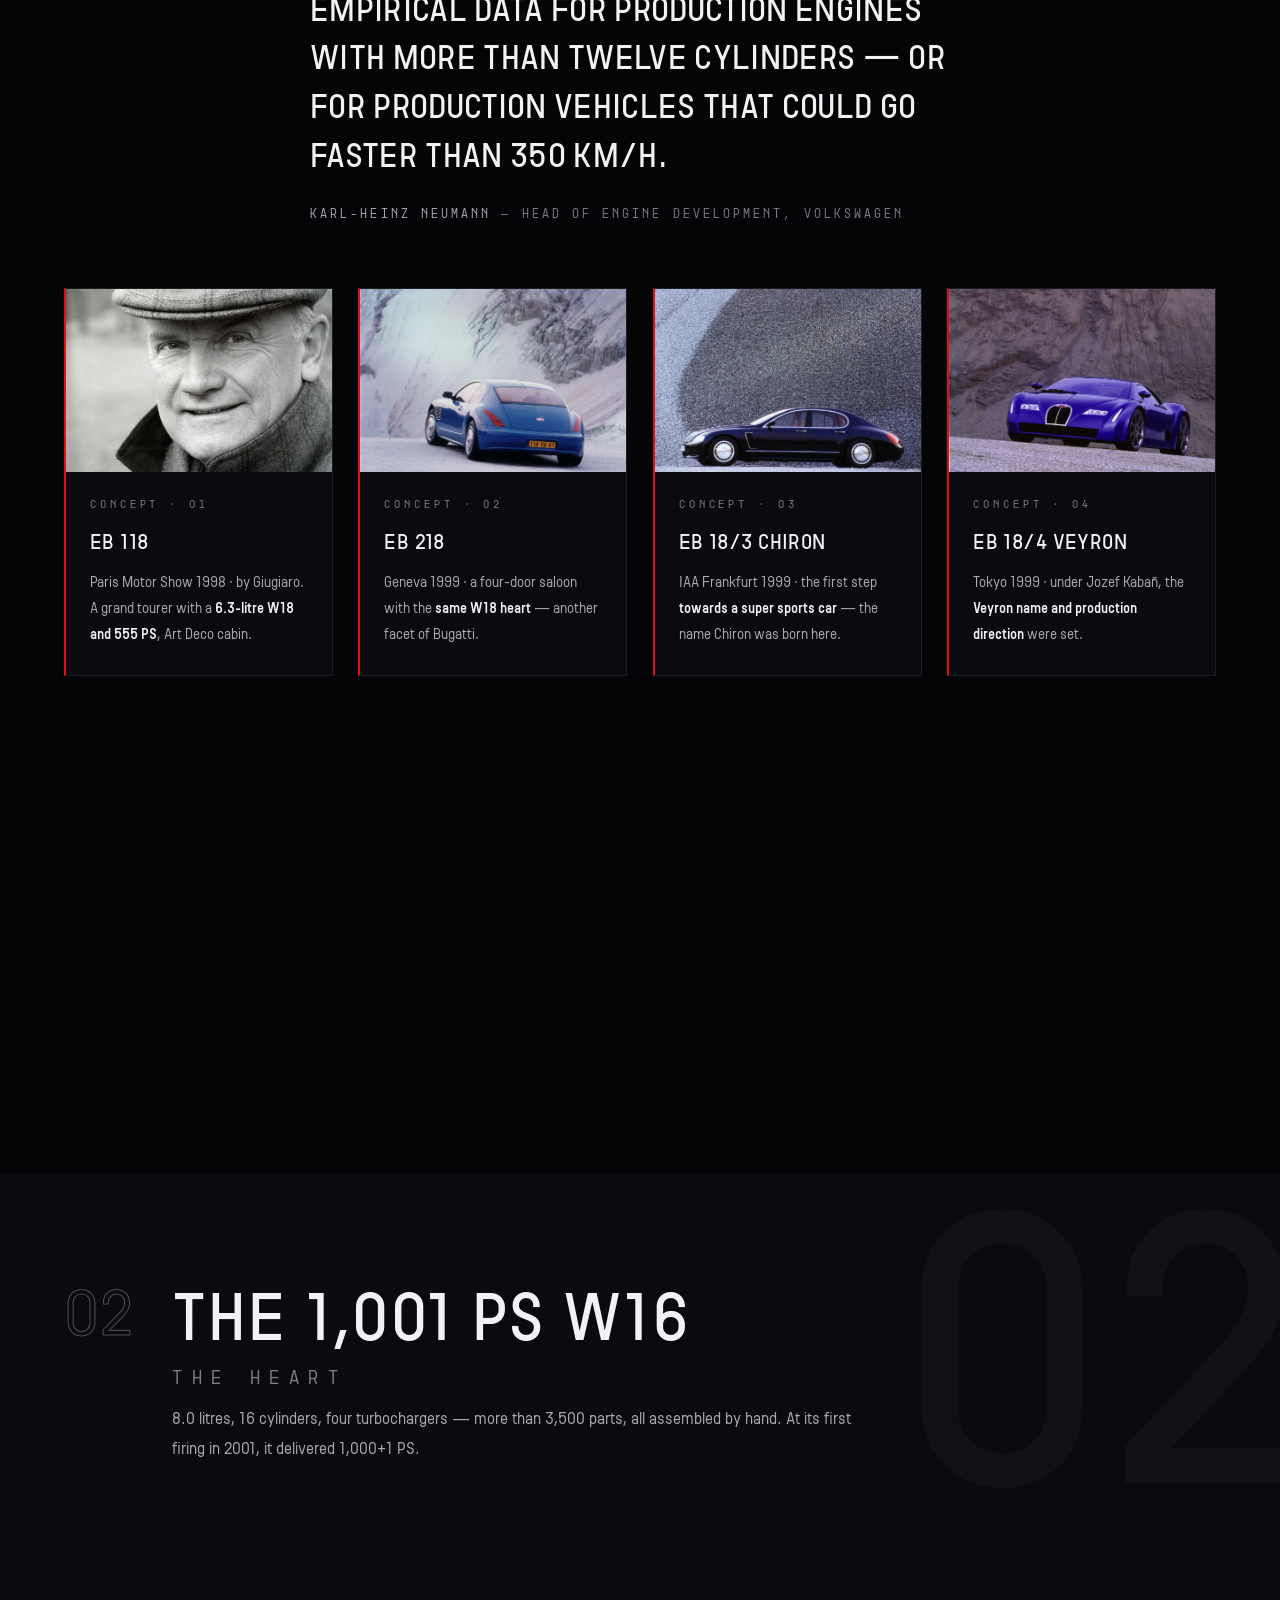
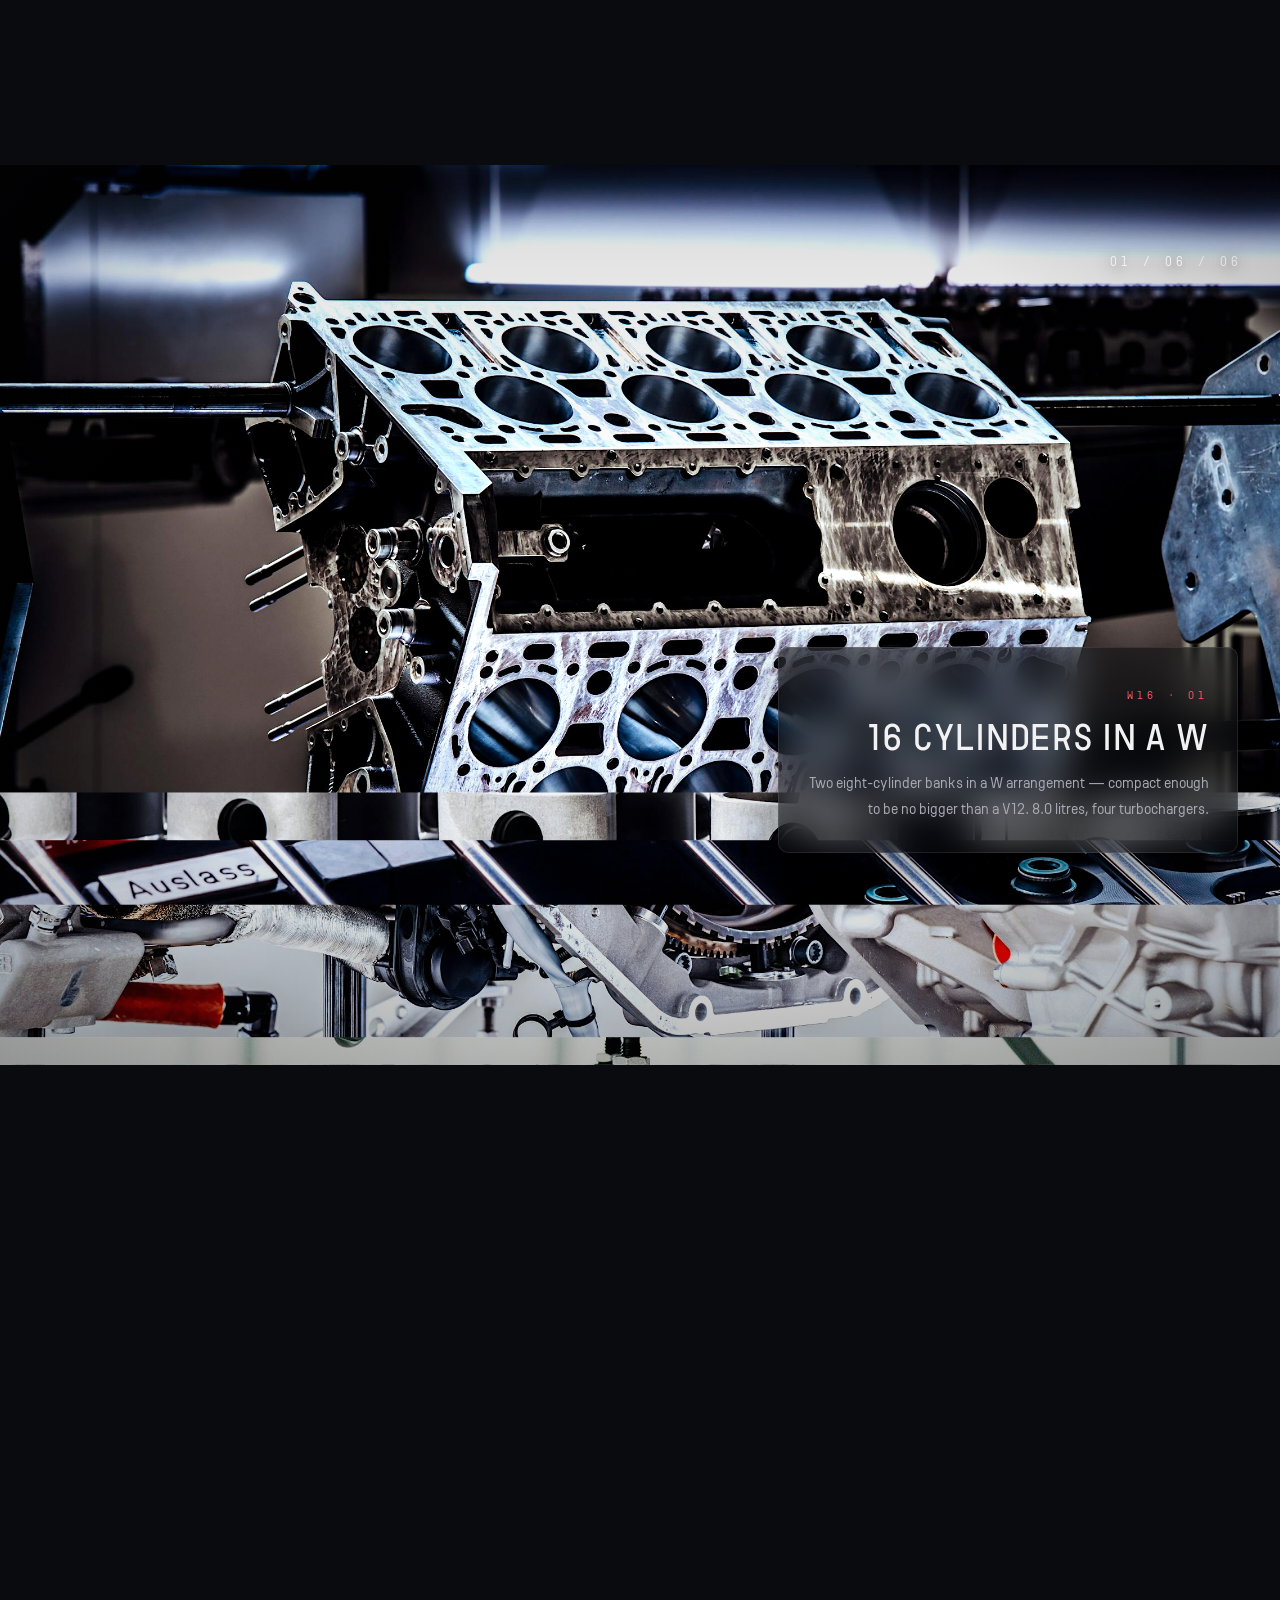
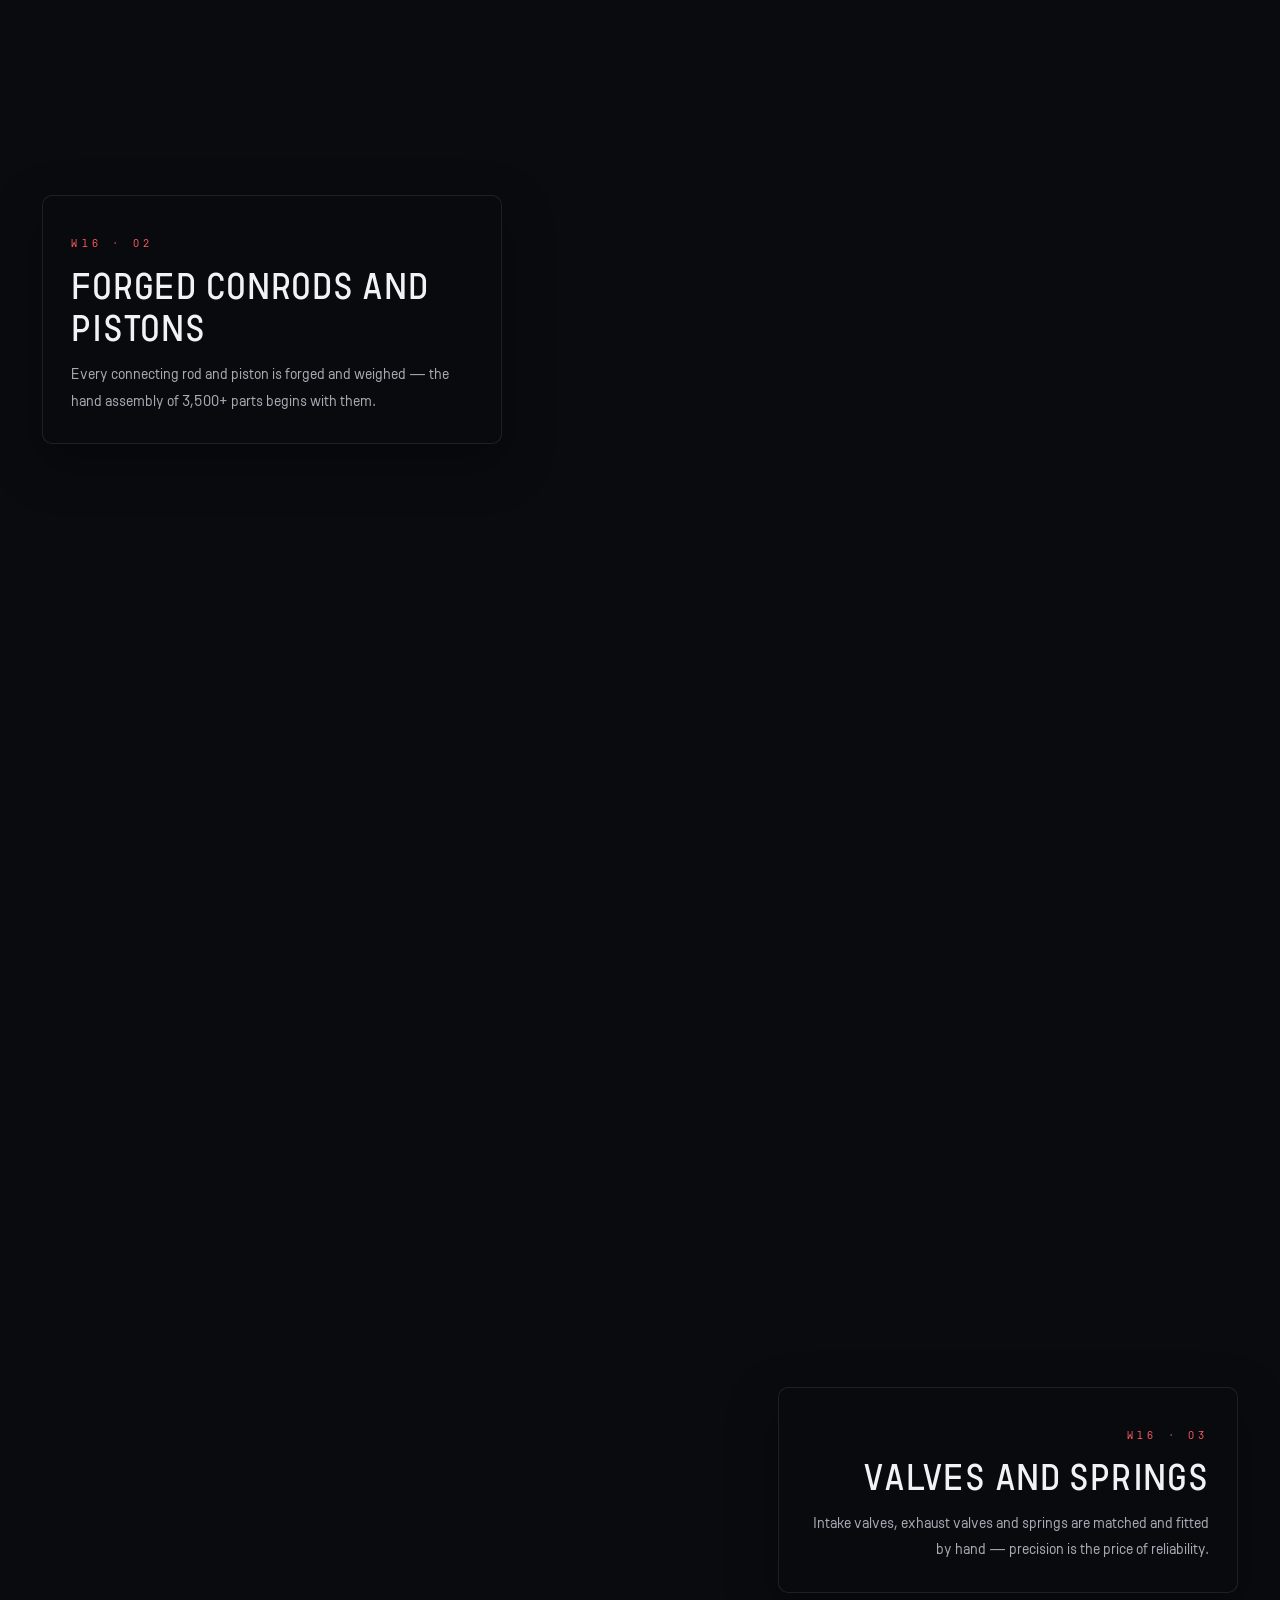
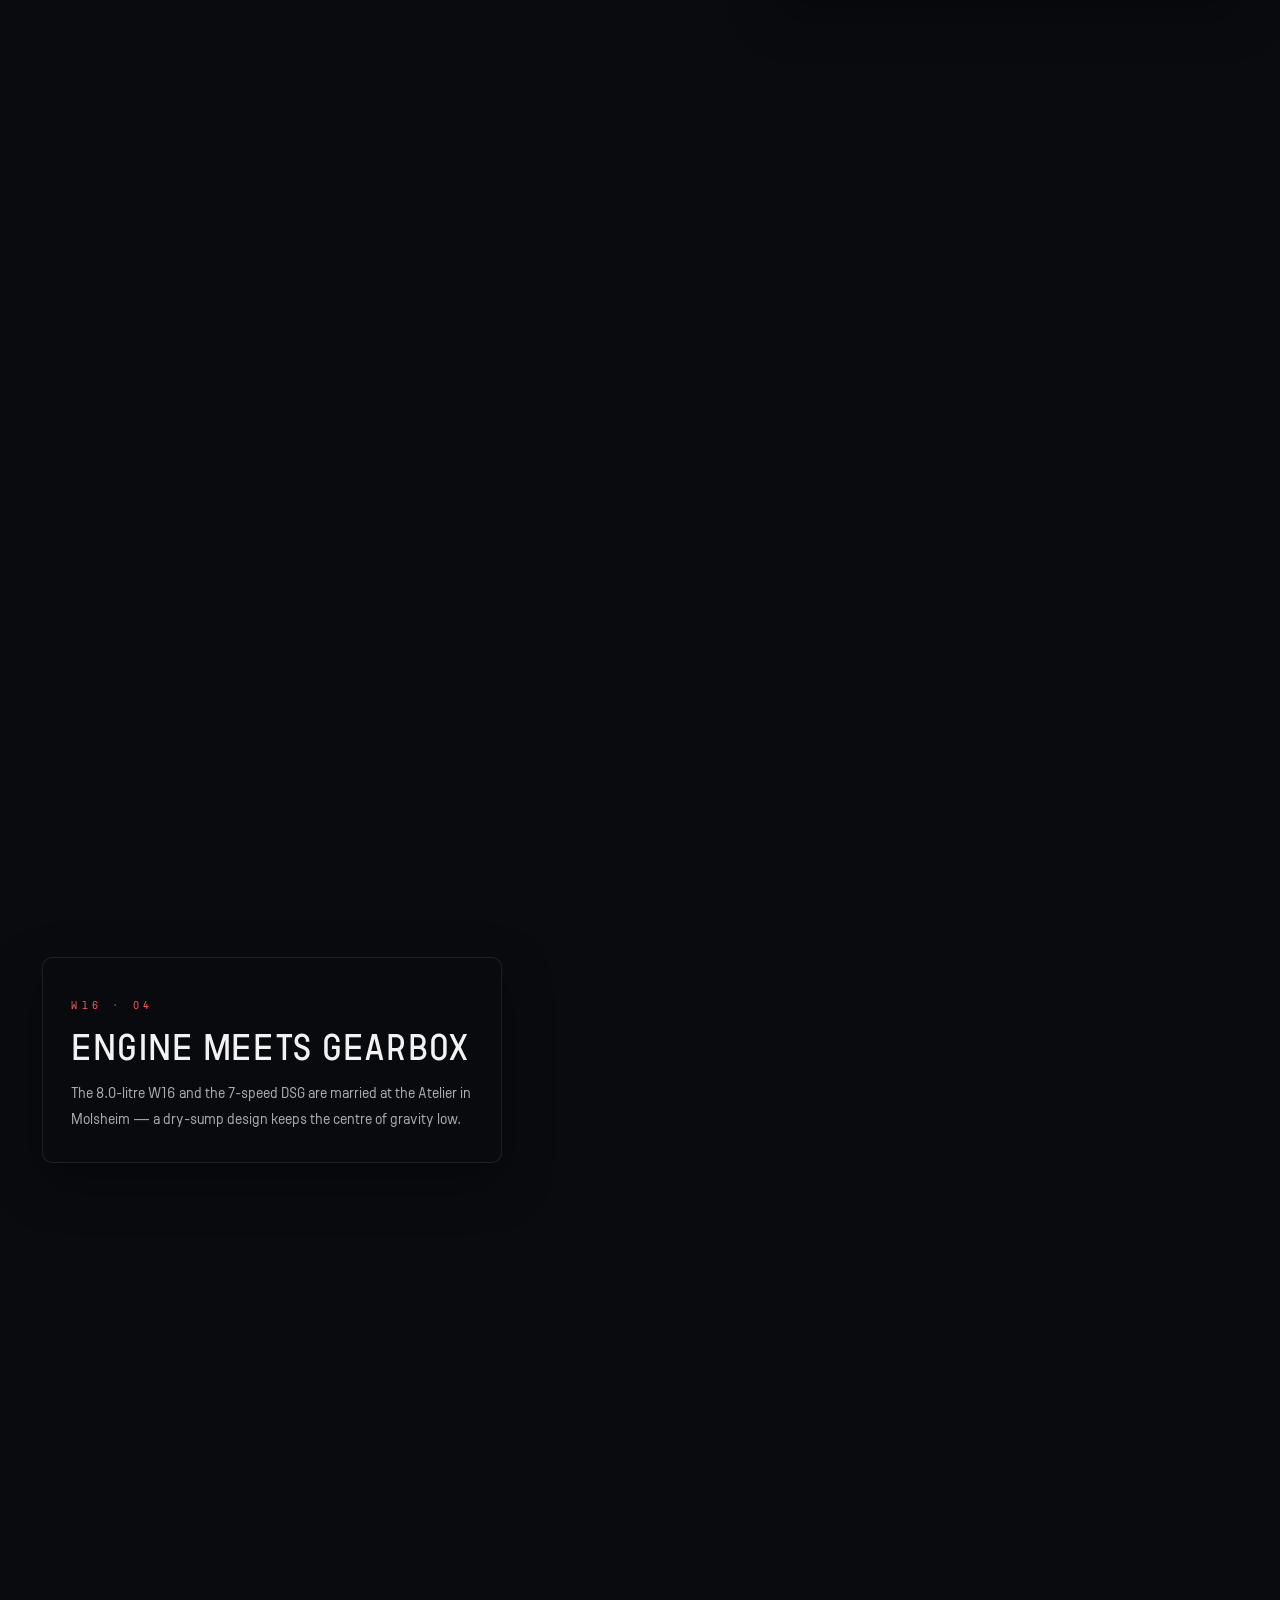
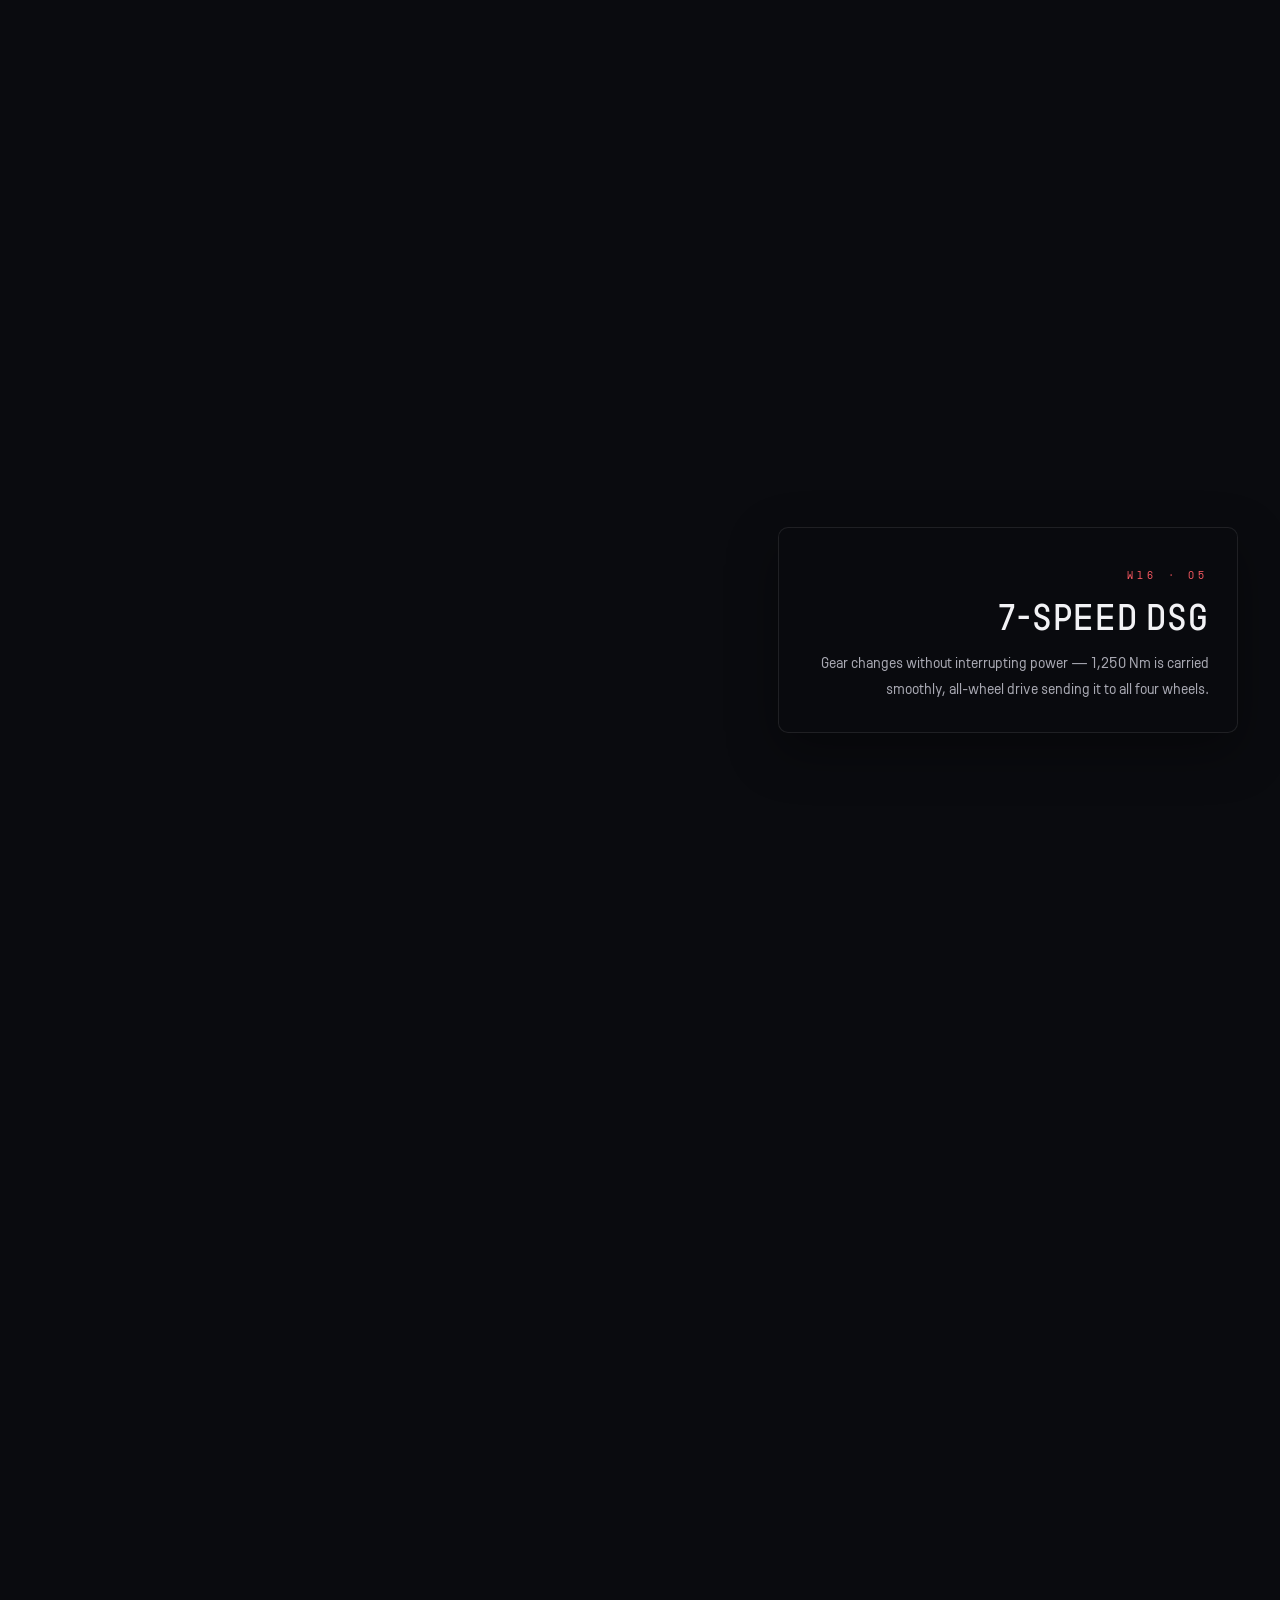
==== commit 886d350f: "hero 下方新增 HYPERCAR.SITE 门户跳转条(中英双语) - index.html / en.html: hero 结束后、第一章前插入 portal-bar 胶囊跳转条   (H 徽标" ====
--- a/en.html
+++ b/en.html
@@ -73,6 +73,18 @@
   </div>
   <a class="hero__scroll" href="#intro" aria-label="Scroll down">SCROLL</a>
 </section>
+
+<!-- ============ HYPERCAR PORTAL ============ -->
+<a class="portal-bar" href="https://www.hypercar.site" target="_blank" rel="noopener" aria-label="HYPERCAR.SITE portal">
+  <span class="portal-bar__rule" aria-hidden="true"></span>
+  <span class="portal-bar__badge" aria-hidden="true">H</span>
+  <span class="portal-bar__name">HYPERCAR.SITE</span>
+  <span class="portal-bar__sep" aria-hidden="true"></span>
+  <span class="portal-bar__text">Legend collection · Visit portal</span>
+  <i class="portal-bar__arrow" aria-hidden="true">→</i>
+  <span class="portal-bar__rule portal-bar__rule--r" aria-hidden="true"></span>
+</a>
+
 
 <!-- ============ Prologue · 360° Orbit + Birth (no chapter title) ============ -->
 <section class="chapter chapter--dark" id="intro" style="padding-top:0;">
--- a/css/style.css
+++ b/css/style.css
@@ -1732,3 +1732,67 @@
 /* 传奇版六卡 3×2 整齐排列 */
 .hcards--3 { grid-template-columns: repeat(3, 1fr); }
 @media (max-width: 860px) { .hcards--3 { grid-template-columns: 1fr; } }
+/* ---------- HYPERCAR 门户跳转 ---------- */
+.portal-bar {
+  display: flex;
+  align-items: center;
+  gap: 16px;
+  width: fit-content;
+  max-width: calc(100% - 48px);
+  margin: 52px auto 20px;
+  padding: 15px 40px;
+  border: 1.5px solid var(--accent, var(--blue-lux, var(--red, var(--gold))));
+  border-radius: 999px;
+  background: rgba(255, 255, 255, 0.045);
+  color: var(--ink-dim, var(--dim));
+  font-family: var(--font-mono, var(--mono));
+  font-size: 11.5px;
+  letter-spacing: 0.2em;
+  text-decoration: none;
+  transition: border-color .35s, color .35s, background .35s, transform .35s;
+}
+.portal-bar:hover { transform: translateY(-2px); background: rgba(255, 255, 255, 0.09); }
+.portal-bar__rule {
+  width: 36px;
+  height: 1px;
+  flex: none;
+  background: linear-gradient(90deg, transparent, var(--accent, var(--blue-lux, var(--red, var(--gold)))));
+}
+.portal-bar__rule--r { background: linear-gradient(90deg, var(--accent, var(--blue-lux, var(--red, var(--gold)))), transparent); }
+.portal-bar__badge {
+  width: 24px;
+  height: 24px;
+  border-radius: 7px;
+  flex: none;
+  display: grid;
+  place-items: center;
+  background: var(--accent, var(--blue-lux, var(--red, var(--gold))));
+  color: #0b0b0e;
+  font-size: 13px;
+  font-weight: 700;
+  box-shadow: 0 0 14px var(--accent, var(--blue-lux, var(--red, var(--gold))));
+}
+.portal-bar__name {
+  color: var(--accent, var(--blue-lux, var(--red, var(--gold))));
+  font-weight: 700;
+  letter-spacing: 0.24em;
+  white-space: nowrap;
+}
+.portal-bar__sep {
+  width: 1px;
+  height: 16px;
+  flex: none;
+  background: var(--line);
+}
+.portal-bar__text {
+  color: var(--ink-dim, var(--dim));
+  letter-spacing: 0.12em;
+  white-space: nowrap;
+}
+.portal-bar__arrow { font-style: normal; transition: transform .35s; }
+.portal-bar:hover .portal-bar__arrow { transform: translateX(4px); }
+@media (max-width: 720px) {
+  .portal-bar { flex-wrap: wrap; justify-content: center; text-align: center; margin: 30px 20px 14px; padding: 13px 26px; gap: 12px; }
+  .portal-bar__rule { display: none; }
+  .portal-bar__text { white-space: normal; }
+}
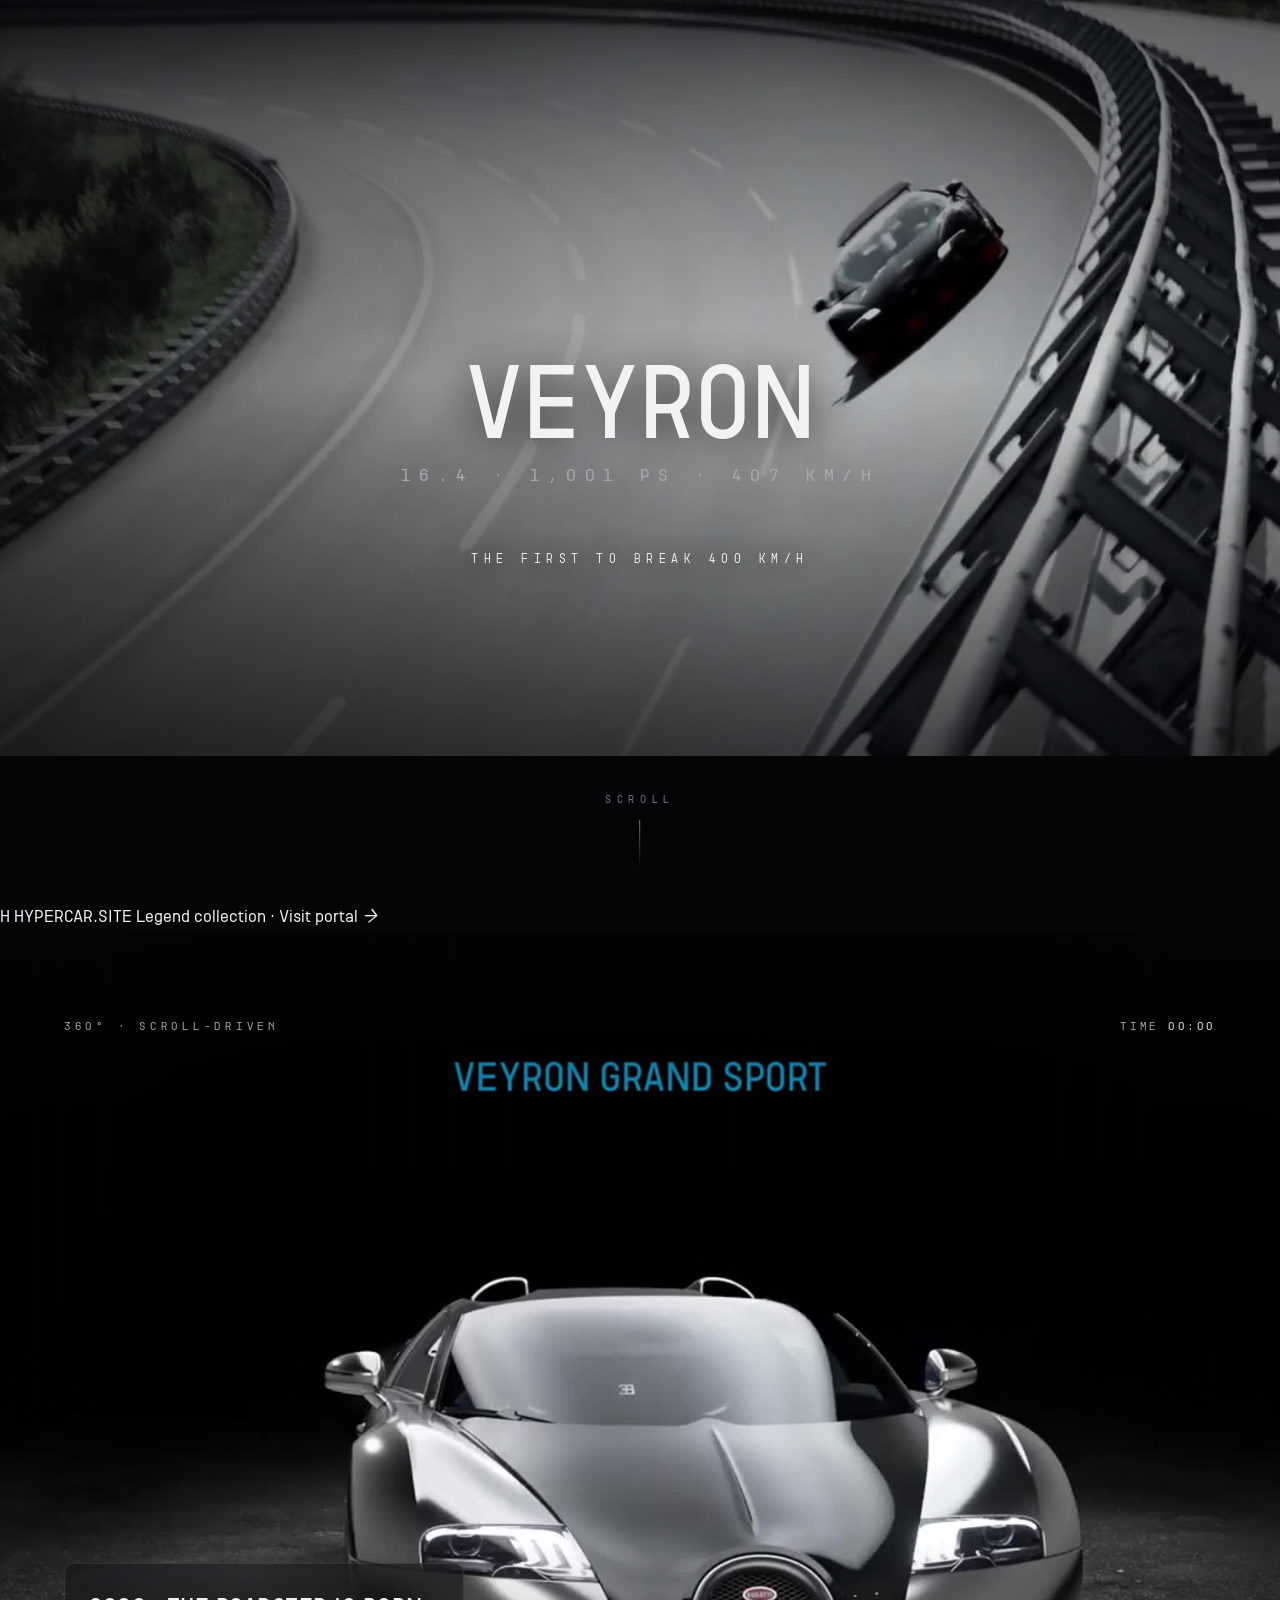
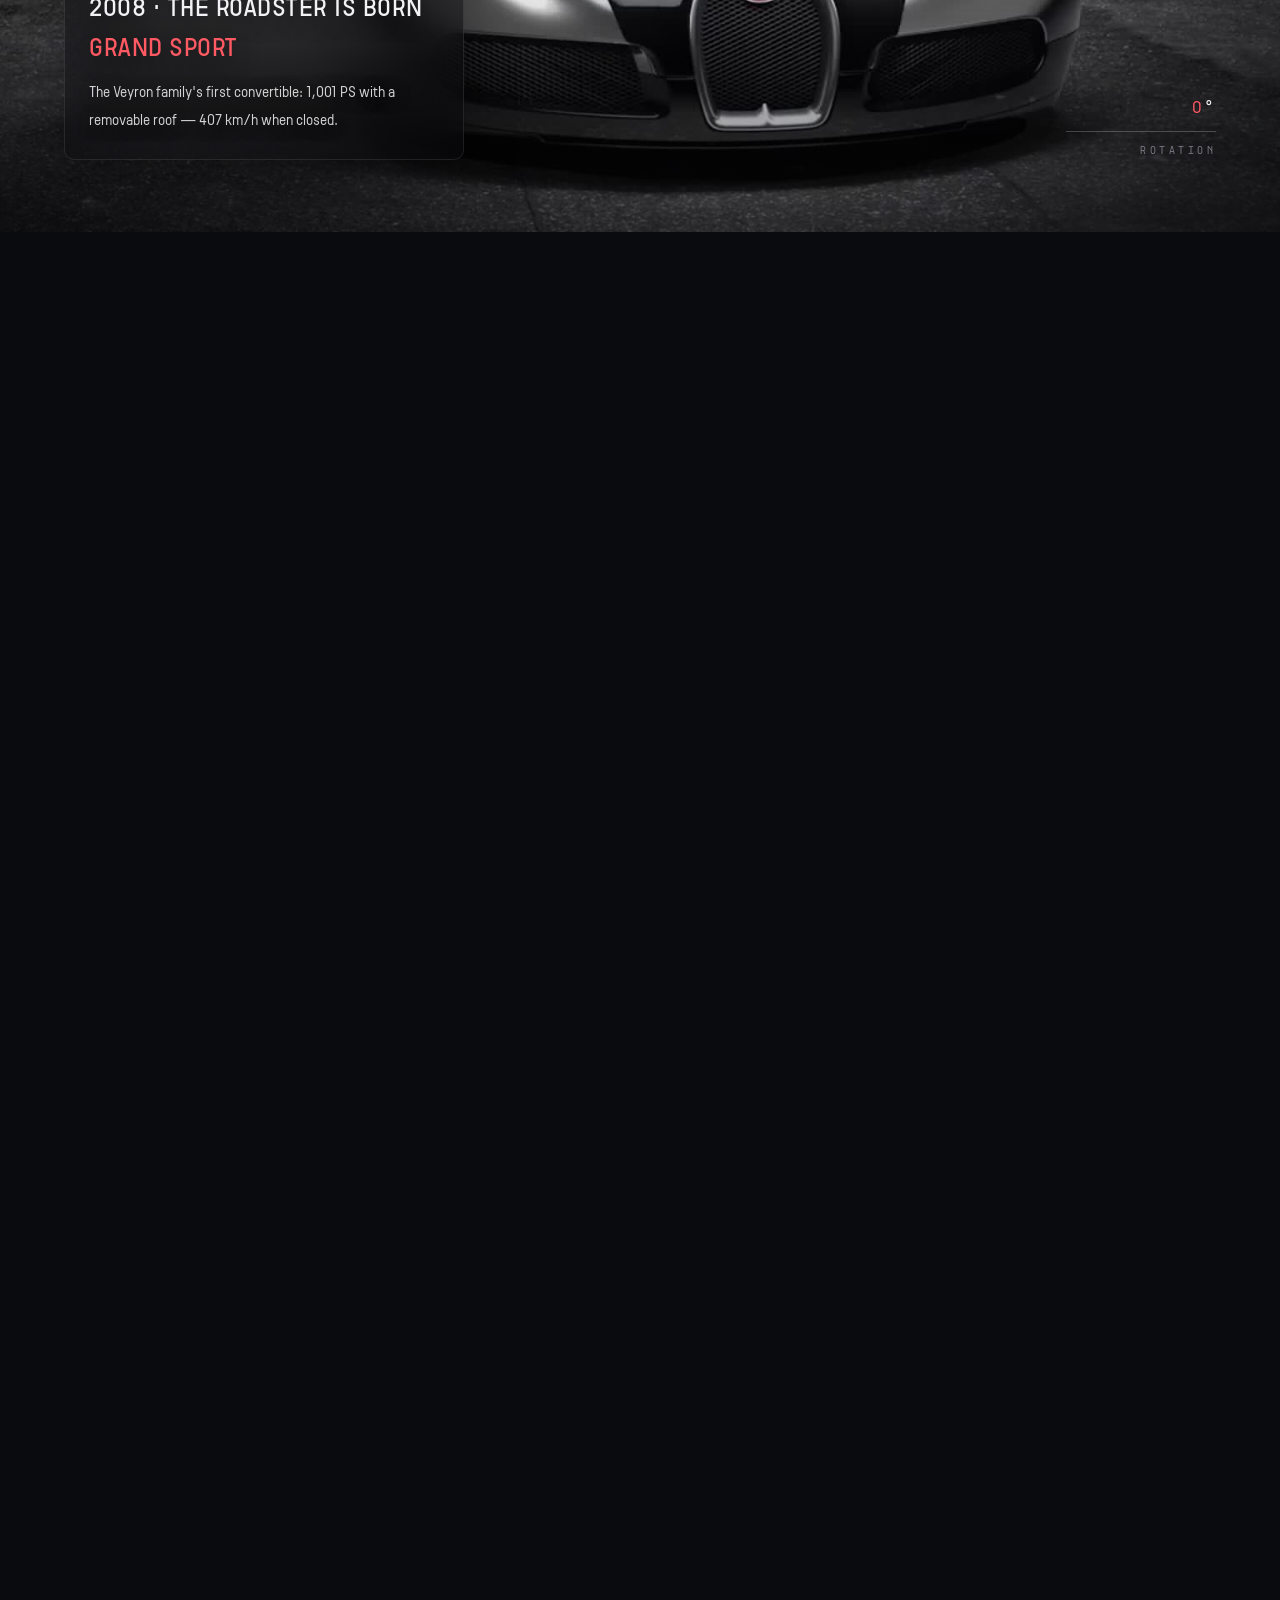
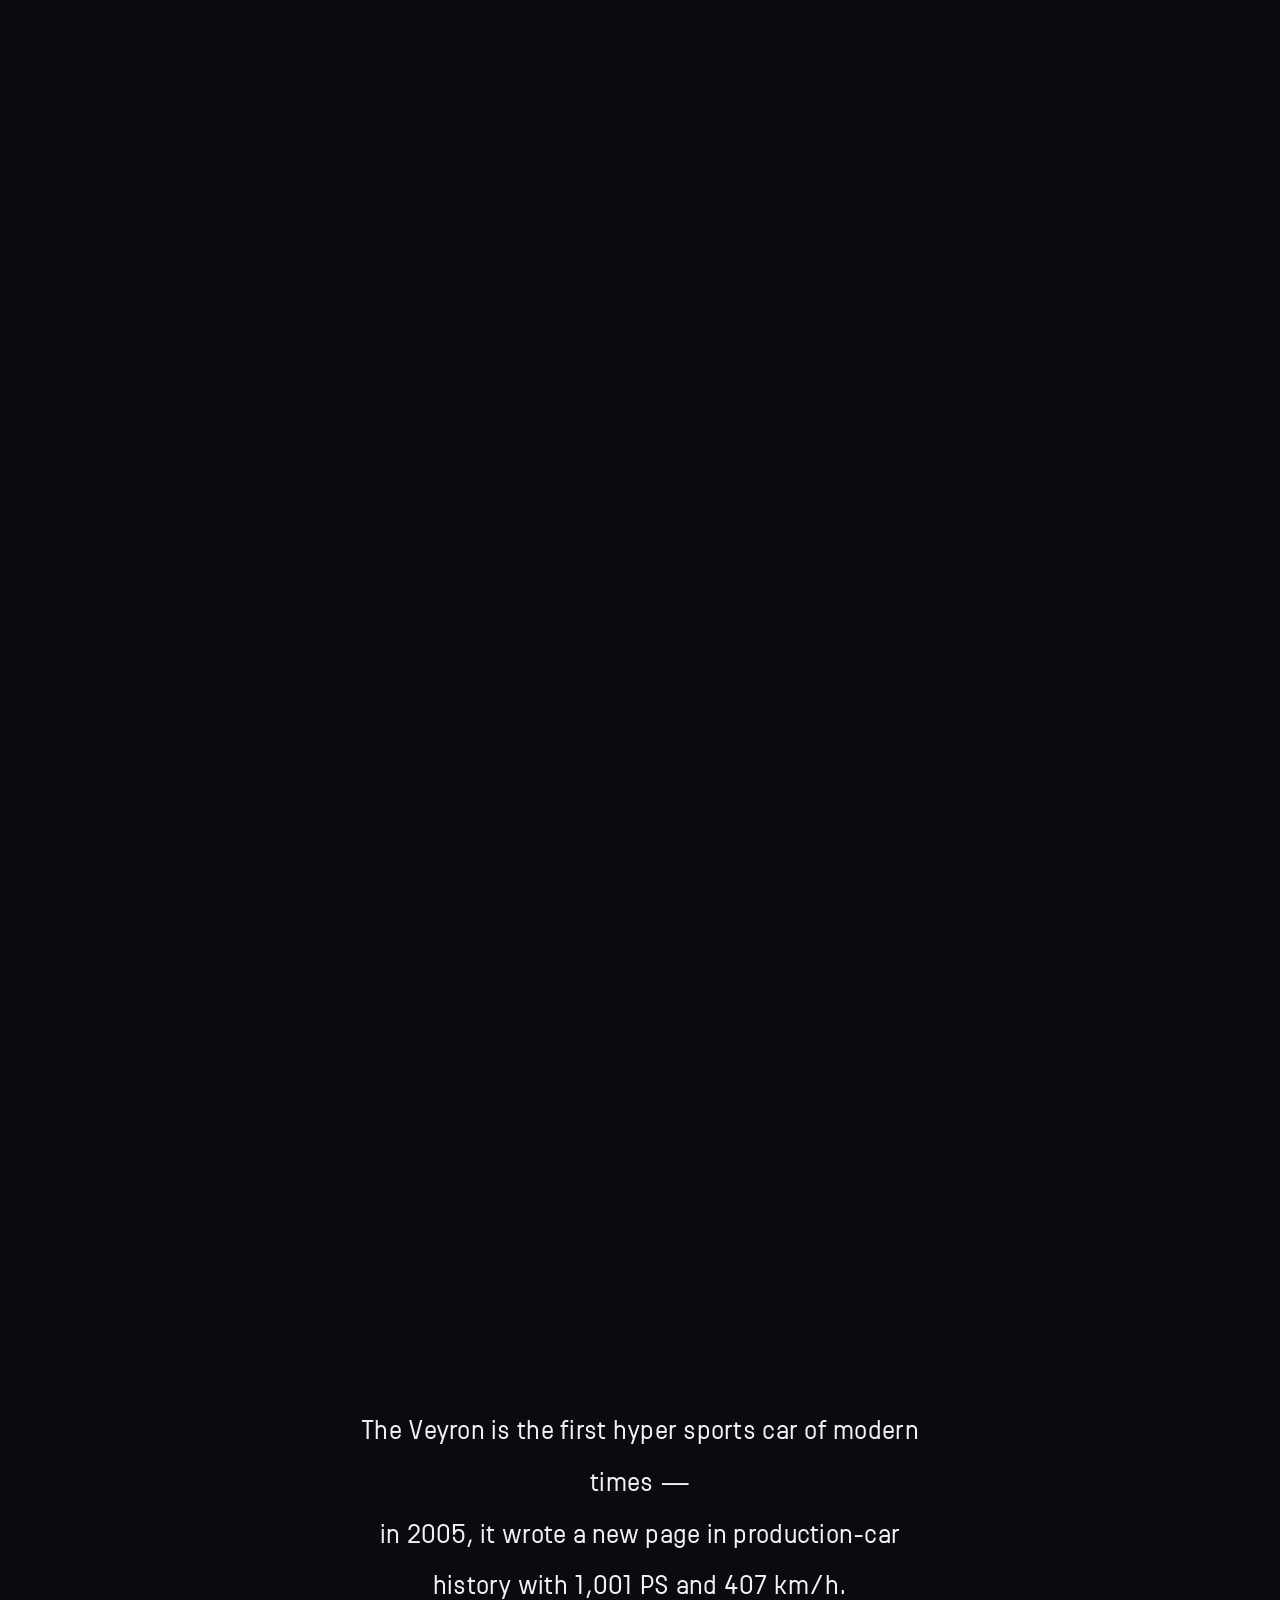
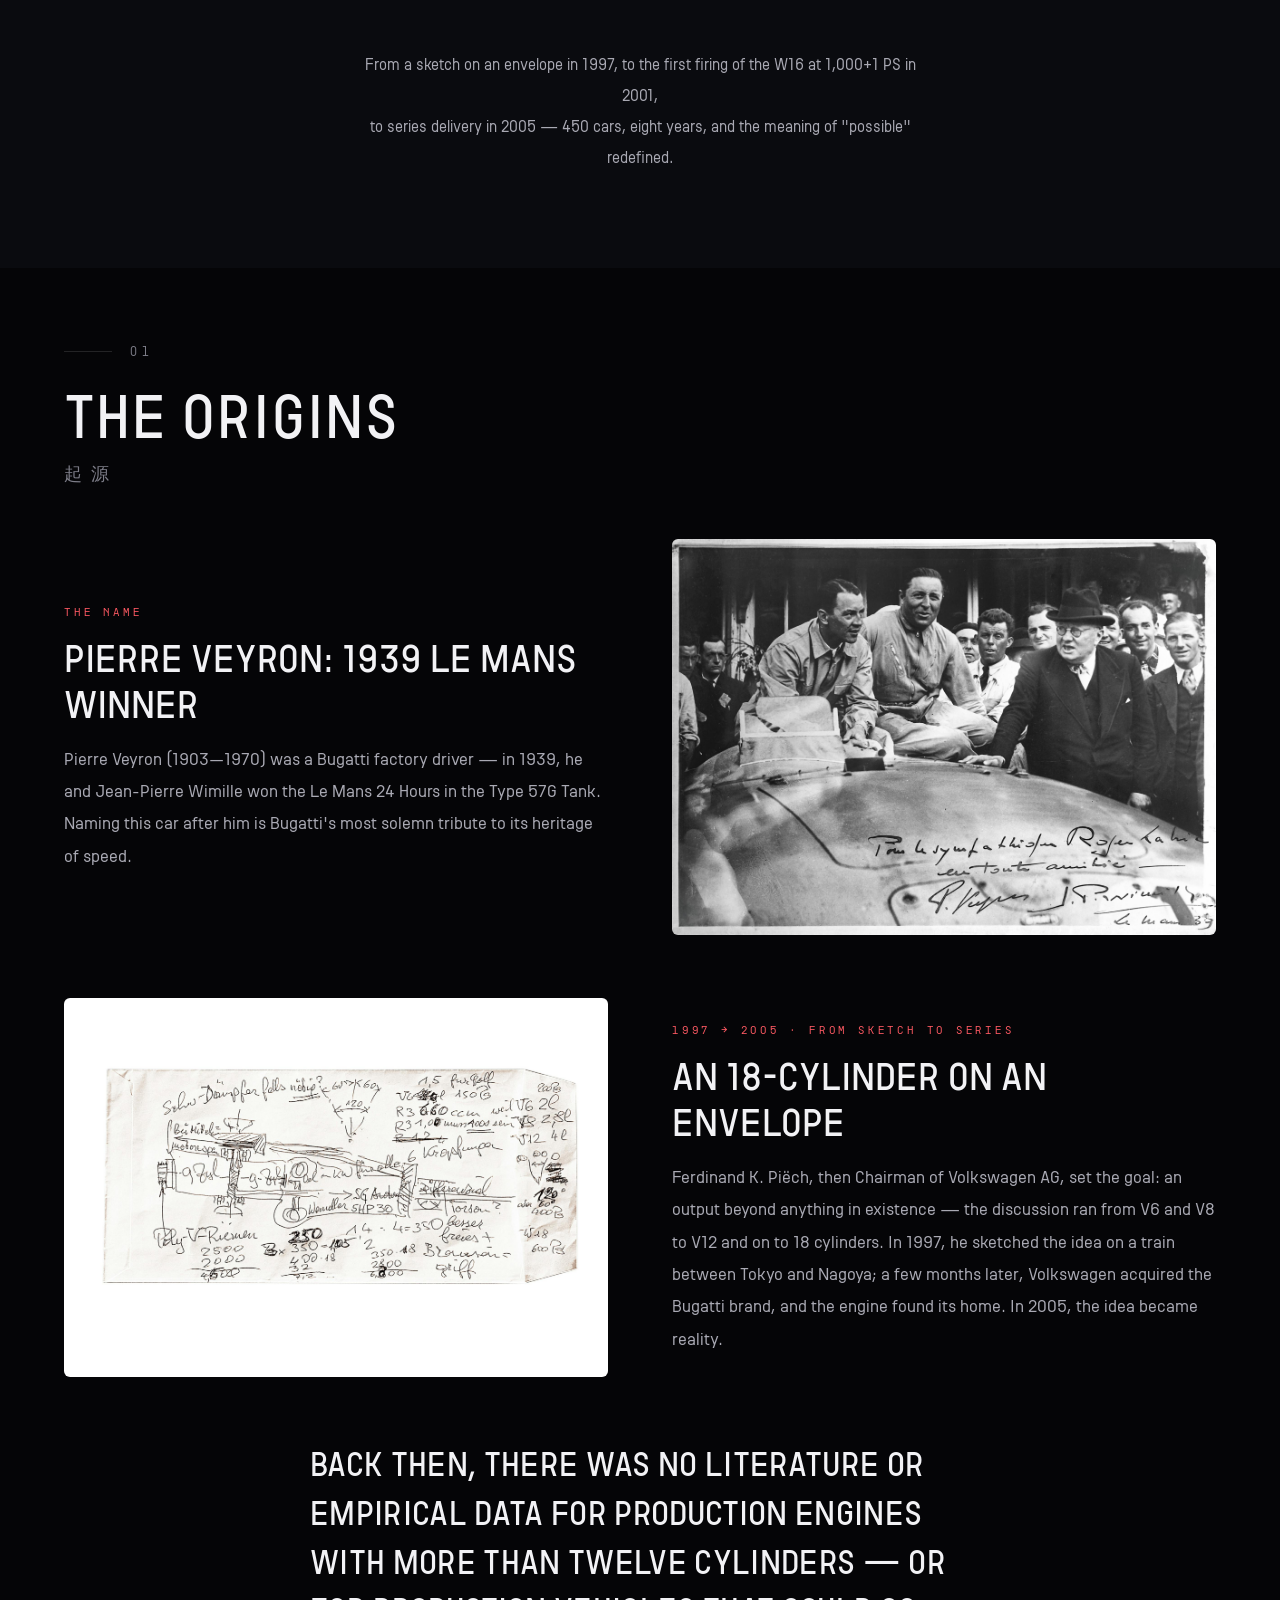
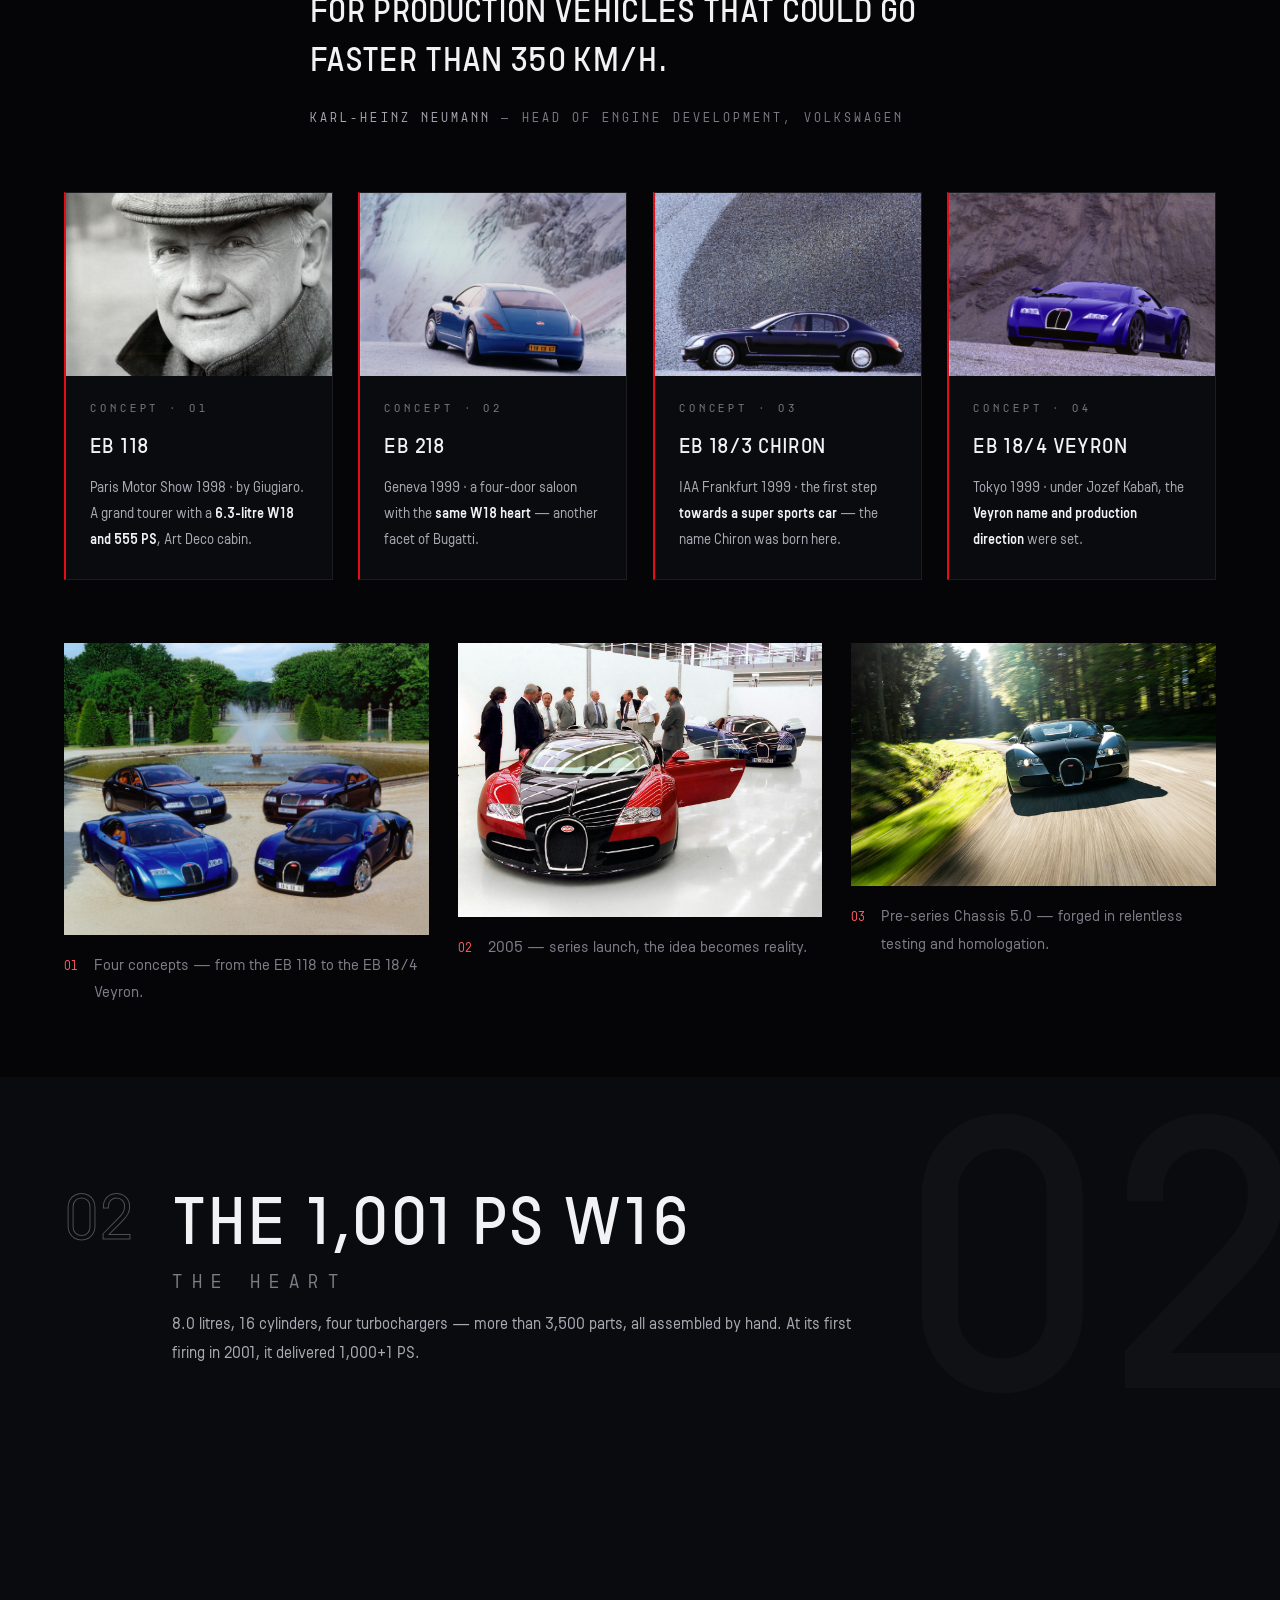
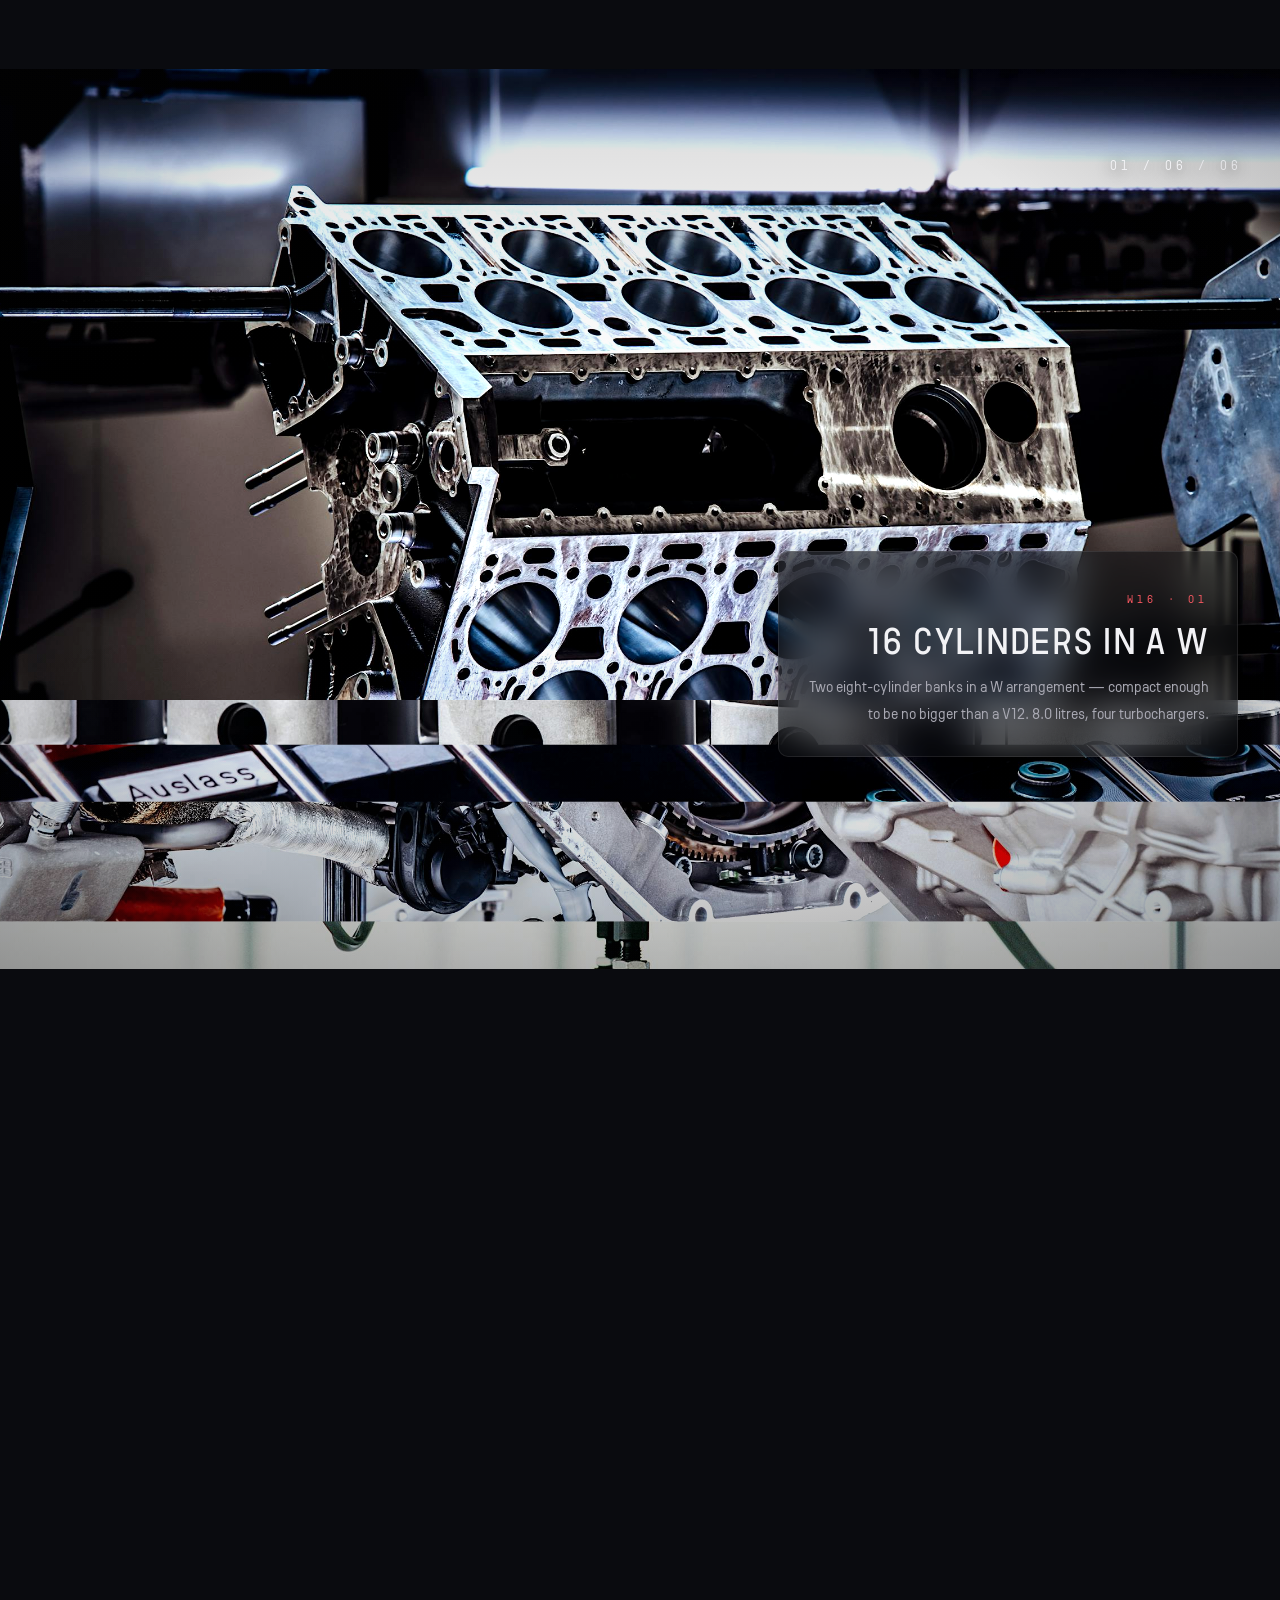
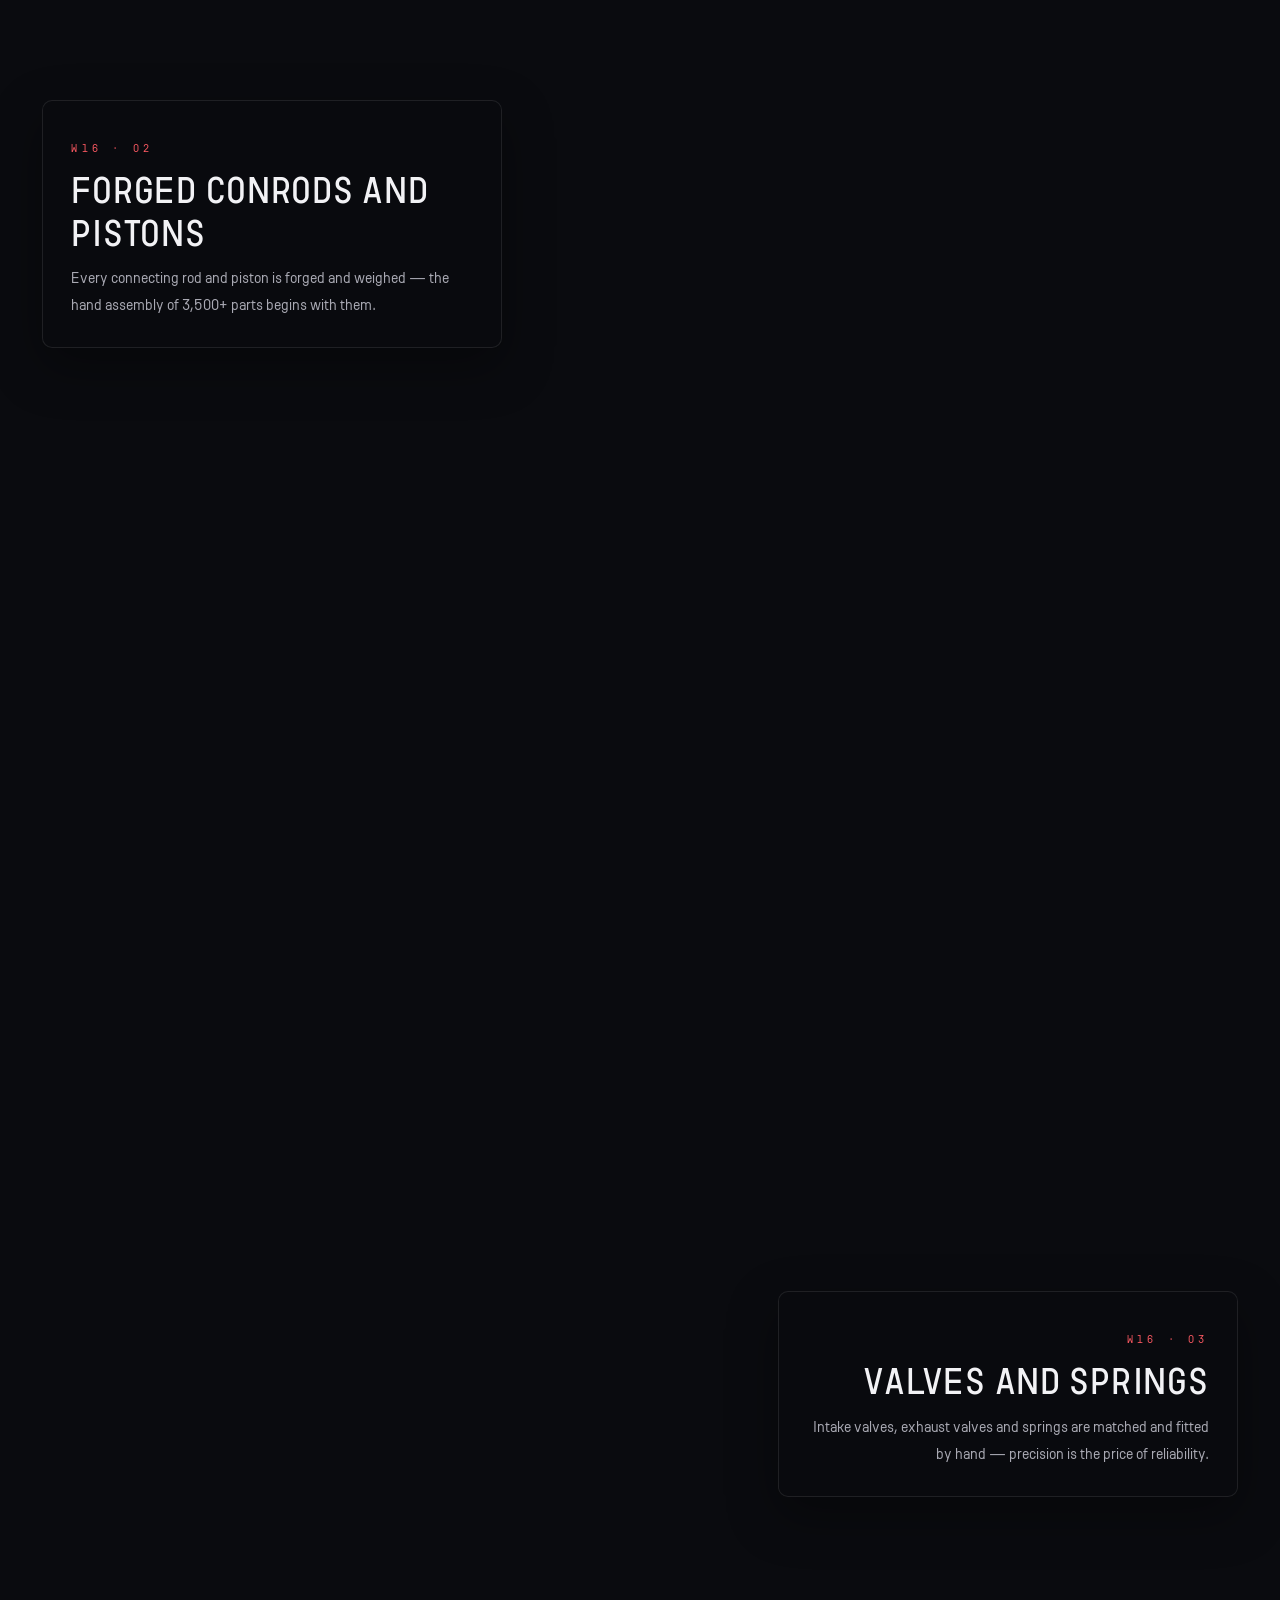
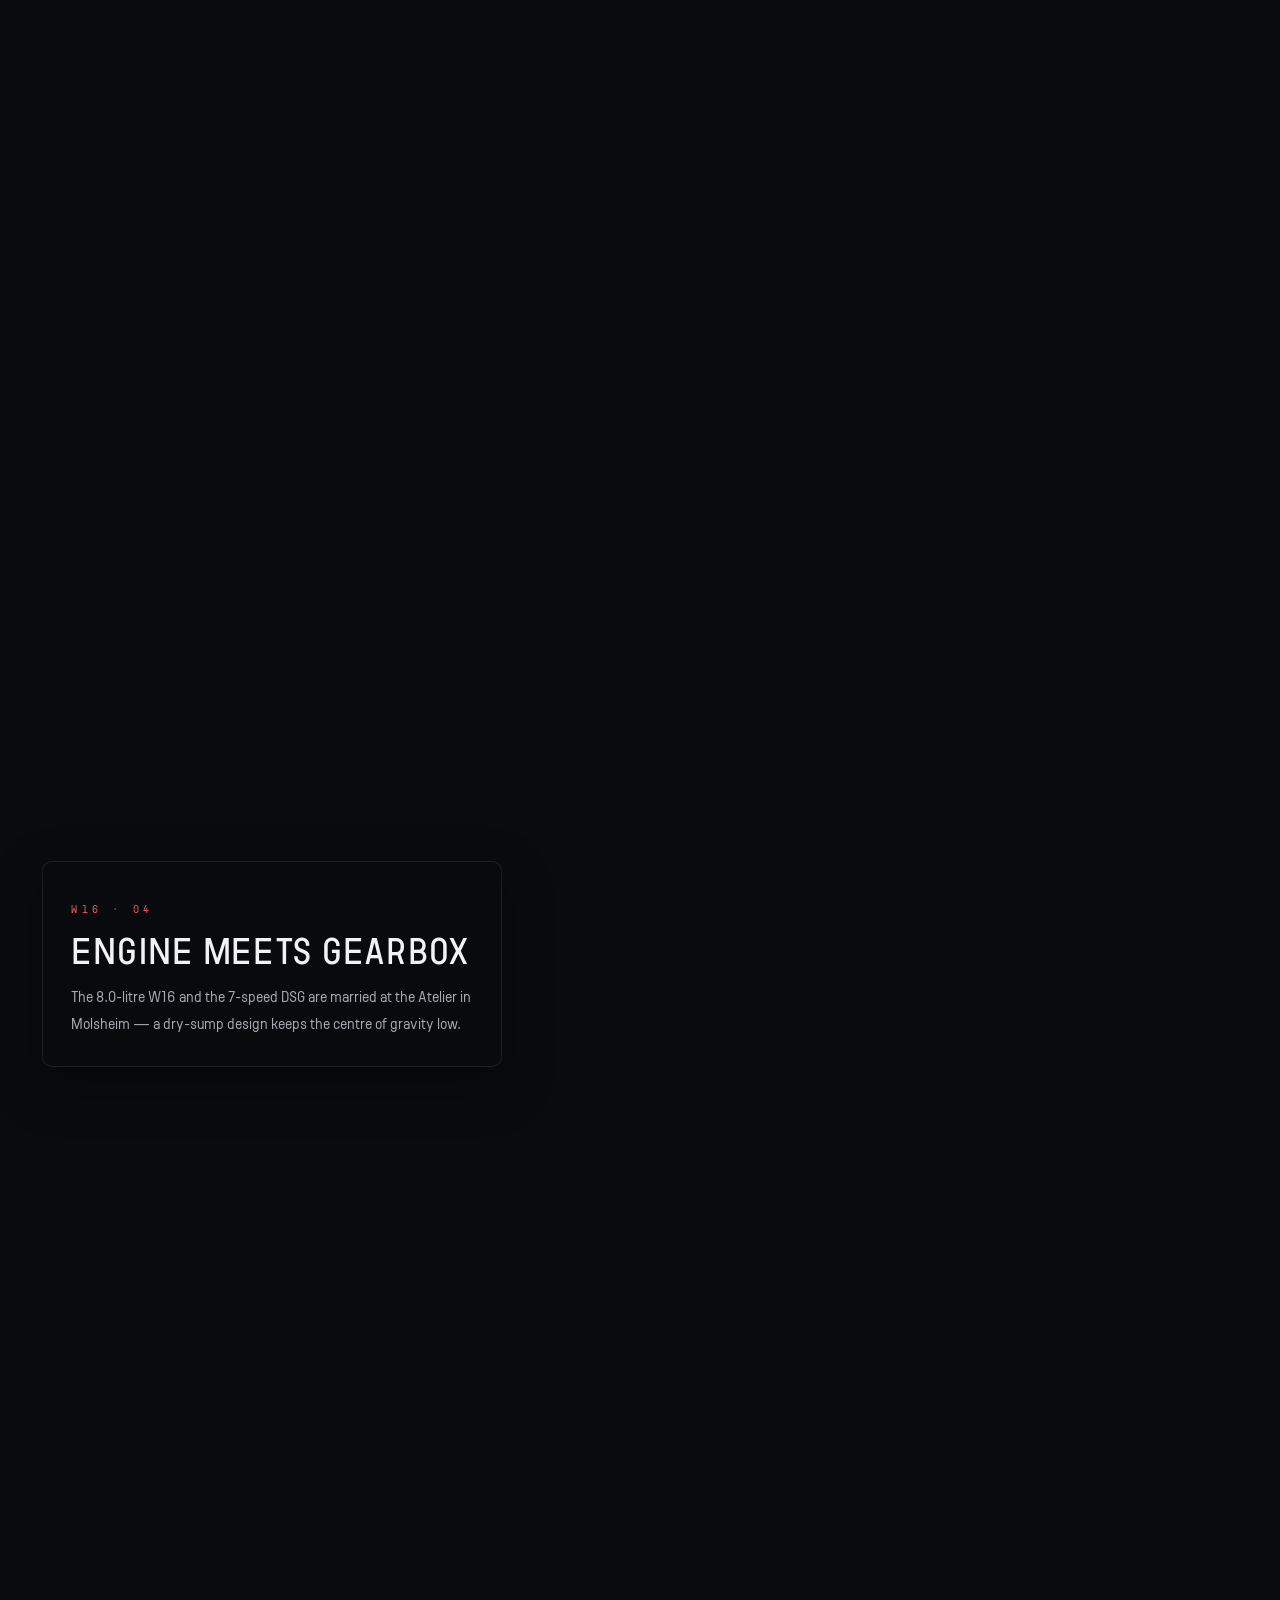
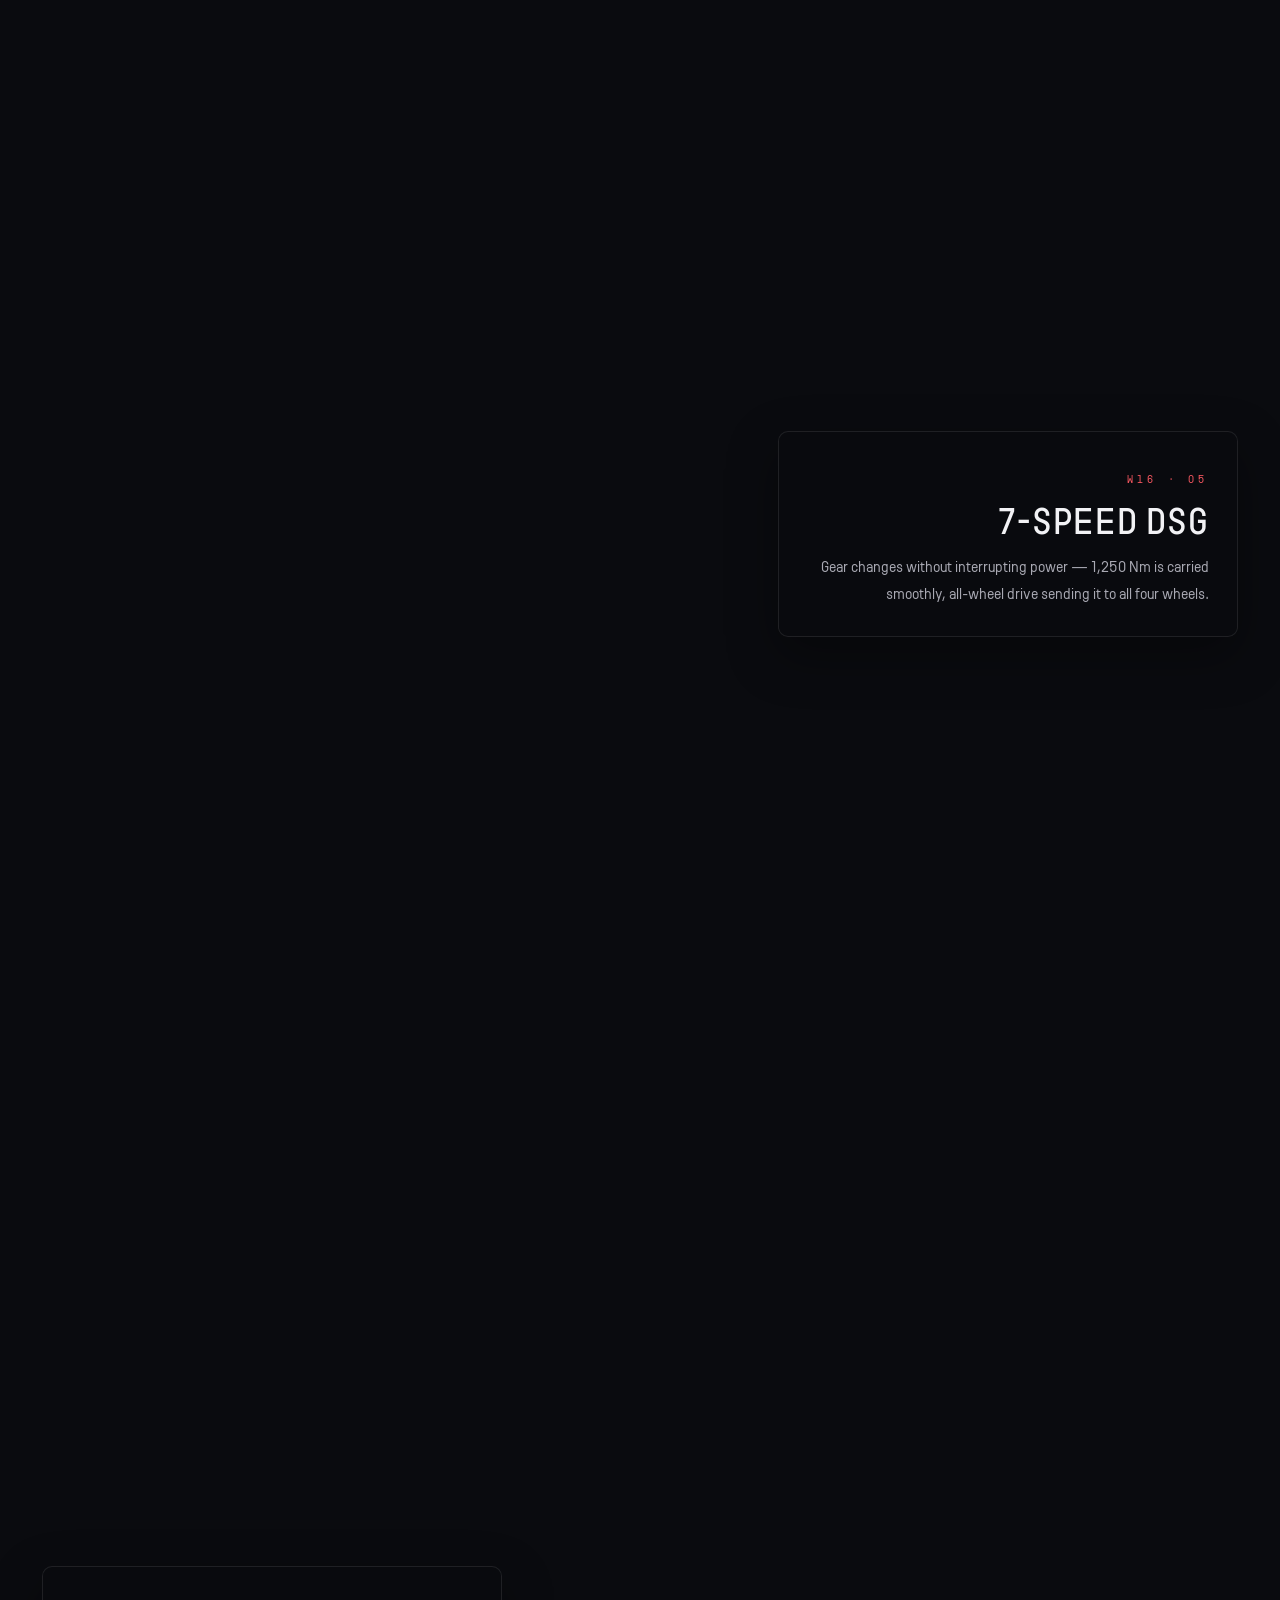
==== commit 66f3ab38: "规范化:接入共享语言逻辑与 SEO 基建,清理未引用素材 - 语言分流改用 shared/v1/lang.js(统一实现,沿用原 localStorage 键与跳转方向) - 新增 robots.tx" ====
--- a/en.html
+++ b/en.html
@@ -11,6 +11,16 @@
 <meta property="og:image" content="img/hero-front.jpg">
 <link rel="stylesheet" href="css/style.css">
 <link rel="icon" href="data:image/svg+xml,%3Csvg xmlns='http://www.w3.org/2000/svg' viewBox='0 0 100 100'%3E%3Crect width='100' height='100' fill='%230b0b0d'/%3E%3Ctext x='50' y='70' font-size='56' text-anchor='middle' fill='%23f4f2ee' font-family='serif'%3EV%3C/text%3E%3C/svg%3E">
+<!-- hc:seo:start -->
+<!-- generated by tools/seo.py · cars.json · 2026-09-11 -->
+<link rel="canonical" href="https://veyron.hypercar.site/en.html">
+<link rel="alternate" hreflang="zh-CN" href="https://veyron.hypercar.site/">
+<link rel="alternate" hreflang="en" href="https://veyron.hypercar.site/en.html">
+<link rel="alternate" hreflang="x-default" href="https://veyron.hypercar.site/">
+<script type="application/ld+json">
+{"@context":"https://schema.org","@type":"Car","name":"Bugatti Veyron","brand":{"@type":"Brand","name":"Bugatti"},"model":"Veyron","url":"https://veyron.hypercar.site/en.html","description":"The first legend · 407 km/h","productionDate":"2005","image":"https://veyron.hypercar.site/img/hero-front.jpg","additionalProperty":[{"@type":"PropertyValue","name":"Peak power","value":"1001 hp"},{"@type":"PropertyValue","name":"Top speed","value":"407 km/h"},{"@type":"PropertyValue","name":"Production","value":"450 cars"}]}
+</script>
+<!-- hc:seo:end -->
 </head>
 <body>
 
@@ -981,7 +991,7 @@
   </div>
 </footer>
 
-<script src="js/lang-detect.js"></script>
+<script src="shared/v1/lang.js" data-strategy="ip" data-key="veyron-lang" data-zh="index.html" data-en="en.html" data-fallback="ipinfo" data-direction="both" defer></script>
 <script src="js/main.js"></script>
 </body>
 </html>
--- a/css/style.css
+++ b/css/style.css
@@ -1382,7 +1382,6 @@
   .hero__title { font-size: clamp(2.6rem, 12.5vw, 4.6rem); }
 }
 
-
 /* 规格章顶部数字条(原性能章数据融入) */
 .spec-nums {
   display: grid;
@@ -1411,7 +1410,6 @@
   color: var(--ink-faint);
 }
 @media (max-width: 720px) { .spec-nums { grid-template-columns: repeat(2, 1fr); } }
-
 
 /* ---------- 页脚(divo 同款:Hypercar 跳转 + 联系方式) ---------- */
 .footer__portal {
@@ -1527,7 +1525,6 @@
 .footer__disclaimer p.mono a { color: var(--ink-dim); border-bottom: 1px solid var(--line); transition: color 0.3s; }
 .footer__disclaimer p.mono a:hover { color: var(--ink); }
 
-
 /* ---------- 数据小卡(f80 风格:顶部色条 + 大数字) ---------- */
 .bigstats {
   display: grid;
@@ -1732,67 +1729,5 @@
 /* 传奇版六卡 3×2 整齐排列 */
 .hcards--3 { grid-template-columns: repeat(3, 1fr); }
 @media (max-width: 860px) { .hcards--3 { grid-template-columns: 1fr; } }
-/* ---------- HYPERCAR 门户跳转 ---------- */
-.portal-bar {
-  display: flex;
-  align-items: center;
-  gap: 16px;
-  width: fit-content;
-  max-width: calc(100% - 48px);
-  margin: 52px auto 20px;
-  padding: 15px 40px;
-  border: 1.5px solid var(--accent, var(--blue-lux, var(--red, var(--gold))));
-  border-radius: 999px;
-  background: rgba(255, 255, 255, 0.045);
-  color: var(--ink-dim, var(--dim));
-  font-family: var(--font-mono, var(--mono));
-  font-size: 11.5px;
-  letter-spacing: 0.2em;
-  text-decoration: none;
-  transition: border-color .35s, color .35s, background .35s, transform .35s;
-}
-.portal-bar:hover { transform: translateY(-2px); background: rgba(255, 255, 255, 0.09); }
-.portal-bar__rule {
-  width: 36px;
-  height: 1px;
-  flex: none;
-  background: linear-gradient(90deg, transparent, var(--accent, var(--blue-lux, var(--red, var(--gold)))));
-}
-.portal-bar__rule--r { background: linear-gradient(90deg, var(--accent, var(--blue-lux, var(--red, var(--gold)))), transparent); }
-.portal-bar__badge {
-  width: 24px;
-  height: 24px;
-  border-radius: 7px;
-  flex: none;
-  display: grid;
-  place-items: center;
-  background: var(--accent, var(--blue-lux, var(--red, var(--gold))));
-  color: #0b0b0e;
-  font-size: 13px;
-  font-weight: 700;
-  box-shadow: 0 0 14px var(--accent, var(--blue-lux, var(--red, var(--gold))));
-}
-.portal-bar__name {
-  color: var(--accent, var(--blue-lux, var(--red, var(--gold))));
-  font-weight: 700;
-  letter-spacing: 0.24em;
-  white-space: nowrap;
-}
-.portal-bar__sep {
-  width: 1px;
-  height: 16px;
-  flex: none;
-  background: var(--line);
-}
-.portal-bar__text {
-  color: var(--ink-dim, var(--dim));
-  letter-spacing: 0.12em;
-  white-space: nowrap;
-}
-.portal-bar__arrow { font-style: normal; transition: transform .35s; }
-.portal-bar:hover .portal-bar__arrow { transform: translateX(4px); }
 @media (max-width: 720px) {
-  .portal-bar { flex-wrap: wrap; justify-content: center; text-align: center; margin: 30px 20px 14px; padding: 13px 26px; gap: 12px; }
-  .portal-bar__rule { display: none; }
-  .portal-bar__text { white-space: normal; }
-}
+}
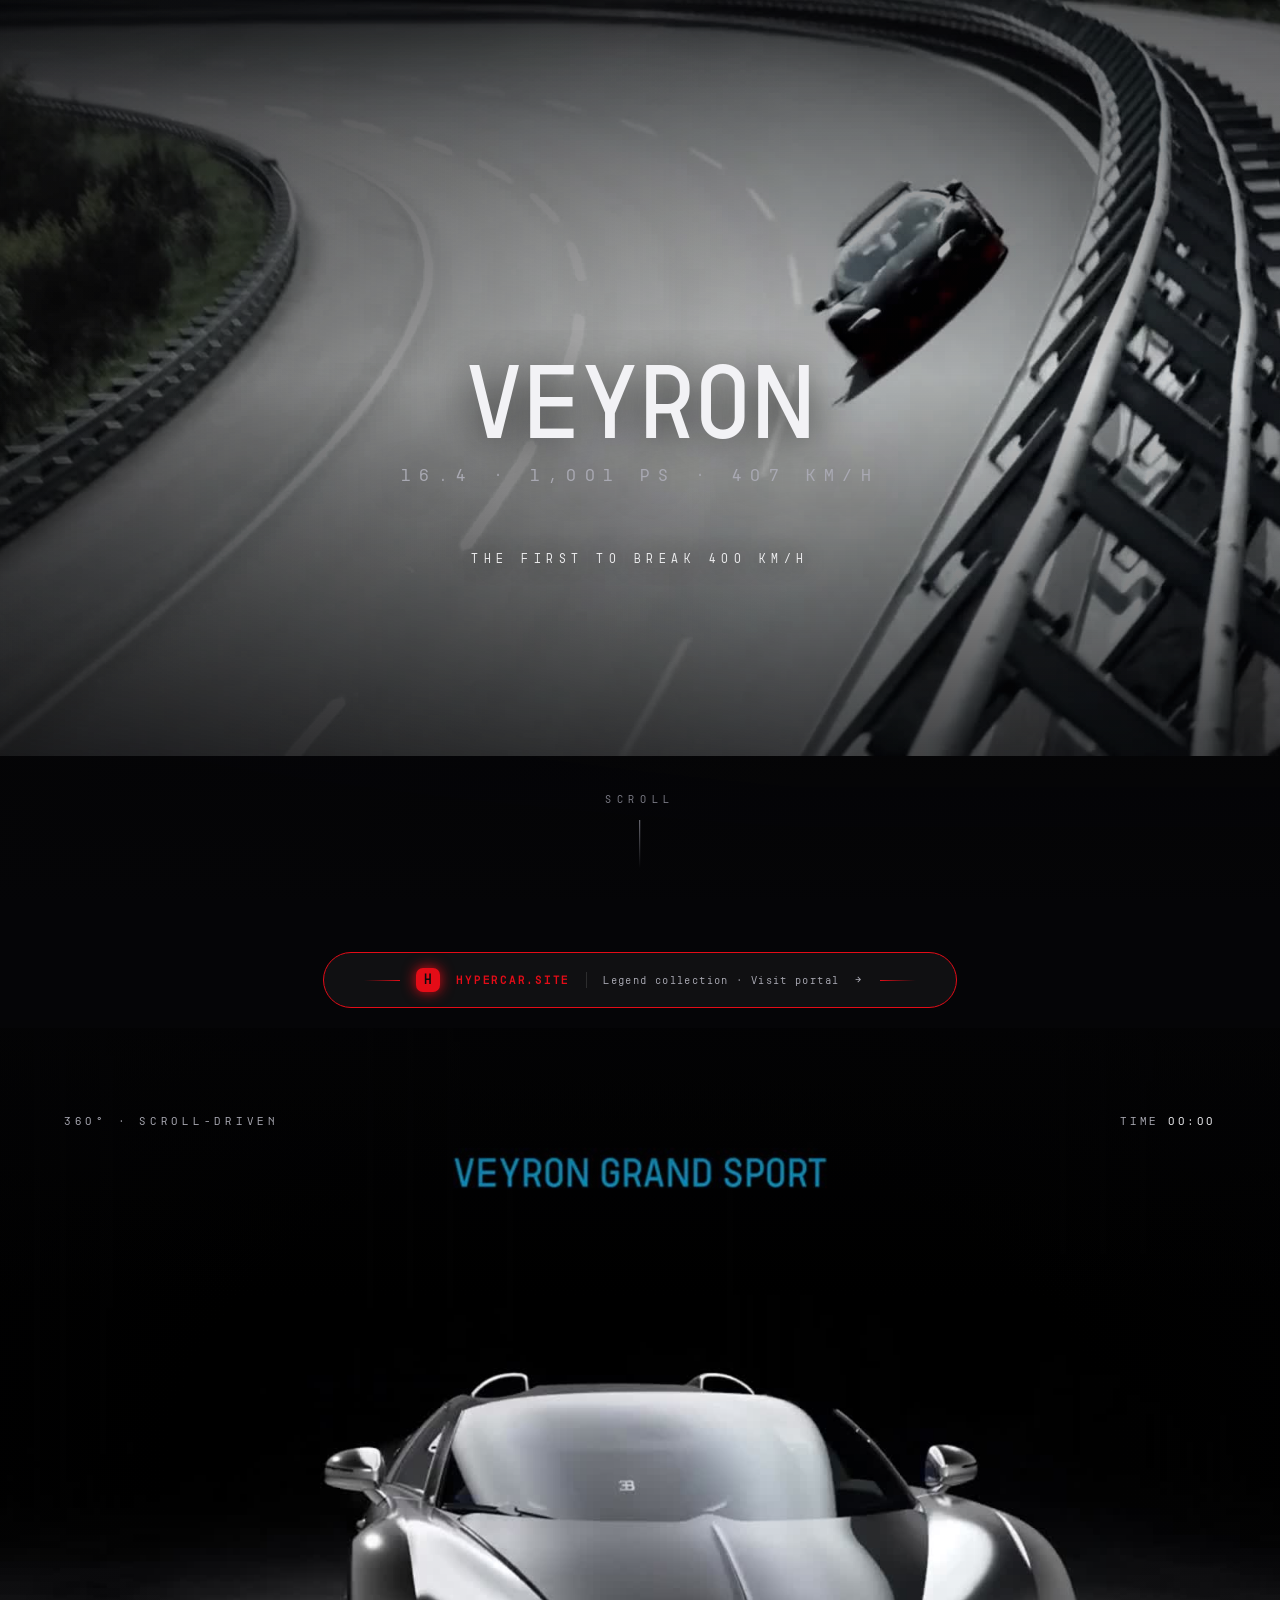
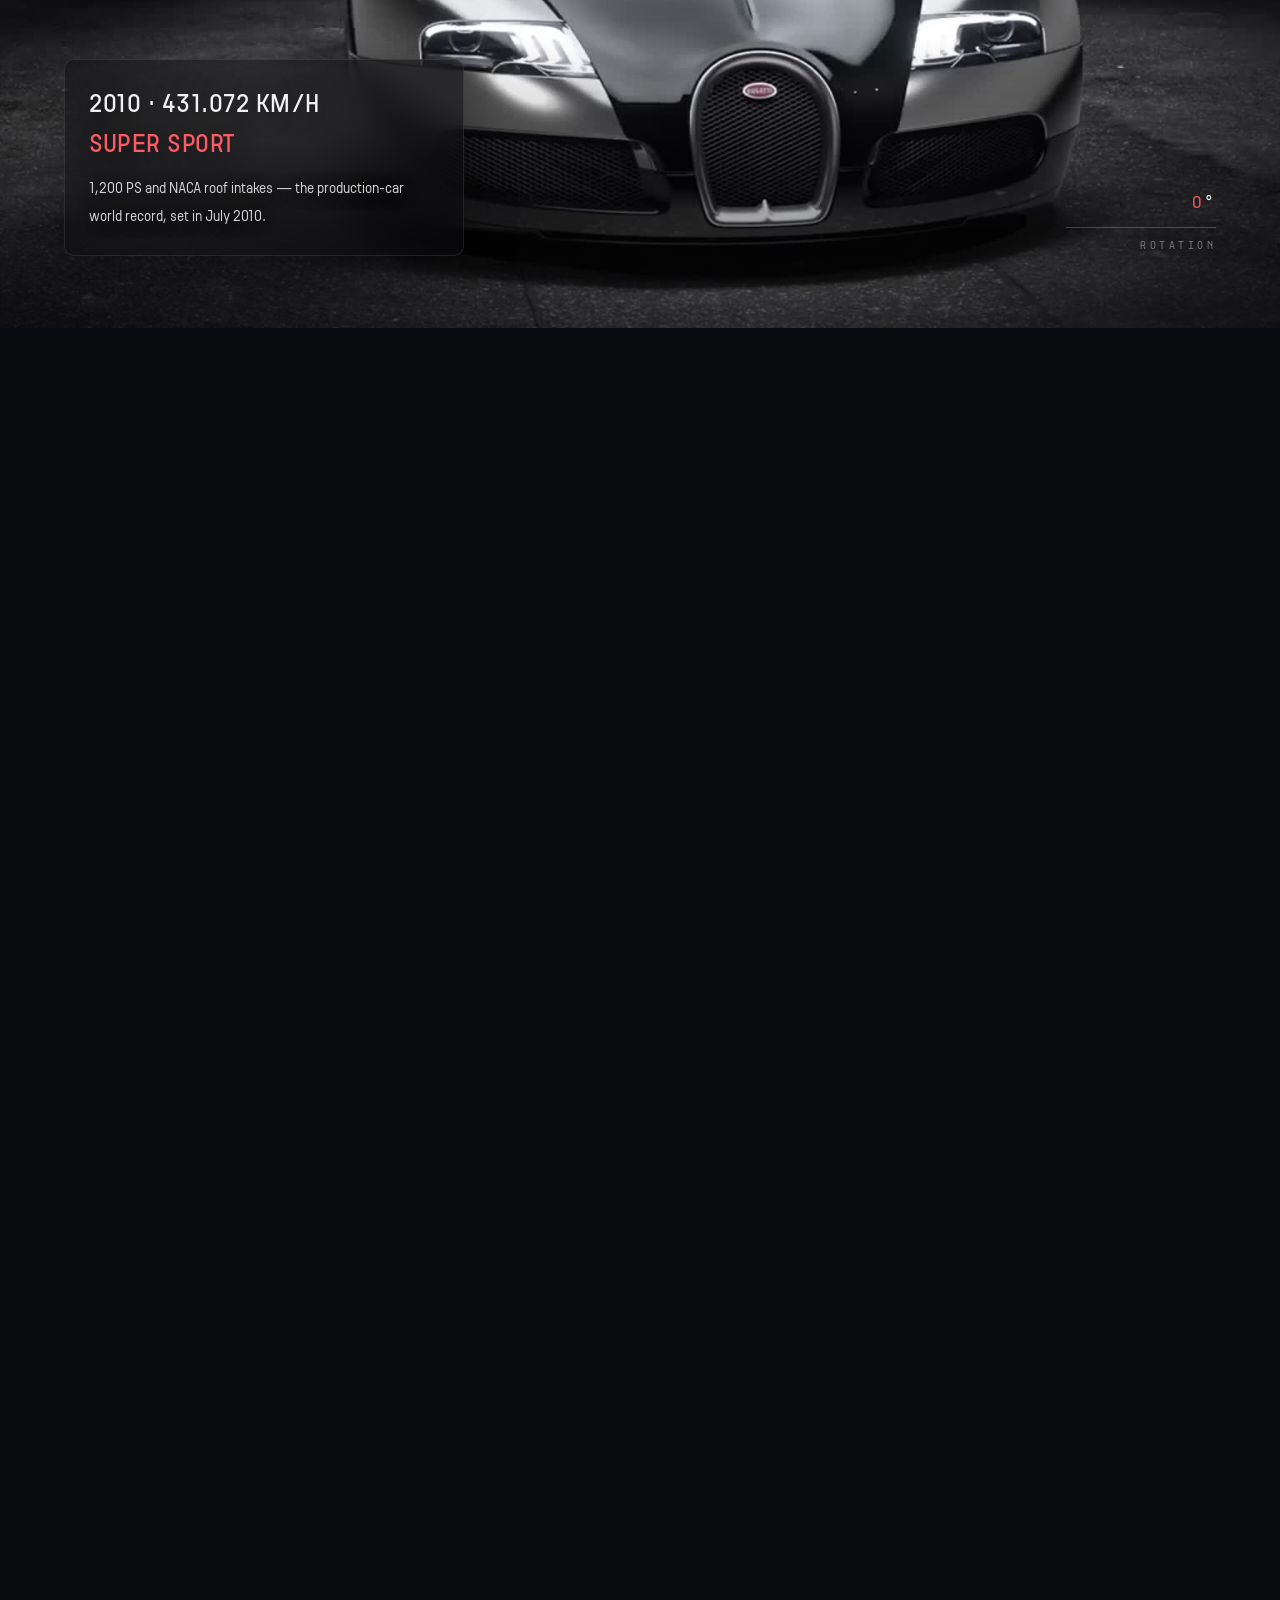
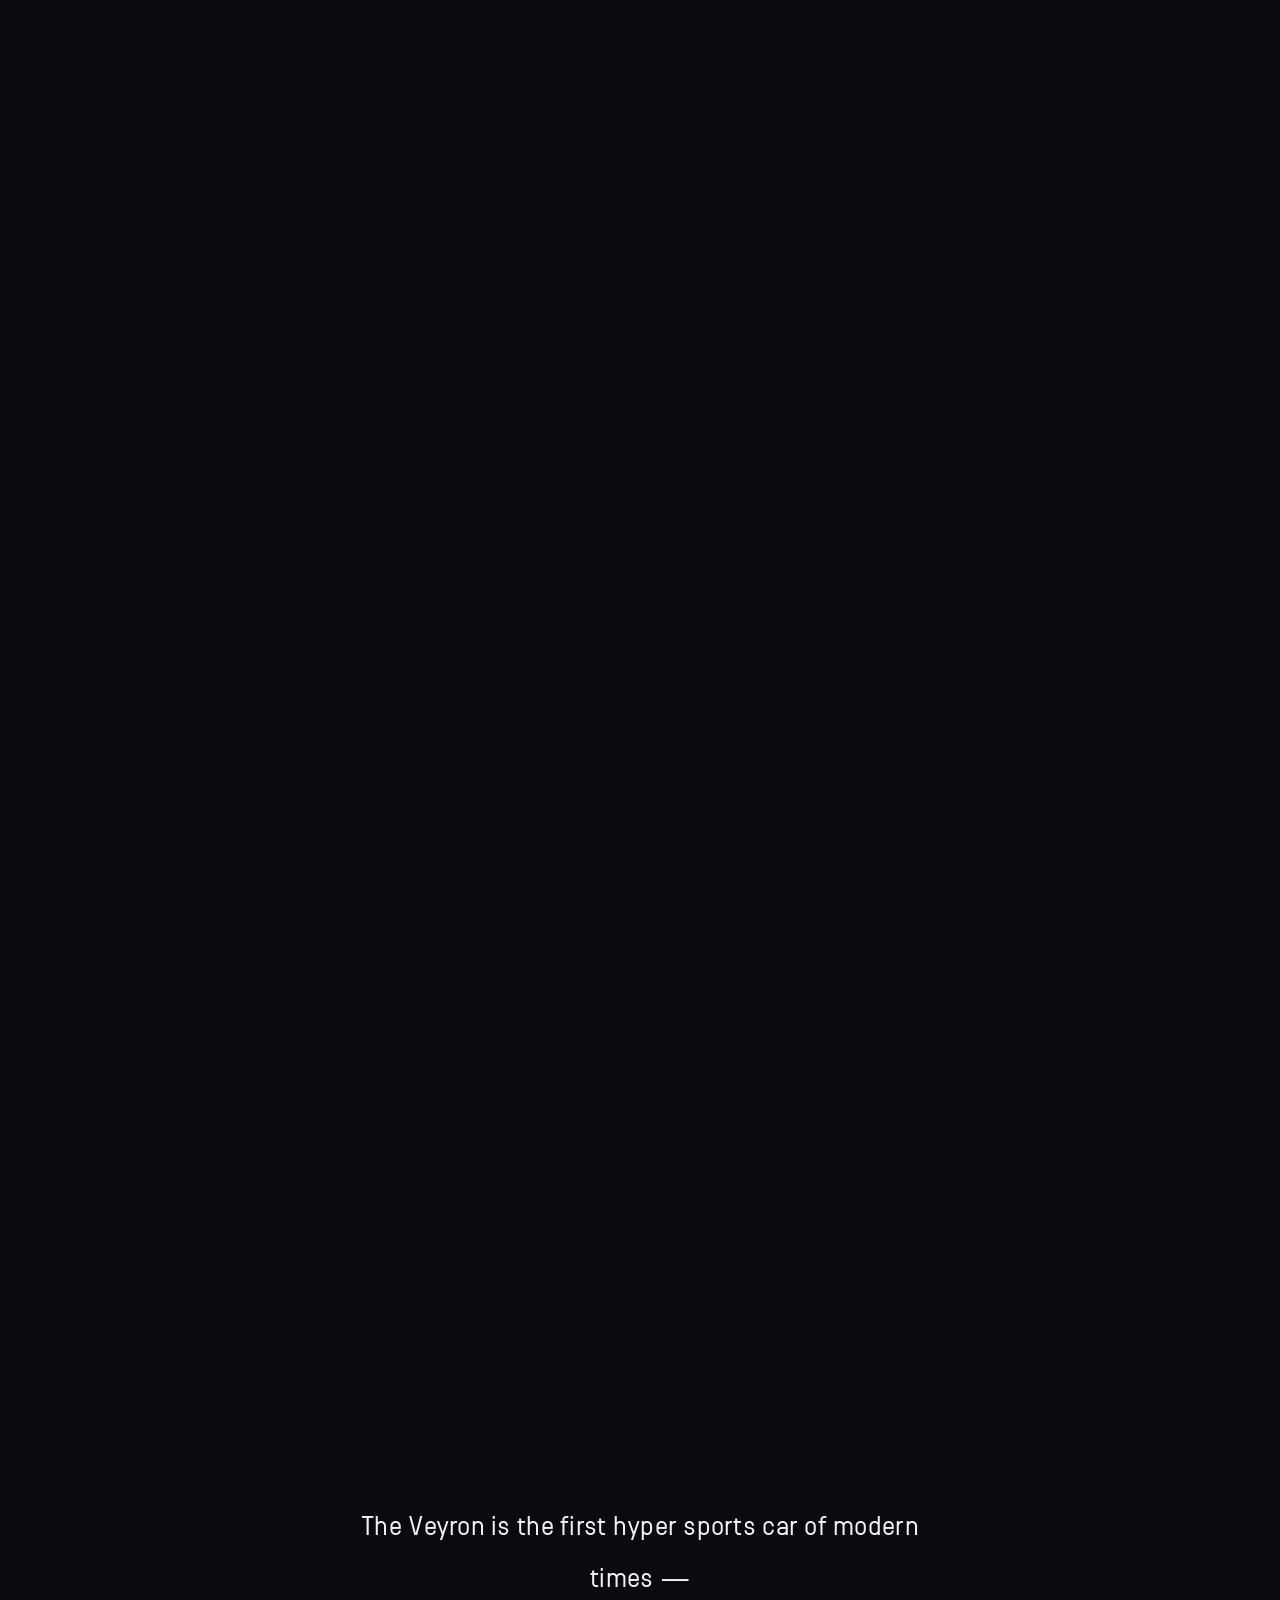
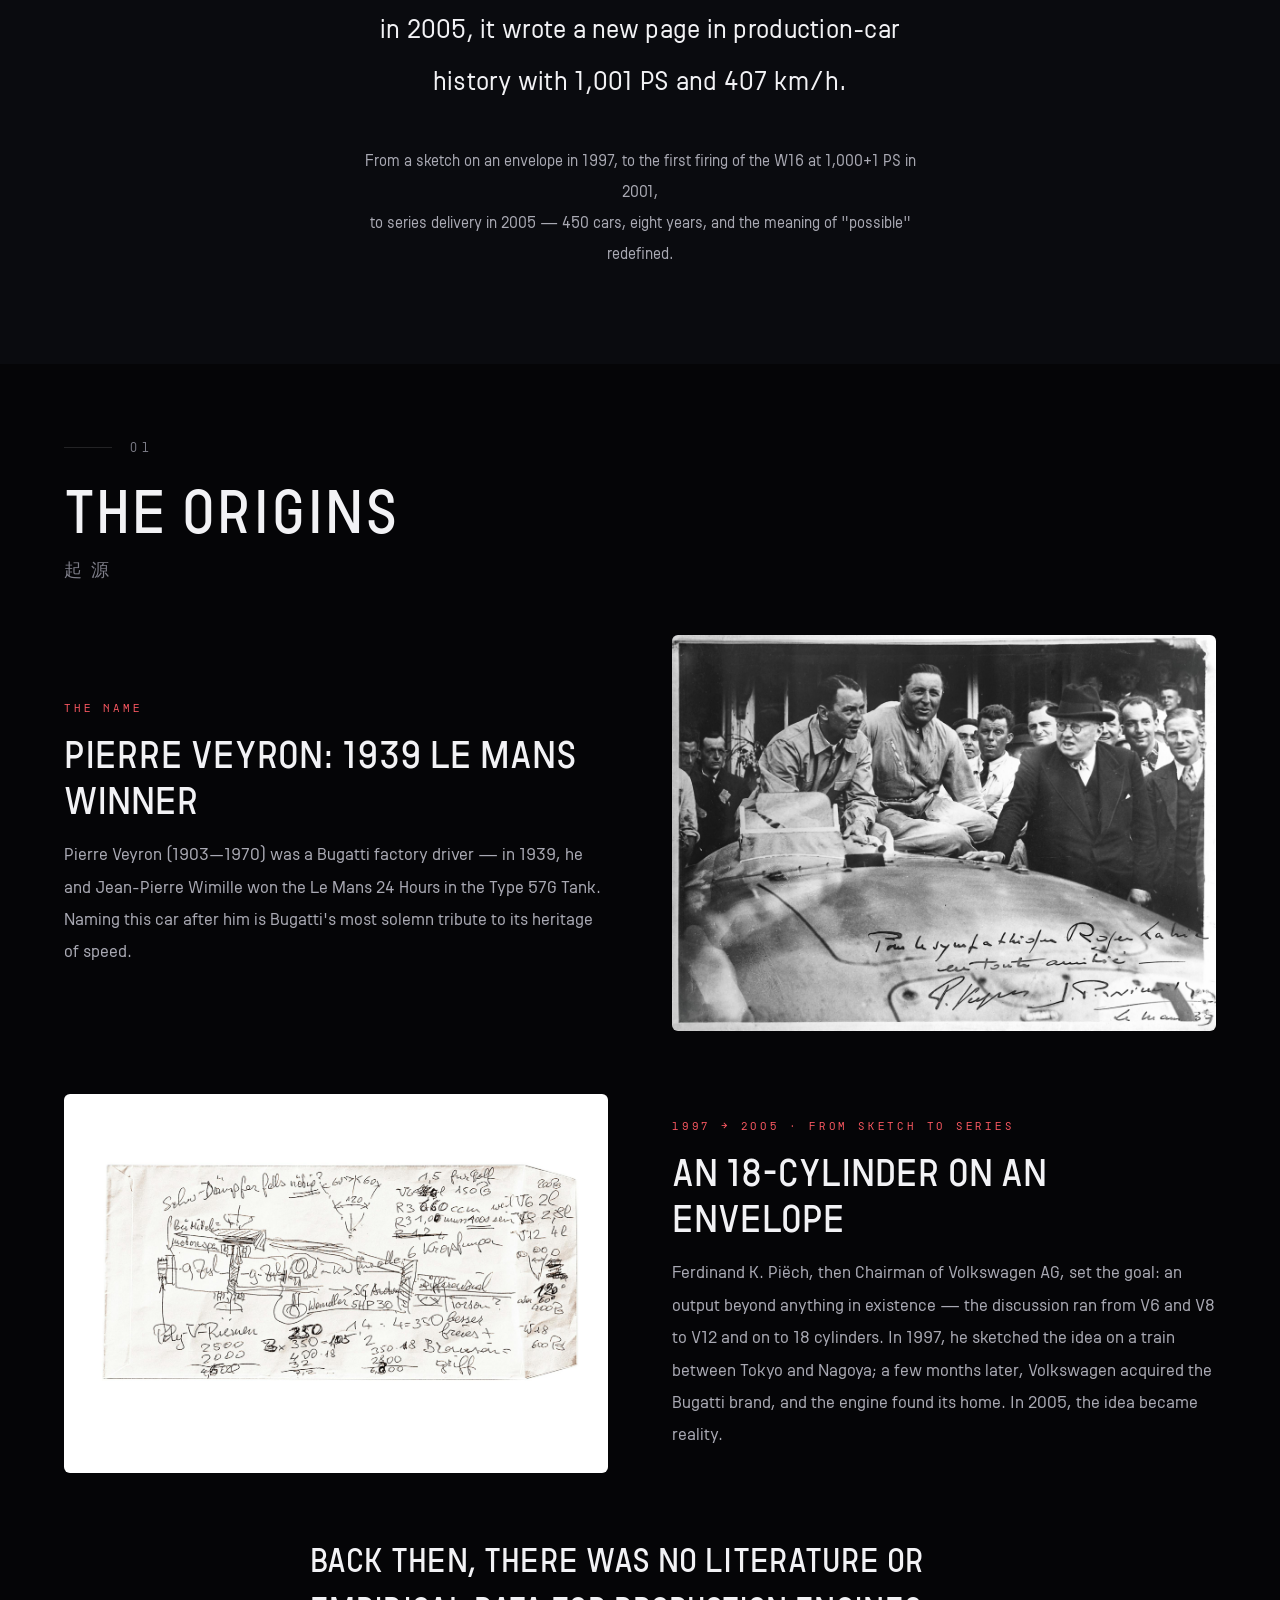
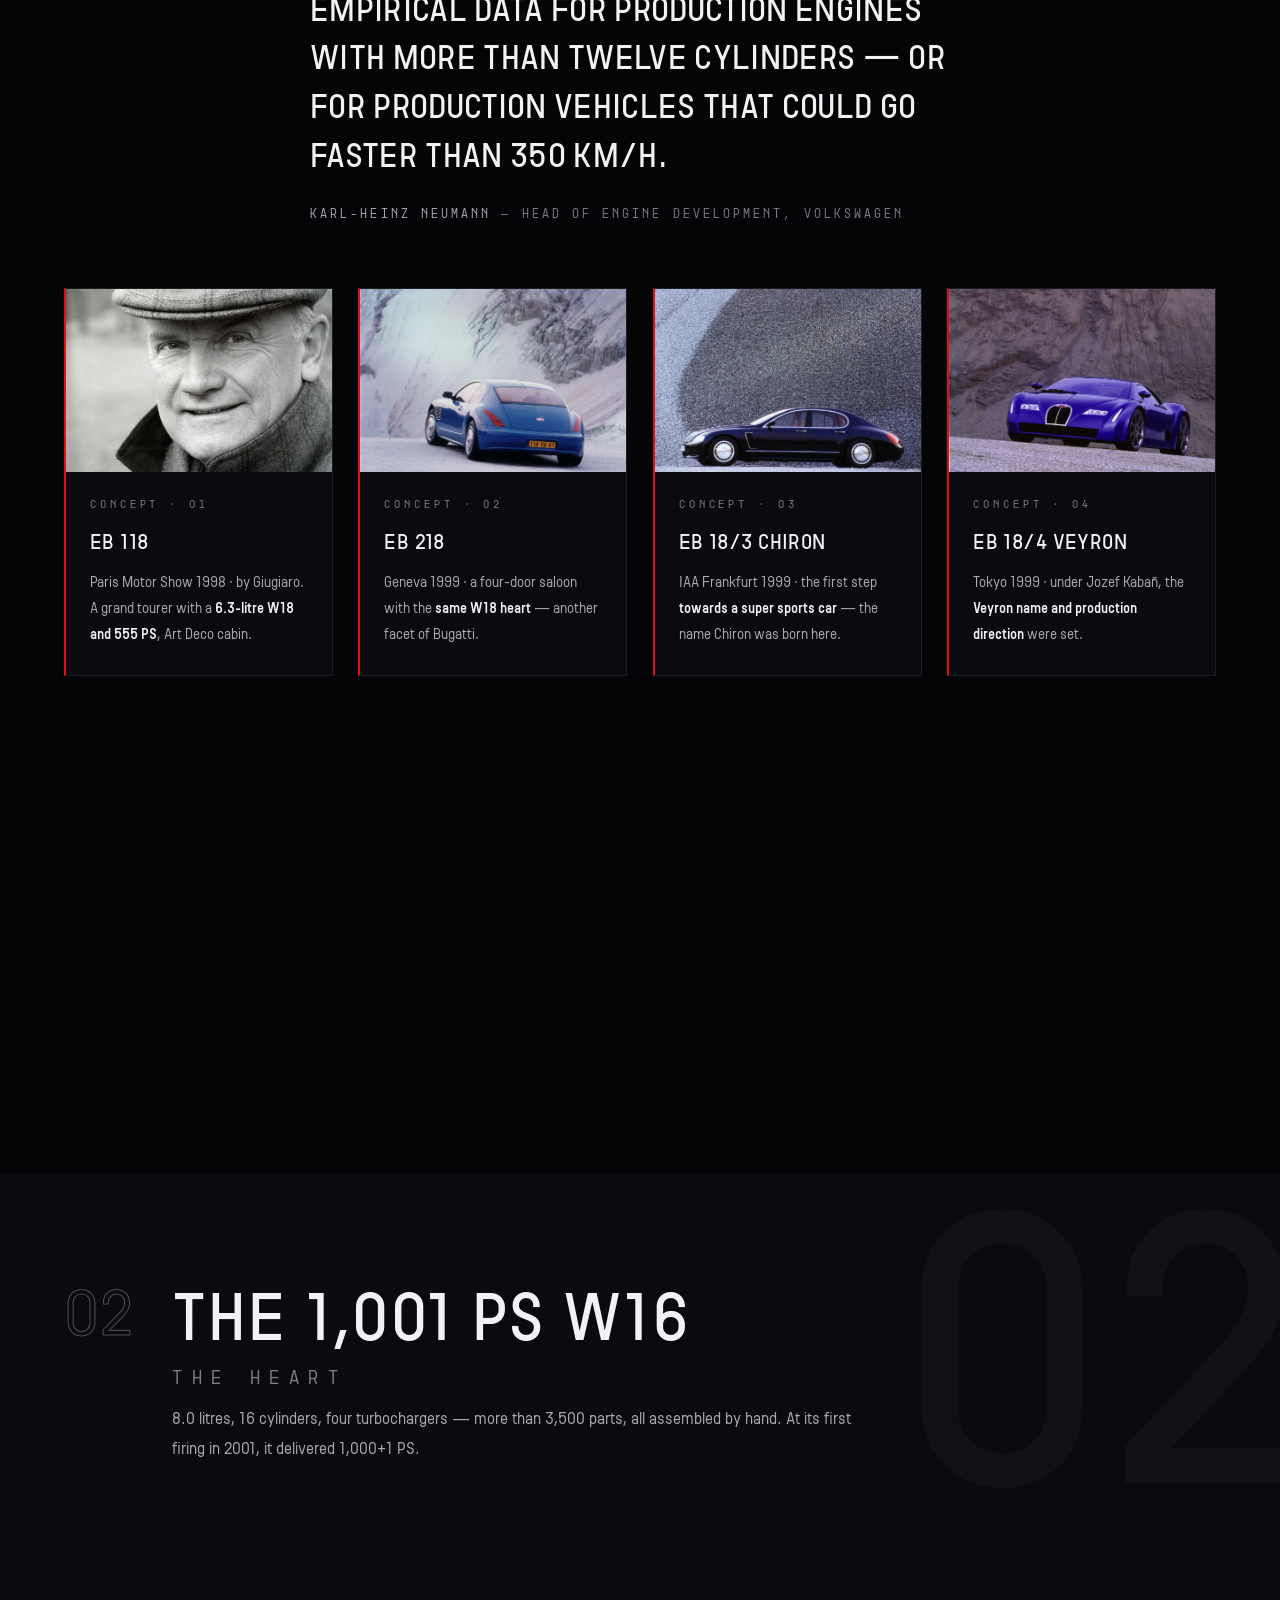
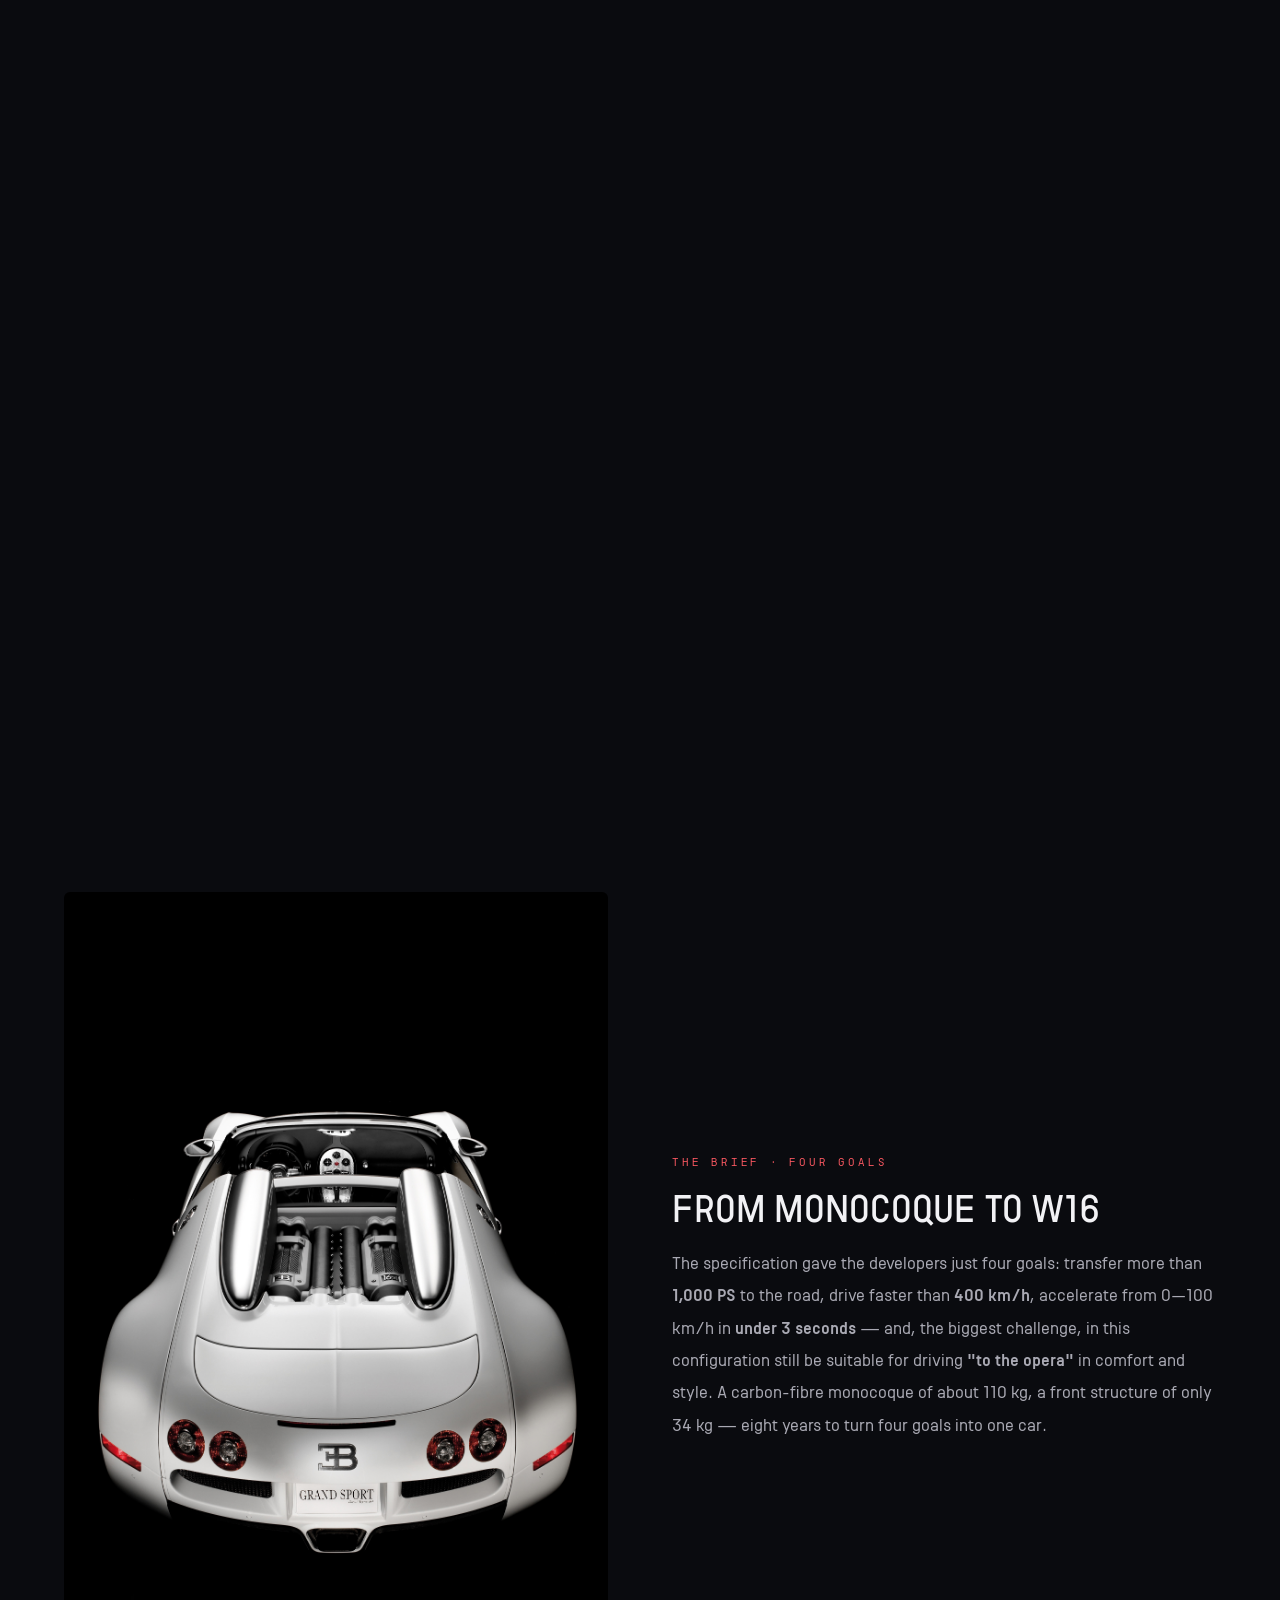
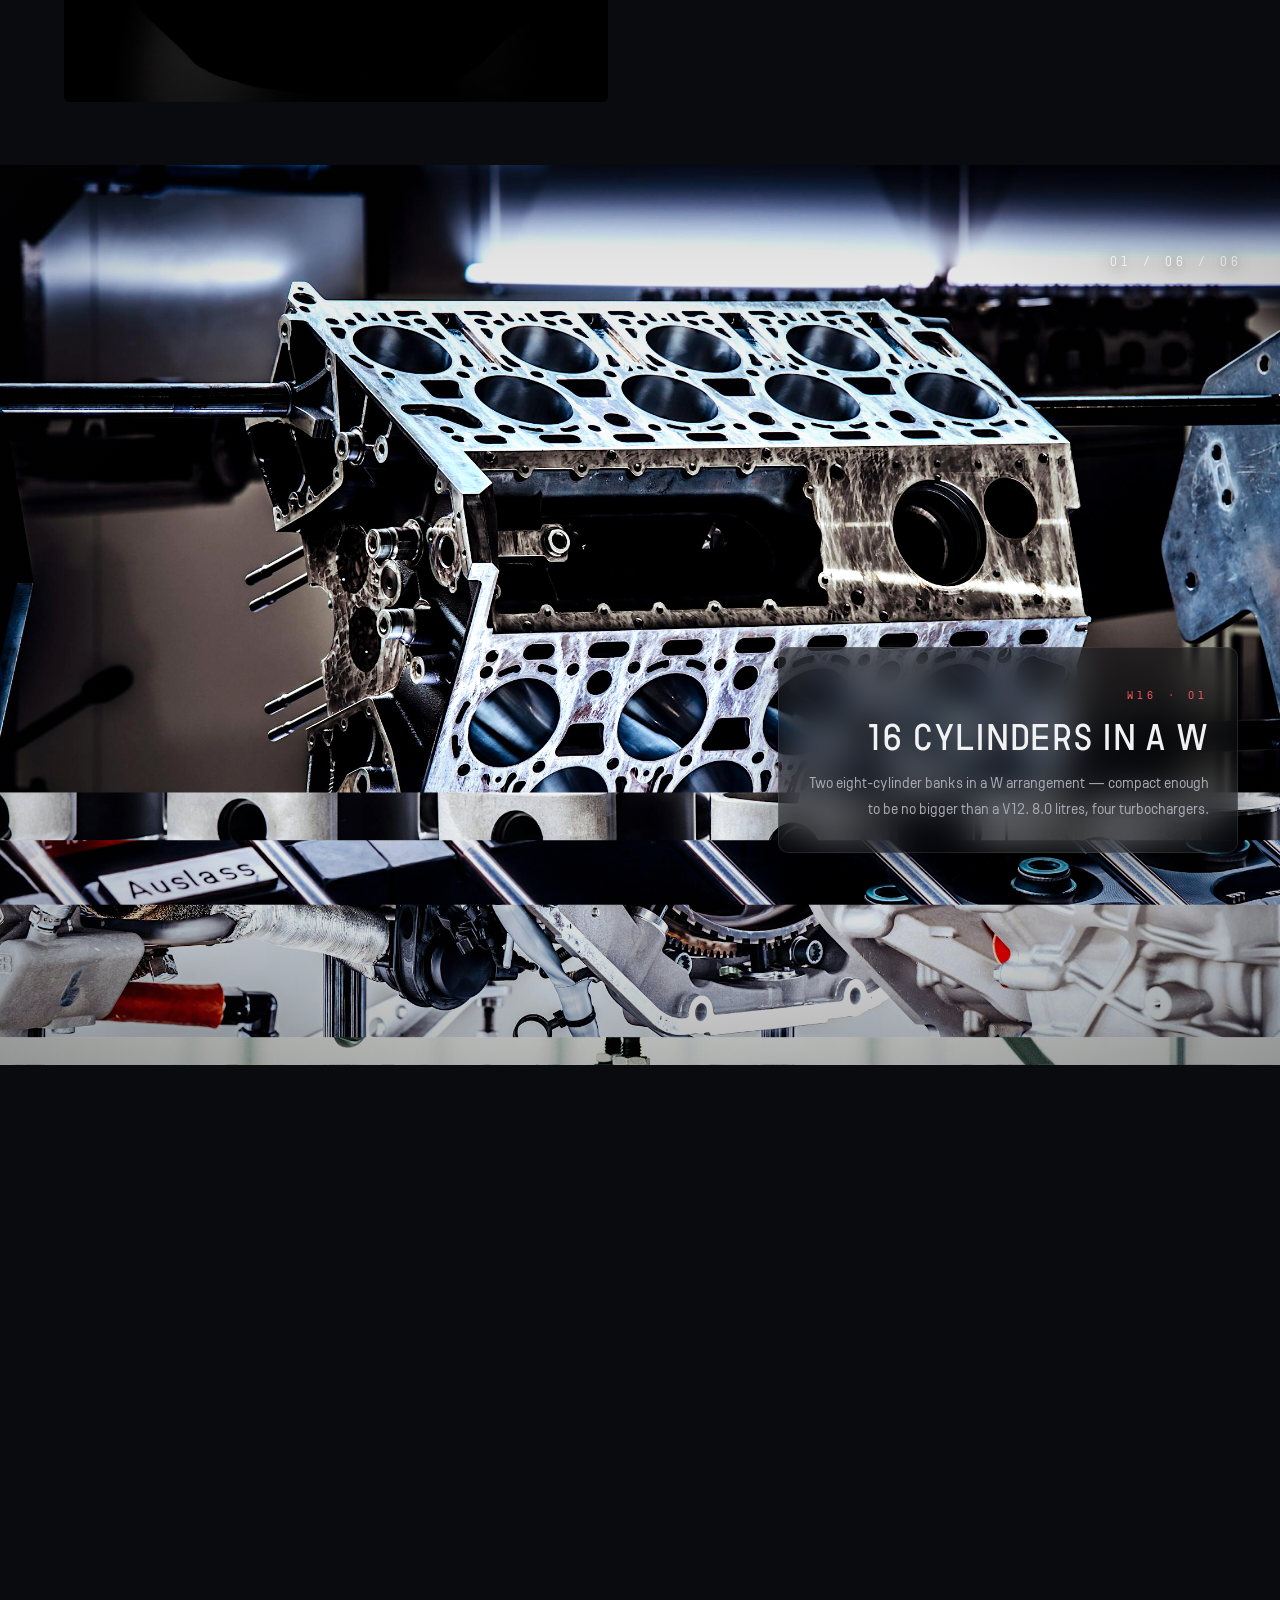
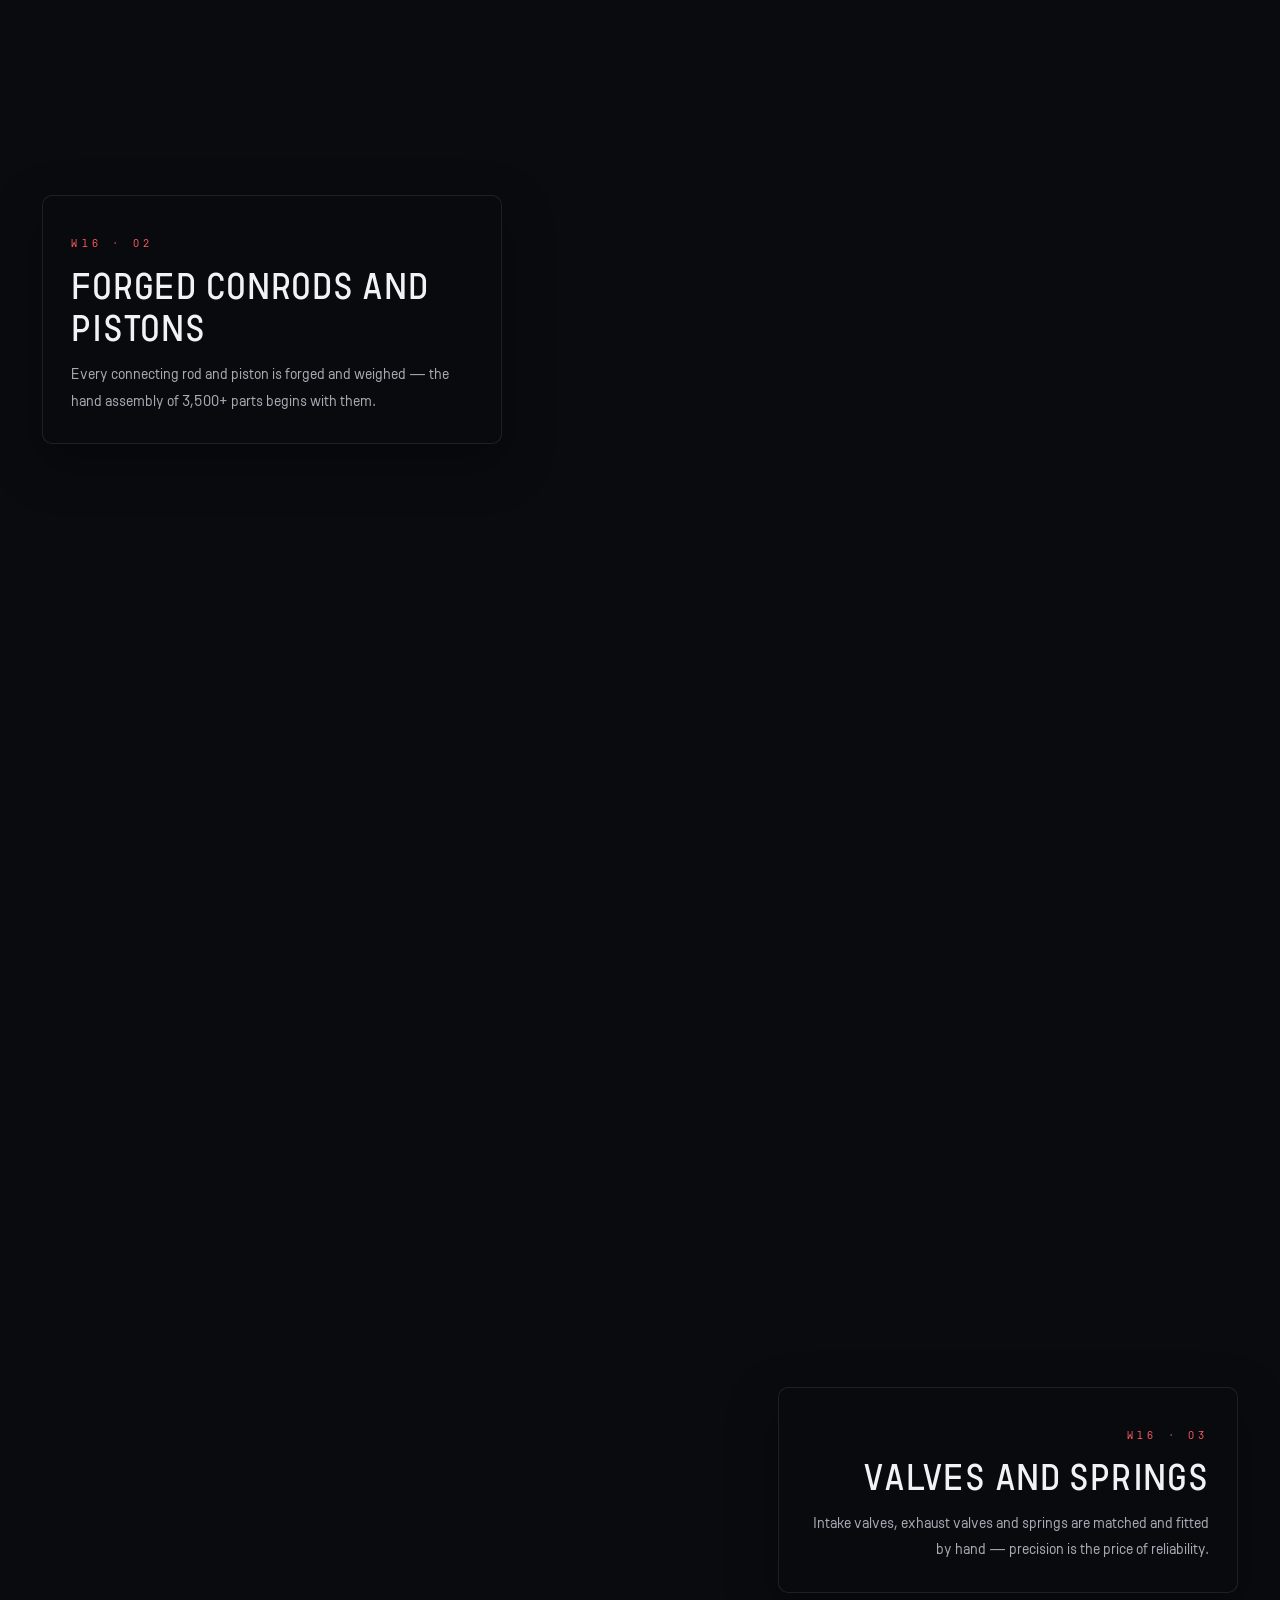
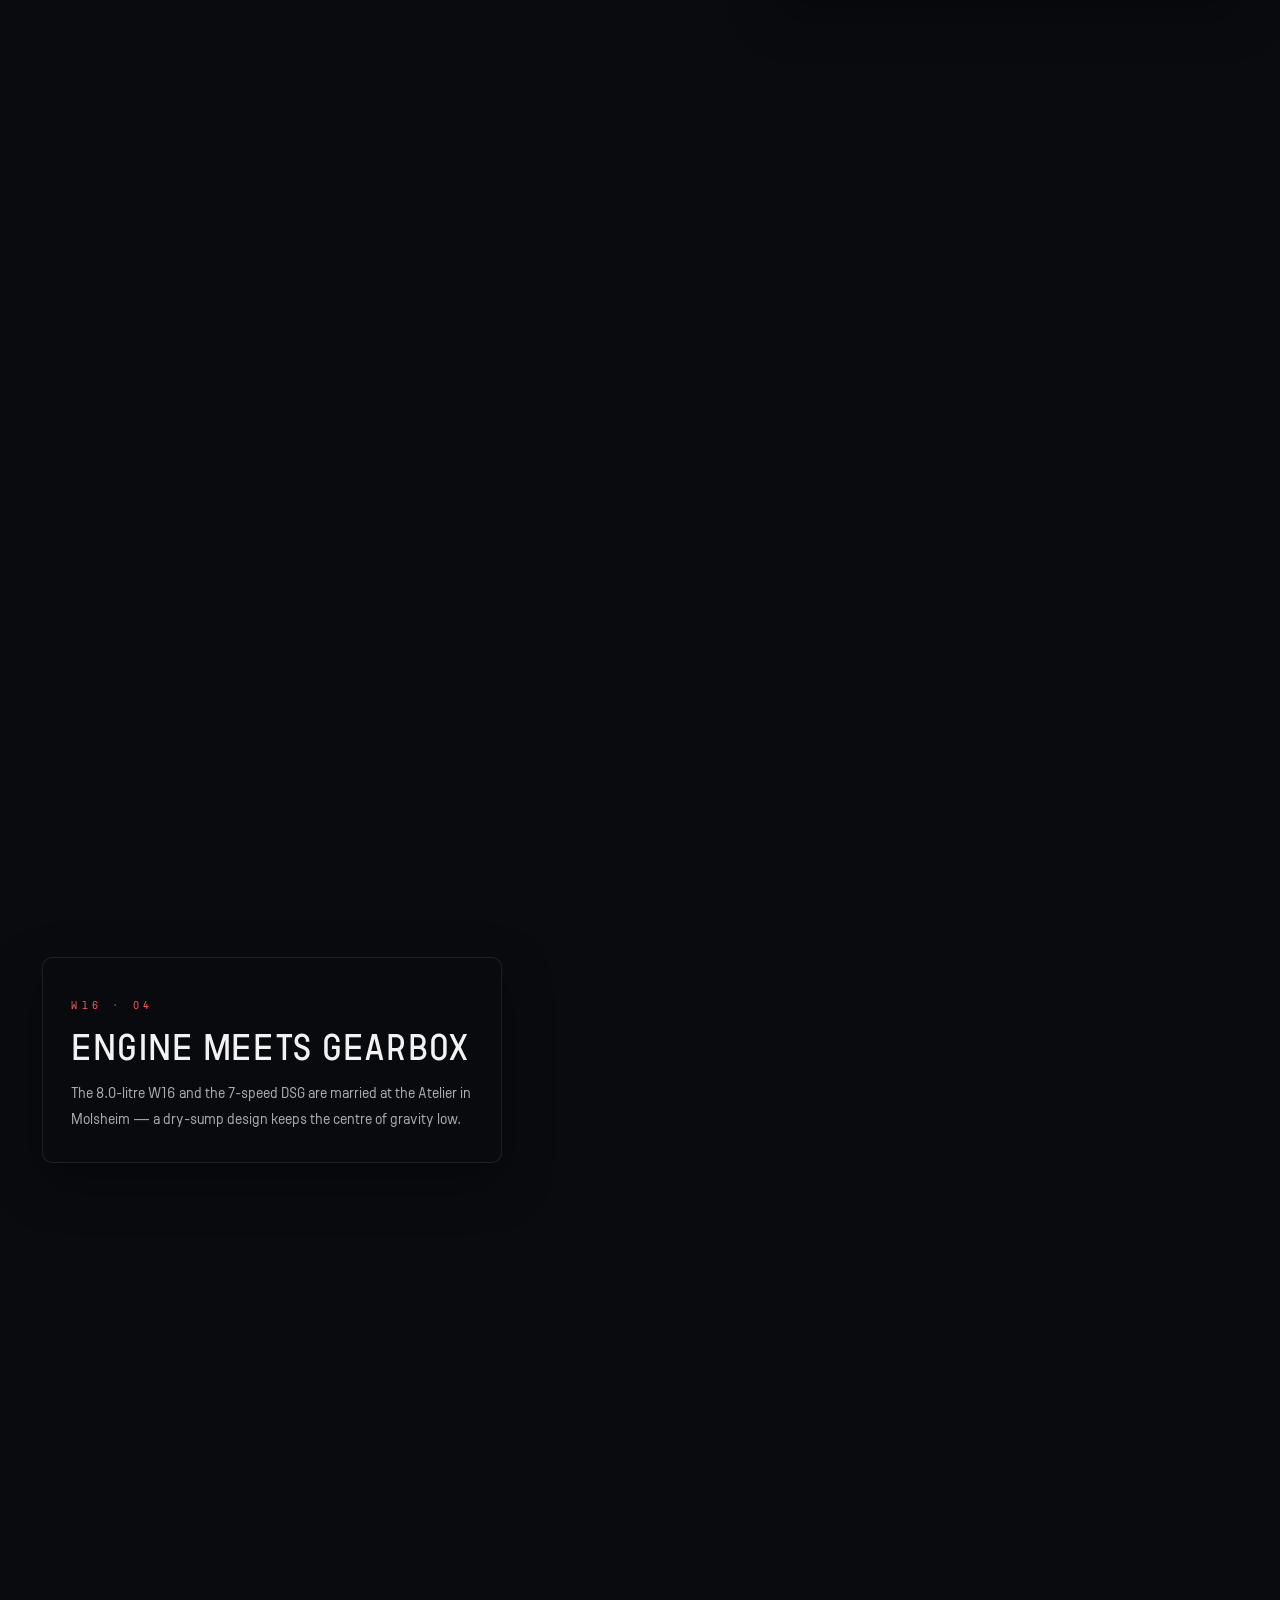
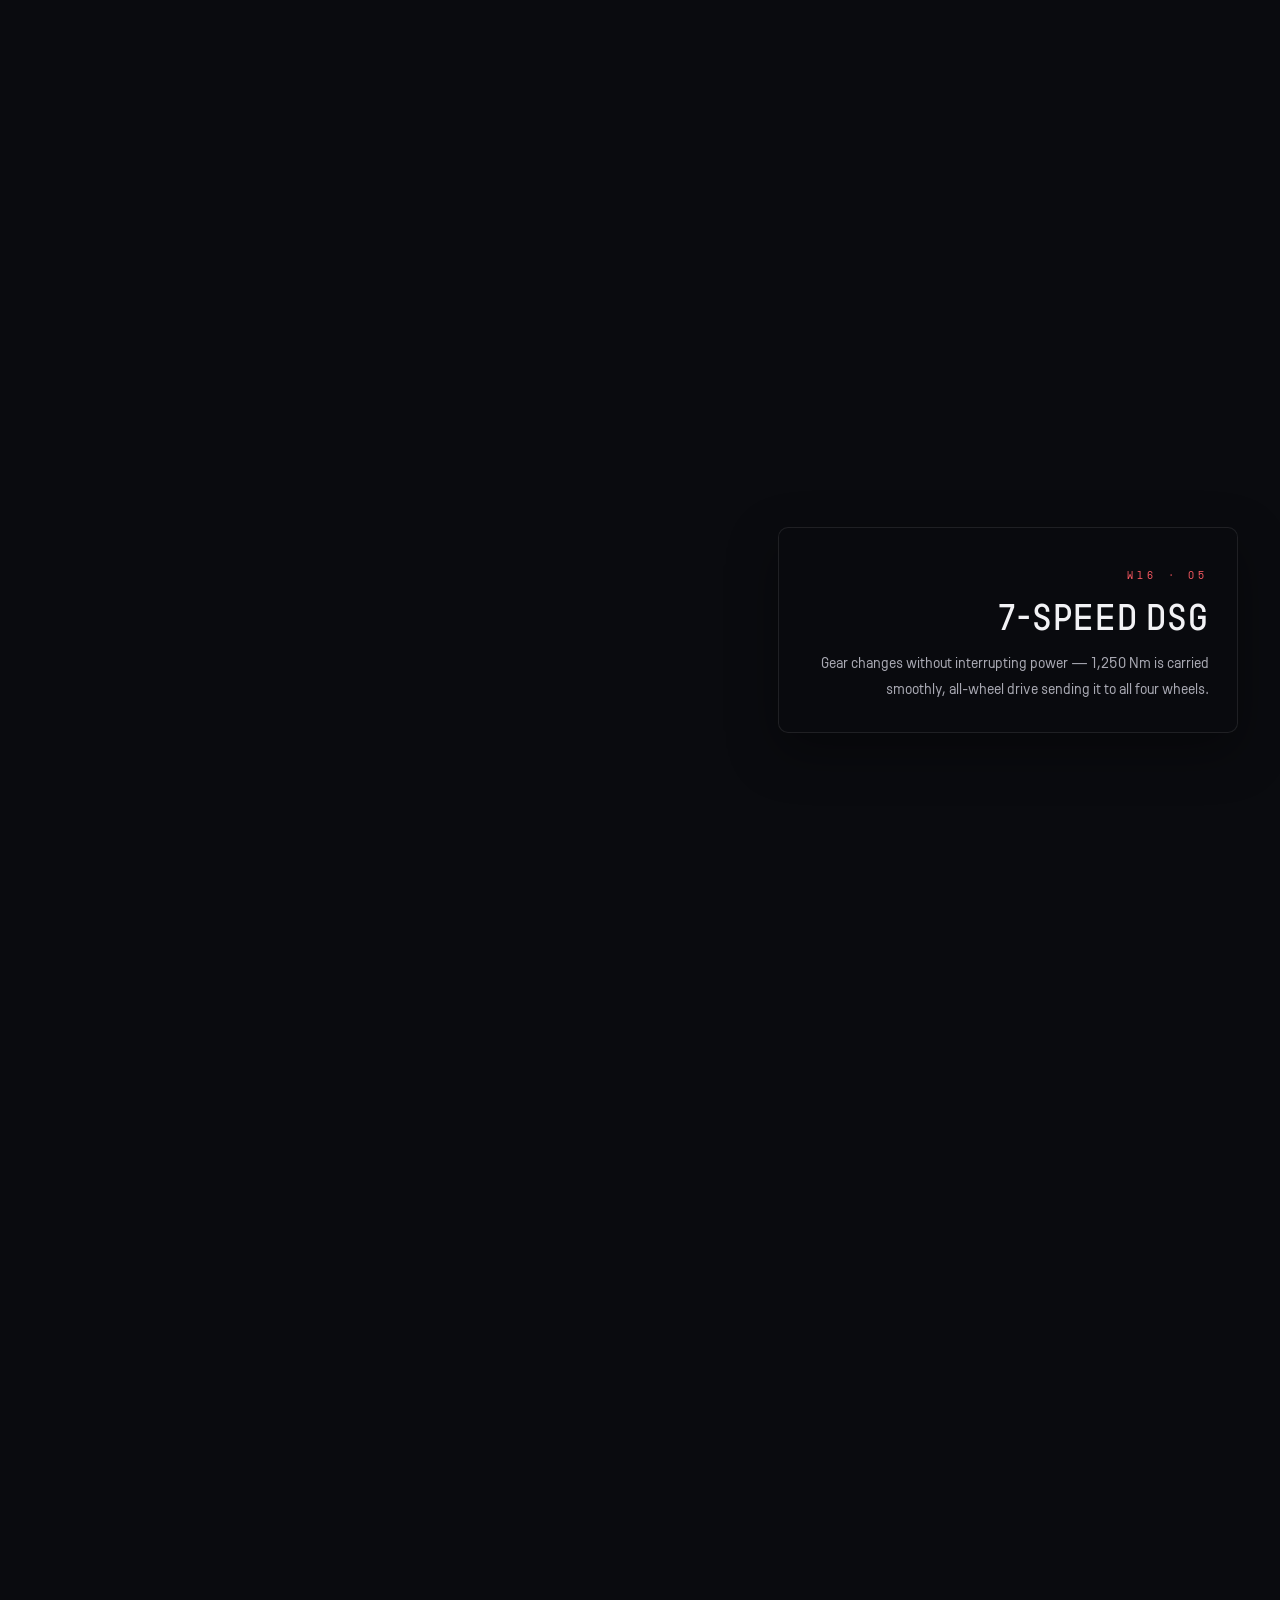
==== commit 440e6da1: "规范化:接入共享语言逻辑与 SEO 基建,清理未引用素材 - 语言分流改用 shared/v1/lang.js(统一实现,沿用原 localStorage 键与跳转方向) - 新增 robots.tx" ====
--- a/en.html
+++ b/en.html
@@ -9,7 +9,8 @@
 <meta property="og:title" content="BUGATTI VEYRON — Bugatti Veyron">
 <meta property="og:description" content="1,001 PS · 407 km/h · First to break 400">
 <meta property="og:image" content="img/hero-front.jpg">
-<link rel="stylesheet" href="css/style.css">
+<link rel="stylesheet" href="shared/v1/components.css?v=dda33c0d">
+<link rel="stylesheet" href="css/style.css?v=5dacd942">
 <link rel="icon" href="data:image/svg+xml,%3Csvg xmlns='http://www.w3.org/2000/svg' viewBox='0 0 100 100'%3E%3Crect width='100' height='100' fill='%230b0b0d'/%3E%3Ctext x='50' y='70' font-size='56' text-anchor='middle' fill='%23f4f2ee' font-family='serif'%3EV%3C/text%3E%3C/svg%3E">
 <!-- hc:seo:start -->
 <!-- generated by tools/seo.py · cars.json · 2026-09-11 -->
@@ -991,7 +992,7 @@
   </div>
 </footer>
 
-<script src="shared/v1/lang.js" data-strategy="ip" data-key="veyron-lang" data-zh="index.html" data-en="en.html" data-fallback="ipinfo" data-direction="both" defer></script>
-<script src="js/main.js"></script>
+<script src="shared/v1/lang.js?v=cc2024b6" data-strategy="ip" data-key="veyron-lang" data-zh="index.html" data-en="en.html" data-fallback="ipinfo" data-direction="both" defer></script>
+<script src="js/main.js?v=ed5bdd9b"></script>
 </body>
 </html>
--- a/shared/v1/components.css
+++ b/shared/v1/components.css
@@ -0,0 +1,83 @@
+/* ==========================================================================
+   shared/v1/components.css — hypercar 站点群共享组件
+   --------------------------------------------------------------------------
+   只收录**经实测逐字节相同**的组件。抽取工具:
+     tools/extract_component.py --component <名> --from <来源站>
+   依据:tools/analyze_css.py 的重合度报告。差异站一律不合并。
+   引用顺序:components.css 必须在各站 theme.css / page.css 之前,
+   这样站点级覆盖仍然生效。
+   ========================================================================== */
+
+/* === portal-bar : begin === */
+/* ---------- HYPERCAR 门户跳转 ---------- */
+.portal-bar {
+  display: flex;
+  align-items: center;
+  gap: 16px;
+  width: fit-content;
+  max-width: calc(100% - 48px);
+  margin: 52px auto 20px;
+  padding: 15px 40px;
+  border: 1.5px solid var(--accent, var(--blue-lux, var(--red, var(--gold))));
+  border-radius: 999px;
+  background: rgba(255, 255, 255, 0.045);
+  color: var(--ink-dim, var(--dim));
+  font-family: var(--font-mono, var(--mono));
+  font-size: 11.5px;
+  letter-spacing: 0.2em;
+  text-decoration: none;
+  transition: border-color .35s, color .35s, background .35s, transform .35s;
+}
+.portal-bar:hover { transform: translateY(-2px); background: rgba(255, 255, 255, 0.09); }
+.portal-bar__rule {
+  width: 36px;
+  height: 1px;
+  flex: none;
+  background: linear-gradient(90deg, transparent, var(--accent, var(--blue-lux, var(--red, var(--gold)))));
+}
+.portal-bar__rule--r { background: linear-gradient(90deg, var(--accent, var(--blue-lux, var(--red, var(--gold)))), transparent); }
+.portal-bar__badge {
+  width: 24px;
+  height: 24px;
+  border-radius: 7px;
+  flex: none;
+  display: grid;
+  place-items: center;
+  background: var(--accent, var(--blue-lux, var(--red, var(--gold))));
+  color: #0b0b0e;
+  font-size: 13px;
+  font-weight: 700;
+  box-shadow: 0 0 14px var(--accent, var(--blue-lux, var(--red, var(--gold))));
+}
+.portal-bar__name {
+  color: var(--accent, var(--blue-lux, var(--red, var(--gold))));
+  font-weight: 700;
+  letter-spacing: 0.24em;
+  white-space: nowrap;
+}
+.portal-bar__sep {
+  width: 1px;
+  height: 16px;
+  flex: none;
+  background: var(--line);
+}
+.portal-bar__text {
+  color: var(--ink-dim, var(--dim));
+  letter-spacing: 0.12em;
+  white-space: nowrap;
+}
+.portal-bar__arrow { font-style: normal; transition: transform .35s; }
+.portal-bar:hover .portal-bar__arrow { transform: translateX(4px); }
+@media (max-width: 720px) {
+
+    .portal-bar { flex-wrap: wrap; justify-content: center; text-align: center; margin: 30px 20px 14px; padding: 13px 26px; gap: 12px; }
+}
+@media (max-width: 720px) {
+
+    .portal-bar__rule { display: none; }
+}
+@media (max-width: 720px) {
+
+    .portal-bar__text { white-space: normal; }
+}
+/* === portal-bar : end === */
